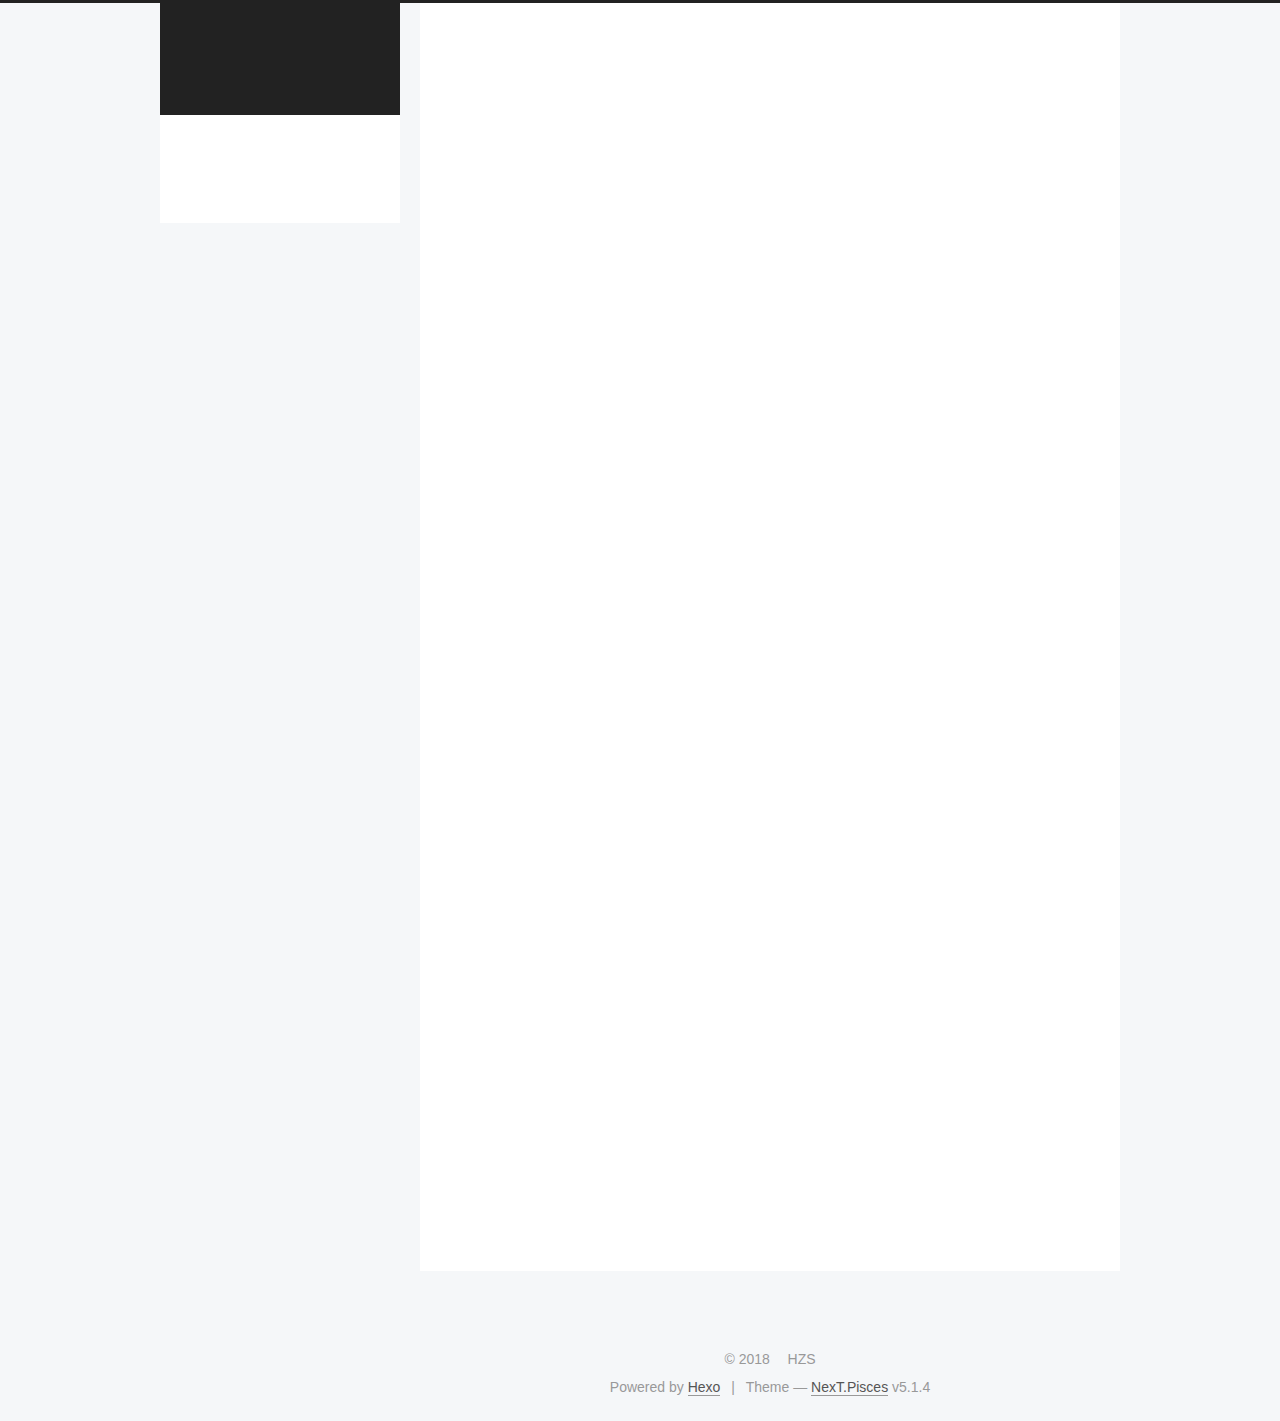
==== index.html @ 9b99c957 "Site updated: 2018-11-29 21:46:21" ====
<!DOCTYPE html>



  


<html class="theme-next pisces use-motion" lang="ENGLISH">
<head><meta name="generator" content="Hexo 3.8.0">
  <meta charset="UTF-8">
<meta http-equiv="X-UA-Compatible" content="IE=edge">
<meta name="viewport" content="width=device-width, initial-scale=1, maximum-scale=1">
<meta name="theme-color" content="#222">









<meta http-equiv="Cache-Control" content="no-transform">
<meta http-equiv="Cache-Control" content="no-siteapp">
















  
  
  <link href="/lib/fancybox/source/jquery.fancybox.css?v=2.1.5" rel="stylesheet" type="text/css">







<link href="/lib/font-awesome/css/font-awesome.min.css?v=4.6.2" rel="stylesheet" type="text/css">

<link href="/css/main.css?v=5.1.4" rel="stylesheet" type="text/css">


  <link rel="apple-touch-icon" sizes="180x180" href="/images/apple-touch-icon-next.png?v=5.1.4">


  <link rel="icon" type="image/png" sizes="32x32" href="/images/favicon-32x32-next.png?v=5.1.4">


  <link rel="icon" type="image/png" sizes="16x16" href="/images/favicon-16x16-next.png?v=5.1.4">


  <link rel="mask-icon" href="/images/logo.svg?v=5.1.4" color="#222">





  <meta name="keywords" content="Hexo, NexT">










<meta name="description" content="I&apos;ll try my best">
<meta name="keywords" content="Blog">
<meta property="og:type" content="website">
<meta property="og:title" content="JZY - wonderful girl">
<meta property="og:url" content="http://yoursite.com/index.html">
<meta property="og:site_name" content="JZY - wonderful girl">
<meta property="og:description" content="I&apos;ll try my best">
<meta property="og:locale" content="ENGLISH">
<meta name="twitter:card" content="summary">
<meta name="twitter:title" content="JZY - wonderful girl">
<meta name="twitter:description" content="I&apos;ll try my best">



<script type="text/javascript" id="hexo.configurations">
  var NexT = window.NexT || {};
  var CONFIG = {
    root: '/',
    scheme: 'Pisces',
    version: '5.1.4',
    sidebar: {"position":"left","display":"post","offset":12,"b2t":false,"scrollpercent":false,"onmobile":false},
    fancybox: true,
    tabs: true,
    motion: {"enable":true,"async":false,"transition":{"post_block":"fadeIn","post_header":"slideDownIn","post_body":"slideDownIn","coll_header":"slideLeftIn","sidebar":"slideUpIn"}},
    duoshuo: {
      userId: '0',
      author: 'Author'
    },
    algolia: {
      applicationID: '',
      apiKey: '',
      indexName: '',
      hits: {"per_page":10},
      labels: {"input_placeholder":"Search for Posts","hits_empty":"We didn't find any results for the search: ${query}","hits_stats":"${hits} results found in ${time} ms"}
    }
  };
</script>



  <link rel="canonical" href="http://yoursite.com/">





  <title>JZY - wonderful girl</title>
  








</head>

<body itemscope="" itemtype="http://schema.org/WebPage" lang="ENGLISH">

  
  
    
  

  <div class="container sidebar-position-left 
  page-home">
    <div class="headband"></div>

    <header id="header" class="header" itemscope="" itemtype="http://schema.org/WPHeader">
      <div class="header-inner"><div class="site-brand-wrapper">
  <div class="site-meta ">
    

    <div class="custom-logo-site-title">
      <a href="/" class="brand" rel="start">
        <span class="logo-line-before"><i></i></span>
        <span class="site-title">JZY - wonderful girl</span>
        <span class="logo-line-after"><i></i></span>
      </a>
    </div>
      
        <p class="site-subtitle">JZY</p>
      
  </div>

  <div class="site-nav-toggle">
    <button>
      <span class="btn-bar"></span>
      <span class="btn-bar"></span>
      <span class="btn-bar"></span>
    </button>
  </div>
</div>

<nav class="site-nav">
  

  
    <ul id="menu" class="menu">
      
        
        <li class="menu-item menu-item-home">
          <a href="/" rel="section">
            
              <i class="menu-item-icon fa fa-fw fa-home"></i> <br>
            
            Home
          </a>
        </li>
      
        
        <li class="menu-item menu-item-archives">
          <a href="/archives/" rel="section">
            
              <i class="menu-item-icon fa fa-fw fa-archive"></i> <br>
            
            Archives
          </a>
        </li>
      

      
    </ul>
  

  
</nav>



 </div>
    </header>

    <main id="main" class="main">
      <div class="main-inner">
        <div class="content-wrap">
          <div id="content" class="content">
            
  <section id="posts" class="posts-expand">
    
      

  

  
  
  

  <article class="post post-type-normal" itemscope="" itemtype="http://schema.org/Article">
  
  
  
  <div class="post-block">
    <link itemprop="mainEntityOfPage" href="http://yoursite.com/2018/11/29/JZY666/">

    <span hidden itemprop="author" itemscope="" itemtype="http://schema.org/Person">
      <meta itemprop="name" content="HZS">
      <meta itemprop="description" content="">
      <meta itemprop="image" content="/images/avatar.gif">
    </span>

    <span hidden itemprop="publisher" itemscope="" itemtype="http://schema.org/Organization">
      <meta itemprop="name" content="JZY - wonderful girl">
    </span>

    
      <header class="post-header">

        
        
          <h1 class="post-title" itemprop="name headline">
                
                <a class="post-title-link" href="/2018/11/29/JZY666/" itemprop="url">JZY666</a></h1>
        

        <div class="post-meta">
          <span class="post-time">
            
              <span class="post-meta-item-icon">
                <i class="fa fa-calendar-o"></i>
              </span>
              
                <span class="post-meta-item-text">Posted on</span>
              
              <time title="Post created" itemprop="dateCreated datePublished" datetime="2018-11-29T21:28:26+08:00">
                2018-11-29
              </time>
            

            

            
          </span>

          

          
            
          

          
          

          

          

          

        </div>
      </header>
    

    
    
    
    <div class="post-body" itemprop="articleBody">

      
      

      
        
          
            
          
        
      
    </div>
    
    
    

    

    

    

    <footer class="post-footer">
      

      

      

      
      
        <div class="post-eof"></div>
      
    </footer>
  </div>
  
  
  
  </article>


    
      

  

  
  
  

  <article class="post post-type-normal" itemscope="" itemtype="http://schema.org/Article">
  
  
  
  <div class="post-block">
    <link itemprop="mainEntityOfPage" href="http://yoursite.com/2018/11/29/hello-world/">

    <span hidden itemprop="author" itemscope="" itemtype="http://schema.org/Person">
      <meta itemprop="name" content="HZS">
      <meta itemprop="description" content="">
      <meta itemprop="image" content="/images/avatar.gif">
    </span>

    <span hidden itemprop="publisher" itemscope="" itemtype="http://schema.org/Organization">
      <meta itemprop="name" content="JZY - wonderful girl">
    </span>

    
      <header class="post-header">

        
        
          <h1 class="post-title" itemprop="name headline">
                
                <a class="post-title-link" href="/2018/11/29/hello-world/" itemprop="url">Hello World</a></h1>
        

        <div class="post-meta">
          <span class="post-time">
            
              <span class="post-meta-item-icon">
                <i class="fa fa-calendar-o"></i>
              </span>
              
                <span class="post-meta-item-text">Posted on</span>
              
              <time title="Post created" itemprop="dateCreated datePublished" datetime="2018-11-29T19:23:39+08:00">
                2018-11-29
              </time>
            

            

            
          </span>

          

          
            
          

          
          

          

          

          

        </div>
      </header>
    

    
    
    
    <div class="post-body" itemprop="articleBody">

      
      

      
        
          
            <p>Welcome to <a href="https://hexo.io/" target="_blank" rel="noopener">Hexo</a>! This is your very first post. Check <a href="https://hexo.io/docs/" target="_blank" rel="noopener">documentation</a> for more info. If you get any problems when using Hexo, you can find the answer in <a href="https://hexo.io/docs/troubleshooting.html" target="_blank" rel="noopener">troubleshooting</a> or you can ask me on <a href="https://github.com/hexojs/hexo/issues" target="_blank" rel="noopener">GitHub</a>.</p>
<h2 id="Quick-Start"><a href="#Quick-Start" class="headerlink" title="Quick Start"></a>Quick Start</h2><h3 id="Create-a-new-post"><a href="#Create-a-new-post" class="headerlink" title="Create a new post"></a>Create a new post</h3><figure class="highlight bash"><table><tr><td class="gutter"><pre><span class="line">1</span><br></pre></td><td class="code"><pre><span class="line">$ hexo new <span class="string">"My New Post"</span></span><br></pre></td></tr></table></figure>
<p>More info: <a href="https://hexo.io/docs/writing.html" target="_blank" rel="noopener">Writing</a></p>
<h3 id="Run-server"><a href="#Run-server" class="headerlink" title="Run server"></a>Run server</h3><figure class="highlight bash"><table><tr><td class="gutter"><pre><span class="line">1</span><br></pre></td><td class="code"><pre><span class="line">$ hexo server</span><br></pre></td></tr></table></figure>
<p>More info: <a href="https://hexo.io/docs/server.html" target="_blank" rel="noopener">Server</a></p>
<h3 id="Generate-static-files"><a href="#Generate-static-files" class="headerlink" title="Generate static files"></a>Generate static files</h3><figure class="highlight bash"><table><tr><td class="gutter"><pre><span class="line">1</span><br></pre></td><td class="code"><pre><span class="line">$ hexo generate</span><br></pre></td></tr></table></figure>
<p>More info: <a href="https://hexo.io/docs/generating.html" target="_blank" rel="noopener">Generating</a></p>
<h3 id="Deploy-to-remote-sites"><a href="#Deploy-to-remote-sites" class="headerlink" title="Deploy to remote sites"></a>Deploy to remote sites</h3><figure class="highlight bash"><table><tr><td class="gutter"><pre><span class="line">1</span><br></pre></td><td class="code"><pre><span class="line">$ hexo deploy</span><br></pre></td></tr></table></figure>
<p>More info: <a href="https://hexo.io/docs/deployment.html" target="_blank" rel="noopener">Deployment</a></p>

          
        
      
    </div>
    
    
    

    

    

    

    <footer class="post-footer">
      

      

      

      
      
        <div class="post-eof"></div>
      
    </footer>
  </div>
  
  
  
  </article>


    
  </section>

  


          </div>
          


          

        </div>
        
          
  
  <div class="sidebar-toggle">
    <div class="sidebar-toggle-line-wrap">
      <span class="sidebar-toggle-line sidebar-toggle-line-first"></span>
      <span class="sidebar-toggle-line sidebar-toggle-line-middle"></span>
      <span class="sidebar-toggle-line sidebar-toggle-line-last"></span>
    </div>
  </div>

  <aside id="sidebar" class="sidebar">
    
    <div class="sidebar-inner">

      

      

      <section class="site-overview-wrap sidebar-panel sidebar-panel-active">
        <div class="site-overview">
          <div class="site-author motion-element" itemprop="author" itemscope="" itemtype="http://schema.org/Person">
            
              <p class="site-author-name" itemprop="name">HZS</p>
              <p class="site-description motion-element" itemprop="description">I'll try my best</p>
          </div>

          <nav class="site-state motion-element">

            
              <div class="site-state-item site-state-posts">
              
                <a href="/archives/">
              
                  <span class="site-state-item-count">2</span>
                  <span class="site-state-item-name">posts</span>
                </a>
              </div>
            

            

            

          </nav>

          

          

          
          

          
          

          

        </div>
      </section>

      

      

    </div>
  </aside>


        
      </div>
    </main>

    <footer id="footer" class="footer">
      <div class="footer-inner">
        <div class="copyright">&copy; <span itemprop="copyrightYear">2018</span>
  <span class="with-love">
    <i class="fa fa-user"></i>
  </span>
  <span class="author" itemprop="copyrightHolder">HZS</span>

  
</div>


  <div class="powered-by">Powered by <a class="theme-link" target="_blank" href="https://hexo.io">Hexo</a></div>



  <span class="post-meta-divider">|</span>



  <div class="theme-info">Theme &mdash; <a class="theme-link" target="_blank" href="https://github.com/iissnan/hexo-theme-next">NexT.Pisces</a> v5.1.4</div>




        







        
      </div>
    </footer>

    
      <div class="back-to-top">
        <i class="fa fa-arrow-up"></i>
        
      </div>
    

    

  </div>

  

<script type="text/javascript">
  if (Object.prototype.toString.call(window.Promise) !== '[object Function]') {
    window.Promise = null;
  }
</script>









  












  
  
    <script type="text/javascript" src="/lib/jquery/index.js?v=2.1.3"></script>
  

  
  
    <script type="text/javascript" src="/lib/fastclick/lib/fastclick.min.js?v=1.0.6"></script>
  

  
  
    <script type="text/javascript" src="/lib/jquery_lazyload/jquery.lazyload.js?v=1.9.7"></script>
  

  
  
    <script type="text/javascript" src="/lib/velocity/velocity.min.js?v=1.2.1"></script>
  

  
  
    <script type="text/javascript" src="/lib/velocity/velocity.ui.min.js?v=1.2.1"></script>
  

  
  
    <script type="text/javascript" src="/lib/fancybox/source/jquery.fancybox.pack.js?v=2.1.5"></script>
  


  


  <script type="text/javascript" src="/js/src/utils.js?v=5.1.4"></script>

  <script type="text/javascript" src="/js/src/motion.js?v=5.1.4"></script>



  
  


  <script type="text/javascript" src="/js/src/affix.js?v=5.1.4"></script>

  <script type="text/javascript" src="/js/src/schemes/pisces.js?v=5.1.4"></script>



  

  


  <script type="text/javascript" src="/js/src/bootstrap.js?v=5.1.4"></script>



  


  




	





  





  












  





  

  

  

  
  

  

  

  

</body>
</html>
---- css/main.css ----
/* normalize.css v3.0.2 | MIT License | git.io/normalize */
html {
  font-family: sans-serif; /* 1 */
  -ms-text-size-adjust: 100%; /* 2 */
  -webkit-text-size-adjust: 100%; /* 2 */
}
body {
  margin: 0;
}
article,
aside,
details,
figcaption,
figure,
footer,
header,
hgroup,
main,
menu,
nav,
section,
summary {
  display: block;
}
audio,
canvas,
progress,
video {
  display: inline-block; /* 1 */
  vertical-align: baseline; /* 2 */
}
audio:not([controls]) {
  display: none;
  height: 0;
}
[hidden],
template {
  display: none;
}
a {
  background-color: transparent;
}
a:active,
a:hover {
  outline: 0;
}
abbr[title] {
  border-bottom: 1px dotted;
}
b,
strong {
  font-weight: bold;
}
dfn {
  font-style: italic;
}
h1 {
  font-size: 2em;
  margin: 0.67em 0;
}
mark {
  background: #ff0;
  color: #000;
}
small {
  font-size: 80%;
}
sub,
sup {
  font-size: 75%;
  line-height: 0;
  position: relative;
  vertical-align: baseline;
}
sup {
  top: -0.5em;
}
sub {
  bottom: -0.25em;
}
img {
  border: 0;
}
svg:not(:root) {
  overflow: hidden;
}
figure {
  margin: 1em 40px;
}
hr {
  -moz-box-sizing: content-box;
  box-sizing: content-box;
  height: 0;
}
pre {
  overflow: auto;
}
code,
kbd,
pre,
samp {
  font-family: monospace, monospace;
  font-size: 1em;
}
button,
input,
optgroup,
select,
textarea {
  color: inherit; /* 1 */
  font: inherit; /* 2 */
  margin: 0; /* 3 */
}
button {
  overflow: visible;
}
button,
select {
  text-transform: none;
}
button,
html input[type="button"],
input[type="reset"],
input[type="submit"] {
  -webkit-appearance: button; /* 2 */
  cursor: pointer; /* 3 */
}
button[disabled],
html input[disabled] {
  cursor: default;
}
button::-moz-focus-inner,
input::-moz-focus-inner {
  border: 0;
  padding: 0;
}
input {
  line-height: normal;
}
input[type="checkbox"],
input[type="radio"] {
  box-sizing: border-box; /* 1 */
  padding: 0; /* 2 */
}
input[type="number"]::-webkit-inner-spin-button,
input[type="number"]::-webkit-outer-spin-button {
  height: auto;
}
input[type="search"] {
  -webkit-appearance: textfield; /* 1 */
  -moz-box-sizing: content-box;
  -webkit-box-sizing: content-box; /* 2 */
  box-sizing: content-box;
}
input[type="search"]::-webkit-search-cancel-button,
input[type="search"]::-webkit-search-decoration {
  -webkit-appearance: none;
}
fieldset {
  border: 1px solid #c0c0c0;
  margin: 0 2px;
  padding: 0.35em 0.625em 0.75em;
}
legend {
  border: 0; /* 1 */
  padding: 0; /* 2 */
}
textarea {
  overflow: auto;
}
optgroup {
  font-weight: bold;
}
table {
  border-collapse: collapse;
  border-spacing: 0;
}
td,
th {
  padding: 0;
}
::selection {
  background: #262a30;
  color: #fff;
}
body {
  position: relative;
  font-family: 'Lato', "PingFang SC", "Microsoft YaHei", sans-serif;
  font-size: 14px;
  line-height: 2;
  color: #555;
  background: #f5f7f9;
}
@media (max-width: 767px) {
  body {
    padding-right: 0 !important;
  }
}
@media (min-width: 768px) and (max-width: 991px) {
  body {
    padding-right: 0 !important;
  }
}
@media (min-width: 1600px) {
  body {
    font-size: 16px;
  }
}
h1,
h2,
h3,
h4,
h5,
h6 {
  margin: 0;
  padding: 0;
  font-weight: bold;
  line-height: 1.5;
  font-family: 'Lato', "PingFang SC", "Microsoft YaHei", sans-serif;
}
h2,
h3,
h4,
h5,
h6 {
  margin: 20px 0 15px;
}
h1 {
  font-size: 22px;
}
@media (max-width: 767px) {
  h1 {
    font-size: 18px;
  }
}
h2 {
  font-size: 20px;
}
@media (max-width: 767px) {
  h2 {
    font-size: 16px;
  }
}
h3 {
  font-size: 18px;
}
@media (max-width: 767px) {
  h3 {
    font-size: 14px;
  }
}
h4 {
  font-size: 16px;
}
@media (max-width: 767px) {
  h4 {
    font-size: 12px;
  }
}
h5 {
  font-size: 14px;
}
@media (max-width: 767px) {
  h5 {
    font-size: 10px;
  }
}
h6 {
  font-size: 12px;
}
@media (max-width: 767px) {
  h6 {
    font-size: 8px;
  }
}
p {
  margin: 0 0 20px 0;
}
a {
  color: #555;
  text-decoration: none;
  outline: none;
  border-bottom: 1px solid #999;
  word-wrap: break-word;
}
a:hover {
  color: #222;
  border-bottom-color: #222;
}
blockquote {
  margin: 0;
  padding: 0;
}
img {
  display: block;
  margin: auto;
  max-width: 100%;
  height: auto;
}
hr {
  margin: 40px 0;
  height: 3px;
  border: none;
  background-color: #ddd;
  background-image: repeating-linear-gradient(-45deg, #fff, #fff 4px, transparent 4px, transparent 8px);
}
blockquote {
  padding: 0 15px;
  color: #666;
  border-left: 4px solid #ddd;
}
blockquote cite::before {
  content: "-";
  padding: 0 5px;
}
dt {
  font-weight: 700;
}
dd {
  margin: 0;
  padding: 0;
}
kbd {
  border: 1px solid #ccc;
  border-radius: 0.2em;
  box-shadow: 0.1em 0.1em 0.2em rgba(0,0,0,0.1);
  background-color: #f9f9f9;
  font-family: inherit;
  background-image: -webkit-linear-gradient(top, #eee, #fff, #eee);
  padding: 0.1em 0.3em;
  white-space: nowrap;
}
.text-left {
  text-align: left;
}
.text-center {
  text-align: center;
}
.text-right {
  text-align: right;
}
.text-justify {
  text-align: justify;
}
.text-nowrap {
  white-space: nowrap;
}
.text-lowercase {
  text-transform: lowercase;
}
.text-uppercase {
  text-transform: uppercase;
}
.text-capitalize {
  text-transform: capitalize;
}
.center-block {
  display: block;
  margin-left: auto;
  margin-right: auto;
}
.clearfix:before,
.clearfix:after {
  content: " ";
  display: table;
}
.clearfix:after {
  clear: both;
}
.pullquote {
  width: 45%;
}
.pullquote.left {
  float: left;
  margin-left: 5px;
  margin-right: 10px;
}
.pullquote.right {
  float: right;
  margin-left: 10px;
  margin-right: 5px;
}
.affix.affix.affix {
  position: fixed;
}
.translation {
  margin-top: -20px;
  font-size: 14px;
  color: #999;
}
.scrollbar-measure {
  width: 100px;
  height: 100px;
  overflow: scroll;
  position: absolute;
  top: -9999px;
}
.use-motion .motion-element {
  opacity: 0;
}
table {
  margin: 20px 0;
  width: 100%;
  border-collapse: collapse;
  border-spacing: 0;
  border: 1px solid #ddd;
  font-size: 14px;
  table-layout: fixed;
  word-wrap: break-all;
}
table>tbody>tr:nth-of-type(odd) {
  background-color: #f9f9f9;
}
table>tbody>tr:hover {
  background-color: #f5f5f5;
}
caption,
th,
td {
  padding: 8px;
  text-align: left;
  vertical-align: middle;
  font-weight: normal;
}
th,
td {
  border-bottom: 3px solid #ddd;
  border-right: 1px solid #eee;
}
th {
  padding-bottom: 10px;
  font-weight: 700;
}
td {
  border-bottom-width: 1px;
}
html,
body {
  height: 100%;
}
.container {
  position: relative;
  min-height: 100%;
}
.header-inner {
  margin: 0 auto;
  padding: 100px 0 70px;
  width: 700px;
}
@media (min-width: 1600px) {
  .container .header-inner {
    width: 900px;
  }
}
.main {
  padding-bottom: 150px;
}
.main-inner {
  margin: 0 auto;
  width: 700px;
}
@media (min-width: 1600px) {
  .container .main-inner {
    width: 900px;
  }
}
.footer {
  position: absolute;
  left: 0;
  bottom: 0;
  width: 100%;
  min-height: 50px;
}
.footer-inner {
  box-sizing: border-box;
  margin: 20px auto;
  width: 700px;
}
@media (min-width: 1600px) {
  .container .footer-inner {
    width: 900px;
  }
}
pre,
.highlight {
  overflow: auto;
  margin: 20px 0;
  padding: 0;
  font-size: 13px;
  color: #4d4d4c;
  background: #f7f7f7;
  line-height: 1.6;
}
pre,
code {
  font-family: consolas, Menlo, "PingFang SC", "Microsoft YaHei", monospace;
}
code {
  padding: 2px 4px;
  word-wrap: break-word;
  color: #555;
  background: #eee;
  border-radius: 3px;
  font-size: 13px;
}
pre {
  padding: 10px;
}
pre code {
  padding: 0;
  color: #4d4d4c;
  background: none;
  text-shadow: none;
}
.highlight {
  border-radius: 1px;
}
.highlight pre {
  border: none;
  margin: 0;
  padding: 10px 0;
}
.highlight table {
  margin: 0;
  width: auto;
  border: none;
}
.highlight td {
  border: none;
  padding: 0;
}
.highlight figcaption {
  font-size: 1em;
  color: #4d4d4c;
  line-height: 1em;
  margin-bottom: 1em;
}
.highlight figcaption:before,
.highlight figcaption:after {
  content: " ";
  display: table;
}
.highlight figcaption:after {
  clear: both;
}
.highlight figcaption a {
  float: right;
  color: #4d4d4c;
}
.highlight figcaption a:hover {
  border-bottom-color: #4d4d4c;
}
.highlight .gutter pre {
  padding-left: 10px;
  padding-right: 10px;
  color: #869194;
  text-align: right;
  background-color: #eff2f3;
}
.highlight .code pre {
  width: 100%;
  padding-left: 10px;
  padding-right: 10px;
  background-color: #f7f7f7;
}
.highlight .line {
  height: 20px;
}
.gutter {
  -webkit-user-select: none;
  -moz-user-select: none;
  -ms-user-select: none;
  user-select: none;
}
.gist table {
  width: auto;
}
.gist table td {
  border: none;
}
pre .deletion {
  background: #fdd;
}
pre .addition {
  background: #dfd;
}
pre .meta {
  color: #8959a8;
}
pre .comment {
  color: #8e908c;
}
pre .variable,
pre .attribute,
pre .tag,
pre .regexp,
pre .ruby .constant,
pre .xml .tag .title,
pre .xml .pi,
pre .xml .doctype,
pre .html .doctype,
pre .css .id,
pre .css .class,
pre .css .pseudo {
  color: #c82829;
}
pre .number,
pre .preprocessor,
pre .built_in,
pre .literal,
pre .params,
pre .constant,
pre .command {
  color: #f5871f;
}
pre .ruby .class .title,
pre .css .rules .attribute,
pre .string,
pre .value,
pre .inheritance,
pre .header,
pre .ruby .symbol,
pre .xml .cdata,
pre .special,
pre .number,
pre .formula {
  color: #718c00;
}
pre .title,
pre .css .hexcolor {
  color: #3e999f;
}
pre .function,
pre .python .decorator,
pre .python .title,
pre .ruby .function .title,
pre .ruby .title .keyword,
pre .perl .sub,
pre .javascript .title,
pre .coffeescript .title {
  color: #4271ae;
}
pre .keyword,
pre .javascript .function {
  color: #8959a8;
}
.full-image.full-image.full-image.full-image {
  border: none;
  max-width: 100%;
  width: auto;
  margin: 20px auto 25px;
}
@media (min-width: 992px) {
  .full-image.full-image.full-image.full-image {
    max-width: none;
    width: 118%;
    margin: 0 -9%;
  }
}
.blockquote-center,
.page-home .post-type-quote blockquote,
.page-post-detail .post-type-quote blockquote {
  position: relative;
  margin: 40px 0;
  padding: 0;
  border-left: none;
  text-align: center;
}
.blockquote-center::before,
.page-home .post-type-quote blockquote::before,
.page-post-detail .post-type-quote blockquote::before,
.blockquote-center::after,
.page-home .post-type-quote blockquote::after,
.page-post-detail .post-type-quote blockquote::after {
  position: absolute;
  content: ' ';
  display: block;
  width: 100%;
  height: 24px;
  opacity: 0.2;
  background-repeat: no-repeat;
  background-position: 0 -6px;
  background-size: 22px 22px;
}
.blockquote-center::before,
.page-home .post-type-quote blockquote::before,
.page-post-detail .post-type-quote blockquote::before {
  top: -20px;
  background-image: url("../images/quote-l.svg");
  border-top: 1px solid #ccc;
}
.blockquote-center::after,
.page-home .post-type-quote blockquote::after,
.page-post-detail .post-type-quote blockquote::after {
  bottom: -20px;
  background-image: url("../images/quote-r.svg");
  border-bottom: 1px solid #ccc;
  background-position: 100% 8px;
}
.blockquote-center p,
.page-home .post-type-quote blockquote p,
.page-post-detail .post-type-quote blockquote p,
.blockquote-center div,
.page-home .post-type-quote blockquote div,
.page-post-detail .post-type-quote blockquote div {
  text-align: center;
}
.post .post-body .group-picture img {
  box-sizing: border-box;
  padding: 0 3px;
  border: none;
}
.post .group-picture-row {
  overflow: hidden;
  margin-top: 6px;
}
.post .group-picture-row:first-child {
  margin-top: 0;
}
.post .group-picture-column {
  float: left;
}
.page-post-detail .post-body .group-picture-column {
  float: none;
  margin-top: 10px;
  width: auto !important;
}
.page-post-detail .post-body .group-picture-column img {
  margin: 0 auto;
}
.page-archive .group-picture-container {
  overflow: hidden;
}
.page-archive .group-picture-row {
  float: left;
}
.page-archive .group-picture-row:first-child {
  margin-top: 6px;
}
.page-archive .group-picture-column {
  max-width: 150px;
  max-height: 150px;
}
.post-body .note {
  position: relative;
  padding: 15px;
  margin-bottom: 20px;
  border: 1px solid #eee;
  border-left-width: 5px;
  border-radius: 3px;
}
.post-body .note h2,
.post-body .note h3,
.post-body .note h4,
.post-body .note h5,
.post-body .note h6 {
  margin-top: 0;
  margin-bottom: 0;
  border-bottom: initial;
  padding-top: 0 !important;
}
.post-body .note p:first-child,
.post-body .note ul:first-child,
.post-body .note ol:first-child,
.post-body .note table:first-child,
.post-body .note pre:first-child,
.post-body .note blockquote:first-child {
  margin-top: 0;
}
.post-body .note p:last-child,
.post-body .note ul:last-child,
.post-body .note ol:last-child,
.post-body .note table:last-child,
.post-body .note pre:last-child,
.post-body .note blockquote:last-child {
  margin-bottom: 0;
}
.post-body .note.default {
  border-left-color: #777;
}
.post-body .note.default h2,
.post-body .note.default h3,
.post-body .note.default h4,
.post-body .note.default h5,
.post-body .note.default h6 {
  color: #777;
}
.post-body .note.primary {
  border-left-color: #6f42c1;
}
.post-body .note.primary h2,
.post-body .note.primary h3,
.post-body .note.primary h4,
.post-body .note.primary h5,
.post-body .note.primary h6 {
  color: #6f42c1;
}
.post-body .note.info {
  border-left-color: #428bca;
}
.post-body .note.info h2,
.post-body .note.info h3,
.post-body .note.info h4,
.post-body .note.info h5,
.post-body .note.info h6 {
  color: #428bca;
}
.post-body .note.success {
  border-left-color: #5cb85c;
}
.post-body .note.success h2,
.post-body .note.success h3,
.post-body .note.success h4,
.post-body .note.success h5,
.post-body .note.success h6 {
  color: #5cb85c;
}
.post-body .note.warning {
  border-left-color: #f0ad4e;
}
.post-body .note.warning h2,
.post-body .note.warning h3,
.post-body .note.warning h4,
.post-body .note.warning h5,
.post-body .note.warning h6 {
  color: #f0ad4e;
}
.post-body .note.danger {
  border-left-color: #d9534f;
}
.post-body .note.danger h2,
.post-body .note.danger h3,
.post-body .note.danger h4,
.post-body .note.danger h5,
.post-body .note.danger h6 {
  color: #d9534f;
}
.post-body .label {
  display: inline;
  padding: 0 2px;
  white-space: nowrap;
}
.post-body .label.default {
  background-color: #f0f0f0;
}
.post-body .label.primary {
  background-color: #efe6f7;
}
.post-body .label.info {
  background-color: #e5f2f8;
}
.post-body .label.success {
  background-color: #e7f4e9;
}
.post-body .label.warning {
  background-color: #fcf6e1;
}
.post-body .label.danger {
  background-color: #fae8eb;
}
.post-body .tabs {
  position: relative;
  display: block;
  margin-bottom: 20px;
  padding-top: 10px;
}
.post-body .tabs ul.nav-tabs {
  margin: 0;
  padding: 0;
  display: flex;
  margin-bottom: -1px;
}
@media (max-width: 413px) {
  .post-body .tabs ul.nav-tabs {
    display: block;
    margin-bottom: 5px;
  }
}
.post-body .tabs ul.nav-tabs li.tab {
  list-style-type: none !important;
  margin: 0 0.25em 0 0;
  border-top: 3px solid transparent;
  border-left: 1px solid transparent;
  border-right: 1px solid transparent;
}
@media (max-width: 413px) {
  .post-body .tabs ul.nav-tabs li.tab {
    margin: initial;
    border-top: 1px solid transparent;
    border-left: 3px solid transparent;
    border-right: 1px solid transparent;
    border-bottom: 1px solid transparent;
  }
}
.post-body .tabs ul.nav-tabs li.tab a {
  outline: 0;
  border-bottom: initial;
  display: block;
  line-height: 1.8em;
  padding: 0.25em 0.75em;
  transition-duration: 0.2s;
  transition-timing-function: ease-out;
  transition-delay: 0s;
}
.post-body .tabs ul.nav-tabs li.tab a i {
  width: 1.285714285714286em;
}
.post-body .tabs ul.nav-tabs li.tab.active {
  border-top: 3px solid #fc6423;
  border-left: 1px solid #ddd;
  border-right: 1px solid #ddd;
  background-color: #fff;
}
@media (max-width: 413px) {
  .post-body .tabs ul.nav-tabs li.tab.active {
    border-top: 1px solid #ddd;
    border-left: 3px solid #fc6423;
    border-right: 1px solid #ddd;
    border-bottom: 1px solid #ddd;
  }
}
.post-body .tabs ul.nav-tabs li.tab.active a {
  cursor: default;
  color: #555;
}
.post-body .tabs .tab-content {
  background-color: #fff;
}
.post-body .tabs .tab-content .tab-pane {
  border: 1px solid #ddd;
  padding: 20px 20px 0 20px;
}
.post-body .tabs .tab-content .tab-pane:not(.active) {
  display: none !important;
}
.post-body .tabs .tab-content .tab-pane.active {
  display: block !important;
}
.btn {
  display: inline-block;
  padding: 0 20px;
  font-size: 14px;
  color: #555;
  background: #fff;
  border: 2px solid #555;
  text-decoration: none;
  border-radius: 2px;
  transition-property: background-color;
  transition-duration: 0.2s;
  transition-timing-function: ease-in-out;
  transition-delay: 0s;
  line-height: 2;
}
.btn:hover {
  border-color: #222;
  color: #fff;
  background: #222;
}
.btn +.btn {
  margin: 0 0 8px 8px;
}
.btn .fa-fw {
  width: 1.285714285714286em;
  text-align: left;
}
.btn-bar {
  display: block;
  width: 22px;
  height: 2px;
  background: #555;
  border-radius: 1px;
}
.btn-bar+.btn-bar {
  margin-top: 4px;
}
.pagination {
  margin: 120px 0 40px;
  text-align: center;
  border-top: 1px solid #eee;
}
.page-number-basic,
.pagination .prev,
.pagination .next,
.pagination .page-number,
.pagination .space {
  display: inline-block;
  position: relative;
  top: -1px;
  margin: 0 10px;
  padding: 0 11px;
}
@media (max-width: 767px) {
  .page-number-basic,
  .pagination .prev,
  .pagination .next,
  .pagination .page-number,
  .pagination .space {
    margin: 0 5px;
  }
}
.pagination .prev,
.pagination .next,
.pagination .page-number {
  border-bottom: 0;
  border-top: 1px solid #eee;
  transition-property: border-color;
  transition-duration: 0.2s;
  transition-timing-function: ease-in-out;
  transition-delay: 0s;
}
.pagination .prev:hover,
.pagination .next:hover,
.pagination .page-number:hover {
  border-top-color: #222;
}
.pagination .space {
  padding: 0;
  margin: 0;
}
.pagination .prev {
  margin-left: 0;
}
.pagination .next {
  margin-right: 0;
}
.pagination .page-number.current {
  color: #fff;
  background: #ccc;
  border-top-color: #ccc;
}
@media (max-width: 767px) {
  .pagination {
    border-top: none;
  }
  .pagination .prev,
  .pagination .next,
  .pagination .page-number {
    margin-bottom: 10px;
    border-top: 0;
    border-bottom: 1px solid #eee;
    padding: 0 10px;
  }
  .pagination .prev:hover,
  .pagination .next:hover,
  .pagination .page-number:hover {
    border-bottom-color: #222;
  }
}
.comments {
  margin: 60px 20px 0;
}
.tag-cloud {
  text-align: center;
}
.tag-cloud a {
  display: inline-block;
  margin: 10px;
}
.back-to-top {
  box-sizing: border-box;
  position: fixed;
  bottom: -100px;
  right: 30px;
  z-index: 1050;
  padding: 0 6px;
  width: 24px;
  background: #222;
  font-size: 12px;
  opacity: 0.6;
  color: #fff;
  cursor: pointer;
  text-align: center;
  -webkit-transform: translateZ(0);
  transition-property: bottom;
  transition-duration: 0.2s;
  transition-timing-function: ease-in-out;
  transition-delay: 0s;
}
@media (min-width: 768px) and (max-width: 991px) {
  .back-to-top {
    display: none !important;
  }
}
@media (max-width: 767px) {
  .back-to-top {
    display: none !important;
  }
}
.back-to-top.back-to-top-on {
  bottom: 30px;
}
.header {
  background: transparent;
}
.header-inner {
  position: relative;
}
.headband {
  height: 3px;
  background: #222;
}
.site-meta {
  margin: 0;
  text-align: center;
}
@media (max-width: 767px) {
  .site-meta {
    text-align: center;
  }
}
.brand {
  position: relative;
  display: inline-block;
  padding: 0 40px;
  color: #fff;
  background: #222;
  border-bottom: none;
}
.brand:hover {
  color: #fff;
}
.logo {
  display: inline-block;
  margin-right: 5px;
  line-height: 36px;
  vertical-align: top;
}
.site-title {
  display: inline-block;
  vertical-align: top;
  line-height: 36px;
  font-size: 20px;
  font-weight: normal;
  font-family: 'Lato', "PingFang SC", "Microsoft YaHei", sans-serif;
}
.site-subtitle {
  margin-top: 10px;
  font-size: 13px;
  color: #ddd;
}
.use-motion .brand {
  opacity: 0;
}
.use-motion .logo,
.use-motion .site-title,
.use-motion .site-subtitle {
  opacity: 0;
  position: relative;
  top: -10px;
}
.site-nav-toggle {
  display: none;
  position: absolute;
  top: 10px;
  left: 10px;
}
@media (max-width: 767px) {
  .site-nav-toggle {
    display: block;
  }
}
.site-nav-toggle button {
  margin-top: 2px;
  padding: 9px 10px;
  background: transparent;
  border: none;
}
@media (max-width: 767px) {
  .site-nav {
    display: none;
    margin: 0 -10px;
    padding: 0 10px;
    clear: both;
    border-top: 1px solid #ddd;
  }
}
@media (min-width: 768px) and (max-width: 991px) {
  .site-nav {
    display: block !important;
  }
}
@media (min-width: 992px) {
  .site-nav {
    display: block !important;
  }
}
.menu {
  margin-top: 20px;
  padding-left: 0;
  text-align: center;
}
.menu .menu-item {
  display: inline-block;
  margin: 0 10px;
  list-style: none;
}
@media screen and (max-width: 767px) {
  .menu .menu-item {
    margin-top: 10px;
  }
}
.menu .menu-item a {
  display: block;
  font-size: 13px;
  line-height: inherit;
  border-bottom: 1px solid transparent;
  transition-property: border-color;
  transition-duration: 0.2s;
  transition-timing-function: ease-in-out;
  transition-delay: 0s;
}
.menu .menu-item a:hover,
.menu-item-active a {
  border-bottom-color: #222;
}
.menu .menu-item .fa {
  margin-right: 5px;
}
.use-motion .menu-item {
  opacity: 0;
}
.post-body {
  font-family: 'Lato', "PingFang SC", "Microsoft YaHei", sans-serif;
}
@media (max-width: 767px) {
  .post-body {
    word-break: break-word;
  }
}
.post-body .fancybox img {
  display: block !important;
  margin: 0 auto;
  cursor: pointer;
  cursor: zoom-in;
  cursor: -webkit-zoom-in;
}
.post-body .image-caption,
.post-body .figure .caption {
  margin: -20px auto 15px;
  text-align: center;
  font-size: 14px;
  color: #999;
  font-weight: bold;
  line-height: 1;
}
.post-sticky-flag {
  display: inline-block;
  font-size: 16px;
  -ms-transform: rotate(30deg);
  -webkit-transform: rotate(30deg);
  -moz-transform: rotate(30deg);
  -ms-transform: rotate(30deg);
  -o-transform: rotate(30deg);
  transform: rotate(30deg);
}
.use-motion .post-block,
.use-motion .pagination,
.use-motion .comments {
  opacity: 0;
}
.use-motion .post-header {
  opacity: 0;
}
.use-motion .post-body {
  opacity: 0;
}
.use-motion .collection-title {
  opacity: 0;
}
.posts-expand {
  padding-top: 40px;
}
@media (max-width: 767px) {
  .posts-expand {
    margin: 0 20px;
  }
  .post-body pre .gutter pre {
    padding-right: 10px;
  }
  .post-body .highlight {
    margin-left: 0px;
    margin-right: 0px;
    padding: 0;
  }
  .post-body .highlight .gutter pre {
    padding-right: 10px;
  }
}
@media (min-width: 992px) {
  .posts-expand .post-body {
    text-align: justify;
  }
}
.posts-expand .post-body h2,
.posts-expand .post-body h3,
.posts-expand .post-body h4,
.posts-expand .post-body h5,
.posts-expand .post-body h6 {
  padding-top: 10px;
}
.posts-expand .post-body h2 .header-anchor,
.posts-expand .post-body h3 .header-anchor,
.posts-expand .post-body h4 .header-anchor,
.posts-expand .post-body h5 .header-anchor,
.posts-expand .post-body h6 .header-anchor {
  float: right;
  margin-left: 10px;
  color: #ccc;
  border-bottom-style: none;
  visibility: hidden;
}
.posts-expand .post-body h2 .header-anchor:hover,
.posts-expand .post-body h3 .header-anchor:hover,
.posts-expand .post-body h4 .header-anchor:hover,
.posts-expand .post-body h5 .header-anchor:hover,
.posts-expand .post-body h6 .header-anchor:hover {
  color: inherit;
}
.posts-expand .post-body h2:hover .header-anchor,
.posts-expand .post-body h3:hover .header-anchor,
.posts-expand .post-body h4:hover .header-anchor,
.posts-expand .post-body h5:hover .header-anchor,
.posts-expand .post-body h6:hover .header-anchor {
  visibility: visible;
}
.posts-expand .post-body ul li {
  list-style: circle;
}
.posts-expand .post-body img {
  box-sizing: border-box;
  margin: auto;
  padding: 3px;
  border: 1px solid #ddd;
}
.posts-expand .post-body .fancybox img {
  margin: 0 auto 25px;
}
@media (max-width: 767px) {
  .posts-collapse {
    margin: 0 20px;
  }
  .posts-collapse .post-title,
  .posts-collapse .post-meta {
    display: block;
    width: auto;
    text-align: left;
  }
}
.posts-collapse {
  position: relative;
  z-index: 1010;
  margin-left: 55px;
}
.posts-collapse::after {
  content: " ";
  position: absolute;
  top: 20px;
  left: 0;
  margin-left: -2px;
  width: 4px;
  height: 100%;
  background: #f5f5f5;
  z-index: -1;
}
@media (max-width: 767px) {
  .posts-collapse {
    margin: 0 20px;
  }
}
.posts-collapse .collection-title {
  position: relative;
  margin: 60px 0;
}
.posts-collapse .collection-title h1,
.posts-collapse .collection-title h2 {
  margin-left: 20px;
}
.posts-collapse .collection-title small {
  color: #bbb;
  margin-left: 5px;
}
.posts-collapse .collection-title::before {
  content: " ";
  position: absolute;
  left: 0;
  top: 50%;
  margin-left: -4px;
  margin-top: -4px;
  width: 8px;
  height: 8px;
  background: #bbb;
  border-radius: 50%;
}
.posts-collapse .post {
  margin: 30px 0;
}
.posts-collapse .post-header {
  position: relative;
  transition-duration: 0.2s;
  transition-timing-function: ease-in-out;
  transition-delay: 0s;
  transition-property: border;
  border-bottom: 1px dashed #ccc;
}
.posts-collapse .post-header::before {
  content: " ";
  position: absolute;
  left: 0;
  top: 12px;
  width: 6px;
  height: 6px;
  margin-left: -4px;
  background: #bbb;
  border-radius: 50%;
  border: 1px solid #fff;
  transition-duration: 0.2s;
  transition-timing-function: ease-in-out;
  transition-delay: 0s;
  transition-property: background;
}
.posts-collapse .post-header:hover {
  border-bottom-color: #666;
}
.posts-collapse .post-header:hover::before {
  background: #222;
}
.posts-collapse .post-meta {
  position: absolute;
  font-size: 12px;
  left: 20px;
  top: 5px;
}
.posts-collapse .post-comments-count {
  display: none;
}
.posts-collapse .post-title {
  margin-left: 60px;
  font-size: 16px;
  font-weight: normal;
  line-height: inherit;
}
.posts-collapse .post-title::after {
  margin-left: 3px;
  opacity: 0.6;
}
.posts-collapse .post-title a {
  color: #666;
  border-bottom: none;
}
.page-home .post-type-quote .post-header,
.page-post-detail .post-type-quote .post-header,
.page-home .post-type-quote .post-tags,
.page-post-detail .post-type-quote .post-tags {
  display: none;
}
.posts-expand .post-title {
  text-align: center;
  word-break: break-word;
  font-weight: 400;
}
.posts-expand .post-title-link {
  display: inline-block;
  position: relative;
  color: #555;
  border-bottom: none;
  line-height: 1.2;
  vertical-align: top;
}
.posts-expand .post-title-link::before {
  content: "";
  position: absolute;
  width: 100%;
  height: 2px;
  bottom: 0;
  left: 0;
  background-color: #000;
  visibility: hidden;
  -webkit-transform: scaleX(0);
  -moz-transform: scaleX(0);
  -ms-transform: scaleX(0);
  -o-transform: scaleX(0);
  transform: scaleX(0);
  transition-duration: 0.2s;
  transition-timing-function: ease-in-out;
  transition-delay: 0s;
}
.posts-expand .post-title-link:hover::before {
  visibility: visible;
  -webkit-transform: scaleX(1);
  -moz-transform: scaleX(1);
  -ms-transform: scaleX(1);
  -o-transform: scaleX(1);
  transform: scaleX(1);
}
.posts-expand .post-title-link .fa {
  font-size: 16px;
}
.posts-expand .post-meta {
  margin: 3px 0 60px 0;
  color: #999;
  font-family: 'Lato', "PingFang SC", "Microsoft YaHei", sans-serif;
  font-size: 12px;
  text-align: center;
}
.posts-expand .post-meta .post-category-list {
  display: inline-block;
  margin: 0;
  padding: 3px;
}
.posts-expand .post-meta .post-category-list-link {
  color: #999;
}
.posts-expand .post-meta .post-description {
  font-size: 14px;
  margin-top: 2px;
}
.post-meta-divider {
  margin: 0 0.5em;
}
.post-meta-item-icon {
  margin-right: 3px;
}
@media (min-width: 768px) and (max-width: 991px) {
  .post-meta-item-icon {
    display: inline-block;
  }
}
@media (max-width: 767px) {
  .post-meta-item-icon {
    display: inline-block;
  }
}
@media (min-width: 768px) and (max-width: 991px) {
  .post-meta-item-text {
    display: none;
  }
}
@media (max-width: 767px) {
  .post-meta-item-text {
    display: none;
  }
}
@media (max-width: 767px) {
  .posts-expand .post-comments-count {
    display: none;
  }
}
.post-button {
  margin-top: 40px;
}
.posts-expand .post-tags {
  margin-top: 40px;
  text-align: center;
}
.posts-expand .post-tags a {
  display: inline-block;
  margin-right: 10px;
  font-size: 13px;
}
.post-nav {
  display: table;
  margin-top: 15px;
  width: 100%;
  border-top: 1px solid #eee;
}
.post-nav-divider {
  display: table-cell;
  width: 10%;
}
.post-nav-item {
  display: table-cell;
  padding: 10px 0 0 0;
  width: 45%;
  vertical-align: top;
}
.post-nav-item a {
  position: relative;
  display: block;
  line-height: 25px;
  font-size: 14px;
  color: #555;
  border-bottom: none;
}
.post-nav-item a:hover {
  color: #222;
  border-bottom: none;
}
.post-nav-item a:active {
  top: 2px;
}
.post-nav-item .fa {
  position: absolute;
  top: 8px;
  left: 0;
  font-size: 12px;
}
.post-nav-next a {
  padding-left: 15px;
}
.post-nav-prev {
  text-align: right;
}
.post-nav-prev a {
  padding-right: 15px;
}
.post-nav-prev .fa {
  right: 0;
  left: auto;
}
.posts-expand .post-eof {
  display: block;
  margin: 80px auto 60px;
  width: 8%;
  height: 1px;
  background: #ccc;
  text-align: center;
}
.post:last-child .post-eof.post-eof.post-eof {
  display: none;
}
.post-gallery {
  display: table;
  table-layout: fixed;
  width: 100%;
  border-collapse: separate;
}
.post-gallery-row {
  display: table-row;
}
.post-gallery .post-gallery-img {
  display: table-cell;
  text-align: center;
  vertical-align: middle;
  border: none;
}
.post-gallery .post-gallery-img img {
  max-width: 100%;
  max-height: 100%;
  border: none;
}
.fancybox-close,
.fancybox-close:hover {
  border: none;
}
.rtl.post-body p,
.rtl.post-body a,
.rtl.post-body h1,
.rtl.post-body h2,
.rtl.post-body h3,
.rtl.post-body h4,
.rtl.post-body h5,
.rtl.post-body h6,
.rtl.post-body li,
.rtl.post-body ul,
.rtl.post-body ol {
  direction: rtl;
  font-family: UKIJ Ekran;
}
.rtl.post-title {
  font-family: UKIJ Ekran;
}
.sidebar {
  position: fixed;
  right: 0;
  top: 0;
  bottom: 0;
  width: 0;
  z-index: 1040;
  box-shadow: inset 0 2px 6px #000;
  background: #222;
  -webkit-transform: translateZ(0);
}
.sidebar a {
  color: #999;
  border-bottom-color: #555;
}
.sidebar a:hover {
  color: #eee;
}
@media (min-width: 768px) and (max-width: 991px) {
  .sidebar {
    display: none !important;
  }
}
@media (max-width: 767px) {
  .sidebar {
    display: none !important;
  }
}
.sidebar-inner {
  position: relative;
  padding: 20px 10px;
  color: #999;
  text-align: center;
}
.site-overview-wrap {
  overflow: hidden;
}
.site-overview {
  overflow-y: auto;
  overflow-x: hidden;
}
.sidebar-toggle {
  position: fixed;
  right: 30px;
  bottom: 45px;
  width: 14px;
  height: 14px;
  padding: 5px;
  background: #222;
  line-height: 0;
  z-index: 1050;
  cursor: pointer;
  -webkit-transform: translateZ(0);
}
@media (min-width: 768px) and (max-width: 991px) {
  .sidebar-toggle {
    display: none !important;
  }
}
@media (max-width: 767px) {
  .sidebar-toggle {
    display: none !important;
  }
}
.sidebar-toggle-line {
  position: relative;
  display: inline-block;
  vertical-align: top;
  height: 2px;
  width: 100%;
  background: #fff;
  margin-top: 3px;
}
.sidebar-toggle-line:first-child {
  margin-top: 0;
}
.site-author-image {
  display: block;
  margin: 0 auto;
  padding: 2px;
  max-width: 120px;
  height: auto;
  border: 1px solid #eee;
}
.site-author-name {
  margin: 0;
  text-align: center;
  color: #222;
  font-weight: 600;
}
.site-description {
  margin-top: 0;
  text-align: center;
  font-size: 13px;
  color: #999;
}
.site-state {
  overflow: hidden;
  line-height: 1.4;
  white-space: nowrap;
  text-align: center;
}
.site-state-item {
  display: inline-block;
  padding: 0 15px;
  border-left: 1px solid #eee;
}
.site-state-item:first-child {
  border-left: none;
}
.site-state-item a {
  border-bottom: none;
}
.site-state-item-count {
  display: block;
  text-align: center;
  color: inherit;
  font-weight: 600;
  font-size: 16px;
}
.site-state-item-name {
  font-size: 13px;
  color: #999;
}
.feed-link {
  margin-top: 20px;
}
.feed-link a {
  display: inline-block;
  padding: 0 15px;
  color: #fc6423;
  border: 1px solid #fc6423;
  border-radius: 4px;
}
.feed-link a i {
  color: #fc6423;
  font-size: 14px;
}
.feed-link a:hover {
  color: #fff;
  background: #fc6423;
}
.feed-link a:hover i {
  color: #fff;
}
.links-of-author {
  margin-top: 20px;
}
.links-of-author a {
  display: inline-block;
  vertical-align: middle;
  margin-right: 10px;
  margin-bottom: 10px;
  border-bottom-color: #555;
  font-size: 13px;
}
.links-of-author a:before {
  display: inline-block;
  vertical-align: middle;
  margin-right: 3px;
  content: " ";
  width: 4px;
  height: 4px;
  border-radius: 50%;
  background: #c7f126;
}
.links-of-blogroll {
  font-size: 13px;
}
.links-of-blogroll-title {
  margin-top: 20px;
  font-size: 14px;
  font-weight: 600;
}
.links-of-blogroll-list {
  margin: 0;
  padding: 0;
  list-style: none;
}
.links-of-blogroll-item {
  padding: 2px 10px;
}
.links-of-blogroll-item a {
  max-width: 280px;
  box-sizing: border-box;
  display: inline-block;
  overflow: hidden;
  white-space: nowrap;
  text-overflow: ellipsis;
}
.sidebar-nav {
  margin: 0 0 20px;
  padding-left: 0;
}
.sidebar-nav li {
  display: inline-block;
  cursor: pointer;
  border-bottom: 1px solid transparent;
  font-size: 14px;
  color: #555;
}
.sidebar-nav li:hover {
  color: #fc6423;
}
.page-post-detail .sidebar-nav-toc {
  padding: 0 5px;
}
.page-post-detail .sidebar-nav-overview {
  margin-left: 10px;
}
.sidebar-nav .sidebar-nav-active {
  color: #fc6423;
  border-bottom-color: #fc6423;
}
.sidebar-nav .sidebar-nav-active:hover {
  color: #fc6423;
}
.sidebar-panel {
  display: none;
}
.sidebar-panel-active {
  display: block;
}
.post-toc-empty {
  font-size: 14px;
  color: #666;
}
.post-toc-wrap {
  overflow: hidden;
}
.post-toc {
  overflow: auto;
}
.post-toc ol {
  margin: 0;
  padding: 0 2px 5px 10px;
  text-align: left;
  list-style: none;
  font-size: 14px;
}
.post-toc ol > ol {
  padding-left: 0;
}
.post-toc ol a {
  transition-duration: 0.2s;
  transition-timing-function: ease-in-out;
  transition-delay: 0s;
  transition-property: all;
  color: #666;
  border-bottom-color: #ccc;
}
.post-toc ol a:hover {
  color: #000;
  border-bottom-color: #000;
}
.post-toc .nav-item {
  overflow: hidden;
  text-overflow: ellipsis;
  text-align: justify;
  white-space: nowrap;
  line-height: 1.8;
}
.post-toc .nav .nav-child {
  display: none;
}
.post-toc .nav .active > .nav-child {
  display: block;
}
.post-toc .nav .active-current > .nav-child {
  display: block;
}
.post-toc .nav .active-current > .nav-child > .nav-item {
  display: block;
}
.post-toc .nav .active > a {
  color: #fc6423;
  border-bottom-color: #fc6423;
}
.post-toc .nav .active-current > a {
  color: #fc6423;
}
.post-toc .nav .active-current > a:hover {
  color: #fc6423;
}
.footer {
  font-size: 14px;
  color: #999;
}
.footer img {
  border: none;
}
.footer-inner {
  text-align: center;
}
.with-love {
  display: inline-block;
  margin: 0 5px;
}
.powered-by,
.theme-info {
  display: inline-block;
}
.cc-license {
  margin-top: 10px;
  text-align: center;
}
.cc-license .cc-opacity {
  opacity: 0.7;
  border-bottom: none;
}
.cc-license .cc-opacity:hover {
  opacity: 0.9;
}
.cc-license img {
  display: inline-block;
}
.theme-next #ds-thread #ds-reset {
  color: #555;
}
.theme-next #ds-thread #ds-reset .ds-replybox {
  margin-bottom: 30px;
}
.theme-next #ds-thread #ds-reset .ds-replybox .ds-avatar,
.theme-next #ds-reset .ds-avatar img {
  box-shadow: none;
}
.theme-next #ds-thread #ds-reset .ds-textarea-wrapper {
  border-color: #c7d4e1;
  background: none;
  border-top-right-radius: 3px;
  border-top-left-radius: 3px;
}
.theme-next #ds-thread #ds-reset .ds-textarea-wrapper textarea {
  height: 60px;
}
.theme-next #ds-reset .ds-rounded-top {
  border-radius: 0;
}
.theme-next #ds-thread #ds-reset .ds-post-toolbar {
  box-sizing: border-box;
  border: 1px solid #c7d4e1;
  background: #f6f8fa;
}
.theme-next #ds-thread #ds-reset .ds-post-options {
  height: 40px;
  border: none;
  background: none;
}
.theme-next #ds-thread #ds-reset .ds-toolbar-buttons {
  top: 11px;
}
.theme-next #ds-thread #ds-reset .ds-sync {
  top: 5px;
}
.theme-next #ds-thread #ds-reset .ds-post-button {
  top: 4px;
  right: 5px;
  width: 90px;
  height: 30px;
  border: 1px solid #c5ced7;
  border-radius: 3px;
  background-image: linear-gradient(#fbfbfc, #f5f7f9);
  color: #60676d;
}
.theme-next #ds-thread #ds-reset .ds-post-button:hover {
  background-position: 0 -30px;
  color: #60676d;
}
.theme-next #ds-thread #ds-reset .ds-comments-info {
  padding: 10px 0;
}
.theme-next #ds-thread #ds-reset .ds-sort {
  display: none;
}
.theme-next #ds-thread #ds-reset li.ds-tab a.ds-current {
  border: none;
  background: #f6f8fa;
  color: #60676d;
}
.theme-next #ds-thread #ds-reset li.ds-tab a.ds-current:hover {
  background-color: #e9f0f7;
  color: #60676d;
}
.theme-next #ds-thread #ds-reset li.ds-tab a {
  border-radius: 2px;
  padding: 5px;
}
.theme-next #ds-thread #ds-reset .ds-login-buttons p {
  color: #999;
  line-height: 36px;
}
.theme-next #ds-thread #ds-reset .ds-login-buttons .ds-service-list li {
  height: 28px;
}
.theme-next #ds-thread #ds-reset .ds-service-list a {
  background: none;
  padding: 5px;
  border: 1px solid;
  border-radius: 3px;
  text-align: center;
}
.theme-next #ds-thread #ds-reset .ds-service-list a:hover {
  color: #fff;
  background: #666;
}
.theme-next #ds-thread #ds-reset .ds-service-list .ds-weibo {
  color: #fc9b00;
  border-color: #fc9b00;
}
.theme-next #ds-thread #ds-reset .ds-service-list .ds-weibo:hover {
  background: #fc9b00;
}
.theme-next #ds-thread #ds-reset .ds-service-list .ds-qq {
  color: #60a3ec;
  border-color: #60a3ec;
}
.theme-next #ds-thread #ds-reset .ds-service-list .ds-qq:hover {
  background: #60a3ec;
}
.theme-next #ds-thread #ds-reset .ds-service-list .ds-renren {
  color: #2e7ac4;
  border-color: #2e7ac4;
}
.theme-next #ds-thread #ds-reset .ds-service-list .ds-renren:hover {
  background: #2e7ac4;
}
.theme-next #ds-thread #ds-reset .ds-service-list .ds-douban {
  color: #37994c;
  border-color: #37994c;
}
.theme-next #ds-thread #ds-reset .ds-service-list .ds-douban:hover {
  background: #37994c;
}
.theme-next #ds-thread #ds-reset .ds-service-list .ds-kaixin {
  color: #fef20d;
  border-color: #fef20d;
}
.theme-next #ds-thread #ds-reset .ds-service-list .ds-kaixin:hover {
  background: #fef20d;
}
.theme-next #ds-thread #ds-reset .ds-service-list .ds-netease {
  color: #f00;
  border-color: #f00;
}
.theme-next #ds-thread #ds-reset .ds-service-list .ds-netease:hover {
  background: #f00;
}
.theme-next #ds-thread #ds-reset .ds-service-list .ds-sohu {
  color: #ffcb05;
  border-color: #ffcb05;
}
.theme-next #ds-thread #ds-reset .ds-service-list .ds-sohu:hover {
  background: #ffcb05;
}
.theme-next #ds-thread #ds-reset .ds-service-list .ds-baidu {
  color: #2831e0;
  border-color: #2831e0;
}
.theme-next #ds-thread #ds-reset .ds-service-list .ds-baidu:hover {
  background: #2831e0;
}
.theme-next #ds-thread #ds-reset .ds-service-list .ds-google {
  color: #166bec;
  border-color: #166bec;
}
.theme-next #ds-thread #ds-reset .ds-service-list .ds-google:hover {
  background: #166bec;
}
.theme-next #ds-thread #ds-reset .ds-service-list .ds-weixin {
  color: #00ce0d;
  border-color: #00ce0d;
}
.theme-next #ds-thread #ds-reset .ds-service-list .ds-weixin:hover {
  background: #00ce0d;
}
.theme-next #ds-thread #ds-reset .ds-service-list .ds-more-services {
  border: none;
}
.theme-next #ds-thread #ds-reset .ds-service-list .ds-more-services:hover {
  background: none;
}
.theme-next #ds-reset .duoshuo-ua-admin {
  display: inline-block;
  color: #f00;
}
.theme-next #ds-reset .duoshuo-ua-platform,
.theme-next #ds-reset .duoshuo-ua-browser {
  color: #ccc;
}
.theme-next #ds-reset .duoshuo-ua-platform .fa,
.theme-next #ds-reset .duoshuo-ua-browser .fa {
  display: inline-block;
  margin-right: 3px;
}
.theme-next #ds-reset .duoshuo-ua-separator {
  display: inline-block;
  margin-left: 5px;
}
.theme-next .this_ua {
  background-color: #ccc !important;
  border-radius: 4px;
  padding: 0 5px !important;
  margin: 1px 1px !important;
  border: 1px solid #bbb !important;
  color: #fff;
  display: inline-block !important;
}
.theme-next .this_ua.admin {
  background-color: #d9534f !important;
  border-color: #d9534f !important;
}
.theme-next .this_ua.platform.iOS,
.theme-next .this_ua.platform.Mac,
.theme-next .this_ua.platform.Windows {
  background-color: #39b3d7 !important;
  border-color: #46b8da !important;
}
.theme-next .this_ua.platform.Linux {
  background-color: #3a3a3a !important;
  border-color: #1f1f1f !important;
}
.theme-next .this_ua.platform.Android {
  background-color: #00c47d !important;
  border-color: #01b171 !important;
}
.theme-next .this_ua.browser.Mobile,
.theme-next .this_ua.browser.Chrome {
  background-color: #5cb85c !important;
  border-color: #4cae4c !important;
}
.theme-next .this_ua.browser.Firefox {
  background-color: #f0ad4e !important;
  border-color: #eea236 !important;
}
.theme-next .this_ua.browser.Maxthon,
.theme-next .this_ua.browser.IE {
  background-color: #428bca !important;
  border-color: #357ebd !important;
}
.theme-next .this_ua.browser.baidu,
.theme-next .this_ua.browser.UCBrowser,
.theme-next .this_ua.browser.Opera {
  background-color: #d9534f !important;
  border-color: #d43f3a !important;
}
.theme-next .this_ua.browser.Android,
.theme-next .this_ua.browser.QQBrowser {
  background-color: #78ace9 !important;
  border-color: #4cae4c !important;
}
.post-spread {
  margin-top: 20px;
  text-align: center;
}
.jiathis_style {
  display: inline-block;
}
.jiathis_style a {
  border: none;
}
.fa {
  font-family: FontAwesome !important;
}
.post-spread {
  margin-top: 20px;
  text-align: center;
}
.bdshare-slide-button-box a {
  border: none;
}
.bdsharebuttonbox {
  display: inline-block;
}
.bdsharebuttonbox a {
  border: none;
}
.local-search-pop-overlay {
  position: fixed;
  width: 100%;
  height: 100%;
  top: 0;
  left: 0;
  z-index: 2080;
  background-color: rgba(0,0,0,0.3);
}
.local-search-popup {
  display: none;
  position: fixed;
  top: 10%;
  left: 50%;
  margin-left: -350px;
  width: 700px;
  height: 80%;
  padding: 0;
  background: #fff;
  color: #333;
  z-index: 9999;
  border-radius: 5px;
}
@media (max-width: 767px) {
  .local-search-popup {
    padding: 0;
    top: 0;
    left: 0;
    margin: 0;
    width: 100%;
    height: 100%;
    border-radius: 0;
  }
}
.local-search-popup ul.search-result-list {
  padding: 0;
  margin: 0 5px;
}
.local-search-popup p.search-result {
  border-bottom: 1px dashed #ccc;
  padding: 5px 0;
}
.local-search-popup a.search-result-title {
  font-weight: bold;
  font-size: 16px;
}
.local-search-popup .search-keyword {
  border-bottom: 1px dashed #f00;
  font-weight: bold;
  color: #f00;
}
.local-search-popup .local-search-header {
  padding: 5px;
  height: 36px;
  background: #f5f5f5;
  border-top-left-radius: 5px;
  border-top-right-radius: 5px;
}
.local-search-popup #local-search-result {
  overflow: auto;
  position: relative;
  padding: 5px 25px;
  height: calc(100% - 55px);
}
.local-search-popup .local-search-input-wrapper {
  display: inline-block;
  width: calc(100% - 90px);
  height: 36px;
  line-height: 36px;
  padding: 0 5px;
}
.local-search-popup .local-search-input-wrapper input {
  padding: 8px 0;
  height: 20px;
  display: block;
  width: 100%;
  outline: none;
  border: none;
  background: transparent;
  vertical-align: middle;
}
.local-search-popup .search-icon,
.local-search-popup .popup-btn-close {
  display: inline-block;
  font-size: 18px;
  color: #999;
  height: 36px;
  width: 18px;
  padding-left: 10px;
  padding-right: 10px;
}
.local-search-popup .search-icon {
  float: left;
}
.local-search-popup .popup-btn-close {
  border-left: 1px solid #eee;
  float: right;
  cursor: pointer;
}
.local-search-popup #no-result {
  position: absolute;
  left: 50%;
  top: 50%;
  -webkit-transform: translate(-50%, -50%);
  -webkit-transform: translate(-50%, -50%);
  -moz-transform: translate(-50%, -50%);
  -ms-transform: translate(-50%, -50%);
  -o-transform: translate(-50%, -50%);
  transform: translate(-50%, -50%);
  color: #ccc;
}
@media (min-width: 768px) and (max-width: 991px) {
  .busuanzi-count {
    width: auto;
  }
}
@media (max-width: 767px) {
  .busuanzi-count {
    width: auto;
  }
}
.site-uv,
.site-pv,
.page-pv {
  display: inline-block;
}
.site-uv .busuanzi-value,
.site-pv .busuanzi-value,
.page-pv .busuanzi-value {
  margin: 0 5px;
}
.site-uv {
  margin-right: 10px;
}
.site-uv::after {
  content: "|";
  padding-left: 10px;
}
.page-archive .archive-page-counter {
  position: relative;
  top: 3px;
  left: 20px;
}
@media (max-width: 767px) {
  .page-archive .archive-page-counter {
    top: 5px;
  }
}
.page-archive .posts-collapse .archive-move-on {
  position: absolute;
  top: 11px;
  left: 0;
  margin-left: -6px;
  width: 10px;
  height: 10px;
  opacity: 0.5;
  background: #555;
  border: 1px solid #fff;
  border-radius: 50%;
}
.category-all-page .category-all-title {
  text-align: center;
}
.category-all-page .category-all {
  margin-top: 20px;
}
.category-all-page .category-list {
  margin: 0;
  padding: 0;
  list-style: none;
}
.category-all-page .category-list-item {
  margin: 5px 10px;
}
.category-all-page .category-list-count {
  color: #bbb;
}
.category-all-page .category-list-count:before {
  display: inline;
  content: " (";
}
.category-all-page .category-list-count:after {
  display: inline;
  content: ") ";
}
.category-all-page .category-list-child {
  padding-left: 10px;
}
#schedule ul#event-list {
  padding-left: 30px;
}
#schedule ul#event-list hr {
  margin: 20px 0 45px 0 !important;
  background: #222;
}
#schedule ul#event-list hr:after {
  display: inline-block;
  content: 'NOW';
  background: #222;
  color: #fff;
  font-weight: bold;
  text-align: right;
  padding: 0 5px;
}
#schedule ul#event-list li.event {
  margin: 20px 0px;
  background: #f9f9f9;
  padding-left: 10px;
  min-height: 40px;
}
#schedule ul#event-list li.event h2.event-summary {
  margin: 0;
  padding-bottom: 3px;
}
#schedule ul#event-list li.event h2.event-summary:before {
  display: inline-block;
  font-family: FontAwesome;
  font-size: 8px;
  content: '\f111';
  vertical-align: middle;
  margin-right: 25px;
  color: #bbb;
}
#schedule ul#event-list li.event span.event-relative-time {
  display: inline-block;
  font-size: 12px;
  font-weight: 400;
  padding-left: 12px;
  color: #bbb;
}
#schedule ul#event-list li.event span.event-details {
  display: block;
  color: #bbb;
  margin-left: 56px;
  padding-top: 3px;
  padding-bottom: 6px;
  text-indent: -24px;
  line-height: 18px;
}
#schedule ul#event-list li.event span.event-details:before {
  text-indent: 0;
  display: inline-block;
  width: 14px;
  font-family: FontAwesome;
  text-align: center;
  margin-right: 9px;
  color: #bbb;
}
#schedule ul#event-list li.event span.event-details.event-location:before {
  content: '\f041';
}
#schedule ul#event-list li.event span.event-details.event-duration:before {
  content: '\f017';
}
#schedule ul#event-list li.event-past {
  background: #fcfcfc;
}
#schedule ul#event-list li.event-past > * {
  opacity: 0.6;
}
#schedule ul#event-list li.event-past h2.event-summary {
  color: #bbb;
}
#schedule ul#event-list li.event-past h2.event-summary:before {
  color: #dfdfdf;
}
#schedule ul#event-list li.event-now {
  background: #222;
  color: #fff;
  padding: 15px 0 15px 10px;
}
#schedule ul#event-list li.event-now h2.event-summary:before {
  -webkit-transform: scale(1.2);
  -moz-transform: scale(1.2);
  -ms-transform: scale(1.2);
  -o-transform: scale(1.2);
  transform: scale(1.2);
  color: #fff;
  animation: dot-flash 1s alternate infinite ease-in-out;
}
#schedule ul#event-list li.event-now * {
  color: #fff !important;
}
@-moz-keyframes dot-flash {
  from {
    opacity: 1;
    -webkit-transform: scale(1.1);
    -moz-transform: scale(1.1);
    -ms-transform: scale(1.1);
    -o-transform: scale(1.1);
    transform: scale(1.1);
  }
  to {
    opacity: 0;
    -webkit-transform: scale(1);
    -moz-transform: scale(1);
    -ms-transform: scale(1);
    -o-transform: scale(1);
    transform: scale(1);
  }
}
@-webkit-keyframes dot-flash {
  from {
    opacity: 1;
    -webkit-transform: scale(1.1);
    -moz-transform: scale(1.1);
    -ms-transform: scale(1.1);
    -o-transform: scale(1.1);
    transform: scale(1.1);
  }
  to {
    opacity: 0;
    -webkit-transform: scale(1);
    -moz-transform: scale(1);
    -ms-transform: scale(1);
    -o-transform: scale(1);
    transform: scale(1);
  }
}
@-o-keyframes dot-flash {
  from {
    opacity: 1;
    -webkit-transform: scale(1.1);
    -moz-transform: scale(1.1);
    -ms-transform: scale(1.1);
    -o-transform: scale(1.1);
    transform: scale(1.1);
  }
  to {
    opacity: 0;
    -webkit-transform: scale(1);
    -moz-transform: scale(1);
    -ms-transform: scale(1);
    -o-transform: scale(1);
    transform: scale(1);
  }
}
@keyframes dot-flash {
  from {
    opacity: 1;
    -webkit-transform: scale(1.1);
    -moz-transform: scale(1.1);
    -ms-transform: scale(1.1);
    -o-transform: scale(1.1);
    transform: scale(1.1);
  }
  to {
    opacity: 0;
    -webkit-transform: scale(1);
    -moz-transform: scale(1);
    -ms-transform: scale(1);
    -o-transform: scale(1);
    transform: scale(1);
  }
}
.page-post-detail .sidebar-toggle-line {
  background: #fc6423;
}
.page-post-detail .comments {
  overflow: hidden;
}
.header {
  position: relative;
  margin: 0 auto;
  width: 960px;
}
@media (min-width: 768px) and (max-width: 991px) {
  .header {
    width: auto;
  }
}
@media (max-width: 767px) {
  .header {
    width: auto;
  }
}
.header-inner {
  position: absolute;
  top: 0;
  overflow: hidden;
  padding: 0;
  width: 240px;
  background: #fff;
  box-shadow: initial;
  border-radius: initial;
}
@media (min-width: 1600px) {
  .container .header-inner {
    width: 240px;
  }
}
@media (min-width: 768px) and (max-width: 991px) {
  .header-inner {
    position: relative;
    width: auto;
    border-radius: initial;
  }
}
@media (max-width: 767px) {
  .header-inner {
    position: relative;
    width: auto;
    border-radius: initial;
  }
}
.main:before,
.main:after {
  content: " ";
  display: table;
}
.main:after {
  clear: both;
}
@media (min-width: 768px) and (max-width: 991px) {
  .main {
    padding-bottom: 100px;
  }
}
@media (max-width: 767px) {
  .main {
    padding-bottom: 100px;
  }
}
.container .main-inner {
  width: 960px;
}
@media (min-width: 768px) and (max-width: 991px) {
  .container .main-inner {
    width: auto;
  }
}
@media (max-width: 767px) {
  .container .main-inner {
    width: auto;
  }
}
.content-wrap {
  float: right;
  box-sizing: border-box;
  padding: 40px;
  width: 700px;
  background: #fff;
  min-height: 700px;
  box-shadow: initial;
  border-radius: initial;
}
@media (min-width: 768px) and (max-width: 991px) {
  .content-wrap {
    width: 100%;
    padding: 20px;
    border-radius: initial;
  }
}
@media (max-width: 767px) {
  .content-wrap {
    width: 100%;
    padding: 20px;
    min-height: auto;
    border-radius: initial;
  }
}
.sidebar {
  position: static;
  float: left;
  margin-top: 300px;
  width: 240px;
  background: #f5f7f9;
  box-shadow: none;
}
@media (min-width: 768px) and (max-width: 991px) {
  .sidebar {
    display: none;
  }
}
@media (max-width: 767px) {
  .sidebar {
    display: none;
  }
}
.sidebar-toggle {
  display: none;
}
.footer-inner {
  width: 960px;
  padding-left: 260px;
}
@media (min-width: 768px) and (max-width: 991px) {
  .footer-inner {
    width: auto;
    padding-left: 0 !important;
    padding-right: 0 !important;
  }
}
@media (max-width: 767px) {
  .footer-inner {
    width: auto;
    padding-left: 0 !important;
    padding-right: 0 !important;
  }
}
.sidebar-position-right .header-inner {
  right: 0;
}
.sidebar-position-right .content-wrap {
  float: left;
}
.sidebar-position-right .sidebar {
  float: right;
}
.sidebar-position-right .footer-inner {
  padding-left: 0;
  padding-right: 260px;
}
.site-brand-wrapper {
  position: relative;
}
.site-meta {
  padding: 20px 0;
  color: #fff;
  background: #222;
}
@media (min-width: 768px) and (max-width: 991px) {
  .site-meta {
    box-shadow: 0 0 16px rgba(0,0,0,0.5);
  }
}
@media (max-width: 767px) {
  .site-meta {
    box-shadow: 0 0 16px rgba(0,0,0,0.5);
  }
}
.brand {
  padding: 0;
  background: none;
}
.brand:hover {
  color: #fff;
}
.site-subtitle {
  margin: 10px 10px 0;
  font-weight: initial;
}
.site-search form {
  display: none;
}
.site-nav {
  border-top: none;
}
@media (min-width: 768px) and (max-width: 991px) {
  .site-nav {
    display: none !important;
  }
}
@media (min-width: 768px) and (max-width: 991px) {
  .site-nav-on {
    display: block !important;
  }
}
.menu .menu-item {
  display: block;
  margin: 0;
}
.menu .menu-item a {
  position: relative;
  box-sizing: border-box;
  padding: 5px 20px;
  text-align: left;
  line-height: inherit;
  transition-property: background-color;
  transition-duration: 0.2s;
  transition-timing-function: ease-in-out;
  transition-delay: 0s;
}
.menu .menu-item a:hover,
.menu-item-active a {
  background: #f9f9f9;
  border-bottom-color: #fff;
}
.menu .menu-item br {
  display: none;
}
.menu-item-active a:after {
  content: " ";
  position: absolute;
  top: 50%;
  margin-top: -3px;
  right: 15px;
  width: 6px;
  height: 6px;
  border-radius: 50%;
  background-color: #bbb;
}
.btn-bar {
  background-color: #fff;
}
.site-nav-toggle {
  left: 20px;
  top: 50%;
  -webkit-transform: translateY(-50%);
  -webkit-transform: translateY(-50%);
  -moz-transform: translateY(-50%);
  -ms-transform: translateY(-50%);
  -o-transform: translateY(-50%);
  transform: translateY(-50%);
}
@media (min-width: 768px) and (max-width: 991px) {
  .site-nav-toggle {
    display: block;
  }
}
.use-motion .sidebar .motion-element {
  opacity: 1;
}
.sidebar {
  margin-left: -100%;
  right: auto;
  bottom: auto;
  -webkit-transform: none;
}
.sidebar-inner {
  box-sizing: border-box;
  width: 240px;
  color: #555;
  background: #fff;
  box-shadow: initial;
  border-radius: initial;
  opacity: 0;
}
.sidebar-inner.affix {
  position: fixed;
  top: 12px;
}
.sidebar-inner.affix-bottom {
  position: absolute;
}
.site-overview {
  text-align: left;
}
.site-author:before,
.site-author:after {
  content: " ";
  display: table;
}
.site-author:after {
  clear: both;
}
.sidebar a {
  color: #555;
}
.sidebar a:hover {
  color: #222;
}
.site-state-item {
  padding: 0 10px;
}
.links-of-author-item a:before {
  display: none;
}
.links-of-author-item a {
  border-bottom: none;
  text-decoration: underline;
}
.feed-link {
  border-top: 1px dotted #ccc;
  border-bottom: 1px dotted #ccc;
  text-align: center;
}
.feed-link a {
  display: block;
  color: #fc6423;
  border: none;
}
.feed-link a:hover {
  background: none;
  color: #e34603;
}
.feed-link a:hover i {
  color: #e34603;
}
.links-of-author {
  display: flex;
  flex-wrap: wrap;
  justify-content: center;
}
.links-of-author-item {
  margin: 5px 0 0;
  width: 50%;
}
.links-of-author-item a {
  max-width: 216px;
  box-sizing: border-box;
  display: inline-block;
  margin-right: 0;
  margin-bottom: 0;
  padding: 0 5px;
  overflow: hidden;
  white-space: nowrap;
  text-overflow: ellipsis;
}
.links-of-author-item a {
  display: block;
  text-decoration: none;
}
.links-of-author-item a:hover {
  border-radius: 4px;
  background: #eee;
}
.links-of-author-item .fa {
  margin-right: 2px;
  font-size: 16px;
}
.links-of-author-item .fa-globe {
  font-size: 15px;
}
.links-of-blogroll {
  text-align: center;
  margin-top: 20px;
  padding: 3px 0 0;
  border-top: 1px dotted #ccc;
}
.links-of-blogroll-title {
  margin-top: 0;
}
.links-of-blogroll-item {
  padding: 0;
}
.links-of-blogroll-inline:before,
.links-of-blogroll-inline:after {
  content: " ";
  display: table;
}
.links-of-blogroll-inline:after {
  clear: both;
}
.links-of-blogroll-inline .links-of-blogroll-item {
  margin: 5px 0 0;
  width: 50%;
  display: inline-block;
  width: unset;
}
.links-of-blogroll-inline .links-of-blogroll-item a {
  max-width: 216px;
  box-sizing: border-box;
  display: inline-block;
  margin-right: 0;
  margin-bottom: 0;
  padding: 0 5px;
  overflow: hidden;
  white-space: nowrap;
  text-overflow: ellipsis;
}
@media (max-width: 767px) {
  .post-body {
    text-align: justify;
  }
}
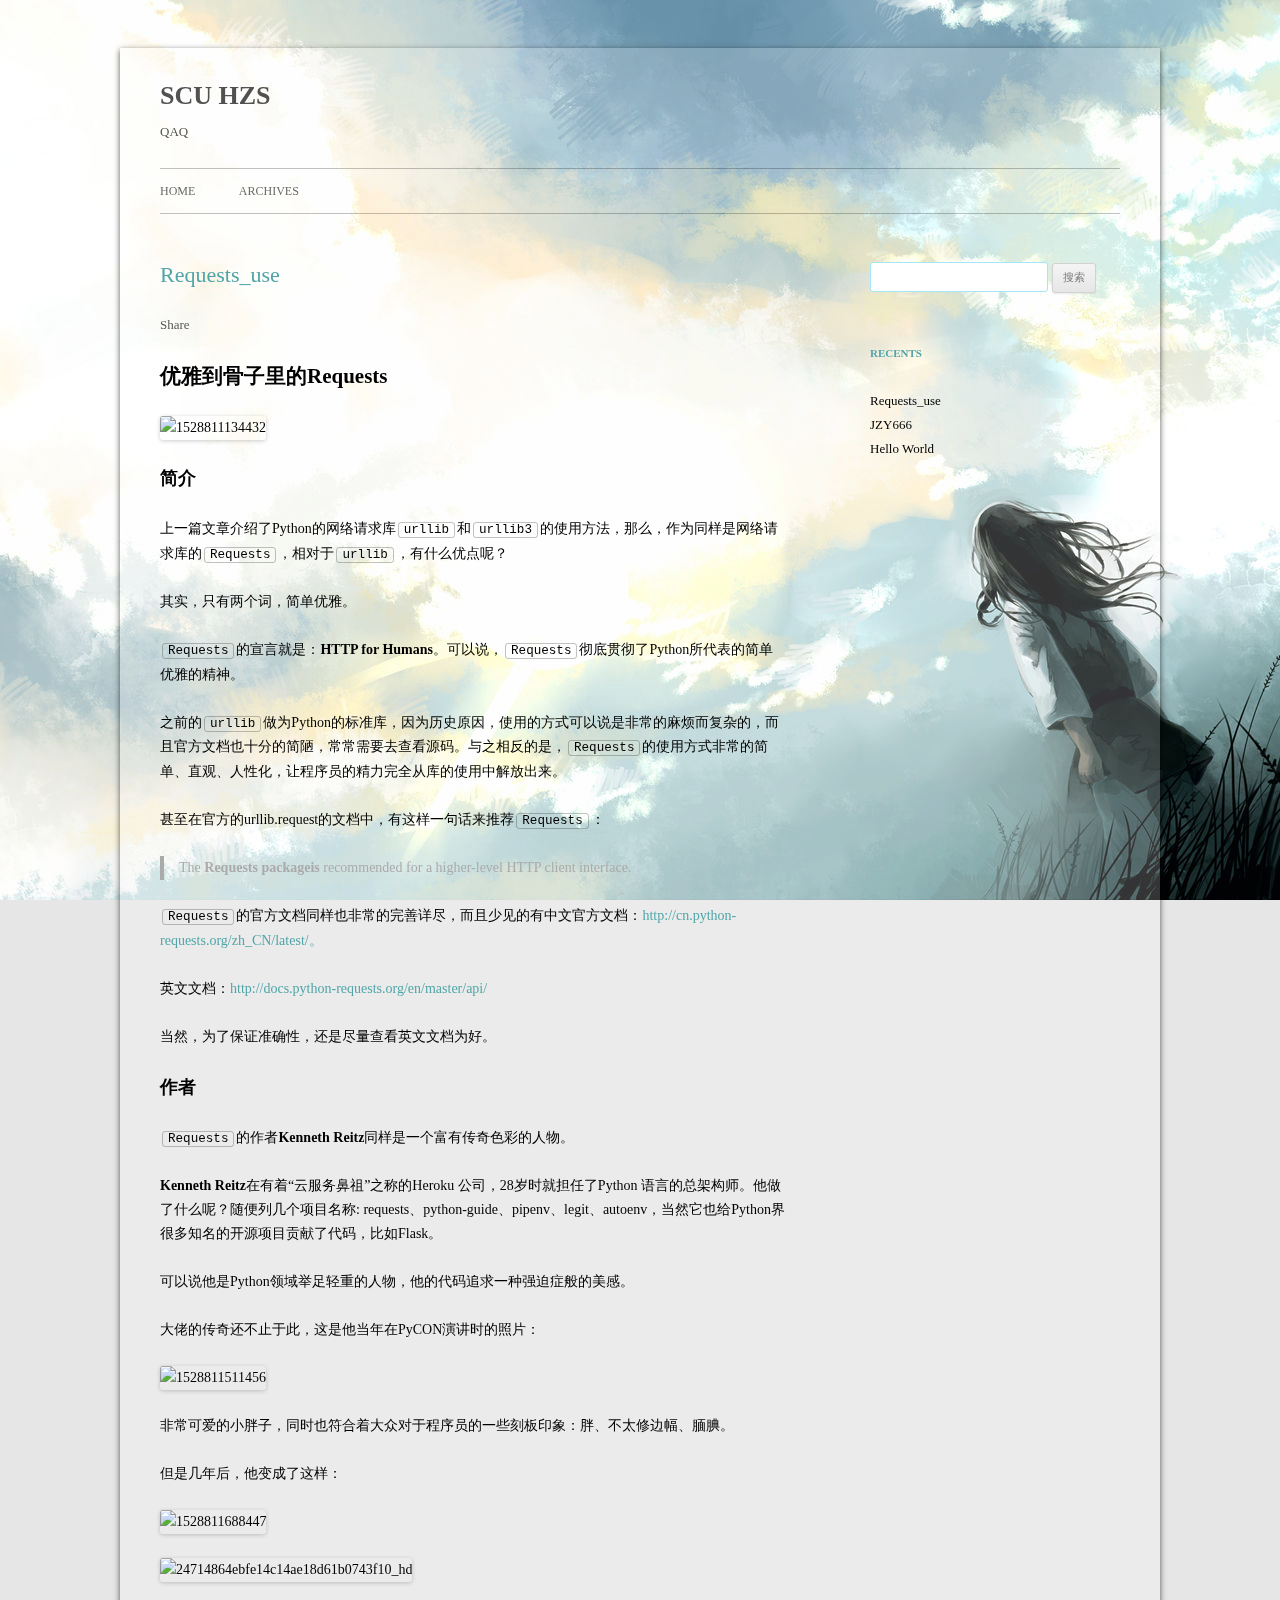
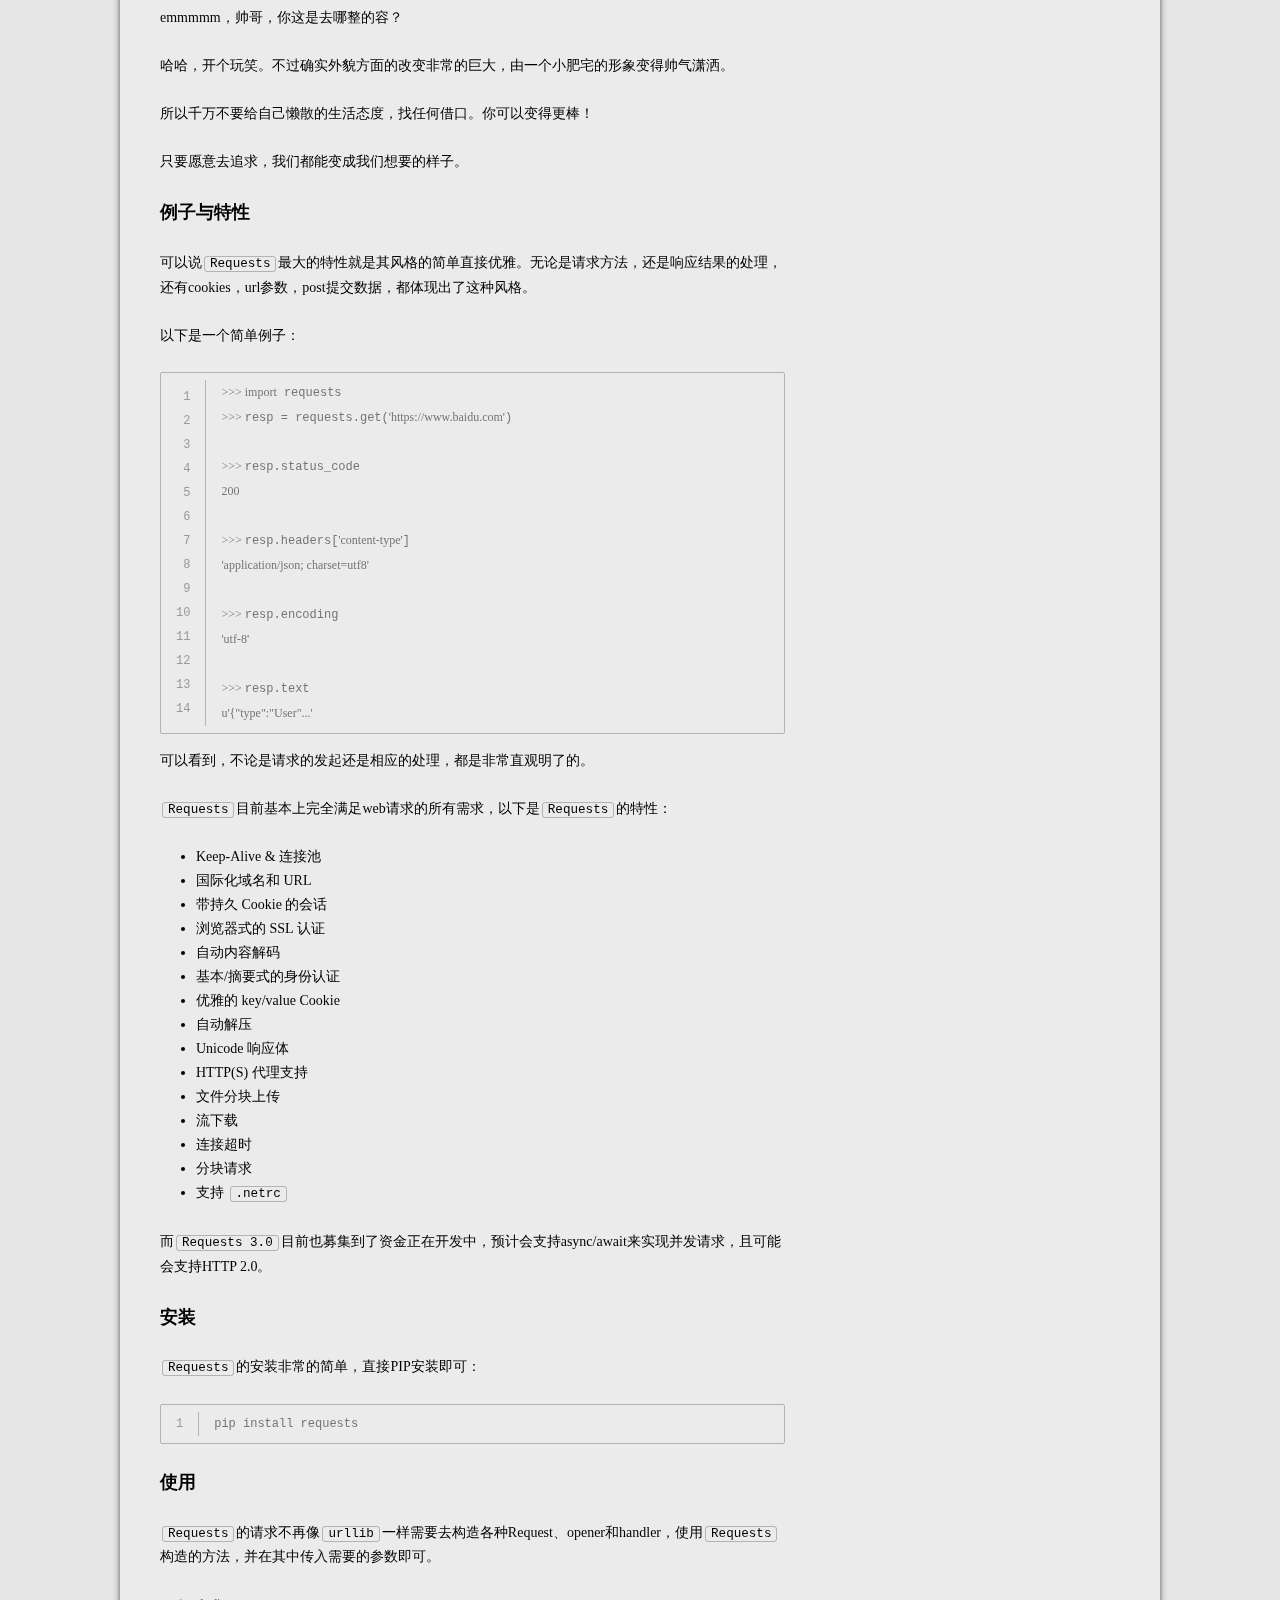
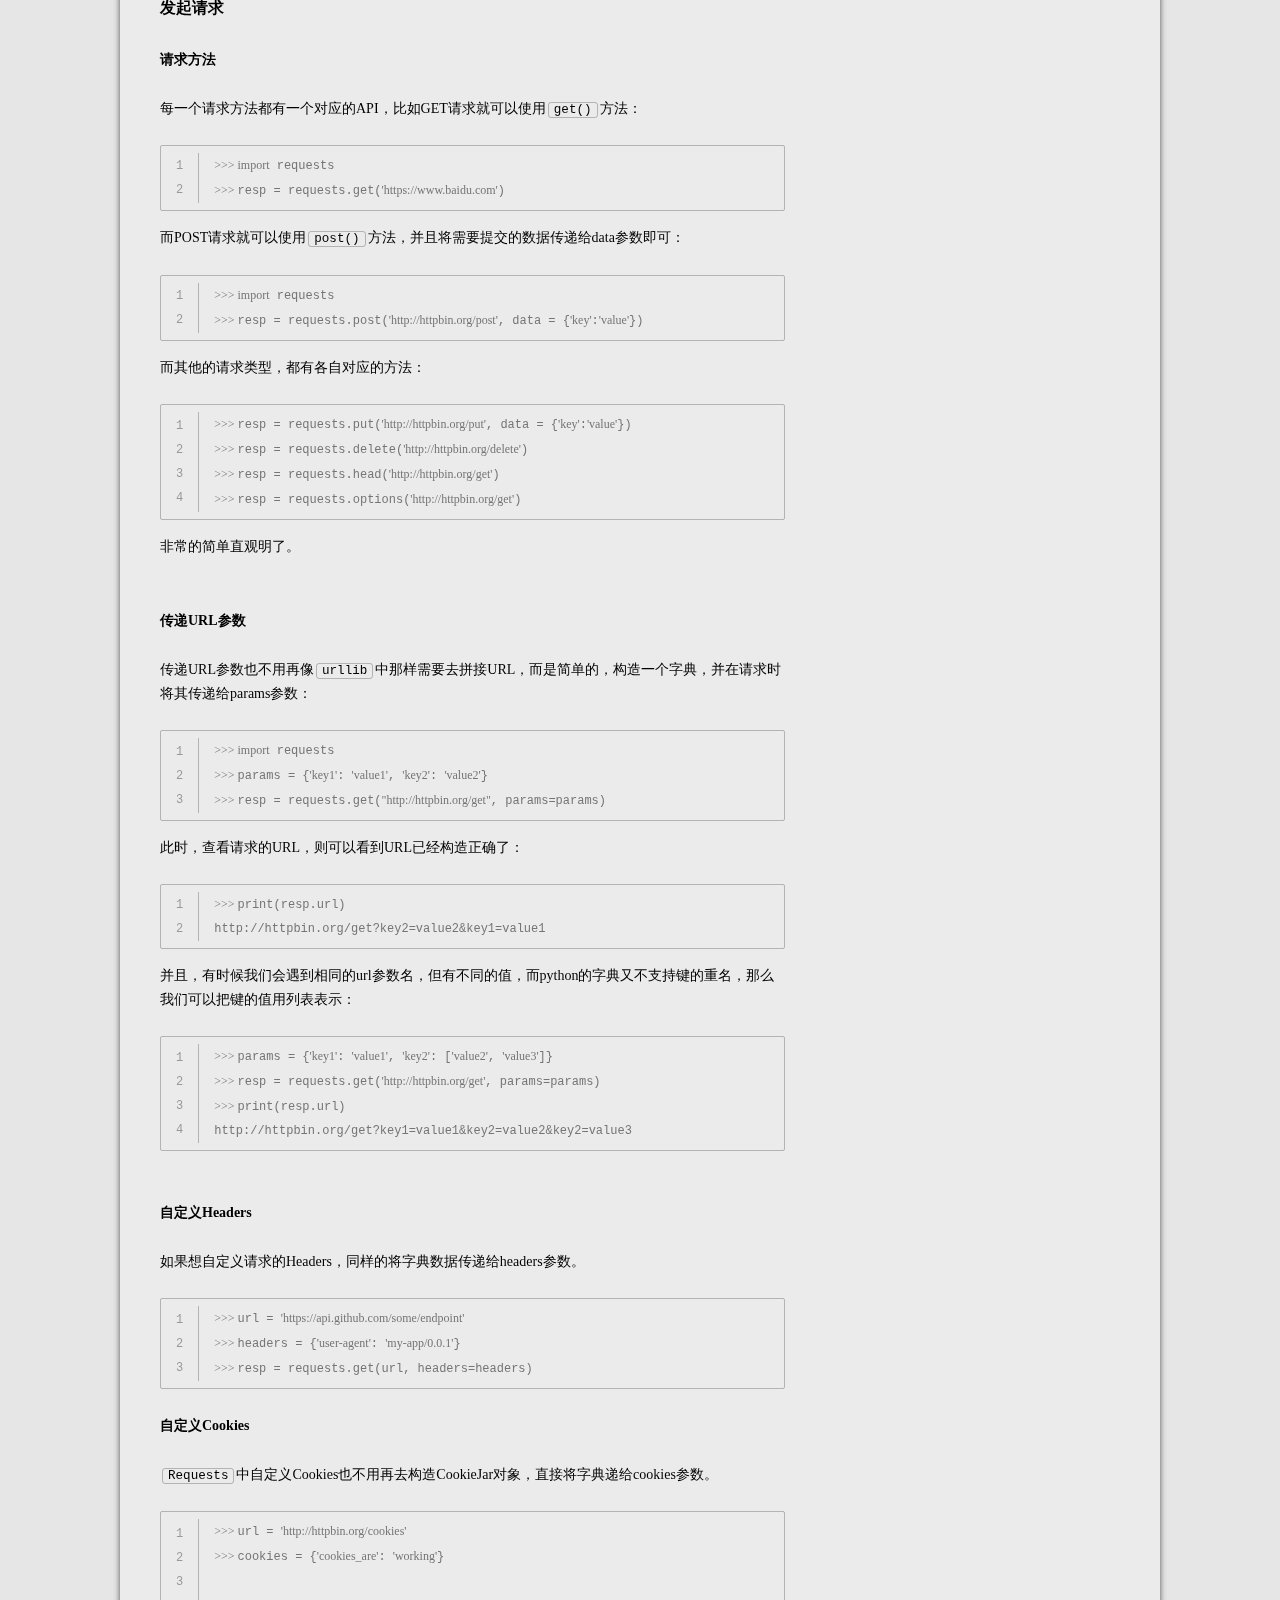
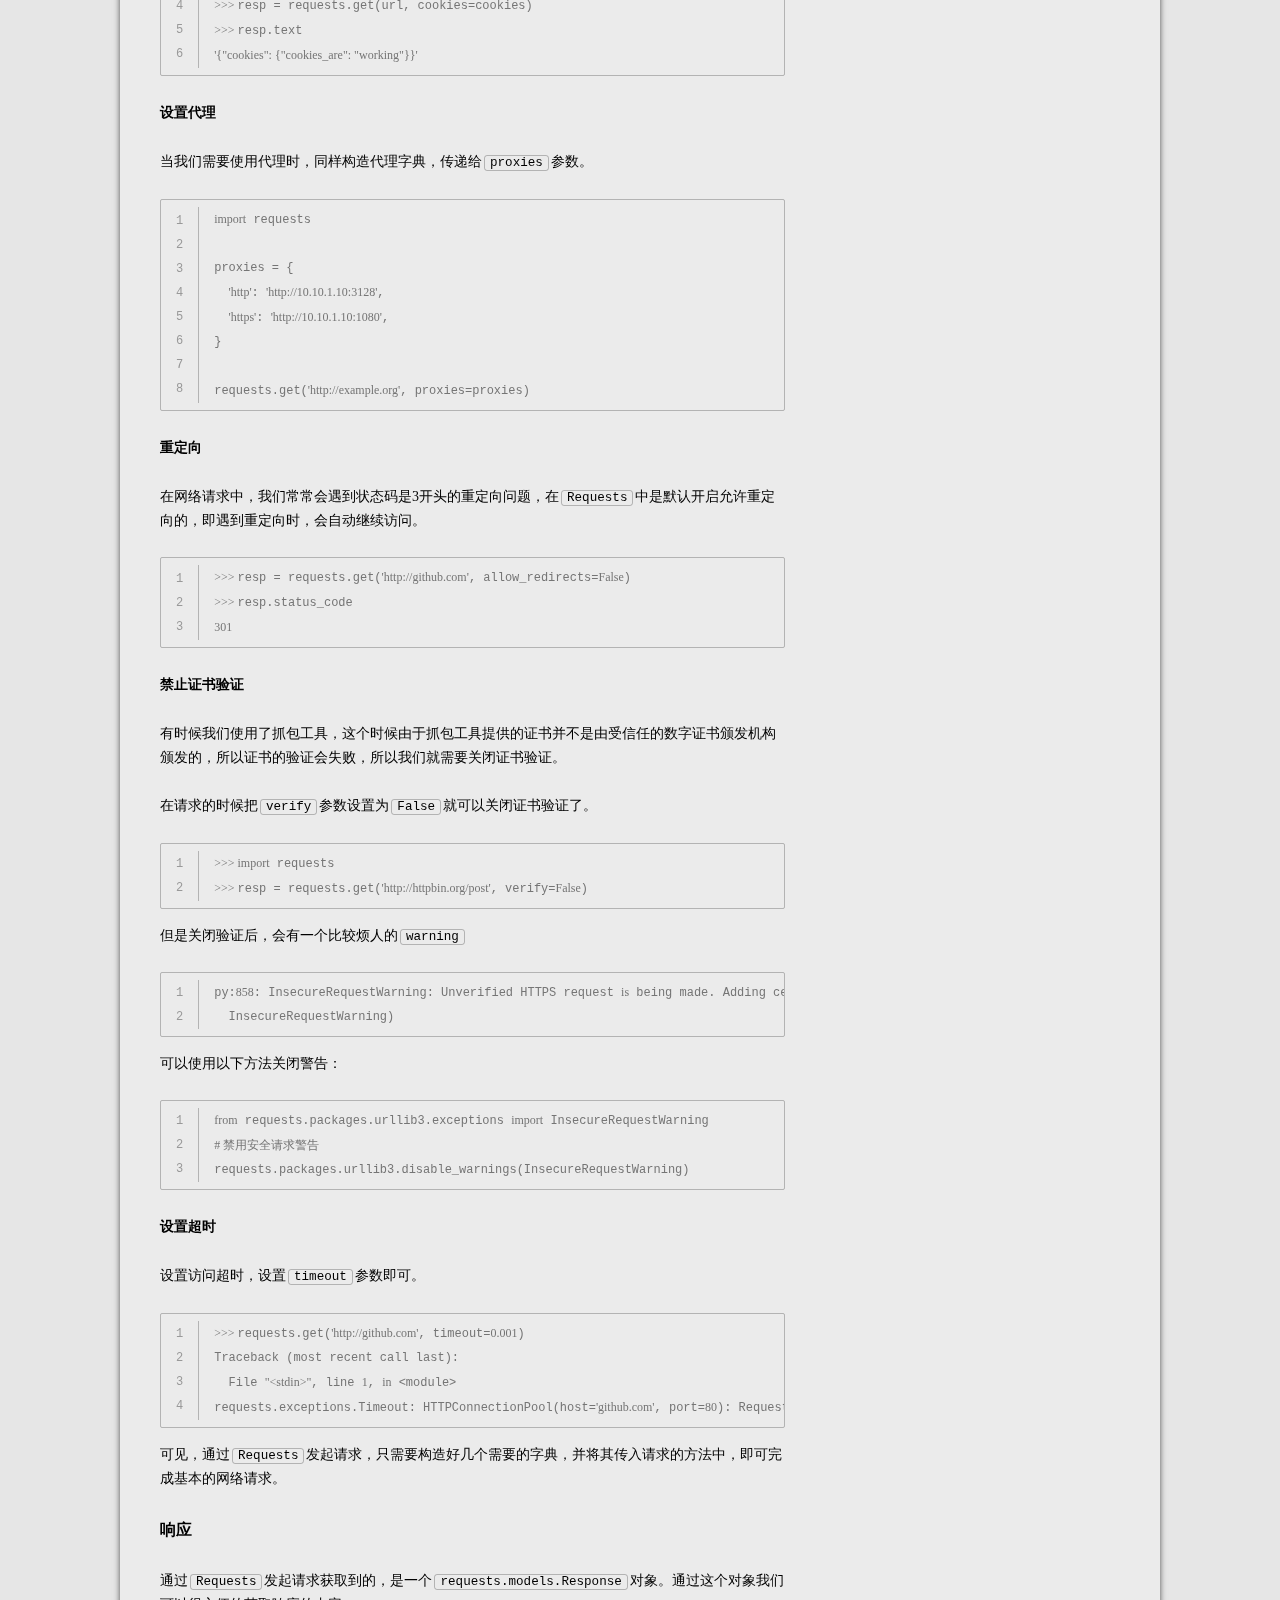
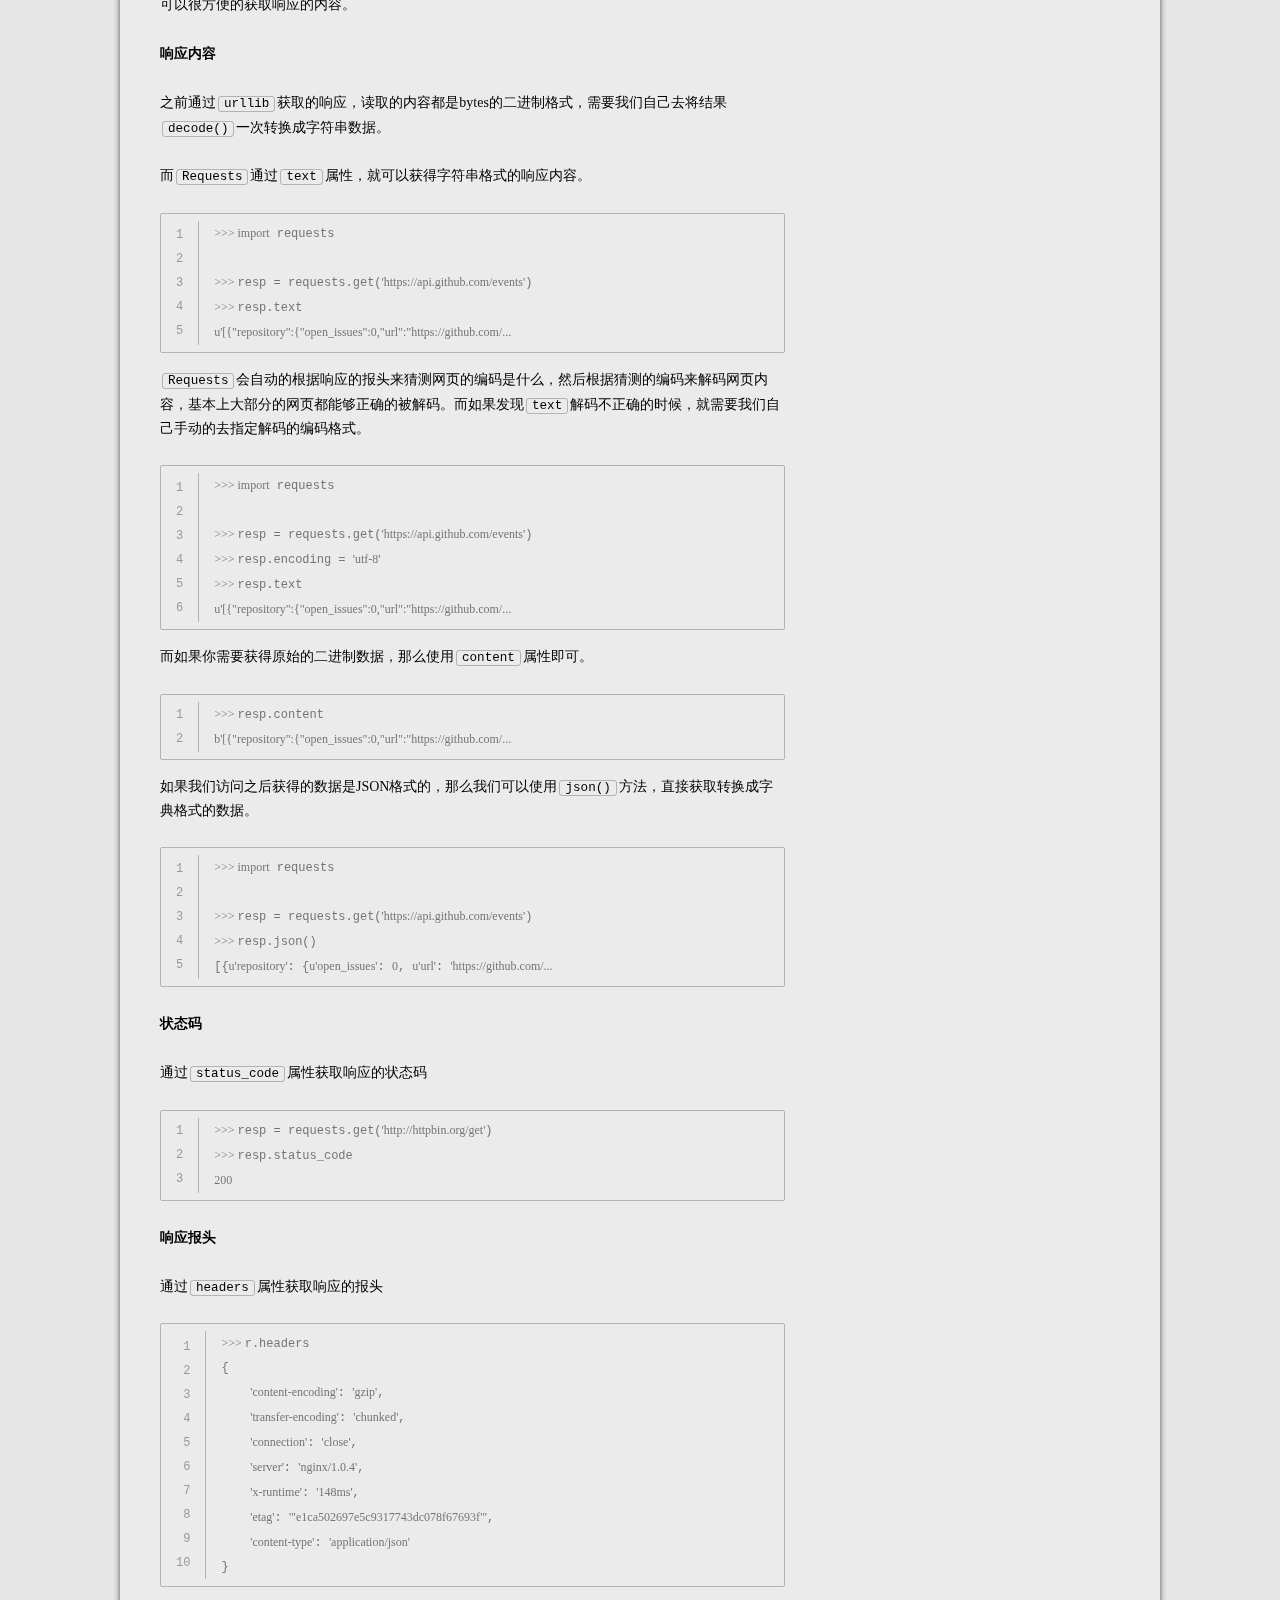
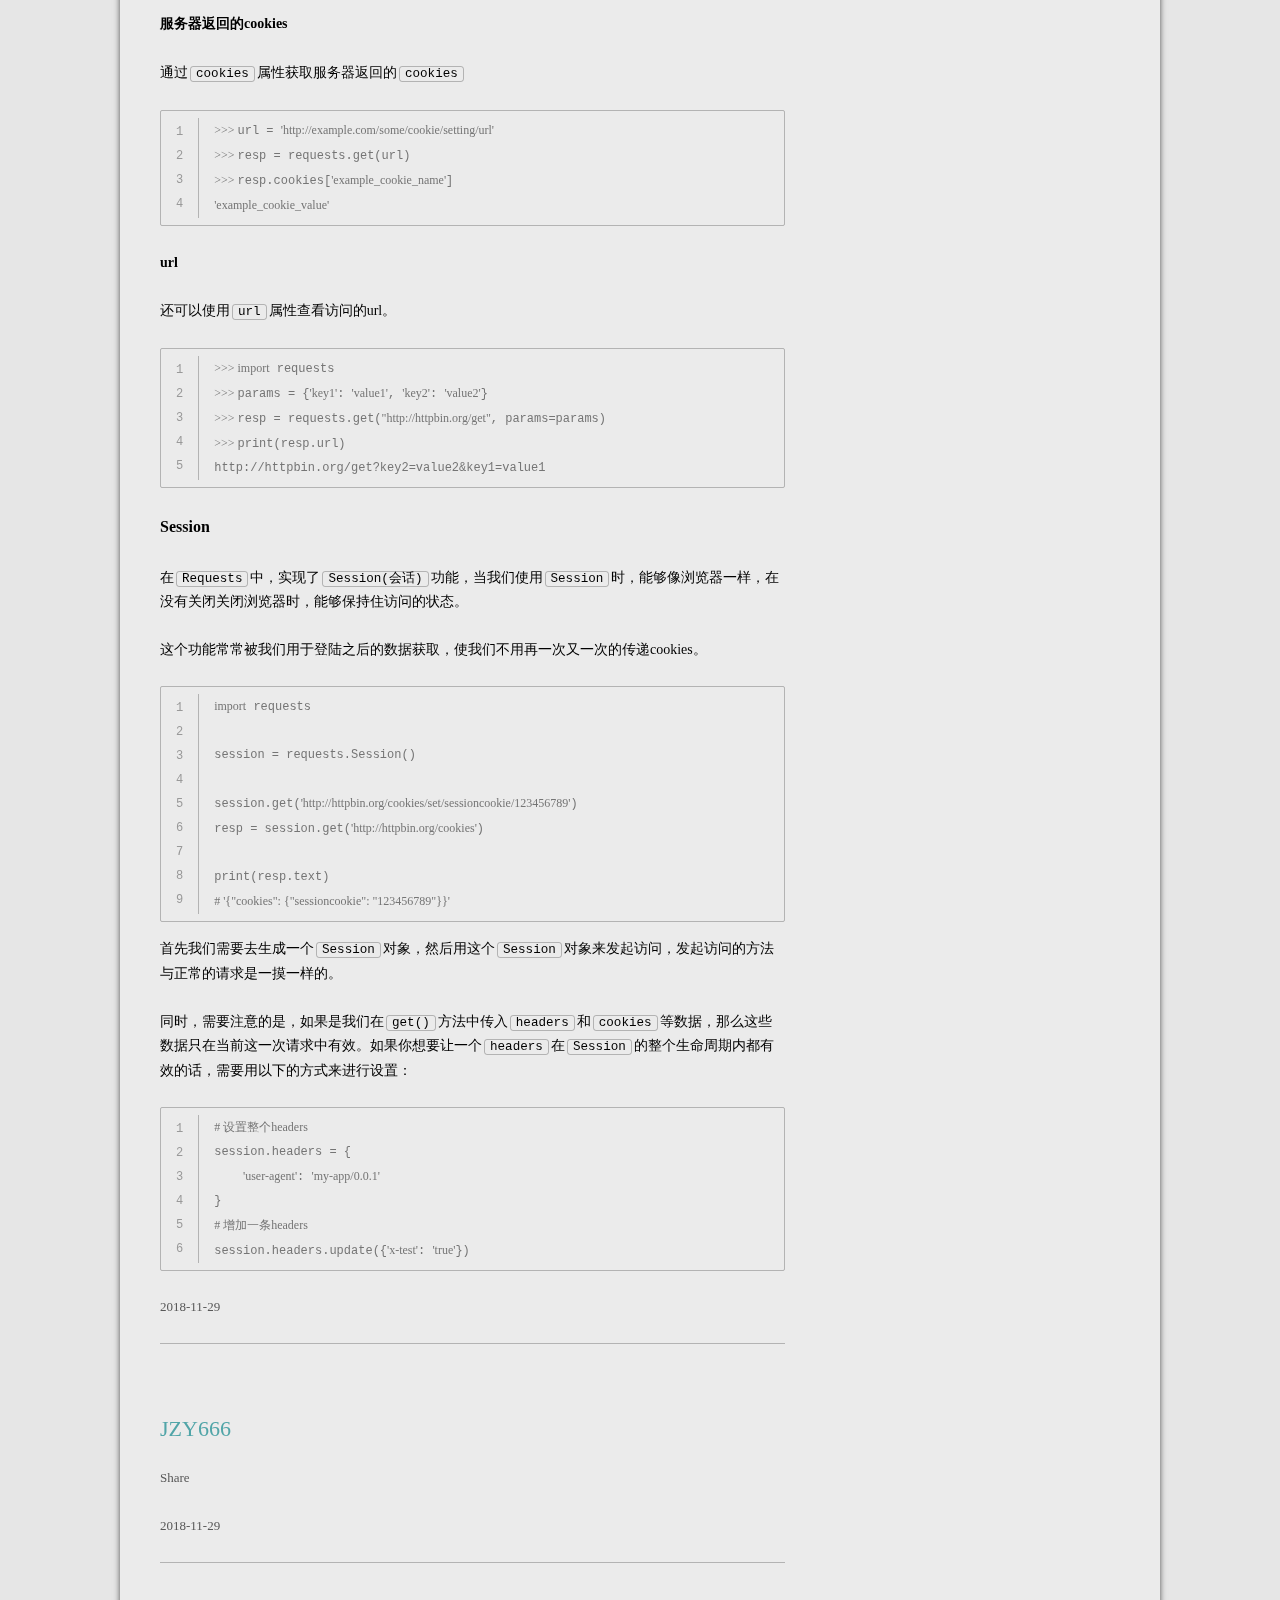
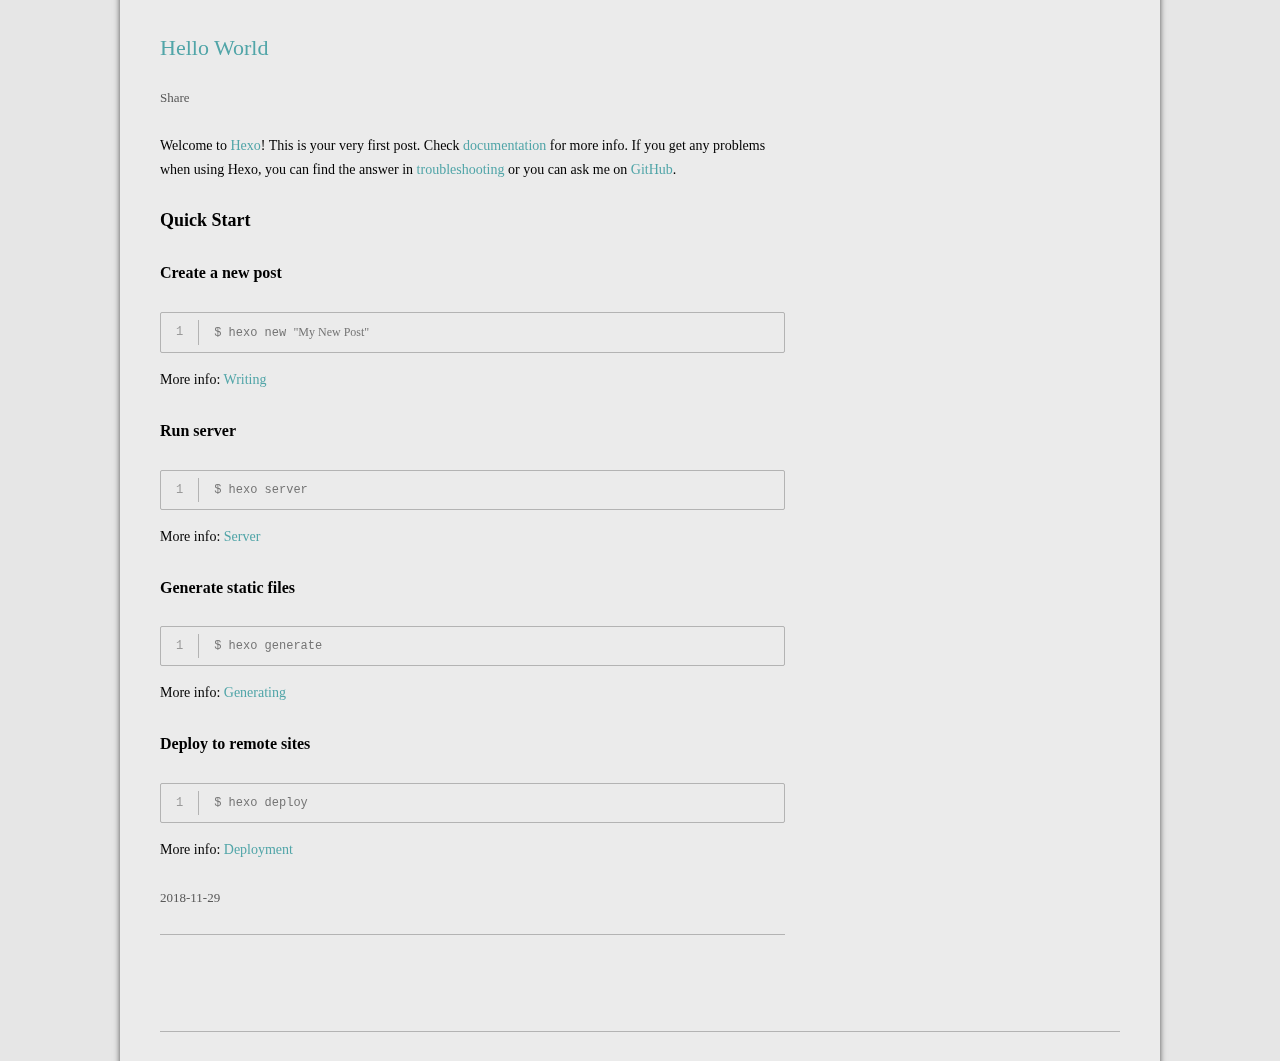
==== commit 719bf484: "Site updated: 2018-11-30 09:50:48" ====
--- a/index.html
+++ b/index.html
@@ -1,429 +1,289 @@
 <!DOCTYPE html>
-
-
-
-  
-
-
-<html class="theme-next pisces use-motion" lang="ENGLISH">
+<html>
 <head><meta name="generator" content="Hexo 3.8.0">
-  <meta charset="UTF-8">
-<meta http-equiv="X-UA-Compatible" content="IE=edge">
-<meta name="viewport" content="width=device-width, initial-scale=1, maximum-scale=1">
-<meta name="theme-color" content="#222">
-
-
-
-
-
-
-
-
-
-<meta http-equiv="Cache-Control" content="no-transform">
-<meta http-equiv="Cache-Control" content="no-siteapp">
-
-
-
-
-
-
-
-
-
-
-
-
-
-
-
-
-  
-  
-  <link href="/lib/fancybox/source/jquery.fancybox.css?v=2.1.5" rel="stylesheet" type="text/css">
-
-
-
-
-
-
-
-<link href="/lib/font-awesome/css/font-awesome.min.css?v=4.6.2" rel="stylesheet" type="text/css">
-
-<link href="/css/main.css?v=5.1.4" rel="stylesheet" type="text/css">
-
-
-  <link rel="apple-touch-icon" sizes="180x180" href="/images/apple-touch-icon-next.png?v=5.1.4">
-
-
-  <link rel="icon" type="image/png" sizes="32x32" href="/images/favicon-32x32-next.png?v=5.1.4">
-
-
-  <link rel="icon" type="image/png" sizes="16x16" href="/images/favicon-16x16-next.png?v=5.1.4">
-
-
-  <link rel="mask-icon" href="/images/logo.svg?v=5.1.4" color="#222">
-
-
-
-
-
-  <meta name="keywords" content="Hexo, NexT">
-
-
-
-
-
-
-
-
-
-
-<meta name="description" content="I&apos;ll try my best">
+  <meta charset="utf-8">
+  
+  
+  <meta name="description" content="Skilled driver, take me with you!">
+  
+
+  
+  <meta name="keywords" content="Blog">
+  
+  
+  
+  
+  
+  
+  <title>SCU HZS</title>
+  <meta name="viewport" content="width=device-width, initial-scale=1, maximum-scale=1">
+  <meta name="description" content="Skilled driver, take me with you!">
 <meta name="keywords" content="Blog">
 <meta property="og:type" content="website">
-<meta property="og:title" content="JZY - wonderful girl">
+<meta property="og:title" content="SCU HZS">
 <meta property="og:url" content="http://yoursite.com/index.html">
-<meta property="og:site_name" content="JZY - wonderful girl">
-<meta property="og:description" content="I&apos;ll try my best">
+<meta property="og:site_name" content="SCU HZS">
+<meta property="og:description" content="Skilled driver, take me with you!">
 <meta property="og:locale" content="ENGLISH">
 <meta name="twitter:card" content="summary">
-<meta name="twitter:title" content="JZY - wonderful girl">
-<meta name="twitter:description" content="I&apos;ll try my best">
-
-
-
-<script type="text/javascript" id="hexo.configurations">
-  var NexT = window.NexT || {};
-  var CONFIG = {
-    root: '/',
-    scheme: 'Pisces',
-    version: '5.1.4',
-    sidebar: {"position":"left","display":"post","offset":12,"b2t":false,"scrollpercent":false,"onmobile":false},
-    fancybox: true,
-    tabs: true,
-    motion: {"enable":true,"async":false,"transition":{"post_block":"fadeIn","post_header":"slideDownIn","post_body":"slideDownIn","coll_header":"slideLeftIn","sidebar":"slideUpIn"}},
-    duoshuo: {
-      userId: '0',
-      author: 'Author'
-    },
-    algolia: {
-      applicationID: '',
-      apiKey: '',
-      indexName: '',
-      hits: {"per_page":10},
-      labels: {"input_placeholder":"Search for Posts","hits_empty":"We didn't find any results for the search: ${query}","hits_stats":"${hits} results found in ${time} ms"}
-    }
-  };
-</script>
-
-
-
-  <link rel="canonical" href="http://yoursite.com/">
-
-
-
-
-
-  <title>JZY - wonderful girl</title>
-  
-
-
-
-
-
-
-
-
-</head>
-
-<body itemscope="" itemtype="http://schema.org/WebPage" lang="ENGLISH">
-
-  
-  
-    
-  
-
-  <div class="container sidebar-position-left 
-  page-home">
-    <div class="headband"></div>
-
-    <header id="header" class="header" itemscope="" itemtype="http://schema.org/WPHeader">
-      <div class="header-inner"><div class="site-brand-wrapper">
-  <div class="site-meta ">
-    
-
-    <div class="custom-logo-site-title">
-      <a href="/" class="brand" rel="start">
-        <span class="logo-line-before"><i></i></span>
-        <span class="site-title">JZY - wonderful girl</span>
-        <span class="logo-line-after"><i></i></span>
-      </a>
-    </div>
-      
-        <p class="site-subtitle">JZY</p>
-      
-  </div>
-
-  <div class="site-nav-toggle">
-    <button>
-      <span class="btn-bar"></span>
-      <span class="btn-bar"></span>
-      <span class="btn-bar"></span>
-    </button>
-  </div>
-</div>
-
-<nav class="site-nav">
-  
-
-  
-    <ul id="menu" class="menu">
-      
-        
-        <li class="menu-item menu-item-home">
-          <a href="/" rel="section">
+<meta name="twitter:title" content="SCU HZS">
+<meta name="twitter:description" content="Skilled driver, take me with you!">
+  
+  
+    <link rel="icon" href="/css/images/favicon.ico">
+  
+  <link rel="stylesheet" href="/css/style.css">
+  
+
+  
+  <!-- baidu webmaster push -->
+  <script src="//push.zhanzhang.baidu.com/push.js"></script>
+</head></html>
+<body class="home blog custom-background custom-font-enabled single-author">
+  <div id="page" class="hfeed site">
+      <header id="masthead" class="site-header" role="banner">
+    <hgroup>
+      <h1 class="site-title">
+        <a href="/" title="SCU HZS" rel="home">SCU HZS</a>
+      </h1>
+      
+        <h2 class="site-description">
+          <a href="/" id="subtitle">QAQ</a>
+        </h2>
+      
+    </hgroup>
+
+    <nav id="site-navigation" class="main-navigation" role="navigation">
+            <button class="menu-toggle">菜单</button>
+            <a class="assistive-text" href="/#content" title="跳至内容">跳至内容</a><!--TODO-->
+            <div class="menu-main-container">
+                <ul id="menu-main" class="nav-menu">
+                
+                    <li class="menu-item menu-item-type-post_type menu-item-object-page"><a href="/">Home</a></li>
+                
+                    <li class="menu-item menu-item-type-post_type menu-item-object-page"><a href="/archives">Archives</a></li>
+                
+                </ul>
+            </div>
+    </nav>
+</header>
+      <div id="main" class="wrapper">
+        <div id="primary" class="site-content"><div id="content" role="main">
+  
+    <article id="post-Requests-use" class="post-Requests-use post type-post status-publish format-standard hentry">
+    <!---->
+
+      <header class="entry-header">
+        
+        
+  
+    <h1 class="entry-title">
+      <a class="article-title" href="/2018/11/29/Requests-use/">Requests_use</a>
+    </h1>
+  
+
+        
+        <div class="comments-link">
             
-              <i class="menu-item-icon fa fa-fw fa-home"></i> <br>
+            <a href="javascript:void(0);" data-url="http://yoursite.com/2018/11/29/Requests-use/" data-id="cjp3de8oe0002ecvfqbszlkfq" class="leave-reply bdsharebuttonbox" data-cmd="more">Share</a>
+        </div><!-- .comments-link -->
+      </header><!-- .entry-header -->
+
+    <div class="entry-content">
+      
+        <h1 id="优雅到骨子里的Requests"><a href="#优雅到骨子里的Requests" class="headerlink" title="优雅到骨子里的Requests"></a>优雅到骨子里的Requests</h1><p><img src="优雅到骨子里的Requests.assets/1528811134432.png" alt="1528811134432"></p>
+<h2 id="简介"><a href="#简介" class="headerlink" title="简介"></a>简介</h2><p>上一篇文章介绍了Python的网络请求库<code>urllib</code>和<code>urllib3</code>的使用方法，那么，作为同样是网络请求库的<code>Requests</code>，相对于<code>urllib</code>，有什么优点呢？</p>
+<p>其实，只有两个词，简单优雅。</p>
+<p><code>Requests</code>的宣言就是：<strong>HTTP for Humans</strong>。可以说，<code>Requests</code>彻底贯彻了Python所代表的简单优雅的精神。</p>
+<p>之前的<code>urllib</code>做为Python的标准库，因为历史原因，使用的方式可以说是非常的麻烦而复杂的，而且官方文档也十分的简陋，常常需要去查看源码。与之相反的是，<code>Requests</code>的使用方式非常的简单、直观、人性化，让程序员的精力完全从库的使用中解放出来。</p>
+<p>甚至在官方的urllib.request的文档中，有这样一句话来推荐<code>Requests</code>：</p>
+<blockquote>
+<p>The <strong>Requests packageis</strong> recommended for a higher-level HTTP client interface.</p>
+</blockquote>
+<p><code>Requests</code>的官方文档同样也非常的完善详尽，而且少见的有中文官方文档：<a href="http://cn.python-requests.org/zh_CN/latest/。" target="_blank" rel="noopener">http://cn.python-requests.org/zh_CN/latest/。</a></p>
+<p>英文文档：<a href="http://docs.python-requests.org/en/master/api/" target="_blank" rel="noopener">http://docs.python-requests.org/en/master/api/</a></p>
+<p>当然，为了保证准确性，还是尽量查看英文文档为好。</p>
+<h2 id="作者"><a href="#作者" class="headerlink" title="作者"></a>作者</h2><p><code>Requests</code>的作者<strong>Kenneth Reitz</strong>同样是一个富有传奇色彩的人物。</p>
+<p><strong>Kenneth Reitz</strong>在有着“云服务鼻祖”之称的Heroku 公司，28岁时就担任了Python 语言的总架构师。他做了什么呢？随便列几个项目名称: requests、python-guide、pipenv、legit、autoenv，当然它也给Python界很多知名的开源项目贡献了代码，比如Flask。</p>
+<p>可以说他是Python领域举足轻重的人物，他的代码追求一种强迫症般的美感。</p>
+<p>大佬的传奇还不止于此，这是他当年在PyCON演讲时的照片：</p>
+<p><img src="优雅到骨子里的Requests.assets/1528811511456.png" alt="1528811511456"></p>
+<p>非常可爱的小胖子，同时也符合着大众对于程序员的一些刻板印象：胖、不太修边幅、腼腆。</p>
+<p>但是几年后，他变成了这样：</p>
+<p><img src="优雅到骨子里的Requests.assets/1528811688447.png" alt="1528811688447"></p>
+<p><img src="优雅到骨子里的Requests.assets/24714864ebfe14c14ae18d61b0743f10_hd.jpg" alt="24714864ebfe14c14ae18d61b0743f10_hd"></p>
+<p>emmmmm，帅哥，你这是去哪整的容？</p>
+<p>哈哈，开个玩笑。不过确实外貌方面的改变非常的巨大，由一个小肥宅的形象变得帅气潇洒。</p>
+<p>所以千万不要给自己懒散的生活态度，找任何借口。你可以变得更棒！ </p>
+<p>只要愿意去追求，我们都能变成我们想要的样子。</p>
+<h2 id="例子与特性"><a href="#例子与特性" class="headerlink" title="例子与特性"></a>例子与特性</h2><p>可以说<code>Requests</code>最大的特性就是其风格的简单直接优雅。无论是请求方法，还是响应结果的处理，还有cookies，url参数，post提交数据，都体现出了这种风格。</p>
+<p>以下是一个简单例子：</p>
+<figure class="highlight python"><table><tr><td class="gutter"><pre><span class="line">1</span><br><span class="line">2</span><br><span class="line">3</span><br><span class="line">4</span><br><span class="line">5</span><br><span class="line">6</span><br><span class="line">7</span><br><span class="line">8</span><br><span class="line">9</span><br><span class="line">10</span><br><span class="line">11</span><br><span class="line">12</span><br><span class="line">13</span><br><span class="line">14</span><br></pre></td><td class="code"><pre><span class="line"><span class="meta">&gt;&gt;&gt; </span><span class="keyword">import</span> requests</span><br><span class="line"><span class="meta">&gt;&gt;&gt; </span>resp = requests.get(<span class="string">'https://www.baidu.com'</span>)</span><br><span class="line"></span><br><span class="line"><span class="meta">&gt;&gt;&gt; </span>resp.status_code</span><br><span class="line"><span class="number">200</span></span><br><span class="line"></span><br><span class="line"><span class="meta">&gt;&gt;&gt; </span>resp.headers[<span class="string">'content-type'</span>]</span><br><span class="line"><span class="string">'application/json; charset=utf8'</span></span><br><span class="line"></span><br><span class="line"><span class="meta">&gt;&gt;&gt; </span>resp.encoding</span><br><span class="line"><span class="string">'utf-8'</span></span><br><span class="line"></span><br><span class="line"><span class="meta">&gt;&gt;&gt; </span>resp.text</span><br><span class="line"><span class="string">u'&#123;"type":"User"...'</span></span><br></pre></td></tr></table></figure>
+<p>可以看到，不论是请求的发起还是相应的处理，都是非常直观明了的。</p>
+<p><code>Requests</code>目前基本上完全满足web请求的所有需求，以下是<code>Requests</code>的特性：</p>
+<ul>
+<li>Keep-Alive &amp; 连接池</li>
+<li>国际化域名和 URL</li>
+<li>带持久 Cookie 的会话</li>
+<li>浏览器式的 SSL 认证</li>
+<li>自动内容解码</li>
+<li>基本/摘要式的身份认证</li>
+<li>优雅的 key/value Cookie</li>
+<li>自动解压</li>
+<li>Unicode 响应体</li>
+<li>HTTP(S) 代理支持</li>
+<li>文件分块上传</li>
+<li>流下载</li>
+<li>连接超时</li>
+<li>分块请求</li>
+<li>支持 <code>.netrc</code></li>
+</ul>
+<p>而<code>Requests 3.0</code>目前也募集到了资金正在开发中，预计会支持async/await来实现并发请求，且可能会支持HTTP 2.0。</p>
+<h2 id="安装"><a href="#安装" class="headerlink" title="安装"></a>安装</h2><p><code>Requests</code>的安装非常的简单，直接PIP安装即可：</p>
+<figure class="highlight python"><table><tr><td class="gutter"><pre><span class="line">1</span><br></pre></td><td class="code"><pre><span class="line">pip install requests</span><br></pre></td></tr></table></figure>
+<h2 id="使用"><a href="#使用" class="headerlink" title="使用"></a>使用</h2><p><code>Requests</code>的请求不再像<code>urllib</code>一样需要去构造各种Request、opener和handler，使用<code>Requests</code>构造的方法，并在其中传入需要的参数即可。</p>
+<h3 id="发起请求"><a href="#发起请求" class="headerlink" title="发起请求"></a>发起请求</h3><h4 id="请求方法"><a href="#请求方法" class="headerlink" title="请求方法"></a>请求方法</h4><p>每一个请求方法都有一个对应的API，比如GET请求就可以使用<code>get()</code>方法：</p>
+<figure class="highlight python"><table><tr><td class="gutter"><pre><span class="line">1</span><br><span class="line">2</span><br></pre></td><td class="code"><pre><span class="line"><span class="meta">&gt;&gt;&gt; </span><span class="keyword">import</span> requests</span><br><span class="line"><span class="meta">&gt;&gt;&gt; </span>resp = requests.get(<span class="string">'https://www.baidu.com'</span>)</span><br></pre></td></tr></table></figure>
+<p>而POST请求就可以使用<code>post()</code>方法，并且将需要提交的数据传递给data参数即可：</p>
+<figure class="highlight python"><table><tr><td class="gutter"><pre><span class="line">1</span><br><span class="line">2</span><br></pre></td><td class="code"><pre><span class="line"><span class="meta">&gt;&gt;&gt; </span><span class="keyword">import</span> requests</span><br><span class="line"><span class="meta">&gt;&gt;&gt; </span>resp = requests.post(<span class="string">'http://httpbin.org/post'</span>, data = &#123;<span class="string">'key'</span>:<span class="string">'value'</span>&#125;)</span><br></pre></td></tr></table></figure>
+<p>而其他的请求类型，都有各自对应的方法：</p>
+<figure class="highlight python"><table><tr><td class="gutter"><pre><span class="line">1</span><br><span class="line">2</span><br><span class="line">3</span><br><span class="line">4</span><br></pre></td><td class="code"><pre><span class="line"><span class="meta">&gt;&gt;&gt; </span>resp = requests.put(<span class="string">'http://httpbin.org/put'</span>, data = &#123;<span class="string">'key'</span>:<span class="string">'value'</span>&#125;)</span><br><span class="line"><span class="meta">&gt;&gt;&gt; </span>resp = requests.delete(<span class="string">'http://httpbin.org/delete'</span>)</span><br><span class="line"><span class="meta">&gt;&gt;&gt; </span>resp = requests.head(<span class="string">'http://httpbin.org/get'</span>)</span><br><span class="line"><span class="meta">&gt;&gt;&gt; </span>resp = requests.options(<span class="string">'http://httpbin.org/get'</span>)</span><br></pre></td></tr></table></figure>
+<p>非常的简单直观明了。</p>
+<hr>
+<h4 id="传递URL参数"><a href="#传递URL参数" class="headerlink" title="传递URL参数"></a>传递URL参数</h4><p>传递URL参数也不用再像<code>urllib</code>中那样需要去拼接URL，而是简单的，构造一个字典，并在请求时将其传递给params参数：</p>
+<figure class="highlight python"><table><tr><td class="gutter"><pre><span class="line">1</span><br><span class="line">2</span><br><span class="line">3</span><br></pre></td><td class="code"><pre><span class="line"><span class="meta">&gt;&gt;&gt; </span><span class="keyword">import</span> requests</span><br><span class="line"><span class="meta">&gt;&gt;&gt; </span>params = &#123;<span class="string">'key1'</span>: <span class="string">'value1'</span>, <span class="string">'key2'</span>: <span class="string">'value2'</span>&#125;</span><br><span class="line"><span class="meta">&gt;&gt;&gt; </span>resp = requests.get(<span class="string">"http://httpbin.org/get"</span>, params=params)</span><br></pre></td></tr></table></figure>
+<p>此时，查看请求的URL，则可以看到URL已经构造正确了：</p>
+<figure class="highlight"><table><tr><td class="gutter"><pre><span class="line">1</span><br><span class="line">2</span><br></pre></td><td class="code"><pre><span class="line"><span class="meta">&gt;&gt;&gt; </span>print(resp.url)</span><br><span class="line">http://httpbin.org/get?key2=value2&amp;key1=value1</span><br></pre></td></tr></table></figure>
+<p>并且，有时候我们会遇到相同的url参数名，但有不同的值，而python的字典又不支持键的重名，那么我们可以把键的值用列表表示：</p>
+<figure class="highlight"><table><tr><td class="gutter"><pre><span class="line">1</span><br><span class="line">2</span><br><span class="line">3</span><br><span class="line">4</span><br></pre></td><td class="code"><pre><span class="line"><span class="meta">&gt;&gt;&gt; </span>params = &#123;<span class="string">'key1'</span>: <span class="string">'value1'</span>, <span class="string">'key2'</span>: [<span class="string">'value2'</span>, <span class="string">'value3'</span>]&#125;</span><br><span class="line"><span class="meta">&gt;&gt;&gt; </span>resp = requests.get(<span class="string">'http://httpbin.org/get'</span>, params=params)</span><br><span class="line"><span class="meta">&gt;&gt;&gt; </span>print(resp.url)</span><br><span class="line">http://httpbin.org/get?key1=value1&amp;key2=value2&amp;key2=value3</span><br></pre></td></tr></table></figure>
+<hr>
+<h4 id="自定义Headers"><a href="#自定义Headers" class="headerlink" title="自定义Headers"></a>自定义Headers</h4><p>如果想自定义请求的Headers，同样的将字典数据传递给headers参数。</p>
+<figure class="highlight python"><table><tr><td class="gutter"><pre><span class="line">1</span><br><span class="line">2</span><br><span class="line">3</span><br></pre></td><td class="code"><pre><span class="line"><span class="meta">&gt;&gt;&gt; </span>url = <span class="string">'https://api.github.com/some/endpoint'</span></span><br><span class="line"><span class="meta">&gt;&gt;&gt; </span>headers = &#123;<span class="string">'user-agent'</span>: <span class="string">'my-app/0.0.1'</span>&#125;</span><br><span class="line"><span class="meta">&gt;&gt;&gt; </span>resp = requests.get(url, headers=headers)</span><br></pre></td></tr></table></figure>
+<h4 id="自定义Cookies"><a href="#自定义Cookies" class="headerlink" title="自定义Cookies"></a>自定义Cookies</h4><p><code>Requests</code>中自定义Cookies也不用再去构造CookieJar对象，直接将字典递给cookies参数。</p>
+<figure class="highlight python"><table><tr><td class="gutter"><pre><span class="line">1</span><br><span class="line">2</span><br><span class="line">3</span><br><span class="line">4</span><br><span class="line">5</span><br><span class="line">6</span><br></pre></td><td class="code"><pre><span class="line"><span class="meta">&gt;&gt;&gt; </span>url = <span class="string">'http://httpbin.org/cookies'</span></span><br><span class="line"><span class="meta">&gt;&gt;&gt; </span>cookies = &#123;<span class="string">'cookies_are'</span>: <span class="string">'working'</span>&#125;</span><br><span class="line"></span><br><span class="line"><span class="meta">&gt;&gt;&gt; </span>resp = requests.get(url, cookies=cookies)</span><br><span class="line"><span class="meta">&gt;&gt;&gt; </span>resp.text</span><br><span class="line"><span class="string">'&#123;"cookies": &#123;"cookies_are": "working"&#125;&#125;'</span></span><br></pre></td></tr></table></figure>
+<h4 id="设置代理"><a href="#设置代理" class="headerlink" title="设置代理"></a>设置代理</h4><p>当我们需要使用代理时，同样构造代理字典，传递给<code>proxies</code>参数。</p>
+<figure class="highlight python"><table><tr><td class="gutter"><pre><span class="line">1</span><br><span class="line">2</span><br><span class="line">3</span><br><span class="line">4</span><br><span class="line">5</span><br><span class="line">6</span><br><span class="line">7</span><br><span class="line">8</span><br></pre></td><td class="code"><pre><span class="line"><span class="keyword">import</span> requests</span><br><span class="line"></span><br><span class="line">proxies = &#123;</span><br><span class="line">  <span class="string">'http'</span>: <span class="string">'http://10.10.1.10:3128'</span>,</span><br><span class="line">  <span class="string">'https'</span>: <span class="string">'http://10.10.1.10:1080'</span>,</span><br><span class="line">&#125;</span><br><span class="line"></span><br><span class="line">requests.get(<span class="string">'http://example.org'</span>, proxies=proxies)</span><br></pre></td></tr></table></figure>
+<h4 id="重定向"><a href="#重定向" class="headerlink" title="重定向"></a>重定向</h4><p>在网络请求中，我们常常会遇到状态码是3开头的重定向问题，在<code>Requests</code>中是默认开启允许重定向的，即遇到重定向时，会自动继续访问。</p>
+<figure class="highlight python"><table><tr><td class="gutter"><pre><span class="line">1</span><br><span class="line">2</span><br><span class="line">3</span><br></pre></td><td class="code"><pre><span class="line"><span class="meta">&gt;&gt;&gt; </span>resp = requests.get(<span class="string">'http://github.com'</span>, allow_redirects=<span class="keyword">False</span>)</span><br><span class="line"><span class="meta">&gt;&gt;&gt; </span>resp.status_code</span><br><span class="line"><span class="number">301</span></span><br></pre></td></tr></table></figure>
+<h4 id="禁止证书验证"><a href="#禁止证书验证" class="headerlink" title="禁止证书验证"></a>禁止证书验证</h4><p>有时候我们使用了抓包工具，这个时候由于抓包工具提供的证书并不是由受信任的数字证书颁发机构颁发的，所以证书的验证会失败，所以我们就需要关闭证书验证。</p>
+<p>在请求的时候把<code>verify</code>参数设置为<code>False</code>就可以关闭证书验证了。</p>
+<figure class="highlight python"><table><tr><td class="gutter"><pre><span class="line">1</span><br><span class="line">2</span><br></pre></td><td class="code"><pre><span class="line"><span class="meta">&gt;&gt;&gt; </span><span class="keyword">import</span> requests</span><br><span class="line"><span class="meta">&gt;&gt;&gt; </span>resp = requests.get(<span class="string">'http://httpbin.org/post'</span>, verify=<span class="keyword">False</span>)</span><br></pre></td></tr></table></figure>
+<p>但是关闭验证后，会有一个比较烦人的<code>warning</code></p>
+<figure class="highlight python"><table><tr><td class="gutter"><pre><span class="line">1</span><br><span class="line">2</span><br></pre></td><td class="code"><pre><span class="line">py:<span class="number">858</span>: InsecureRequestWarning: Unverified HTTPS request <span class="keyword">is</span> being made. Adding certificate verification <span class="keyword">is</span> strongly advised. See: https://urllib3.readthedocs.io/en/latest/advanced-usage.html<span class="comment">#ssl-warnings</span></span><br><span class="line">  InsecureRequestWarning)</span><br></pre></td></tr></table></figure>
+<p>可以使用以下方法关闭警告：</p>
+<figure class="highlight python"><table><tr><td class="gutter"><pre><span class="line">1</span><br><span class="line">2</span><br><span class="line">3</span><br></pre></td><td class="code"><pre><span class="line"><span class="keyword">from</span> requests.packages.urllib3.exceptions <span class="keyword">import</span> InsecureRequestWarning</span><br><span class="line"><span class="comment"># 禁用安全请求警告</span></span><br><span class="line">requests.packages.urllib3.disable_warnings(InsecureRequestWarning)</span><br></pre></td></tr></table></figure>
+<h4 id="设置超时"><a href="#设置超时" class="headerlink" title="设置超时"></a>设置超时</h4><p>设置访问超时，设置<code>timeout</code>参数即可。</p>
+<figure class="highlight python"><table><tr><td class="gutter"><pre><span class="line">1</span><br><span class="line">2</span><br><span class="line">3</span><br><span class="line">4</span><br></pre></td><td class="code"><pre><span class="line"><span class="meta">&gt;&gt;&gt; </span>requests.get(<span class="string">'http://github.com'</span>, timeout=<span class="number">0.001</span>)</span><br><span class="line">Traceback (most recent call last):</span><br><span class="line">  File <span class="string">"&lt;stdin&gt;"</span>, line <span class="number">1</span>, <span class="keyword">in</span> &lt;module&gt;</span><br><span class="line">requests.exceptions.Timeout: HTTPConnectionPool(host=<span class="string">'github.com'</span>, port=<span class="number">80</span>): Request timed out. (timeout=<span class="number">0.001</span>)</span><br></pre></td></tr></table></figure>
+<p>可见，通过<code>Requests</code>发起请求，只需要构造好几个需要的字典，并将其传入请求的方法中，即可完成基本的网络请求。</p>
+<h3 id="响应"><a href="#响应" class="headerlink" title="响应"></a>响应</h3><p>通过<code>Requests</code>发起请求获取到的，是一个<code>requests.models.Response</code>对象。通过这个对象我们可以很方便的获取响应的内容。</p>
+<h4 id="响应内容"><a href="#响应内容" class="headerlink" title="响应内容"></a>响应内容</h4><p>之前通过<code>urllib</code>获取的响应，读取的内容都是bytes的二进制格式，需要我们自己去将结果<code>decode()</code>一次转换成字符串数据。</p>
+<p>而<code>Requests</code>通过<code>text</code>属性，就可以获得字符串格式的响应内容。</p>
+<figure class="highlight python"><table><tr><td class="gutter"><pre><span class="line">1</span><br><span class="line">2</span><br><span class="line">3</span><br><span class="line">4</span><br><span class="line">5</span><br></pre></td><td class="code"><pre><span class="line"><span class="meta">&gt;&gt;&gt; </span><span class="keyword">import</span> requests</span><br><span class="line"></span><br><span class="line"><span class="meta">&gt;&gt;&gt; </span>resp = requests.get(<span class="string">'https://api.github.com/events'</span>)</span><br><span class="line"><span class="meta">&gt;&gt;&gt; </span>resp.text</span><br><span class="line"><span class="string">u'[&#123;"repository":&#123;"open_issues":0,"url":"https://github.com/...</span></span><br></pre></td></tr></table></figure>
+<p><code>Requests</code>会自动的根据响应的报头来猜测网页的编码是什么，然后根据猜测的编码来解码网页内容，基本上大部分的网页都能够正确的被解码。而如果发现<code>text</code>解码不正确的时候，就需要我们自己手动的去指定解码的编码格式。</p>
+<figure class="highlight python"><table><tr><td class="gutter"><pre><span class="line">1</span><br><span class="line">2</span><br><span class="line">3</span><br><span class="line">4</span><br><span class="line">5</span><br><span class="line">6</span><br></pre></td><td class="code"><pre><span class="line"><span class="meta">&gt;&gt;&gt; </span><span class="keyword">import</span> requests</span><br><span class="line"></span><br><span class="line"><span class="meta">&gt;&gt;&gt; </span>resp = requests.get(<span class="string">'https://api.github.com/events'</span>)</span><br><span class="line"><span class="meta">&gt;&gt;&gt; </span>resp.encoding = <span class="string">'utf-8'</span></span><br><span class="line"><span class="meta">&gt;&gt;&gt; </span>resp.text</span><br><span class="line"><span class="string">u'[&#123;"repository":&#123;"open_issues":0,"url":"https://github.com/...</span></span><br></pre></td></tr></table></figure>
+<p>而如果你需要获得原始的二进制数据，那么使用<code>content</code>属性即可。</p>
+<figure class="highlight python"><table><tr><td class="gutter"><pre><span class="line">1</span><br><span class="line">2</span><br></pre></td><td class="code"><pre><span class="line"><span class="meta">&gt;&gt;&gt; </span>resp.content</span><br><span class="line"><span class="string">b'[&#123;"repository":&#123;"open_issues":0,"url":"https://github.com/...</span></span><br></pre></td></tr></table></figure>
+<p>如果我们访问之后获得的数据是JSON格式的，那么我们可以使用<code>json()</code>方法，直接获取转换成字典格式的数据。</p>
+<figure class="highlight python"><table><tr><td class="gutter"><pre><span class="line">1</span><br><span class="line">2</span><br><span class="line">3</span><br><span class="line">4</span><br><span class="line">5</span><br></pre></td><td class="code"><pre><span class="line"><span class="meta">&gt;&gt;&gt; </span><span class="keyword">import</span> requests</span><br><span class="line"></span><br><span class="line"><span class="meta">&gt;&gt;&gt; </span>resp = requests.get(<span class="string">'https://api.github.com/events'</span>)</span><br><span class="line"><span class="meta">&gt;&gt;&gt; </span>resp.json()</span><br><span class="line">[&#123;<span class="string">u'repository'</span>: &#123;<span class="string">u'open_issues'</span>: <span class="number">0</span>, <span class="string">u'url'</span>: <span class="string">'https://github.com/...</span></span><br></pre></td></tr></table></figure>
+<h4 id="状态码"><a href="#状态码" class="headerlink" title="状态码"></a>状态码</h4><p>通过<code>status_code</code>属性获取响应的状态码</p>
+<figure class="highlight python"><table><tr><td class="gutter"><pre><span class="line">1</span><br><span class="line">2</span><br><span class="line">3</span><br></pre></td><td class="code"><pre><span class="line"><span class="meta">&gt;&gt;&gt; </span>resp = requests.get(<span class="string">'http://httpbin.org/get'</span>)</span><br><span class="line"><span class="meta">&gt;&gt;&gt; </span>resp.status_code</span><br><span class="line"><span class="number">200</span></span><br></pre></td></tr></table></figure>
+<h4 id="响应报头"><a href="#响应报头" class="headerlink" title="响应报头"></a>响应报头</h4><p>通过<code>headers</code>属性获取响应的报头</p>
+<figure class="highlight python"><table><tr><td class="gutter"><pre><span class="line">1</span><br><span class="line">2</span><br><span class="line">3</span><br><span class="line">4</span><br><span class="line">5</span><br><span class="line">6</span><br><span class="line">7</span><br><span class="line">8</span><br><span class="line">9</span><br><span class="line">10</span><br></pre></td><td class="code"><pre><span class="line"><span class="meta">&gt;&gt;&gt; </span>r.headers</span><br><span class="line">&#123;</span><br><span class="line">    <span class="string">'content-encoding'</span>: <span class="string">'gzip'</span>,</span><br><span class="line">    <span class="string">'transfer-encoding'</span>: <span class="string">'chunked'</span>,</span><br><span class="line">    <span class="string">'connection'</span>: <span class="string">'close'</span>,</span><br><span class="line">    <span class="string">'server'</span>: <span class="string">'nginx/1.0.4'</span>,</span><br><span class="line">    <span class="string">'x-runtime'</span>: <span class="string">'148ms'</span>,</span><br><span class="line">    <span class="string">'etag'</span>: <span class="string">'"e1ca502697e5c9317743dc078f67693f"'</span>,</span><br><span class="line">    <span class="string">'content-type'</span>: <span class="string">'application/json'</span></span><br><span class="line">&#125;</span><br></pre></td></tr></table></figure>
+<h4 id="服务器返回的cookies"><a href="#服务器返回的cookies" class="headerlink" title="服务器返回的cookies"></a>服务器返回的cookies</h4><p>通过<code>cookies</code>属性获取服务器返回的<code>cookies</code></p>
+<figure class="highlight python"><table><tr><td class="gutter"><pre><span class="line">1</span><br><span class="line">2</span><br><span class="line">3</span><br><span class="line">4</span><br></pre></td><td class="code"><pre><span class="line"><span class="meta">&gt;&gt;&gt; </span>url = <span class="string">'http://example.com/some/cookie/setting/url'</span></span><br><span class="line"><span class="meta">&gt;&gt;&gt; </span>resp = requests.get(url)</span><br><span class="line"><span class="meta">&gt;&gt;&gt; </span>resp.cookies[<span class="string">'example_cookie_name'</span>]</span><br><span class="line"><span class="string">'example_cookie_value'</span></span><br></pre></td></tr></table></figure>
+<h4 id="url"><a href="#url" class="headerlink" title="url"></a>url</h4><p>还可以使用<code>url</code>属性查看访问的url。</p>
+<figure class="highlight"><table><tr><td class="gutter"><pre><span class="line">1</span><br><span class="line">2</span><br><span class="line">3</span><br><span class="line">4</span><br><span class="line">5</span><br></pre></td><td class="code"><pre><span class="line"><span class="meta">&gt;&gt;&gt; </span><span class="keyword">import</span> requests</span><br><span class="line"><span class="meta">&gt;&gt;&gt; </span>params = &#123;<span class="string">'key1'</span>: <span class="string">'value1'</span>, <span class="string">'key2'</span>: <span class="string">'value2'</span>&#125;</span><br><span class="line"><span class="meta">&gt;&gt;&gt; </span>resp = requests.get(<span class="string">"http://httpbin.org/get"</span>, params=params)</span><br><span class="line"><span class="meta">&gt;&gt;&gt; </span>print(resp.url)</span><br><span class="line">http://httpbin.org/get?key2=value2&amp;key1=value1</span><br></pre></td></tr></table></figure>
+<h3 id="Session"><a href="#Session" class="headerlink" title="Session"></a>Session</h3><p>在<code>Requests</code>中，实现了<code>Session(会话)</code>功能，当我们使用<code>Session</code>时，能够像浏览器一样，在没有关闭关闭浏览器时，能够保持住访问的状态。</p>
+<p>这个功能常常被我们用于登陆之后的数据获取，使我们不用再一次又一次的传递cookies。</p>
+<figure class="highlight python"><table><tr><td class="gutter"><pre><span class="line">1</span><br><span class="line">2</span><br><span class="line">3</span><br><span class="line">4</span><br><span class="line">5</span><br><span class="line">6</span><br><span class="line">7</span><br><span class="line">8</span><br><span class="line">9</span><br></pre></td><td class="code"><pre><span class="line"><span class="keyword">import</span> requests</span><br><span class="line"></span><br><span class="line">session = requests.Session()</span><br><span class="line"></span><br><span class="line">session.get(<span class="string">'http://httpbin.org/cookies/set/sessioncookie/123456789'</span>)</span><br><span class="line">resp = session.get(<span class="string">'http://httpbin.org/cookies'</span>)</span><br><span class="line"></span><br><span class="line">print(resp.text)</span><br><span class="line"><span class="comment"># '&#123;"cookies": &#123;"sessioncookie": "123456789"&#125;&#125;'</span></span><br></pre></td></tr></table></figure>
+<p>首先我们需要去生成一个<code>Session</code>对象，然后用这个<code>Session</code>对象来发起访问，发起访问的方法与正常的请求是一摸一样的。</p>
+<p>同时，需要注意的是，如果是我们在<code>get()</code>方法中传入<code>headers</code>和<code>cookies</code>等数据，那么这些数据只在当前这一次请求中有效。如果你想要让一个<code>headers</code>在<code>Session</code>的整个生命周期内都有效的话，需要用以下的方式来进行设置：</p>
+<figure class="highlight python"><table><tr><td class="gutter"><pre><span class="line">1</span><br><span class="line">2</span><br><span class="line">3</span><br><span class="line">4</span><br><span class="line">5</span><br><span class="line">6</span><br></pre></td><td class="code"><pre><span class="line"><span class="comment"># 设置整个headers</span></span><br><span class="line">session.headers = &#123;</span><br><span class="line">    <span class="string">'user-agent'</span>: <span class="string">'my-app/0.0.1'</span></span><br><span class="line">&#125;</span><br><span class="line"><span class="comment"># 增加一条headers</span></span><br><span class="line">session.headers.update(&#123;<span class="string">'x-test'</span>: <span class="string">'true'</span>&#125;)</span><br></pre></td></tr></table></figure>
+
+      
+    </div><!-- .entry-content -->
+
+    <footer class="entry-meta">
+    <a href="/2018/11/29/Requests-use/">
+    <time datetime="2018-11-29T13:54:44.000Z" class="entry-date">
+        2018-11-29
+    </time>
+</a>
+    
+    
+    </footer>
+</article>
+
+
+
+
+
+
+  
+    <article id="post-JZY666" class="post-JZY666 post type-post status-publish format-standard hentry">
+    <!---->
+
+      <header class="entry-header">
+        
+        
+  
+    <h1 class="entry-title">
+      <a class="article-title" href="/2018/11/29/JZY666/">JZY666</a>
+    </h1>
+  
+
+        
+        <div class="comments-link">
             
-            Home
-          </a>
-        </li>
-      
-        
-        <li class="menu-item menu-item-archives">
-          <a href="/archives/" rel="section">
+            <a href="javascript:void(0);" data-url="http://yoursite.com/2018/11/29/JZY666/" data-id="cjp3de8mt0000ecvfh9if08x2" class="leave-reply bdsharebuttonbox" data-cmd="more">Share</a>
+        </div><!-- .comments-link -->
+      </header><!-- .entry-header -->
+
+    <div class="entry-content">
+      
+        
+      
+    </div><!-- .entry-content -->
+
+    <footer class="entry-meta">
+    <a href="/2018/11/29/JZY666/">
+    <time datetime="2018-11-29T13:28:26.000Z" class="entry-date">
+        2018-11-29
+    </time>
+</a>
+    
+    
+    </footer>
+</article>
+
+
+
+
+
+
+  
+    <article id="post-hello-world" class="post-hello-world post type-post status-publish format-standard hentry">
+    <!---->
+
+      <header class="entry-header">
+        
+        
+  
+    <h1 class="entry-title">
+      <a class="article-title" href="/2018/11/29/hello-world/">Hello World</a>
+    </h1>
+  
+
+        
+        <div class="comments-link">
             
-              <i class="menu-item-icon fa fa-fw fa-archive"></i> <br>
-            
-            Archives
-          </a>
-        </li>
-      
-
-      
-    </ul>
-  
-
-  
-</nav>
-
-
-
- </div>
-    </header>
-
-    <main id="main" class="main">
-      <div class="main-inner">
-        <div class="content-wrap">
-          <div id="content" class="content">
-            
-  <section id="posts" class="posts-expand">
-    
-      
-
-  
-
-  
-  
-  
-
-  <article class="post post-type-normal" itemscope="" itemtype="http://schema.org/Article">
-  
-  
-  
-  <div class="post-block">
-    <link itemprop="mainEntityOfPage" href="http://yoursite.com/2018/11/29/JZY666/">
-
-    <span hidden itemprop="author" itemscope="" itemtype="http://schema.org/Person">
-      <meta itemprop="name" content="HZS">
-      <meta itemprop="description" content="">
-      <meta itemprop="image" content="/images/avatar.gif">
-    </span>
-
-    <span hidden itemprop="publisher" itemscope="" itemtype="http://schema.org/Organization">
-      <meta itemprop="name" content="JZY - wonderful girl">
-    </span>
-
-    
-      <header class="post-header">
-
-        
-        
-          <h1 class="post-title" itemprop="name headline">
-                
-                <a class="post-title-link" href="/2018/11/29/JZY666/" itemprop="url">JZY666</a></h1>
-        
-
-        <div class="post-meta">
-          <span class="post-time">
-            
-              <span class="post-meta-item-icon">
-                <i class="fa fa-calendar-o"></i>
-              </span>
-              
-                <span class="post-meta-item-text">Posted on</span>
-              
-              <time title="Post created" itemprop="dateCreated datePublished" datetime="2018-11-29T21:28:26+08:00">
-                2018-11-29
-              </time>
-            
-
-            
-
-            
-          </span>
-
-          
-
-          
-            
-          
-
-          
-          
-
-          
-
-          
-
-          
-
-        </div>
-      </header>
-    
-
-    
-    
-    
-    <div class="post-body" itemprop="articleBody">
-
-      
-      
-
-      
-        
-          
-            
-          
-        
-      
-    </div>
-    
-    
-    
-
-    
-
-    
-
-    
-
-    <footer class="post-footer">
-      
-
-      
-
-      
-
-      
-      
-        <div class="post-eof"></div>
-      
-    </footer>
-  </div>
-  
-  
-  
-  </article>
-
-
-    
-      
-
-  
-
-  
-  
-  
-
-  <article class="post post-type-normal" itemscope="" itemtype="http://schema.org/Article">
-  
-  
-  
-  <div class="post-block">
-    <link itemprop="mainEntityOfPage" href="http://yoursite.com/2018/11/29/hello-world/">
-
-    <span hidden itemprop="author" itemscope="" itemtype="http://schema.org/Person">
-      <meta itemprop="name" content="HZS">
-      <meta itemprop="description" content="">
-      <meta itemprop="image" content="/images/avatar.gif">
-    </span>
-
-    <span hidden itemprop="publisher" itemscope="" itemtype="http://schema.org/Organization">
-      <meta itemprop="name" content="JZY - wonderful girl">
-    </span>
-
-    
-      <header class="post-header">
-
-        
-        
-          <h1 class="post-title" itemprop="name headline">
-                
-                <a class="post-title-link" href="/2018/11/29/hello-world/" itemprop="url">Hello World</a></h1>
-        
-
-        <div class="post-meta">
-          <span class="post-time">
-            
-              <span class="post-meta-item-icon">
-                <i class="fa fa-calendar-o"></i>
-              </span>
-              
-                <span class="post-meta-item-text">Posted on</span>
-              
-              <time title="Post created" itemprop="dateCreated datePublished" datetime="2018-11-29T19:23:39+08:00">
-                2018-11-29
-              </time>
-            
-
-            
-
-            
-          </span>
-
-          
-
-          
-            
-          
-
-          
-          
-
-          
-
-          
-
-          
-
-        </div>
-      </header>
-    
-
-    
-    
-    
-    <div class="post-body" itemprop="articleBody">
-
-      
-      
-
-      
-        
-          
-            <p>Welcome to <a href="https://hexo.io/" target="_blank" rel="noopener">Hexo</a>! This is your very first post. Check <a href="https://hexo.io/docs/" target="_blank" rel="noopener">documentation</a> for more info. If you get any problems when using Hexo, you can find the answer in <a href="https://hexo.io/docs/troubleshooting.html" target="_blank" rel="noopener">troubleshooting</a> or you can ask me on <a href="https://github.com/hexojs/hexo/issues" target="_blank" rel="noopener">GitHub</a>.</p>
+            <a href="javascript:void(0);" data-url="http://yoursite.com/2018/11/29/hello-world/" data-id="cjp3de8nu0001ecvfff6j36gt" class="leave-reply bdsharebuttonbox" data-cmd="more">Share</a>
+        </div><!-- .comments-link -->
+      </header><!-- .entry-header -->
+
+    <div class="entry-content">
+      
+        <p>Welcome to <a href="https://hexo.io/" target="_blank" rel="noopener">Hexo</a>! This is your very first post. Check <a href="https://hexo.io/docs/" target="_blank" rel="noopener">documentation</a> for more info. If you get any problems when using Hexo, you can find the answer in <a href="https://hexo.io/docs/troubleshooting.html" target="_blank" rel="noopener">troubleshooting</a> or you can ask me on <a href="https://github.com/hexojs/hexo/issues" target="_blank" rel="noopener">GitHub</a>.</p>
 <h2 id="Quick-Start"><a href="#Quick-Start" class="headerlink" title="Quick Start"></a>Quick Start</h2><h3 id="Create-a-new-post"><a href="#Create-a-new-post" class="headerlink" title="Create a new post"></a>Create a new post</h3><figure class="highlight bash"><table><tr><td class="gutter"><pre><span class="line">1</span><br></pre></td><td class="code"><pre><span class="line">$ hexo new <span class="string">"My New Post"</span></span><br></pre></td></tr></table></figure>
 <p>More info: <a href="https://hexo.io/docs/writing.html" target="_blank" rel="noopener">Writing</a></p>
 <h3 id="Run-server"><a href="#Run-server" class="headerlink" title="Run server"></a>Run server</h3><figure class="highlight bash"><table><tr><td class="gutter"><pre><span class="line">1</span><br></pre></td><td class="code"><pre><span class="line">$ hexo server</span><br></pre></td></tr></table></figure>
@@ -433,314 +293,91 @@
 <h3 id="Deploy-to-remote-sites"><a href="#Deploy-to-remote-sites" class="headerlink" title="Deploy to remote sites"></a>Deploy to remote sites</h3><figure class="highlight bash"><table><tr><td class="gutter"><pre><span class="line">1</span><br></pre></td><td class="code"><pre><span class="line">$ hexo deploy</span><br></pre></td></tr></table></figure>
 <p>More info: <a href="https://hexo.io/docs/deployment.html" target="_blank" rel="noopener">Deployment</a></p>
 
-          
-        
-      
+      
+    </div><!-- .entry-content -->
+
+    <footer class="entry-meta">
+    <a href="/2018/11/29/hello-world/">
+    <time datetime="2018-11-29T11:23:39.318Z" class="entry-date">
+        2018-11-29
+    </time>
+</a>
+    
+    
+    </footer>
+</article>
+
+
+
+
+
+
+  
+  
+
+</div></div>
+        <div id="secondary" class="widget-area" role="complementary">
+  
+    <aside id="search" class="widget widget_search"><form role="search" method="get" accept-charset="utf-8" id="searchform" class="searchform" action="//google.com/search">
+    <div>
+        <input type="text" value="" name="s" id="s">
+        <input type="submit" id="searchsubmit" value="搜索">
     </div>
-    
-    
-    
-
-    
-
-    
-
-    
-
-    <footer class="post-footer">
-      
-
-      
-
-      
-
-      
-      
-        <div class="post-eof"></div>
-      
-    </footer>
-  </div>
-  
-  
-  
-  </article>
-
-
-    
-  </section>
-
-  
-
-
-          </div>
-          
-
-
-          
-
-        </div>
-        
-          
-  
-  <div class="sidebar-toggle">
-    <div class="sidebar-toggle-line-wrap">
-      <span class="sidebar-toggle-line sidebar-toggle-line-first"></span>
-      <span class="sidebar-toggle-line sidebar-toggle-line-middle"></span>
-      <span class="sidebar-toggle-line sidebar-toggle-line-last"></span>
-    </div>
-  </div>
-
-  <aside id="sidebar" class="sidebar">
-    
-    <div class="sidebar-inner">
-
-      
-
-      
-
-      <section class="site-overview-wrap sidebar-panel sidebar-panel-active">
-        <div class="site-overview">
-          <div class="site-author motion-element" itemprop="author" itemscope="" itemtype="http://schema.org/Person">
-            
-              <p class="site-author-name" itemprop="name">HZS</p>
-              <p class="site-description motion-element" itemprop="description">I'll try my best</p>
-          </div>
-
-          <nav class="site-state motion-element">
-
-            
-              <div class="site-state-item site-state-posts">
-              
-                <a href="/archives/">
-              
-                  <span class="site-state-item-count">2</span>
-                  <span class="site-state-item-name">posts</span>
-                </a>
-              </div>
-            
-
-            
-
-            
-
-          </nav>
-
-          
-
-          
-
-          
-          
-
-          
-          
-
-          
-
-        </div>
-      </section>
-
-      
-
-      
-
+</form></aside>
+  
+    
+  
+    
+  
+    
+  <aside class="widget">
+    <h3 class="widget-title">Recents</h3>
+    <div class="widget-content">
+      <ul>
+        
+          <li>
+            <a href="/2018/11/29/Requests-use/">Requests_use</a>
+          </li>
+        
+          <li>
+            <a href="/2018/11/29/JZY666/">JZY666</a>
+          </li>
+        
+          <li>
+            <a href="/2018/11/29/hello-world/">Hello World</a>
+          </li>
+        
+      </ul>
     </div>
   </aside>
 
-
-        
+  
+    
+  
+    
+  
+</div>
       </div>
-    </main>
-
-    <footer id="footer" class="footer">
-      <div class="footer-inner">
-        <div class="copyright">&copy; <span itemprop="copyrightYear">2018</span>
-  <span class="with-love">
-    <i class="fa fa-user"></i>
-  </span>
-  <span class="author" itemprop="copyrightHolder">HZS</span>
-
-  
-</div>
-
-
-  <div class="powered-by">Powered by <a class="theme-link" target="_blank" href="https://hexo.io">Hexo</a></div>
-
-
-
-  <span class="post-meta-divider">|</span>
-
-
-
-  <div class="theme-info">Theme &mdash; <a class="theme-link" target="_blank" href="https://github.com/iissnan/hexo-theme-next">NexT.Pisces</a> v5.1.4</div>
-
-
-
-
-        
-
-
-
-
-
-
-
-        
-      </div>
-    </footer>
-
-    
-      <div class="back-to-top">
-        <i class="fa fa-arrow-up"></i>
-        
-      </div>
-    
-
-    
+      <footer id="colophon" role="contentinfo">
+    <p>&copy; 2018 HuangZiSheng001
+    All rights reserved.</p>
+    <p>Powered by <a href="http://hexo.io/" target="_blank">Hexo</a></p>
+</footer>
+    <script>window._bd_share_config={"common":{"bdSnsKey":{},"bdText":"","bdMini":"1","bdMiniList":false,"bdPic":"","bdStyle":"2","bdSize":"16"},"share":{}};with(document)0[(getElementsByTagName('head')[0]||body).appendChild(createElement('script')).src='http://bdimg.share.baidu.com/static/api/js/share.js?v=89860593.js?cdnversion='+~(-new Date()/36e5)];</script>
+
+<script src="/js/jquery-2.0.3.min.js"></script>
+
+
+  <link rel="stylesheet" href="/fancybox/jquery.fancybox.css">
+  <script src="/fancybox/jquery.fancybox.pack.js"></script>
+
+
+<script src="/js/script.js"></script>
+
+<script src="/js/navigation.js"></script>
+
+<div id="bg"></div>
 
   </div>
-
-  
-
-<script type="text/javascript">
-  if (Object.prototype.toString.call(window.Promise) !== '[object Function]') {
-    window.Promise = null;
-  }
-</script>
-
-
-
-
-
-
-
-
-
-  
-
-
-
-
-
-
-
-
-
-
-
-
-  
-  
-    <script type="text/javascript" src="/lib/jquery/index.js?v=2.1.3"></script>
-  
-
-  
-  
-    <script type="text/javascript" src="/lib/fastclick/lib/fastclick.min.js?v=1.0.6"></script>
-  
-
-  
-  
-    <script type="text/javascript" src="/lib/jquery_lazyload/jquery.lazyload.js?v=1.9.7"></script>
-  
-
-  
-  
-    <script type="text/javascript" src="/lib/velocity/velocity.min.js?v=1.2.1"></script>
-  
-
-  
-  
-    <script type="text/javascript" src="/lib/velocity/velocity.ui.min.js?v=1.2.1"></script>
-  
-
-  
-  
-    <script type="text/javascript" src="/lib/fancybox/source/jquery.fancybox.pack.js?v=2.1.5"></script>
-  
-
-
-  
-
-
-  <script type="text/javascript" src="/js/src/utils.js?v=5.1.4"></script>
-
-  <script type="text/javascript" src="/js/src/motion.js?v=5.1.4"></script>
-
-
-
-  
-  
-
-
-  <script type="text/javascript" src="/js/src/affix.js?v=5.1.4"></script>
-
-  <script type="text/javascript" src="/js/src/schemes/pisces.js?v=5.1.4"></script>
-
-
-
-  
-
-  
-
-
-  <script type="text/javascript" src="/js/src/bootstrap.js?v=5.1.4"></script>
-
-
-
-  
-
-
-  
-
-
-
-
-	
-
-
-
-
-
-  
-
-
-
-
-
-  
-
-
-
-
-
-
-
-
-
-
-
-
-  
-
-
-
-
-
-  
-
-  
-
-  
-
-  
-  
-
-  
-
-  
-
-  
-
 </body>
-</html>
+</html>--- a/css/style.css
+++ b/css/style.css
@@ -0,0 +1,1971 @@
+/*
+Theme Name: Cyan Style
+Theme URI: https://github.com/wizardforcel/hexo-theme-cyanstyle
+Author: the WordPress team
+Author URI: http://wordpress.org/
+Secondary Developer: Flygon
+Secondary Developer URI: http://flygon.net/
+Description: Inspired by Wordpress theme Twentytwelve.
+Version: 1.0
+License: GNU General Public License v2 or later
+License URI: http://www.gnu.org/licenses/gpl-2.0.html
+Tags: responsive, two_column, chinese, wordpress, light
+Text Domain: hexo-theme-cyanstyle
+
+This theme, like WordPress, is licensed under the GPL.
+Use it to make something cool, have fun, and share what you've learned with others.
+*/
+
+/*
+Color Scheme
+Main Page: 255, 255, 255, 0.2
+Main Title:
+  Normal: 0, 0, 0 *
+  Hover: 81, 165, 168 (Lake Green)
+All Fonts: Microsoft-YaHei
+Article Title:
+  Normal: 81, 165, 168
+  Hover: 0, 0, 0
+Widget Title: 81, 165, 168
+Article & Widget Content: 0, 0, 0 *
+Link in Article Content:
+  Normal: 81, 165, 168
+  Hover: 0, 0, 0
+Border Line: 0, 0, 0, 0.24
+Article Meta Link:
+  Normal: 88, 88, 88 *
+  Hover: 81, 165, 168
+Article Meta: 117, 117, 117 *
+Widget Link:
+  Normal: 0, 0, 0
+  Hover: 81, 165, 168
+
+Search the keywords to find their position.
+A star represents not to fix.
+*/
+
+
+/* =Notes
+--------------------------------------------------------------
+This stylesheet uses rem values with a pixel fallback. The rem
+values (and line heights) are calculated using two variables:
+
+$rembase:     14;
+$line-height: 24;
+
+---------- Examples
+
+* Use a pixel value with a rem fallback for font-size, padding, margins, etc.
+	padding: 5px 0;
+	padding: 0.357142857rem 0; (5 / $rembase)
+
+* Set a font-size and then set a line-height based on the font-size
+	font-size: 16px
+	font-size: 1.142857143rem; (16 / $rembase)
+	line-height: 1.5; ($line-height / 16)
+
+---------- Vertical spacing
+
+Vertical spacing between most elements should use 24px or 48px
+to maintain vertical rhythm:
+
+.my-new-div {
+	margin: 24px 0;
+	margin: 1.714285714rem 0; ( 24 / $rembase )
+}
+
+---------- Further reading
+
+http://snook.ca/archives/html_and_css/font-size-with-rem
+http://blog.typekit.com/2011/11/09/type-study-sizing-the-legible-letter/
+
+
+/* =Reset
+-------------------------------------------------------------- */
+* {
+    font-family: Microsoft YaHei;
+}
+Microsoft YaHei,html, body, div, span, applet, object, iframe, h1, h2, h3, h4, h5, h6, p, blockquote, pre, a, abbr, acronym, address, big, cite, code, del, dfn, em, img, ins, kbd, q, s, samp, small, strike, strong, sub, sup, tt, var, b, u, i, center, dl, dt, dd, ol, ul, li, fieldset, form, label, legend, table, caption, tbody, tfoot, thead, tr, th, td, article, aside, canvas, details, embed, figure, figcaption, footer, header, hgroup, menu, nav, output, ruby, section, summary, time, mark, audio, video {
+	margin: 0;
+	padding: 0;
+	border: 0;
+	font-size: 100%;
+	vertical-align: baseline; 
+}
+body {
+	line-height: 1;
+}
+ol,
+ul {
+	list-style: none;
+}
+blockquote,
+q {
+	quotes: none;
+}
+blockquote:before,
+blockquote:after,
+q:before,
+q:after {
+	content: '';
+	content: none;
+}
+table {
+	border-collapse: collapse;
+	border-spacing: 0;
+}
+caption,
+th,
+td {
+	font-weight: normal;
+	text-align: left;
+}
+h1,
+h2,
+h3,
+h4,
+h5,
+h6 {
+	clear: both;
+}
+html {
+	overflow-y: scroll;
+	font-size: 100%;
+	-webkit-text-size-adjust: 100%;
+	-ms-text-size-adjust: 100%;
+}
+a:focus {
+	outline: thin dotted;
+}
+article,
+aside,
+details,
+figcaption,
+figure,
+footer,
+header,
+hgroup,
+nav,
+section {
+	display: block;
+}
+audio,
+canvas,
+video {
+	display: inline-block;
+}
+audio:not([controls]) {
+	display: none;
+}
+del {
+	color: #333;
+}
+ins {
+	background: rgba(235,233,233,0.5);
+	text-decoration: none;
+}
+hr {
+	background-color: rgba(235,233,233,0.5);
+	border: 0;
+	height: 1px;
+	margin: 24px;
+	margin-bottom: 1.714285714rem;
+}
+sub,
+sup {
+	font-size: 75%;
+	line-height: 0;
+	position: relative;
+	vertical-align: baseline;
+}
+sup {
+	top: -0.5em;
+}
+sub {
+	bottom: -0.25em;
+}
+small {
+	font-size: smaller;
+}
+img {
+	border: 0;
+	-ms-interpolation-mode: bicubic;
+}
+
+/* Clearing floats */
+.clear:after,
+.wrapper:after,
+.format-status .entry-header:after {
+	clear: both;
+}
+.clear:before,
+.clear:after,
+.wrapper:before,
+.wrapper:after,
+.format-status .entry-header:before,
+.format-status .entry-header:after {
+	display: table;
+	content: "";
+}
+
+
+/* =Repeatable patterns
+-------------------------------------------------------------- */
+
+/* Small headers */
+.archive-title,
+.page-title,
+.widget-title,
+.entry-content th,
+.comment-content th {
+	font-size: 11px;
+	font-size: 0.785714286rem;
+	line-height: 2.181818182;
+	font-weight: bold;
+	text-transform: uppercase;
+	color: rgb(81, 165, 168); /* Widget Title */
+}
+
+/* Shared Post Format styling */
+article.format-quote footer.entry-meta,
+article.format-link footer.entry-meta,
+article.format-status footer.entry-meta {
+	font-size: 11px;
+	font-size: 0.785714286rem;
+	line-height: 2.181818182;
+}
+
+/* Form fields, general styles first */
+button,
+input,
+textarea {
+	border: 1px solid rgb(162, 230, 247);
+	border-radius: 3px;
+	font-family: Microsoft YaHei,  inherit;
+	padding: 6px;
+	padding: 0.428571429rem;
+}
+button,
+input {
+	line-height: normal;
+}
+textarea {
+	font-size: 100%;
+	overflow: auto;
+	vertical-align: top;
+}
+
+/* Reset non-text input types */
+input[type="checkbox"],
+input[type="radio"],
+input[type="file"],
+input[type="hidden"],
+input[type="image"],
+input[type="color"] {
+	border: 0;
+	border-radius: 0;
+	padding: 0;
+}
+
+/* Buttons */
+.menu-toggle,
+input[type="submit"],
+input[type="button"],
+input[type="reset"],
+article.post-password-required input[type=submit],
+.bypostauthor cite span {
+	padding: 6px 10px;
+	padding: 0.428571429rem 0.714285714rem;
+	font-size: 11px;
+	font-size: 0.785714286rem;
+	line-height: 1.428571429;
+	font-weight: normal;
+	color: #7c7c7c;
+	background-color: #e6e6e6;
+	background-repeat: repeat-x;
+	background-image: -moz-linear-gradient(top, #f4f4f4, #e6e6e6);
+	background-image: -ms-linear-gradient(top, #f4f4f4, #e6e6e6);
+	background-image: -webkit-linear-gradient(top, #f4f4f4, #e6e6e6);
+	background-image: -o-linear-gradient(top, #f4f4f4, #e6e6e6);
+	background-image: linear-gradient(top, #f4f4f4, #e6e6e6);
+	border: 1px solid #d2d2d2;
+	border-radius: 3px;
+	box-shadow: 0 1px 2px rgba(64, 64, 64, 0.1);
+}
+.menu-toggle,
+button,
+input[type="submit"],
+input[type="button"],
+input[type="reset"] {
+	cursor: pointer;
+}
+button[disabled],
+input[disabled] {
+	cursor: default;
+}
+.menu-toggle:hover,
+button:hover,
+input[type="submit"]:hover,
+input[type="button"]:hover,
+input[type="reset"]:hover,
+article.post-password-required input[type=submit]:hover {
+	color: #5e5e5e;
+	background-color: #ebebeb;
+	background-repeat: repeat-x;
+	background-image: -moz-linear-gradient(top, #f9f9f9, #ebebeb);
+	background-image: -ms-linear-gradient(top, #f9f9f9, #ebebeb);
+	background-image: -webkit-linear-gradient(top, #f9f9f9, #ebebeb);
+	background-image: -o-linear-gradient(top, #f9f9f9, #ebebeb);
+	background-image: linear-gradient(top, #f9f9f9, #ebebeb);
+}
+.menu-toggle:active,
+.menu-toggle.toggled-on,
+button:active,
+input[type="submit"]:active,
+input[type="button"]:active,
+input[type="reset"]:active {
+	color: #757575;
+	background-color: #e1e1e1;
+	background-repeat: repeat-x;
+	background-image: -moz-linear-gradient(top, #ebebeb, #e1e1e1);
+	background-image: -ms-linear-gradient(top, #ebebeb, #e1e1e1);
+	background-image: -webkit-linear-gradient(top, #ebebeb, #e1e1e1);
+	background-image: -o-linear-gradient(top, #ebebeb, #e1e1e1);
+	background-image: linear-gradient(top, #ebebeb, #e1e1e1);
+	box-shadow: inset 0 0 8px 2px #c6c6c6, 0 1px 0 0 #f4f4f4;
+	border-color: transparent;
+}
+.bypostauthor cite span {
+	color: #fff;
+	background-color: #21759b;
+	background-image: none;
+	border: 1px solid #1f6f93;
+	border-radius: 2px;
+	box-shadow: none;
+	padding: 0;
+}
+
+/* Responsive images */
+.entry-content img,
+.comment-content img,
+.widget img {
+	max-width: 100%; /* Fluid images for posts, comments, and widgets */
+}
+img[class*="align"],
+img[class*="wp-image-"],
+img[class*="attachment-"] {
+	height: auto; /* Make sure images with WordPress-added height and width attributes are scaled correctly */
+}
+img.size-full,
+img.size-large,
+img.header-image,
+img.wp-post-image {
+	max-width: 100%;
+	height: auto; /* Make sure images with WordPress-added height and width attributes are scaled correctly */
+}
+
+/* Make sure videos and embeds fit their containers */
+embed,
+iframe,
+object,
+video {
+	max-width: 100%;
+}
+.entry-content .twitter-tweet-rendered {
+	max-width: 100% !important; /* Override the Twitter embed fixed width */
+}
+
+/* Images */
+.alignleft {
+	float: left;
+}
+.alignright {
+	float: right;
+}
+.aligncenter {
+	display: block;
+	margin-left: auto;
+	margin-right: auto;
+}
+.entry-content img,
+.comment-content img,
+.widget img,
+img.header-image,
+.author-avatar img,
+img.wp-post-image {
+	/* Add fancy borders to all WordPress-added images but not things like badges and icons and the like */
+	border-radius: 3px;
+	box-shadow: 0 1px 4px rgba(0, 0, 0, 0.2);
+}
+.wp-caption {
+	max-width: 100%; /* Keep wide captions from overflowing their container. */
+	padding: 4px;
+}
+.wp-caption .wp-caption-text,
+.gallery-caption,
+.entry-caption {
+	font-style: italic;
+	font-size: 12px;
+	font-size: 0.857142857rem;
+	line-height: 2;
+	color: #757575;
+}
+img.wp-smiley,
+.rsswidget img {
+	border: 0;
+	border-radius: 0;
+	box-shadow: none;
+	margin-bottom: 0;
+	margin-top: 0;
+	padding: 0;
+}
+.entry-content dl.gallery-item {
+	margin: 0;
+}
+.gallery-item a,
+.gallery-caption {
+	width: 90%;
+}
+.gallery-item a {
+	display: block;
+}
+.gallery-caption a {
+	display: inline;
+}
+.gallery-columns-1 .gallery-item a {
+	max-width: 100%;
+	width: auto;
+}
+.gallery .gallery-icon img {
+	height: auto;
+	max-width: 90%;
+	padding: 5%;
+}
+.gallery-columns-1 .gallery-icon img {
+	padding: 3%;
+}
+
+/* Navigation */
+#pagination {
+  zoom: 1;
+  -webkit-border-radius: 2px;
+  border-radius: 2px;
+  text-align: center;
+  overflow: hidden;
+  border: 1px solid rgba(0, 0, 0, 0.24);
+}
+#pagination:before,
+#pagination:after {
+  content: "";
+  display: table;
+}
+#pagination:after {
+  clear: both;
+}
+#pagination a,
+#pagination span {
+  padding: 10px 20px;
+  line-height: 1;
+  height: 2ex;
+}
+#pagination a {
+  color: #999;
+  text-decoration: none;
+}
+#pagination a:hover {
+  color: #000;
+}
+#pagination .prev {
+  float: left;
+}
+#pagination .next {
+  float: right;
+}
+#pagination .page-number {
+  display: inline-block;
+}
+@media mq-mobile {
+  #pagination .page-number {
+    display: none;
+  }
+}
+#pagination .current {
+  color: #000;
+  font-weight: bold;
+}
+#pagination .space {
+  color: #ddd;
+}
+
+.site-content nav {
+	clear: both;
+	line-height: 2;
+	overflow: hidden;
+}
+#nav-above {
+	padding: 24px 0;
+	padding: 1.714285714rem 0;
+}
+#nav-above {
+	display: none;
+}
+.paged #nav-above {
+	display: block;
+}
+.nav-previous,
+.previous-image {
+	float: left;
+	width: 50%;
+}
+.nav-next,
+.next-image {
+	float: right;
+	text-align: right;
+	width: 50%;
+}
+.nav-single + .comments-area,
+#comment-nav-above {
+	margin: 48px 0;
+	margin: 3.428571429rem 0;
+}
+
+/* Author profiles */
+.author .archive-header {
+	margin-bottom: 24px;
+	margin-bottom: 1.714285714rem;
+}
+.author-info {
+	border-top: 1px solid #ededed;
+	margin: 24px 0;
+	margin: 1.714285714rem 0;
+	padding-top: 24px;
+	padding-top: 1.714285714rem;
+	overflow: hidden;
+}
+.author-description p {
+	color: #757575;
+	font-size: 13px;
+	font-size: 0.928571429rem;
+	line-height: 1.846153846;
+}
+.author.archive .author-info {
+	border-top: 0;
+	margin: 0 0 48px;
+	margin: 0 0 3.428571429rem;
+}
+.author.archive .author-avatar {
+	margin-top: 0;
+}
+
+
+/* =Basic structure
+-------------------------------------------------------------- */
+
+/* Body, links, basics */
+html {
+	font-size: 87.5%;
+}
+body {
+	font-size: 14px;
+	font-size: 1rem;
+	font-family: Microsoft YaHei,  Helvetica, Arial, sans-serif;
+	text-rendering: optimizeLegibility;
+	color: rgb(0, 0, 0); /*Article & Widget Content*/
+}
+body.custom-font-enabled {
+	font-family: Microsoft YaHei,  Helvetica, Arial, sans-serif;
+	/*All Fonts*/
+}
+a {
+	outline: none;
+	color: rgb(81, 165, 168); /*Article Title Normal*/
+    text-decoration: none;
+}
+a:hover {
+	color: rgb(0, 0, 0); /*Article Title Hover*/
+    text-decoration: underline;
+}
+
+
+/* Backgroud image */
+#bg {
+  background-image: url("images/body.jpg");
+  background-color: #050a10;
+  background-attachment: fixed;
+  background-repeat: no-repeat;
+  background-position: center;
+  -webkit-background-size: cover;
+  -moz-background-size: cover;
+  background-size: cover;
+  height: 100%;
+  left: 0;
+  position: fixed;
+  top: 0;
+  width: 100%;
+  z-index: -1;
+}
+
+/* Achive */
+.archive-year-wrap {
+    color: rgb(81, 165, 168);
+    font-weight: normal;
+    margin-bottom: 30px;
+    text-shadow: 0 0 1px #fff;
+}
+.archive-year-wrap a {
+    text-decoration: none;
+}
+
+/* Assistive text */
+.assistive-text,
+.site .screen-reader-text {
+	position: absolute !important;
+	clip: rect(1px, 1px, 1px, 1px);
+}
+.main-navigation .assistive-text:focus {
+	background: #fff;
+	border: 2px solid #333;
+	border-radius: 3px;
+	clip: auto !important;
+	color: #000;
+	display: block;
+	font-size: 12px;
+	padding: 12px;
+	position: absolute;
+	top: 5px;
+	left: 5px;
+	z-index: 100000; /* Above WP toolbar */
+}
+
+/* Page structure */
+.site {
+	padding: 0 24px;
+	padding: 0 1.714285714rem;
+	background-color: rgba(255, 255, 255, 0.20); /* Main Page */
+}
+.site-content {
+	margin: 24px 0 0;
+	margin: 1.714285714rem 0 0;
+}
+.widget-area {
+	margin: 24px 0 0;
+	margin: 1.714285714rem 0 0;
+}
+
+/* Header */
+.site-header {
+	padding: 24px 0;
+	padding: 1.714285714rem 0;
+}
+.site-header h1,
+.site-header h2 {
+	text-align: center;
+}
+
+.site-header h1 a,
+.site-header h2 a {
+	color: #515151;
+	display: inline-block;
+	text-decoration: none;
+}
+.site-header h1 a:hover,
+.site-header h2 a:hover {
+	color: rgb(81, 156, 158); /* Main Title Hover */
+}
+.site-header h1 {
+	font-size: 24px;
+	font-size: 1.714285714rem;
+	line-height: 1.285714286;
+	margin-bottom: 14px;
+	margin-bottom: 1rem;
+}
+.site-header h2 {
+	font-weight: normal;
+	font-size: 13px;
+	font-size: 0.928571429rem;
+	line-height: 1.846153846;
+	color: #757575;
+}
+.header-image {
+	margin-top: 24px;
+	margin-top: 1.714285714rem;
+}
+
+/* Navigation Menu */
+.main-navigation {
+	margin-top: 24px;
+	margin-top: 1.714285714rem;
+	text-align: center;
+}
+.main-navigation li {
+	margin-top: 24px;
+	margin-top: 1.714285714rem;
+	font-size: 12px;
+	font-size: 0.857142857rem;
+	line-height: 1.42857143;
+}
+.main-navigation a {
+	color: #5e5e5e;
+}
+.main-navigation a:hover {
+	color: #21759b;
+}
+.main-navigation ul.nav-menu,
+.main-navigation div.nav-menu > ul {
+	display: none;
+}
+.main-navigation ul.nav-menu.toggled-on,
+.menu-toggle {
+	display: inline-block;
+}
+
+/* Banner */
+section[role="banner"] {
+	margin-bottom: 48px;
+	margin-bottom: 3.428571429rem;
+}
+
+/* Sidebar */
+.widget-area .widget {
+	-webkit-hyphens: auto;
+	-moz-hyphens: auto;
+	hyphens: auto;
+	margin-bottom: 48px;
+	margin-bottom: 3.428571429rem;
+	word-wrap: break-word;
+}
+.widget-area .widget h3 {
+	margin-bottom: 24px;
+	margin-bottom: 1.714285714rem;
+}
+.widget-area .widget p,
+.widget-area .widget li,
+.widget-area .widget .textwidget {
+	font-size: 13px;
+	font-size: 0.928571429rem;
+	line-height: 1.846153846;
+}
+.widget-area .widget p {
+	margin-bottom: 24px;
+	margin-bottom: 1.714285714rem;
+}
+.widget-area .textwidget ul {
+	list-style: disc outside;
+	margin: 0 0 24px;
+	margin: 0 0 1.714285714rem;
+}
+.widget-area .textwidget li {
+	margin-left: 36px;
+	margin-left: 2.571428571rem;
+}
+.widget-area .widget a {
+	color: rgb(0, 0, 0); /* Widget Link Normal*/
+}
+.widget-area .widget a:hover {
+	color: rgb(81, 165, 168); /* Widget Link Hover*/
+}
+
+}
+.widget-area #s {
+	width: 70.66666666666%; /* define a width to avoid dropping a wider submit button */
+}
+
+/* Footer */
+footer[role="contentinfo"] {
+	border-top: 1px solid rgba(0, 0, 0, 0.24);
+	clear: both;
+	font-size: 12px;
+	font-size: 0.857142857rem;
+	line-height: 2;
+	max-width: 960px;
+	max-width: 68.571428571rem;
+	margin-top: 24px;
+	margin-top: 1.714285714rem;
+	margin-left: auto;
+	margin-right: auto;
+	padding: 24px 0;
+	padding: 1.714285714rem 0;
+}
+footer[role="contentinfo"] a {
+	color: #686868;
+}
+footer[role="contentinfo"] a:hover {
+	color: #21759b;
+}
+
+/* Category and tags */
+.article-category,
+.article-tag-list {
+    display: inline;
+}
+.article-tag-list-item {
+    display: inline;
+    margin-right: 10px;
+}
+/*.article-tag-category:before {
+    content: "\f07b";
+}
+.article-tag-list:before {
+    content: "\f02b";
+}*/
+.article-tag-list-link:before {
+    content: "#";
+}
+.article-delim {
+    margin-left: 5px;
+    margin-right: 5px;
+}
+
+/* =Main content and comment content
+-------------------------------------------------------------- */
+
+.entry-meta {
+	clear: both;
+}
+.entry-header {
+	margin-bottom: 24px;
+	margin-bottom: 1.714285714rem;
+}
+.entry-header img.wp-post-image {
+	margin-bottom: 24px;
+	margin-bottom: 1.714285714rem;
+}
+.entry-header .entry-title {
+	font-size: 20px;
+	font-size: 1.428571429rem;
+	line-height: 1.2;
+	font-weight: normal;
+}
+.entry-header .entry-title a {
+	text-decoration: none;
+}
+.entry-header .entry-format {
+	margin-top: 24px;
+	margin-top: 1.714285714rem;
+	font-weight: normal;
+}
+.entry-header .comments-link {
+	margin-top: 24px;
+	margin-top: 1.714285714rem;
+	font-size: 13px;
+	font-size: 0.928571429rem;
+	line-height: 1.846153846;
+	color: #757575;
+}
+.comments-link a,
+.entry-meta a {
+	color: rgb(88, 88, 88); /*Article Meta Link Normal*/
+}
+.comments-link a:hover,
+.entry-meta a:hover {
+	color: rgb(81, 165, 168); /*Article Meta Link Hover*/
+}
+
+article.sticky .featured-post {
+    /* Border Line for Special */
+	border-top: 1px solid rgba(0, 0, 0, 0.24);
+	border-bottom: 1px solid rgba(0, 0, 0, 0.24);
+	color: #757575;
+	font-size: 13px;
+	font-size: 0.928571429rem;
+	line-height: 3.692307692;
+	margin-bottom: 24px;
+	margin-bottom: 1.714285714rem;
+	text-align: center;
+}
+.entry-content,
+.entry-summary,
+.mu_register {
+	line-height: 1.714285714;
+}
+.entry-content h1,
+.comment-content h1,
+.entry-content h2,
+.comment-content h2,
+.entry-content h3,
+.comment-content h3,
+.entry-content h4,
+.comment-content h4,
+.entry-content h5,
+.comment-content h5,
+.entry-content h6,
+.comment-content h6 {
+	margin: 24px 0;
+	margin: 1.714285714rem 0;
+	line-height: 1.714285714;
+}
+.entry-content h1,
+.comment-content h1 {
+	font-size: 21px;
+	font-size: 1.5rem;
+	line-height: 1.5;
+}
+.entry-content h2,
+.comment-content h2,
+.mu_register h2 {
+	font-size: 18px;
+	font-size: 1.285714286rem;
+	line-height: 1.6;
+}
+.entry-content h3,
+.comment-content h3 {
+	font-size: 16px;
+	font-size: 1.142857143rem;
+	line-height: 1.846153846;
+}
+.entry-content h4,
+.comment-content h4 {
+	font-size: 14px;
+	font-size: 1rem;
+	line-height: 1.846153846;
+}
+.entry-content h5,
+.comment-content h5 {
+	font-size: 13px;
+	font-size: 0.928571429rem;
+	line-height: 1.846153846;
+}
+.entry-content h6,
+.comment-content h6 {
+	font-size: 12px;
+	font-size: 0.857142857rem;
+	line-height: 1.846153846;
+}
+.entry-content p,
+.entry-summary p,
+.comment-content p,
+.mu_register p {
+	margin: 0 0 24px;
+	margin: 0 0 1.714285714rem;
+	line-height: 1.714285714;
+}
+
+.entry-content a,
+.comment-content a {
+	color: rgb(81, 165, 168); /* Link in Article Content Normal */
+}
+
+.entry-content a:Hover,
+.comment-content a:Hover{
+	color: rgb(0, 0, 0); /* Link in Article Content Hover */
+}
+
+.entry-content ol,
+.comment-content ol,
+.entry-content ul,
+.comment-content ul,
+.mu_register ul {
+	margin: 0 0 24px;
+	margin: 0 0 1.714285714rem;
+	line-height: 1.714285714;
+}
+.entry-content ul ul,
+.comment-content ul ul,
+.entry-content ol ol,
+.comment-content ol ol,
+.entry-content ul ol,
+.comment-content ul ol,
+.entry-content ol ul,
+.comment-content ol ul {
+	margin-bottom: 0;
+}
+.entry-content ul,
+.comment-content ul,
+.mu_register ul {
+	list-style: disc outside;
+}
+.entry-content ol,
+.comment-content ol {
+	list-style: decimal outside;
+}
+.entry-content li,
+.comment-content li,
+.mu_register li {
+	margin: 0 0 0 36px;
+	margin: 0 0 0 2.571428571rem;
+}
+.entry-content blockquote,
+.comment-content blockquote {
+    margin: 0 0 24px;
+    margin: 0 0 1.714285714rem;
+    border-left: 4px solid #aaa;
+    padding: 0 15px;
+    color: #aaa;
+}
+.entry-content blockquote>:first-child,
+.comment-content blockquote>:first-child {
+	margin-top: 0;
+}
+.entry-content blockquote>:last-child,
+.comment-content blockquote>:last-child {
+	margin-bottom: 0;
+}
+.entry-content code,
+.comment-content code {
+    font-family: Consolas, Monaco, Lucida Console, monospace;
+    padding: 0 5px;
+    margin: 0 2px;
+    font-size: 0.9em;
+    border: 1px solid rgba(0, 0, 0, 0.24);
+    -webkit-border-radius: 3px;
+    border-radius: 3px;
+}
+.entry-content pre,
+.comment-content pre {
+    border: 1px solid rgba(0, 0, 0, 0.24);
+    font-family: Consolas, Monaco, Lucida Console, monospace;
+    margin-bottom: 15px;
+    overflow: auto;
+    padding: 7px 15px;
+    -webkit-border-radius: 2px;
+    border-radius: 2px;
+}
+.entry-content pre code,
+.comment-content pre code {
+    background: none;
+    padding: 0;
+    margin: 0;
+    border: none;
+    -webkit-border-radius: 0;
+    border-radius: 0;
+}
+.entry-content abbr,
+.comment-content abbr,
+.entry-content dfn,
+.comment-content dfn,
+.entry-content acronym,
+.comment-content acronym {
+	border-bottom: 1px dotted #666;
+	cursor: help;
+}
+.entry-content address,
+.comment-content address {
+	display: block;
+	line-height: 1.714285714;
+	margin: 0 0 24px;
+	margin: 0 0 1.714285714rem;
+}
+img.alignleft,
+.wp-caption.alignleft {
+	margin: 12px 24px 12px 0;
+	margin: 0.857142857rem 1.714285714rem 0.857142857rem 0;
+}
+img.alignright,
+.wp-caption.alignright {
+	margin: 12px 0 12px 24px;
+	margin: 0.857142857rem 0 0.857142857rem 1.714285714rem;
+}
+img.aligncenter,
+.wp-caption.aligncenter {
+	clear: both;
+	margin-top: 12px;
+	margin-top: 0.857142857rem;
+	margin-bottom: 12px;
+	margin-bottom: 0.857142857rem;
+}
+.entry-content embed,
+.entry-content iframe,
+.entry-content object,
+.entry-content video {
+	margin-bottom: 24px;
+	margin-bottom: 1.714285714rem;
+}
+.entry-content dl,
+.comment-content dl {
+	margin: 0 24px;
+	margin: 0 1.714285714rem;
+}
+.entry-content dt,
+.comment-content dt {
+	font-weight: bold;
+	line-height: 1.714285714;
+}
+.entry-content dd,
+.comment-content dd {
+	line-height: 1.714285714;
+	margin-bottom: 24px;
+	margin-bottom: 1.714285714rem;
+}
+.entry-content table,
+.comment-content table {
+	border-bottom: 1px solid #ededed;
+	color: #757575;
+	font-size: 12px;
+	font-size: 0.857142857rem;
+	line-height: 2;
+	margin: 0 0 24px;
+	margin: 0 0 1.714285714rem;
+	width: 100%;
+}
+.entry-content table caption,
+.comment-content table caption {
+	font-size: 16px;
+	font-size: 1.142857143rem;
+	margin: 24px 0;
+	margin: 1.714285714rem 0;
+}
+.entry-content td,
+.comment-content td {
+	border-top: 1px solid #ededed;
+	padding: 6px 10px 6px 0;
+}
+.site-content article {
+    /* Border Line for Article Bottom*/
+	border-bottom: 1px solid rgba(0, 0, 0, 0.24);
+	margin-bottom: 72px;
+	margin-bottom: 5.142857143rem;
+	padding-bottom: 24px;
+	padding-bottom: 1.714285714rem;
+	word-wrap: break-word;
+	-webkit-hyphens: auto;
+	-moz-hyphens: auto;
+	hyphens: auto;
+}
+.page-links {
+	clear: both;
+	line-height: 1.714285714;
+}
+footer.entry-meta {
+	margin-top: 24px;
+	margin-top: 1.714285714rem;
+	font-size: 13px;
+	font-size: 0.928571429rem;
+	line-height: 1.846153846;
+	color: #757575; /* Article Meta */
+}
+.single-author .entry-meta .by-author {
+	display: none;
+}
+.mu_register h2 {
+	color: #757575;
+	font-weight: normal;
+}
+
+/* Hexo Code */
+figure.highlight {
+    border: 1px solid rgba(0, 0, 0, 0.24);
+    margin-bottom: 15px;
+    padding: 7px 15px;
+    -webkit-border-radius: 2px;
+    border-radius: 2px;
+    line-height: 1.6;
+    overflow: auto;
+    position: relative;
+    font-size: 0.9em;
+}
+
+figure.highlight table {
+    margin: 0;
+    border-spacing: 0;
+    border: none;
+    width: auto;
+}
+
+figure.highlight td {
+    border: none;
+    padding: 0;
+}
+
+figure.highlight .gutter {
+    color: #999;
+    padding-right: 15px;
+    border-right: 1px solid rgba(0, 0, 0, 0.24);
+    text-align: right;
+    vertical-align: middle;
+}
+
+figure.highlight .code {
+    padding-left: 15px;
+    border-left: 1px solid rgba(0, 0, 0, 0.24);
+}
+
+figure.highlight pre {
+    border: none;
+    padding: 0;
+    margin: 0;
+    width: auto;
+}
+
+figure.highlight .line {
+    height: 20px;
+    font-family: Consolas, Monaco, Lucida Console, monospace;
+}
+
+
+
+
+/* =Archives
+-------------------------------------------------------------- */
+
+.archive-header,
+.page-header {
+	margin-bottom: 48px;
+	margin-bottom: 3.428571429rem;
+	padding-bottom: 22px;
+	padding-bottom: 1.571428571rem;
+	border-bottom: 1px solid #ededed;
+}
+.archive-meta {
+	color: #757575;
+	font-size: 12px;
+	font-size: 0.857142857rem;
+	line-height: 2;
+	margin-top: 22px;
+	margin-top: 1.571428571rem;
+}
+
+
+/* =Single image attachment view
+-------------------------------------------------------------- */
+
+.article.attachment {
+	overflow: hidden;
+}
+.image-attachment div.attachment {
+	text-align: center;
+}
+.image-attachment div.attachment p {
+	text-align: center;
+}
+.image-attachment div.attachment img {
+	display: block;
+	height: auto;
+	margin: 0 auto;
+	max-width: 100%;
+}
+.image-attachment .entry-caption {
+	margin-top: 8px;
+	margin-top: 0.571428571rem;
+}
+
+
+/* =Aside post format
+-------------------------------------------------------------- */
+
+article.format-aside h1 {
+	margin-bottom: 24px;
+	margin-bottom: 1.714285714rem;
+}
+article.format-aside h1 a {
+	text-decoration: none;
+	color: #4d525a;
+}
+article.format-aside h1 a:hover {
+	color: #2e3542;
+}
+article.format-aside .aside {
+	padding: 24px 24px 0;
+	padding: 1.714285714rem;
+	background: #d2e0f9;
+	border-left: 22px solid #a8bfe8;
+}
+article.format-aside p {
+	font-size: 13px;
+	font-size: 0.928571429rem;
+	line-height: 1.846153846;
+	color: #4a5466;
+}
+article.format-aside blockquote:last-child,
+article.format-aside p:last-child {
+	margin-bottom: 0;
+}
+
+
+
+/* =Post formats
+-------------------------------------------------------------- */
+
+/* Image posts */
+article.format-image footer h1 {
+	font-size: 13px;
+	font-size: 0.928571429rem;
+	line-height: 1.846153846;
+	font-weight: normal;
+}
+article.format-image footer h2 {
+	font-size: 11px;
+	font-size: 0.785714286rem;
+	line-height: 2.181818182;
+}
+article.format-image footer a h2 {
+	font-weight: normal;
+}
+
+/* Link posts */
+article.format-link header {
+	padding: 0 10px;
+	padding: 0 0.714285714rem;
+	float: right;
+	font-size: 11px;
+	font-size: 0.785714286rem;
+	line-height: 2.181818182;
+	font-weight: bold;
+	font-style: italic;
+	text-transform: uppercase;
+	color: #848484;
+	background-color: #ebebeb;
+	border-radius: 3px;
+}
+article.format-link .entry-content {
+	max-width: 80%;
+	float: left;
+}
+article.format-link .entry-content a {
+	font-size: 22px;
+	font-size: 1.571428571rem;
+	line-height: 1.090909091;
+	text-decoration: none;
+}
+
+/* Quote posts */
+article.format-quote .entry-content p {
+	margin: 0;
+	padding-bottom: 24px;
+	padding-bottom: 1.714285714rem;
+}
+article.format-quote .entry-content blockquote {
+	display: block;
+	padding: 24px 24px 0;
+	padding: 1.714285714rem 1.714285714rem 0;
+	font-size: 15px;
+	font-size: 1.071428571rem;
+	line-height: 1.6;
+	font-style: normal;
+	color: #6a6a6a;
+	background: #efefef;
+}
+
+/* Status posts */
+.format-status .entry-header {
+	margin-bottom: 24px;
+	margin-bottom: 1.714285714rem;
+}
+.format-status .entry-header header {
+	display: inline-block;
+}
+.format-status .entry-header h1 {
+	font-size: 15px;
+	font-size: 1.071428571rem;
+	font-weight: normal;
+	line-height: 1.6;
+	margin: 0;
+}
+.format-status .entry-header h2 {
+	font-size: 12px;
+	font-size: 0.857142857rem;
+	font-weight: normal;
+	line-height: 2;
+	margin: 0;
+}
+.format-status .entry-header header a {
+	color: #757575;
+}
+.format-status .entry-header header a:hover {
+	color: #21759b;
+}
+.format-status .entry-header img {
+	float: left;
+	margin-right: 21px;
+	margin-right: 1.5rem;
+}
+
+
+/* =Comments
+-------------------------------------------------------------- */
+
+.comments-title {
+	margin-bottom: 48px;
+	margin-bottom: 3.428571429rem;
+	font-size: 16px;
+	font-size: 1.142857143rem;
+	line-height: 1.5;
+	font-weight: normal;
+}
+.comments-area article {
+	margin: 24px 0;
+	margin: 1.714285714rem 0;
+}
+.comments-area article header {
+	margin: 0 0 48px;
+	margin: 0 0 3.428571429rem;
+	overflow: hidden;
+	position: relative;
+}
+.comments-area article header img {
+	float: left;
+	padding: 0;
+	line-height: 0;
+}
+.comments-area article header cite,
+.comments-area article header time {
+	display: block;
+	margin-left: 85px;
+	margin-left: 6.071428571rem;
+}
+.comments-area article header cite {
+	font-style: normal;
+	font-size: 15px;
+	font-size: 1.071428571rem;
+	line-height: 1.42857143;
+}
+.comments-area cite b {
+	font-weight: normal;
+}
+.comments-area article header time {
+	line-height: 1.714285714;
+	text-decoration: none;
+	font-size: 12px;
+	font-size: 0.857142857rem;
+	color: #5e5e5e;
+}
+.comments-area article header a {
+	text-decoration: none;
+	color: #5e5e5e;
+}
+.comments-area article header a:hover {
+	color: #21759b;
+}
+.comments-area article header cite a {
+	color: #444;
+}
+.comments-area article header cite a:hover {
+	text-decoration: underline;
+}
+.comments-area article header h4 {
+	position: absolute;
+	top: 0;
+	right: 0;
+	padding: 6px 12px;
+	padding: 0.428571429rem 0.857142857rem;
+	font-size: 12px;
+	font-size: 0.857142857rem;
+	font-weight: normal;
+	color: #fff;
+	background-color: #0088d0;
+	background-repeat: repeat-x;
+	background-image: -moz-linear-gradient(top, #009cee, #0088d0);
+	background-image: -ms-linear-gradient(top, #009cee, #0088d0);
+	background-image: -webkit-linear-gradient(top, #009cee, #0088d0);
+	background-image: -o-linear-gradient(top, #009cee, #0088d0);
+	background-image: linear-gradient(top, #009cee, #0088d0);
+	border-radius: 3px;
+	border: 1px solid #007cbd;
+}
+.comments-area .bypostauthor cite span {
+	position: absolute;
+	margin-left: 5px;
+	margin-left: 0.357142857rem;
+	padding: 2px 5px;
+	padding: 0.142857143rem 0.357142857rem;
+	font-size: 10px;
+	font-size: 0.714285714rem;
+}
+.comments-area .bypostauthor cite b {
+	font-weight: bold;
+}
+a.comment-reply-link,
+a.comment-edit-link {
+	color: #686868;
+	font-size: 13px;
+	font-size: 0.928571429rem;
+	line-height: 1.846153846;
+}
+a.comment-reply-link:hover,
+a.comment-edit-link:hover {
+	color: #21759b;
+}
+.commentlist .pingback {
+	line-height: 1.714285714;
+	margin-bottom: 24px;
+	margin-bottom: 1.714285714rem;
+}
+
+/* Comment form */
+#respond {
+	margin-top: 48px;
+	margin-top: 3.428571429rem;
+}
+#respond h3#reply-title {
+	font-size: 16px;
+	font-size: 1.142857143rem;
+	line-height: 1.5;
+}
+#respond h3#reply-title #cancel-comment-reply-link {
+	margin-left: 10px;
+	margin-left: 0.714285714rem;
+	font-weight: normal;
+	font-size: 12px;
+	font-size: 0.857142857rem;
+}
+#respond form {
+	margin: 24px 0;
+	margin: 1.714285714rem 0;
+}
+#respond form p {
+	margin: 11px 0;
+	margin: 0.785714286rem 0;
+}
+#respond form p.logged-in-as {
+	margin-bottom: 24px;
+	margin-bottom: 1.714285714rem;
+}
+#respond form label {
+	display: block;
+	line-height: 1.714285714;
+}
+#respond form input[type="text"],
+#respond form textarea {
+	-moz-box-sizing: border-box;
+	box-sizing: border-box;
+	font-size: 12px;
+	font-size: 0.857142857rem;
+	line-height: 1.714285714;
+	padding: 10px;
+	padding: 0.714285714rem;
+	width: 100%;
+}
+#respond form p.form-allowed-tags {
+	margin: 0;
+	font-size: 12px;
+	font-size: 0.857142857rem;
+	line-height: 2;
+	color: #5e5e5e;
+}
+.required {
+	color: red;
+}
+
+
+/* =Front page template
+-------------------------------------------------------------- */
+
+.entry-page-image {
+	margin-bottom: 14px;
+	margin-bottom: 1rem;
+}
+.template-front-page .site-content article {
+	border: 0;
+	margin-bottom: 0;
+}
+.template-front-page .widget-area {
+	clear: both;
+	float: none;
+	width: auto;
+	padding-top: 24px;
+	padding-top: 1.714285714rem;
+	border-top: 1px solid #ededed;
+}
+.template-front-page .widget-area .widget li {
+	margin: 8px 0 0;
+	margin: 0.571428571rem 0 0;
+	font-size: 13px;
+	font-size: 0.928571429rem;
+	line-height: 1.714285714;
+	list-style-type: square;
+	list-style-position: inside;
+}
+.template-front-page .widget-area .widget li a {
+	color: #757575;
+}
+.template-front-page .widget-area .widget li a:hover {
+	color: #21759b;
+}
+.template-front-page .widget-area .widget_text img {
+	float: left;
+	margin: 8px 24px 8px 0;
+	margin: 0.571428571rem 1.714285714rem 0.571428571rem 0;
+}
+
+
+/* =Widgets
+-------------------------------------------------------------- */
+
+.widget-area .widget ul ul {
+	margin-left: 12px;
+	margin-left: 0.857142857rem;
+}
+.widget_rss li {
+	margin: 12px 0;
+	margin: 0.857142857rem 0;
+}
+.widget_recent_entries .post-date,
+.widget_rss .rss-date {
+	color: #aaa;
+	font-size: 11px;
+	font-size: 0.785714286rem;
+	margin-left: 12px;
+	margin-left: 0.857142857rem;
+}
+#wp-calendar {
+	margin: 0;
+	width: 100%;
+	font-size: 13px;
+	font-size: 0.928571429rem;
+	line-height: 1.846153846;
+	color: #686868;
+}
+#wp-calendar th,
+#wp-calendar td,
+#wp-calendar caption {
+	text-align: left;
+}
+#wp-calendar #next {
+	padding-right: 24px;
+	padding-right: 1.714285714rem;
+	text-align: right;
+}
+.widget_search label {
+	display: block;
+	font-size: 13px;
+	font-size: 0.928571429rem;
+	line-height: 1.846153846;
+}
+.widget_twitter li {
+	list-style-type: none;
+}
+.widget_twitter .timesince {
+	display: block;
+	text-align: right;
+}
+
+.widget-content {
+    line-height: 1.6em;
+    word-wrap: break-word;
+    font-size: 0.9em;
+}
+
+/* List count */
+.category-list-count, .tag-list-count, .archive-list-count {
+    padding-left: 5px;
+    color: #999;
+    font-size: 0.85em;
+}
+.category-list-count:before, .tag-list-count:before, .archive-list-count:before {
+    content: "(";
+}
+.category-list-count:after, .tag-list-count:after, .archive-list-count:after {
+    content: ")";
+}
+
+/* =Plugins
+----------------------------------------------- */
+
+img#wpstats {
+	display: block;
+	margin: 0 auto 24px;
+	margin: 0 auto 1.714285714rem;
+}
+
+
+/* =Media queries
+-------------------------------------------------------------- */
+
+/* Minimum width of 600 pixels. */
+@media screen and (min-width: 600px) {
+	.author-avatar {
+		float: left;
+		margin-top: 8px;
+		margin-top: 0.571428571rem;
+	}
+	.author-description {
+		float: right;
+		width: 80%;
+	}
+	.site {
+		margin: 0 auto;
+		max-width: 960px;
+		max-width: 68.571428571rem;
+		overflow: hidden;
+	}
+	.site-content {
+		float: left;
+		width: 65.104166667%;
+	}
+	body.template-front-page .site-content,
+	body.single-attachment .site-content,
+	body.full-width .site-content {
+		width: 100%;
+	}
+	.widget-area {
+		float: right;
+		width: 26.041666667%;
+	}
+	.site-header h1,
+	.site-header h2 {
+		text-align: left;
+	}
+	.site-header h1 {
+		font-size: 26px;
+		font-size: 1.857142857rem;
+		line-height: 1.846153846;
+		margin-bottom: 0;
+	}
+	.main-navigation ul.nav-menu,
+	.main-navigation div.nav-menu > ul {
+	    /* Border Line for Main */
+		border-bottom: 1px solid rgba(0, 0, 0, 0.24);
+		border-top: 1px solid rgba(0, 0, 0, 0.24);
+		display: inline-block !important;
+		text-align: left;
+		width: 100%;
+	}
+	.main-navigation ul {
+		margin: 0;
+		text-indent: 0;
+	}
+	.main-navigation li a,
+	.main-navigation li {
+		display: inline-block;
+		text-decoration: none;
+	}
+	.main-navigation li a {
+		border-bottom: 0;
+		color: #6a6a6a;
+		line-height: 3.692307692;
+		text-transform: uppercase;
+		white-space: nowrap;
+	}
+	.main-navigation li a:hover {
+		color: #000;
+	}
+	.main-navigation li {
+		margin: 0 40px 0 0;
+		margin: 0 2.857142857rem 0 0;
+		position: relative;
+	}
+	.main-navigation li ul {
+		display: none;
+		margin: 0;
+		padding: 0;
+		position: absolute;
+		top: 100%;
+		z-index: 1;
+	}
+	.main-navigation li ul ul {
+		top: 0;
+		left: 100%;
+	}
+	.main-navigation ul li:hover > ul {
+		border-left: 0;
+		display: block;
+	}
+	.main-navigation li ul li a {
+		background: #efefef;
+		border-bottom: 1px solid #ededed;
+		display: block;
+		font-size: 11px;
+		font-size: 0.785714286rem;
+		line-height: 2.181818182;
+		padding: 8px 10px;
+		padding: 0.571428571rem 0.714285714rem;
+		width: 180px;
+		width: 12.85714286rem;
+		white-space: normal;
+	}
+	.main-navigation li ul li a:hover {
+		background: #e3e3e3;
+		color: #444;
+	}
+	.main-navigation .current-menu-item > a,
+	.main-navigation .current-menu-ancestor > a,
+	.main-navigation .current_page_item > a,
+	.main-navigation .current_page_ancestor > a {
+		color: #636363;
+		font-weight: bold;
+	}
+	.menu-toggle {
+		display: none;
+	}
+	.entry-header .entry-title {
+		font-size: 22px;
+		font-size: 1.571428571rem;
+	}
+	#respond form input[type="text"] {
+		width: 46.333333333%;
+	}
+	#respond form textarea.blog-textarea {
+		width: 79.666666667%;
+	}
+	.template-front-page .site-content,
+	.template-front-page article {
+		overflow: hidden;
+	}
+	.template-front-page.has-post-thumbnail article {
+		float: left;
+		width: 47.916666667%;
+	}
+	.entry-page-image {
+		float: right;
+		margin-bottom: 0;
+		width: 47.916666667%;
+	}
+	.template-front-page .widget-area .widget,
+	.template-front-page.two-sidebars .widget-area .front-widgets {
+		float: left;
+		width: 51.875%;
+		margin-bottom: 24px;
+		margin-bottom: 1.714285714rem;
+	}
+	.template-front-page .widget-area .widget:nth-child(odd) {
+		clear: right;
+	}
+	.template-front-page .widget-area .widget:nth-child(even),
+	.template-front-page.two-sidebars .widget-area .front-widgets + .front-widgets {
+		float: right;
+		width: 39.0625%;
+		margin: 0 0 24px;
+		margin: 0 0 1.714285714rem;
+	}
+	.template-front-page.two-sidebars .widget,
+	.template-front-page.two-sidebars .widget:nth-child(even) {
+		float: none;
+		width: auto;
+	}
+	.commentlist .children {
+		margin-left: 48px;
+		margin-left: 3.428571429rem;
+	}
+}
+
+/* Minimum width of 960 pixels. */
+@media screen and (min-width: 960px) {
+	body {
+		background-color: #e6e6e6;
+	}
+	body .site {
+		padding: 0 40px;
+		padding: 0 2.857142857rem;
+		margin-top: 48px;
+		margin-top: 3.428571429rem;
+		margin-bottom: 48px;
+		margin-bottom: 3.428571429rem;
+		box-shadow: 0 2px 6px rgba(0, 0, 0, 0.65);
+	}
+	body.custom-background-empty {
+		background-color: #fff;
+	}
+	body.custom-background-empty .site,
+	body.custom-background-white .site {
+		padding: 0;
+		margin-top: 0;
+		margin-bottom: 0;
+		box-shadow: none;
+	}
+}
+
+
+/* =Print
+----------------------------------------------- */
+
+@media print {
+	body {
+		background: none !important;
+		color: #000;
+		font-size: 10pt;
+	}
+	footer a[rel=bookmark]:link:after,
+	footer a[rel=bookmark]:visited:after {
+		content: " [" attr(href) "] "; /* Show URLs */
+	}
+	a {
+		text-decoration: none;
+	}
+	.entry-content img,
+	.comment-content img,
+	.author-avatar img,
+	img.wp-post-image {
+		border-radius: 0;
+		box-shadow: none;
+	}
+	.site {
+		clear: both !important;
+		display: block !important;
+		float: none !important;
+		max-width: 100%;
+		position: relative !important;
+	}
+	.site-header {
+		margin-bottom: 72px;
+		margin-bottom: 5.142857143rem;
+		text-align: left;
+	}
+	.site-header h1 {
+		font-size: 21pt;
+		line-height: 1;
+		text-align: left;
+	}
+	.site-header h2 {
+		color: #000;
+		font-size: 10pt;
+		text-align: left;
+	}
+	.site-header h1 a,
+	.site-header h2 a {
+		color: #000;
+	}
+	.author-avatar,
+	#colophon,
+	#respond,
+	.commentlist .comment-edit-link,
+	.commentlist .reply,
+	.entry-header .comments-link,
+	.entry-meta .edit-link a,
+	.page-link,
+	.site-content nav,
+	.widget-area,
+	img.header-image,
+	.main-navigation {
+		display: none;
+	}
+	.wrapper {
+		border-top: none;
+		box-shadow: none;
+	}
+	.site-content {
+		margin: 0;
+		width: auto;
+	}
+	.singular .entry-header .entry-meta {
+		position: static;
+	}
+	.singular .site-content,
+	.singular .entry-header,
+	.singular .entry-content,
+	.singular footer.entry-meta,
+	.singular .comments-title {
+		margin: 0;
+		width: 100%;
+	}
+	.entry-header .entry-title,
+	.entry-title,
+	.singular .entry-title {
+		font-size: 21pt;
+	}
+	footer.entry-meta,
+	footer.entry-meta a {
+		color: #444;
+		font-size: 10pt;
+	}
+	.author-description {
+		float: none;
+		width: auto;
+	}
+
+	/* Comments */
+	.commentlist > li.comment {
+		background: none;
+		position: relative;
+		width: auto;
+	}
+	.commentlist .avatar {
+		height: 39px;
+		left: 2.2em;
+		top: 2.2em;
+		width: 39px;
+	}
+	.comments-area article header cite,
+	.comments-area article header time {
+		margin-left: 50px;
+		margin-left: 3.57142857rem;
+	}
+}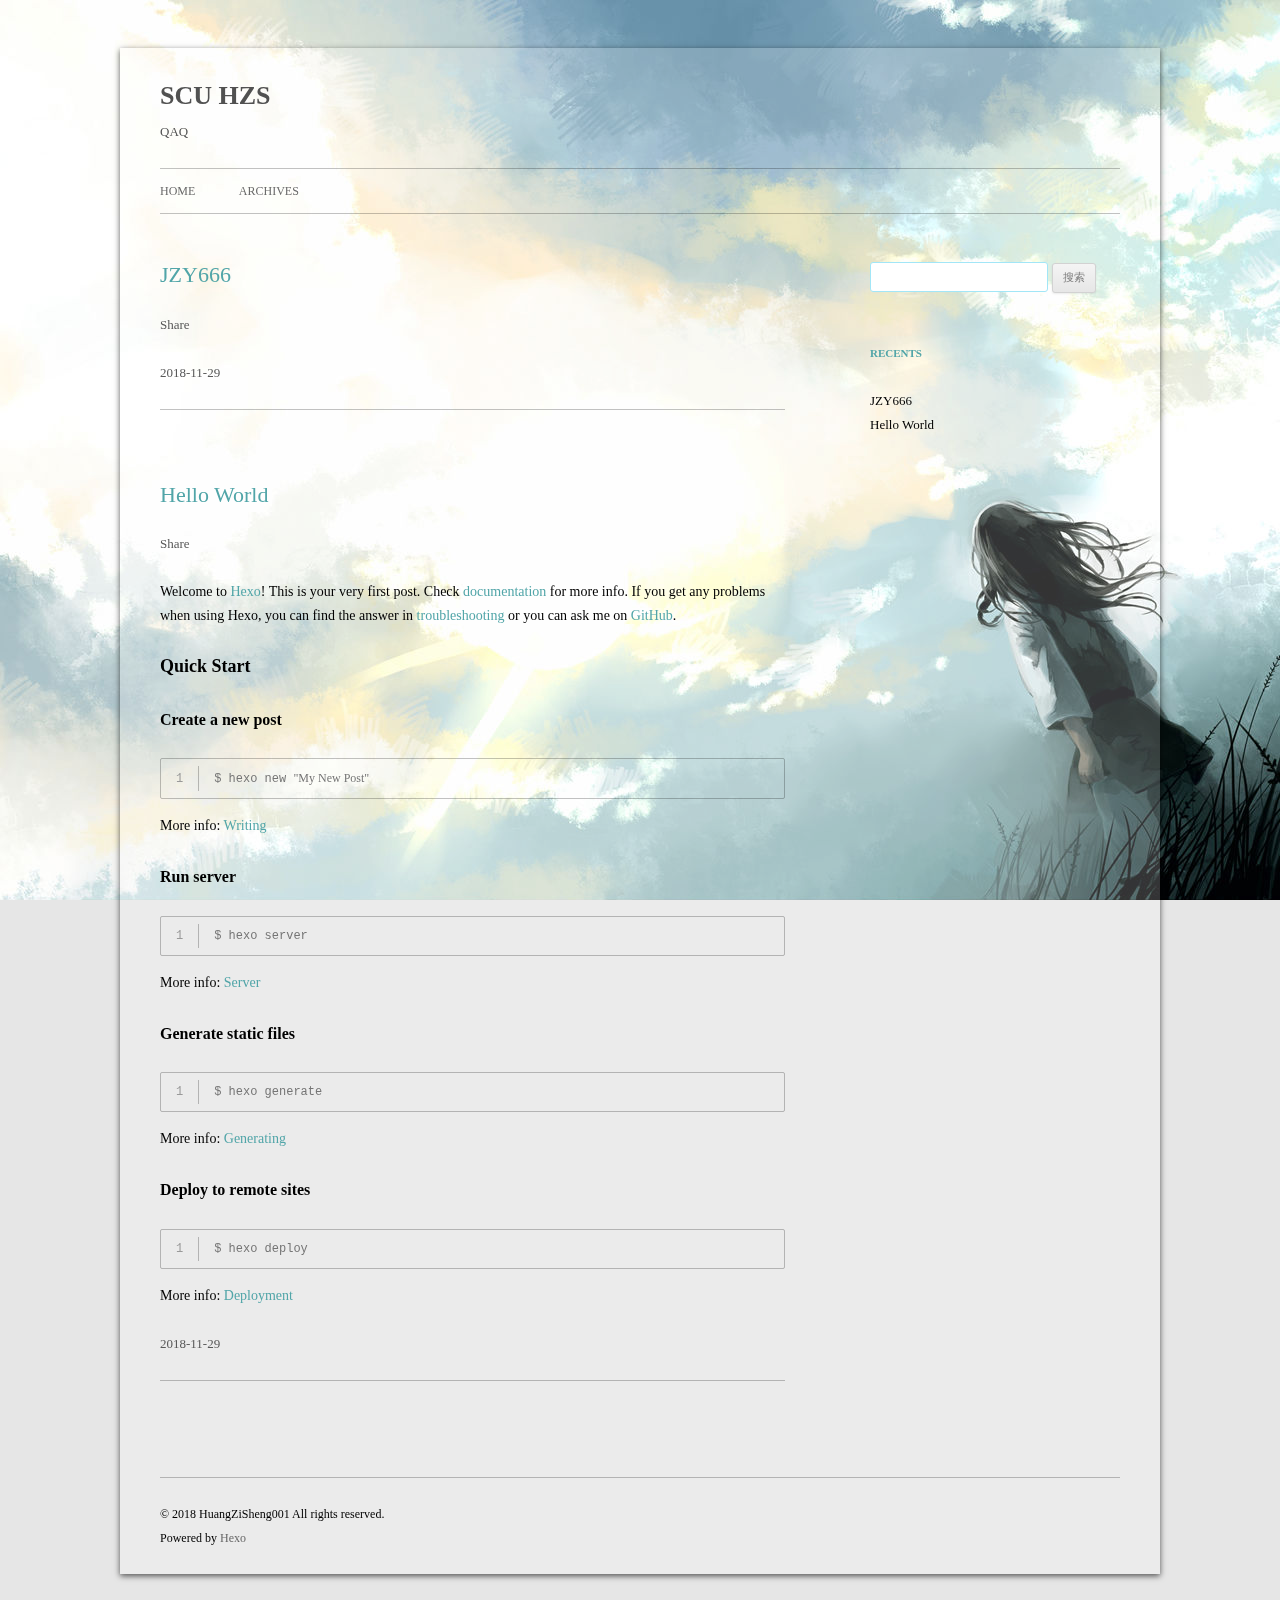
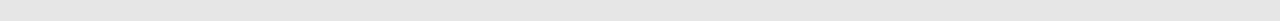
==== commit 039bbc23: "Site updated: 2018-11-30 09:58:25" ====
--- a/index.html
+++ b/index.html
@@ -70,156 +70,6 @@
       <div id="main" class="wrapper">
         <div id="primary" class="site-content"><div id="content" role="main">
   
-    <article id="post-Requests-use" class="post-Requests-use post type-post status-publish format-standard hentry">
-    <!---->
-
-      <header class="entry-header">
-        
-        
-  
-    <h1 class="entry-title">
-      <a class="article-title" href="/2018/11/29/Requests-use/">Requests_use</a>
-    </h1>
-  
-
-        
-        <div class="comments-link">
-            
-            <a href="javascript:void(0);" data-url="http://yoursite.com/2018/11/29/Requests-use/" data-id="cjp3de8oe0002ecvfqbszlkfq" class="leave-reply bdsharebuttonbox" data-cmd="more">Share</a>
-        </div><!-- .comments-link -->
-      </header><!-- .entry-header -->
-
-    <div class="entry-content">
-      
-        <h1 id="优雅到骨子里的Requests"><a href="#优雅到骨子里的Requests" class="headerlink" title="优雅到骨子里的Requests"></a>优雅到骨子里的Requests</h1><p><img src="优雅到骨子里的Requests.assets/1528811134432.png" alt="1528811134432"></p>
-<h2 id="简介"><a href="#简介" class="headerlink" title="简介"></a>简介</h2><p>上一篇文章介绍了Python的网络请求库<code>urllib</code>和<code>urllib3</code>的使用方法，那么，作为同样是网络请求库的<code>Requests</code>，相对于<code>urllib</code>，有什么优点呢？</p>
-<p>其实，只有两个词，简单优雅。</p>
-<p><code>Requests</code>的宣言就是：<strong>HTTP for Humans</strong>。可以说，<code>Requests</code>彻底贯彻了Python所代表的简单优雅的精神。</p>
-<p>之前的<code>urllib</code>做为Python的标准库，因为历史原因，使用的方式可以说是非常的麻烦而复杂的，而且官方文档也十分的简陋，常常需要去查看源码。与之相反的是，<code>Requests</code>的使用方式非常的简单、直观、人性化，让程序员的精力完全从库的使用中解放出来。</p>
-<p>甚至在官方的urllib.request的文档中，有这样一句话来推荐<code>Requests</code>：</p>
-<blockquote>
-<p>The <strong>Requests packageis</strong> recommended for a higher-level HTTP client interface.</p>
-</blockquote>
-<p><code>Requests</code>的官方文档同样也非常的完善详尽，而且少见的有中文官方文档：<a href="http://cn.python-requests.org/zh_CN/latest/。" target="_blank" rel="noopener">http://cn.python-requests.org/zh_CN/latest/。</a></p>
-<p>英文文档：<a href="http://docs.python-requests.org/en/master/api/" target="_blank" rel="noopener">http://docs.python-requests.org/en/master/api/</a></p>
-<p>当然，为了保证准确性，还是尽量查看英文文档为好。</p>
-<h2 id="作者"><a href="#作者" class="headerlink" title="作者"></a>作者</h2><p><code>Requests</code>的作者<strong>Kenneth Reitz</strong>同样是一个富有传奇色彩的人物。</p>
-<p><strong>Kenneth Reitz</strong>在有着“云服务鼻祖”之称的Heroku 公司，28岁时就担任了Python 语言的总架构师。他做了什么呢？随便列几个项目名称: requests、python-guide、pipenv、legit、autoenv，当然它也给Python界很多知名的开源项目贡献了代码，比如Flask。</p>
-<p>可以说他是Python领域举足轻重的人物，他的代码追求一种强迫症般的美感。</p>
-<p>大佬的传奇还不止于此，这是他当年在PyCON演讲时的照片：</p>
-<p><img src="优雅到骨子里的Requests.assets/1528811511456.png" alt="1528811511456"></p>
-<p>非常可爱的小胖子，同时也符合着大众对于程序员的一些刻板印象：胖、不太修边幅、腼腆。</p>
-<p>但是几年后，他变成了这样：</p>
-<p><img src="优雅到骨子里的Requests.assets/1528811688447.png" alt="1528811688447"></p>
-<p><img src="优雅到骨子里的Requests.assets/24714864ebfe14c14ae18d61b0743f10_hd.jpg" alt="24714864ebfe14c14ae18d61b0743f10_hd"></p>
-<p>emmmmm，帅哥，你这是去哪整的容？</p>
-<p>哈哈，开个玩笑。不过确实外貌方面的改变非常的巨大，由一个小肥宅的形象变得帅气潇洒。</p>
-<p>所以千万不要给自己懒散的生活态度，找任何借口。你可以变得更棒！ </p>
-<p>只要愿意去追求，我们都能变成我们想要的样子。</p>
-<h2 id="例子与特性"><a href="#例子与特性" class="headerlink" title="例子与特性"></a>例子与特性</h2><p>可以说<code>Requests</code>最大的特性就是其风格的简单直接优雅。无论是请求方法，还是响应结果的处理，还有cookies，url参数，post提交数据，都体现出了这种风格。</p>
-<p>以下是一个简单例子：</p>
-<figure class="highlight python"><table><tr><td class="gutter"><pre><span class="line">1</span><br><span class="line">2</span><br><span class="line">3</span><br><span class="line">4</span><br><span class="line">5</span><br><span class="line">6</span><br><span class="line">7</span><br><span class="line">8</span><br><span class="line">9</span><br><span class="line">10</span><br><span class="line">11</span><br><span class="line">12</span><br><span class="line">13</span><br><span class="line">14</span><br></pre></td><td class="code"><pre><span class="line"><span class="meta">&gt;&gt;&gt; </span><span class="keyword">import</span> requests</span><br><span class="line"><span class="meta">&gt;&gt;&gt; </span>resp = requests.get(<span class="string">'https://www.baidu.com'</span>)</span><br><span class="line"></span><br><span class="line"><span class="meta">&gt;&gt;&gt; </span>resp.status_code</span><br><span class="line"><span class="number">200</span></span><br><span class="line"></span><br><span class="line"><span class="meta">&gt;&gt;&gt; </span>resp.headers[<span class="string">'content-type'</span>]</span><br><span class="line"><span class="string">'application/json; charset=utf8'</span></span><br><span class="line"></span><br><span class="line"><span class="meta">&gt;&gt;&gt; </span>resp.encoding</span><br><span class="line"><span class="string">'utf-8'</span></span><br><span class="line"></span><br><span class="line"><span class="meta">&gt;&gt;&gt; </span>resp.text</span><br><span class="line"><span class="string">u'&#123;"type":"User"...'</span></span><br></pre></td></tr></table></figure>
-<p>可以看到，不论是请求的发起还是相应的处理，都是非常直观明了的。</p>
-<p><code>Requests</code>目前基本上完全满足web请求的所有需求，以下是<code>Requests</code>的特性：</p>
-<ul>
-<li>Keep-Alive &amp; 连接池</li>
-<li>国际化域名和 URL</li>
-<li>带持久 Cookie 的会话</li>
-<li>浏览器式的 SSL 认证</li>
-<li>自动内容解码</li>
-<li>基本/摘要式的身份认证</li>
-<li>优雅的 key/value Cookie</li>
-<li>自动解压</li>
-<li>Unicode 响应体</li>
-<li>HTTP(S) 代理支持</li>
-<li>文件分块上传</li>
-<li>流下载</li>
-<li>连接超时</li>
-<li>分块请求</li>
-<li>支持 <code>.netrc</code></li>
-</ul>
-<p>而<code>Requests 3.0</code>目前也募集到了资金正在开发中，预计会支持async/await来实现并发请求，且可能会支持HTTP 2.0。</p>
-<h2 id="安装"><a href="#安装" class="headerlink" title="安装"></a>安装</h2><p><code>Requests</code>的安装非常的简单，直接PIP安装即可：</p>
-<figure class="highlight python"><table><tr><td class="gutter"><pre><span class="line">1</span><br></pre></td><td class="code"><pre><span class="line">pip install requests</span><br></pre></td></tr></table></figure>
-<h2 id="使用"><a href="#使用" class="headerlink" title="使用"></a>使用</h2><p><code>Requests</code>的请求不再像<code>urllib</code>一样需要去构造各种Request、opener和handler，使用<code>Requests</code>构造的方法，并在其中传入需要的参数即可。</p>
-<h3 id="发起请求"><a href="#发起请求" class="headerlink" title="发起请求"></a>发起请求</h3><h4 id="请求方法"><a href="#请求方法" class="headerlink" title="请求方法"></a>请求方法</h4><p>每一个请求方法都有一个对应的API，比如GET请求就可以使用<code>get()</code>方法：</p>
-<figure class="highlight python"><table><tr><td class="gutter"><pre><span class="line">1</span><br><span class="line">2</span><br></pre></td><td class="code"><pre><span class="line"><span class="meta">&gt;&gt;&gt; </span><span class="keyword">import</span> requests</span><br><span class="line"><span class="meta">&gt;&gt;&gt; </span>resp = requests.get(<span class="string">'https://www.baidu.com'</span>)</span><br></pre></td></tr></table></figure>
-<p>而POST请求就可以使用<code>post()</code>方法，并且将需要提交的数据传递给data参数即可：</p>
-<figure class="highlight python"><table><tr><td class="gutter"><pre><span class="line">1</span><br><span class="line">2</span><br></pre></td><td class="code"><pre><span class="line"><span class="meta">&gt;&gt;&gt; </span><span class="keyword">import</span> requests</span><br><span class="line"><span class="meta">&gt;&gt;&gt; </span>resp = requests.post(<span class="string">'http://httpbin.org/post'</span>, data = &#123;<span class="string">'key'</span>:<span class="string">'value'</span>&#125;)</span><br></pre></td></tr></table></figure>
-<p>而其他的请求类型，都有各自对应的方法：</p>
-<figure class="highlight python"><table><tr><td class="gutter"><pre><span class="line">1</span><br><span class="line">2</span><br><span class="line">3</span><br><span class="line">4</span><br></pre></td><td class="code"><pre><span class="line"><span class="meta">&gt;&gt;&gt; </span>resp = requests.put(<span class="string">'http://httpbin.org/put'</span>, data = &#123;<span class="string">'key'</span>:<span class="string">'value'</span>&#125;)</span><br><span class="line"><span class="meta">&gt;&gt;&gt; </span>resp = requests.delete(<span class="string">'http://httpbin.org/delete'</span>)</span><br><span class="line"><span class="meta">&gt;&gt;&gt; </span>resp = requests.head(<span class="string">'http://httpbin.org/get'</span>)</span><br><span class="line"><span class="meta">&gt;&gt;&gt; </span>resp = requests.options(<span class="string">'http://httpbin.org/get'</span>)</span><br></pre></td></tr></table></figure>
-<p>非常的简单直观明了。</p>
-<hr>
-<h4 id="传递URL参数"><a href="#传递URL参数" class="headerlink" title="传递URL参数"></a>传递URL参数</h4><p>传递URL参数也不用再像<code>urllib</code>中那样需要去拼接URL，而是简单的，构造一个字典，并在请求时将其传递给params参数：</p>
-<figure class="highlight python"><table><tr><td class="gutter"><pre><span class="line">1</span><br><span class="line">2</span><br><span class="line">3</span><br></pre></td><td class="code"><pre><span class="line"><span class="meta">&gt;&gt;&gt; </span><span class="keyword">import</span> requests</span><br><span class="line"><span class="meta">&gt;&gt;&gt; </span>params = &#123;<span class="string">'key1'</span>: <span class="string">'value1'</span>, <span class="string">'key2'</span>: <span class="string">'value2'</span>&#125;</span><br><span class="line"><span class="meta">&gt;&gt;&gt; </span>resp = requests.get(<span class="string">"http://httpbin.org/get"</span>, params=params)</span><br></pre></td></tr></table></figure>
-<p>此时，查看请求的URL，则可以看到URL已经构造正确了：</p>
-<figure class="highlight"><table><tr><td class="gutter"><pre><span class="line">1</span><br><span class="line">2</span><br></pre></td><td class="code"><pre><span class="line"><span class="meta">&gt;&gt;&gt; </span>print(resp.url)</span><br><span class="line">http://httpbin.org/get?key2=value2&amp;key1=value1</span><br></pre></td></tr></table></figure>
-<p>并且，有时候我们会遇到相同的url参数名，但有不同的值，而python的字典又不支持键的重名，那么我们可以把键的值用列表表示：</p>
-<figure class="highlight"><table><tr><td class="gutter"><pre><span class="line">1</span><br><span class="line">2</span><br><span class="line">3</span><br><span class="line">4</span><br></pre></td><td class="code"><pre><span class="line"><span class="meta">&gt;&gt;&gt; </span>params = &#123;<span class="string">'key1'</span>: <span class="string">'value1'</span>, <span class="string">'key2'</span>: [<span class="string">'value2'</span>, <span class="string">'value3'</span>]&#125;</span><br><span class="line"><span class="meta">&gt;&gt;&gt; </span>resp = requests.get(<span class="string">'http://httpbin.org/get'</span>, params=params)</span><br><span class="line"><span class="meta">&gt;&gt;&gt; </span>print(resp.url)</span><br><span class="line">http://httpbin.org/get?key1=value1&amp;key2=value2&amp;key2=value3</span><br></pre></td></tr></table></figure>
-<hr>
-<h4 id="自定义Headers"><a href="#自定义Headers" class="headerlink" title="自定义Headers"></a>自定义Headers</h4><p>如果想自定义请求的Headers，同样的将字典数据传递给headers参数。</p>
-<figure class="highlight python"><table><tr><td class="gutter"><pre><span class="line">1</span><br><span class="line">2</span><br><span class="line">3</span><br></pre></td><td class="code"><pre><span class="line"><span class="meta">&gt;&gt;&gt; </span>url = <span class="string">'https://api.github.com/some/endpoint'</span></span><br><span class="line"><span class="meta">&gt;&gt;&gt; </span>headers = &#123;<span class="string">'user-agent'</span>: <span class="string">'my-app/0.0.1'</span>&#125;</span><br><span class="line"><span class="meta">&gt;&gt;&gt; </span>resp = requests.get(url, headers=headers)</span><br></pre></td></tr></table></figure>
-<h4 id="自定义Cookies"><a href="#自定义Cookies" class="headerlink" title="自定义Cookies"></a>自定义Cookies</h4><p><code>Requests</code>中自定义Cookies也不用再去构造CookieJar对象，直接将字典递给cookies参数。</p>
-<figure class="highlight python"><table><tr><td class="gutter"><pre><span class="line">1</span><br><span class="line">2</span><br><span class="line">3</span><br><span class="line">4</span><br><span class="line">5</span><br><span class="line">6</span><br></pre></td><td class="code"><pre><span class="line"><span class="meta">&gt;&gt;&gt; </span>url = <span class="string">'http://httpbin.org/cookies'</span></span><br><span class="line"><span class="meta">&gt;&gt;&gt; </span>cookies = &#123;<span class="string">'cookies_are'</span>: <span class="string">'working'</span>&#125;</span><br><span class="line"></span><br><span class="line"><span class="meta">&gt;&gt;&gt; </span>resp = requests.get(url, cookies=cookies)</span><br><span class="line"><span class="meta">&gt;&gt;&gt; </span>resp.text</span><br><span class="line"><span class="string">'&#123;"cookies": &#123;"cookies_are": "working"&#125;&#125;'</span></span><br></pre></td></tr></table></figure>
-<h4 id="设置代理"><a href="#设置代理" class="headerlink" title="设置代理"></a>设置代理</h4><p>当我们需要使用代理时，同样构造代理字典，传递给<code>proxies</code>参数。</p>
-<figure class="highlight python"><table><tr><td class="gutter"><pre><span class="line">1</span><br><span class="line">2</span><br><span class="line">3</span><br><span class="line">4</span><br><span class="line">5</span><br><span class="line">6</span><br><span class="line">7</span><br><span class="line">8</span><br></pre></td><td class="code"><pre><span class="line"><span class="keyword">import</span> requests</span><br><span class="line"></span><br><span class="line">proxies = &#123;</span><br><span class="line">  <span class="string">'http'</span>: <span class="string">'http://10.10.1.10:3128'</span>,</span><br><span class="line">  <span class="string">'https'</span>: <span class="string">'http://10.10.1.10:1080'</span>,</span><br><span class="line">&#125;</span><br><span class="line"></span><br><span class="line">requests.get(<span class="string">'http://example.org'</span>, proxies=proxies)</span><br></pre></td></tr></table></figure>
-<h4 id="重定向"><a href="#重定向" class="headerlink" title="重定向"></a>重定向</h4><p>在网络请求中，我们常常会遇到状态码是3开头的重定向问题，在<code>Requests</code>中是默认开启允许重定向的，即遇到重定向时，会自动继续访问。</p>
-<figure class="highlight python"><table><tr><td class="gutter"><pre><span class="line">1</span><br><span class="line">2</span><br><span class="line">3</span><br></pre></td><td class="code"><pre><span class="line"><span class="meta">&gt;&gt;&gt; </span>resp = requests.get(<span class="string">'http://github.com'</span>, allow_redirects=<span class="keyword">False</span>)</span><br><span class="line"><span class="meta">&gt;&gt;&gt; </span>resp.status_code</span><br><span class="line"><span class="number">301</span></span><br></pre></td></tr></table></figure>
-<h4 id="禁止证书验证"><a href="#禁止证书验证" class="headerlink" title="禁止证书验证"></a>禁止证书验证</h4><p>有时候我们使用了抓包工具，这个时候由于抓包工具提供的证书并不是由受信任的数字证书颁发机构颁发的，所以证书的验证会失败，所以我们就需要关闭证书验证。</p>
-<p>在请求的时候把<code>verify</code>参数设置为<code>False</code>就可以关闭证书验证了。</p>
-<figure class="highlight python"><table><tr><td class="gutter"><pre><span class="line">1</span><br><span class="line">2</span><br></pre></td><td class="code"><pre><span class="line"><span class="meta">&gt;&gt;&gt; </span><span class="keyword">import</span> requests</span><br><span class="line"><span class="meta">&gt;&gt;&gt; </span>resp = requests.get(<span class="string">'http://httpbin.org/post'</span>, verify=<span class="keyword">False</span>)</span><br></pre></td></tr></table></figure>
-<p>但是关闭验证后，会有一个比较烦人的<code>warning</code></p>
-<figure class="highlight python"><table><tr><td class="gutter"><pre><span class="line">1</span><br><span class="line">2</span><br></pre></td><td class="code"><pre><span class="line">py:<span class="number">858</span>: InsecureRequestWarning: Unverified HTTPS request <span class="keyword">is</span> being made. Adding certificate verification <span class="keyword">is</span> strongly advised. See: https://urllib3.readthedocs.io/en/latest/advanced-usage.html<span class="comment">#ssl-warnings</span></span><br><span class="line">  InsecureRequestWarning)</span><br></pre></td></tr></table></figure>
-<p>可以使用以下方法关闭警告：</p>
-<figure class="highlight python"><table><tr><td class="gutter"><pre><span class="line">1</span><br><span class="line">2</span><br><span class="line">3</span><br></pre></td><td class="code"><pre><span class="line"><span class="keyword">from</span> requests.packages.urllib3.exceptions <span class="keyword">import</span> InsecureRequestWarning</span><br><span class="line"><span class="comment"># 禁用安全请求警告</span></span><br><span class="line">requests.packages.urllib3.disable_warnings(InsecureRequestWarning)</span><br></pre></td></tr></table></figure>
-<h4 id="设置超时"><a href="#设置超时" class="headerlink" title="设置超时"></a>设置超时</h4><p>设置访问超时，设置<code>timeout</code>参数即可。</p>
-<figure class="highlight python"><table><tr><td class="gutter"><pre><span class="line">1</span><br><span class="line">2</span><br><span class="line">3</span><br><span class="line">4</span><br></pre></td><td class="code"><pre><span class="line"><span class="meta">&gt;&gt;&gt; </span>requests.get(<span class="string">'http://github.com'</span>, timeout=<span class="number">0.001</span>)</span><br><span class="line">Traceback (most recent call last):</span><br><span class="line">  File <span class="string">"&lt;stdin&gt;"</span>, line <span class="number">1</span>, <span class="keyword">in</span> &lt;module&gt;</span><br><span class="line">requests.exceptions.Timeout: HTTPConnectionPool(host=<span class="string">'github.com'</span>, port=<span class="number">80</span>): Request timed out. (timeout=<span class="number">0.001</span>)</span><br></pre></td></tr></table></figure>
-<p>可见，通过<code>Requests</code>发起请求，只需要构造好几个需要的字典，并将其传入请求的方法中，即可完成基本的网络请求。</p>
-<h3 id="响应"><a href="#响应" class="headerlink" title="响应"></a>响应</h3><p>通过<code>Requests</code>发起请求获取到的，是一个<code>requests.models.Response</code>对象。通过这个对象我们可以很方便的获取响应的内容。</p>
-<h4 id="响应内容"><a href="#响应内容" class="headerlink" title="响应内容"></a>响应内容</h4><p>之前通过<code>urllib</code>获取的响应，读取的内容都是bytes的二进制格式，需要我们自己去将结果<code>decode()</code>一次转换成字符串数据。</p>
-<p>而<code>Requests</code>通过<code>text</code>属性，就可以获得字符串格式的响应内容。</p>
-<figure class="highlight python"><table><tr><td class="gutter"><pre><span class="line">1</span><br><span class="line">2</span><br><span class="line">3</span><br><span class="line">4</span><br><span class="line">5</span><br></pre></td><td class="code"><pre><span class="line"><span class="meta">&gt;&gt;&gt; </span><span class="keyword">import</span> requests</span><br><span class="line"></span><br><span class="line"><span class="meta">&gt;&gt;&gt; </span>resp = requests.get(<span class="string">'https://api.github.com/events'</span>)</span><br><span class="line"><span class="meta">&gt;&gt;&gt; </span>resp.text</span><br><span class="line"><span class="string">u'[&#123;"repository":&#123;"open_issues":0,"url":"https://github.com/...</span></span><br></pre></td></tr></table></figure>
-<p><code>Requests</code>会自动的根据响应的报头来猜测网页的编码是什么，然后根据猜测的编码来解码网页内容，基本上大部分的网页都能够正确的被解码。而如果发现<code>text</code>解码不正确的时候，就需要我们自己手动的去指定解码的编码格式。</p>
-<figure class="highlight python"><table><tr><td class="gutter"><pre><span class="line">1</span><br><span class="line">2</span><br><span class="line">3</span><br><span class="line">4</span><br><span class="line">5</span><br><span class="line">6</span><br></pre></td><td class="code"><pre><span class="line"><span class="meta">&gt;&gt;&gt; </span><span class="keyword">import</span> requests</span><br><span class="line"></span><br><span class="line"><span class="meta">&gt;&gt;&gt; </span>resp = requests.get(<span class="string">'https://api.github.com/events'</span>)</span><br><span class="line"><span class="meta">&gt;&gt;&gt; </span>resp.encoding = <span class="string">'utf-8'</span></span><br><span class="line"><span class="meta">&gt;&gt;&gt; </span>resp.text</span><br><span class="line"><span class="string">u'[&#123;"repository":&#123;"open_issues":0,"url":"https://github.com/...</span></span><br></pre></td></tr></table></figure>
-<p>而如果你需要获得原始的二进制数据，那么使用<code>content</code>属性即可。</p>
-<figure class="highlight python"><table><tr><td class="gutter"><pre><span class="line">1</span><br><span class="line">2</span><br></pre></td><td class="code"><pre><span class="line"><span class="meta">&gt;&gt;&gt; </span>resp.content</span><br><span class="line"><span class="string">b'[&#123;"repository":&#123;"open_issues":0,"url":"https://github.com/...</span></span><br></pre></td></tr></table></figure>
-<p>如果我们访问之后获得的数据是JSON格式的，那么我们可以使用<code>json()</code>方法，直接获取转换成字典格式的数据。</p>
-<figure class="highlight python"><table><tr><td class="gutter"><pre><span class="line">1</span><br><span class="line">2</span><br><span class="line">3</span><br><span class="line">4</span><br><span class="line">5</span><br></pre></td><td class="code"><pre><span class="line"><span class="meta">&gt;&gt;&gt; </span><span class="keyword">import</span> requests</span><br><span class="line"></span><br><span class="line"><span class="meta">&gt;&gt;&gt; </span>resp = requests.get(<span class="string">'https://api.github.com/events'</span>)</span><br><span class="line"><span class="meta">&gt;&gt;&gt; </span>resp.json()</span><br><span class="line">[&#123;<span class="string">u'repository'</span>: &#123;<span class="string">u'open_issues'</span>: <span class="number">0</span>, <span class="string">u'url'</span>: <span class="string">'https://github.com/...</span></span><br></pre></td></tr></table></figure>
-<h4 id="状态码"><a href="#状态码" class="headerlink" title="状态码"></a>状态码</h4><p>通过<code>status_code</code>属性获取响应的状态码</p>
-<figure class="highlight python"><table><tr><td class="gutter"><pre><span class="line">1</span><br><span class="line">2</span><br><span class="line">3</span><br></pre></td><td class="code"><pre><span class="line"><span class="meta">&gt;&gt;&gt; </span>resp = requests.get(<span class="string">'http://httpbin.org/get'</span>)</span><br><span class="line"><span class="meta">&gt;&gt;&gt; </span>resp.status_code</span><br><span class="line"><span class="number">200</span></span><br></pre></td></tr></table></figure>
-<h4 id="响应报头"><a href="#响应报头" class="headerlink" title="响应报头"></a>响应报头</h4><p>通过<code>headers</code>属性获取响应的报头</p>
-<figure class="highlight python"><table><tr><td class="gutter"><pre><span class="line">1</span><br><span class="line">2</span><br><span class="line">3</span><br><span class="line">4</span><br><span class="line">5</span><br><span class="line">6</span><br><span class="line">7</span><br><span class="line">8</span><br><span class="line">9</span><br><span class="line">10</span><br></pre></td><td class="code"><pre><span class="line"><span class="meta">&gt;&gt;&gt; </span>r.headers</span><br><span class="line">&#123;</span><br><span class="line">    <span class="string">'content-encoding'</span>: <span class="string">'gzip'</span>,</span><br><span class="line">    <span class="string">'transfer-encoding'</span>: <span class="string">'chunked'</span>,</span><br><span class="line">    <span class="string">'connection'</span>: <span class="string">'close'</span>,</span><br><span class="line">    <span class="string">'server'</span>: <span class="string">'nginx/1.0.4'</span>,</span><br><span class="line">    <span class="string">'x-runtime'</span>: <span class="string">'148ms'</span>,</span><br><span class="line">    <span class="string">'etag'</span>: <span class="string">'"e1ca502697e5c9317743dc078f67693f"'</span>,</span><br><span class="line">    <span class="string">'content-type'</span>: <span class="string">'application/json'</span></span><br><span class="line">&#125;</span><br></pre></td></tr></table></figure>
-<h4 id="服务器返回的cookies"><a href="#服务器返回的cookies" class="headerlink" title="服务器返回的cookies"></a>服务器返回的cookies</h4><p>通过<code>cookies</code>属性获取服务器返回的<code>cookies</code></p>
-<figure class="highlight python"><table><tr><td class="gutter"><pre><span class="line">1</span><br><span class="line">2</span><br><span class="line">3</span><br><span class="line">4</span><br></pre></td><td class="code"><pre><span class="line"><span class="meta">&gt;&gt;&gt; </span>url = <span class="string">'http://example.com/some/cookie/setting/url'</span></span><br><span class="line"><span class="meta">&gt;&gt;&gt; </span>resp = requests.get(url)</span><br><span class="line"><span class="meta">&gt;&gt;&gt; </span>resp.cookies[<span class="string">'example_cookie_name'</span>]</span><br><span class="line"><span class="string">'example_cookie_value'</span></span><br></pre></td></tr></table></figure>
-<h4 id="url"><a href="#url" class="headerlink" title="url"></a>url</h4><p>还可以使用<code>url</code>属性查看访问的url。</p>
-<figure class="highlight"><table><tr><td class="gutter"><pre><span class="line">1</span><br><span class="line">2</span><br><span class="line">3</span><br><span class="line">4</span><br><span class="line">5</span><br></pre></td><td class="code"><pre><span class="line"><span class="meta">&gt;&gt;&gt; </span><span class="keyword">import</span> requests</span><br><span class="line"><span class="meta">&gt;&gt;&gt; </span>params = &#123;<span class="string">'key1'</span>: <span class="string">'value1'</span>, <span class="string">'key2'</span>: <span class="string">'value2'</span>&#125;</span><br><span class="line"><span class="meta">&gt;&gt;&gt; </span>resp = requests.get(<span class="string">"http://httpbin.org/get"</span>, params=params)</span><br><span class="line"><span class="meta">&gt;&gt;&gt; </span>print(resp.url)</span><br><span class="line">http://httpbin.org/get?key2=value2&amp;key1=value1</span><br></pre></td></tr></table></figure>
-<h3 id="Session"><a href="#Session" class="headerlink" title="Session"></a>Session</h3><p>在<code>Requests</code>中，实现了<code>Session(会话)</code>功能，当我们使用<code>Session</code>时，能够像浏览器一样，在没有关闭关闭浏览器时，能够保持住访问的状态。</p>
-<p>这个功能常常被我们用于登陆之后的数据获取，使我们不用再一次又一次的传递cookies。</p>
-<figure class="highlight python"><table><tr><td class="gutter"><pre><span class="line">1</span><br><span class="line">2</span><br><span class="line">3</span><br><span class="line">4</span><br><span class="line">5</span><br><span class="line">6</span><br><span class="line">7</span><br><span class="line">8</span><br><span class="line">9</span><br></pre></td><td class="code"><pre><span class="line"><span class="keyword">import</span> requests</span><br><span class="line"></span><br><span class="line">session = requests.Session()</span><br><span class="line"></span><br><span class="line">session.get(<span class="string">'http://httpbin.org/cookies/set/sessioncookie/123456789'</span>)</span><br><span class="line">resp = session.get(<span class="string">'http://httpbin.org/cookies'</span>)</span><br><span class="line"></span><br><span class="line">print(resp.text)</span><br><span class="line"><span class="comment"># '&#123;"cookies": &#123;"sessioncookie": "123456789"&#125;&#125;'</span></span><br></pre></td></tr></table></figure>
-<p>首先我们需要去生成一个<code>Session</code>对象，然后用这个<code>Session</code>对象来发起访问，发起访问的方法与正常的请求是一摸一样的。</p>
-<p>同时，需要注意的是，如果是我们在<code>get()</code>方法中传入<code>headers</code>和<code>cookies</code>等数据，那么这些数据只在当前这一次请求中有效。如果你想要让一个<code>headers</code>在<code>Session</code>的整个生命周期内都有效的话，需要用以下的方式来进行设置：</p>
-<figure class="highlight python"><table><tr><td class="gutter"><pre><span class="line">1</span><br><span class="line">2</span><br><span class="line">3</span><br><span class="line">4</span><br><span class="line">5</span><br><span class="line">6</span><br></pre></td><td class="code"><pre><span class="line"><span class="comment"># 设置整个headers</span></span><br><span class="line">session.headers = &#123;</span><br><span class="line">    <span class="string">'user-agent'</span>: <span class="string">'my-app/0.0.1'</span></span><br><span class="line">&#125;</span><br><span class="line"><span class="comment"># 增加一条headers</span></span><br><span class="line">session.headers.update(&#123;<span class="string">'x-test'</span>: <span class="string">'true'</span>&#125;)</span><br></pre></td></tr></table></figure>
-
-      
-    </div><!-- .entry-content -->
-
-    <footer class="entry-meta">
-    <a href="/2018/11/29/Requests-use/">
-    <time datetime="2018-11-29T13:54:44.000Z" class="entry-date">
-        2018-11-29
-    </time>
-</a>
-    
-    
-    </footer>
-</article>
-
-
-
-
-
-
-  
     <article id="post-JZY666" class="post-JZY666 post type-post status-publish format-standard hentry">
     <!---->
 
@@ -235,7 +85,7 @@
         
         <div class="comments-link">
             
-            <a href="javascript:void(0);" data-url="http://yoursite.com/2018/11/29/JZY666/" data-id="cjp3de8mt0000ecvfh9if08x2" class="leave-reply bdsharebuttonbox" data-cmd="more">Share</a>
+            <a href="javascript:void(0);" data-url="http://yoursite.com/2018/11/29/JZY666/" data-id="cjp3dphon00000svfi2lzhf15" class="leave-reply bdsharebuttonbox" data-cmd="more">Share</a>
         </div><!-- .comments-link -->
       </header><!-- .entry-header -->
 
@@ -277,7 +127,7 @@
         
         <div class="comments-link">
             
-            <a href="javascript:void(0);" data-url="http://yoursite.com/2018/11/29/hello-world/" data-id="cjp3de8nu0001ecvfff6j36gt" class="leave-reply bdsharebuttonbox" data-cmd="more">Share</a>
+            <a href="javascript:void(0);" data-url="http://yoursite.com/2018/11/29/hello-world/" data-id="cjp3dphot00010svfjhwvci2z" class="leave-reply bdsharebuttonbox" data-cmd="more">Share</a>
         </div><!-- .comments-link -->
       </header><!-- .entry-header -->
 
@@ -336,10 +186,6 @@
       <ul>
         
           <li>
-            <a href="/2018/11/29/Requests-use/">Requests_use</a>
-          </li>
-        
-          <li>
             <a href="/2018/11/29/JZY666/">JZY666</a>
           </li>
         
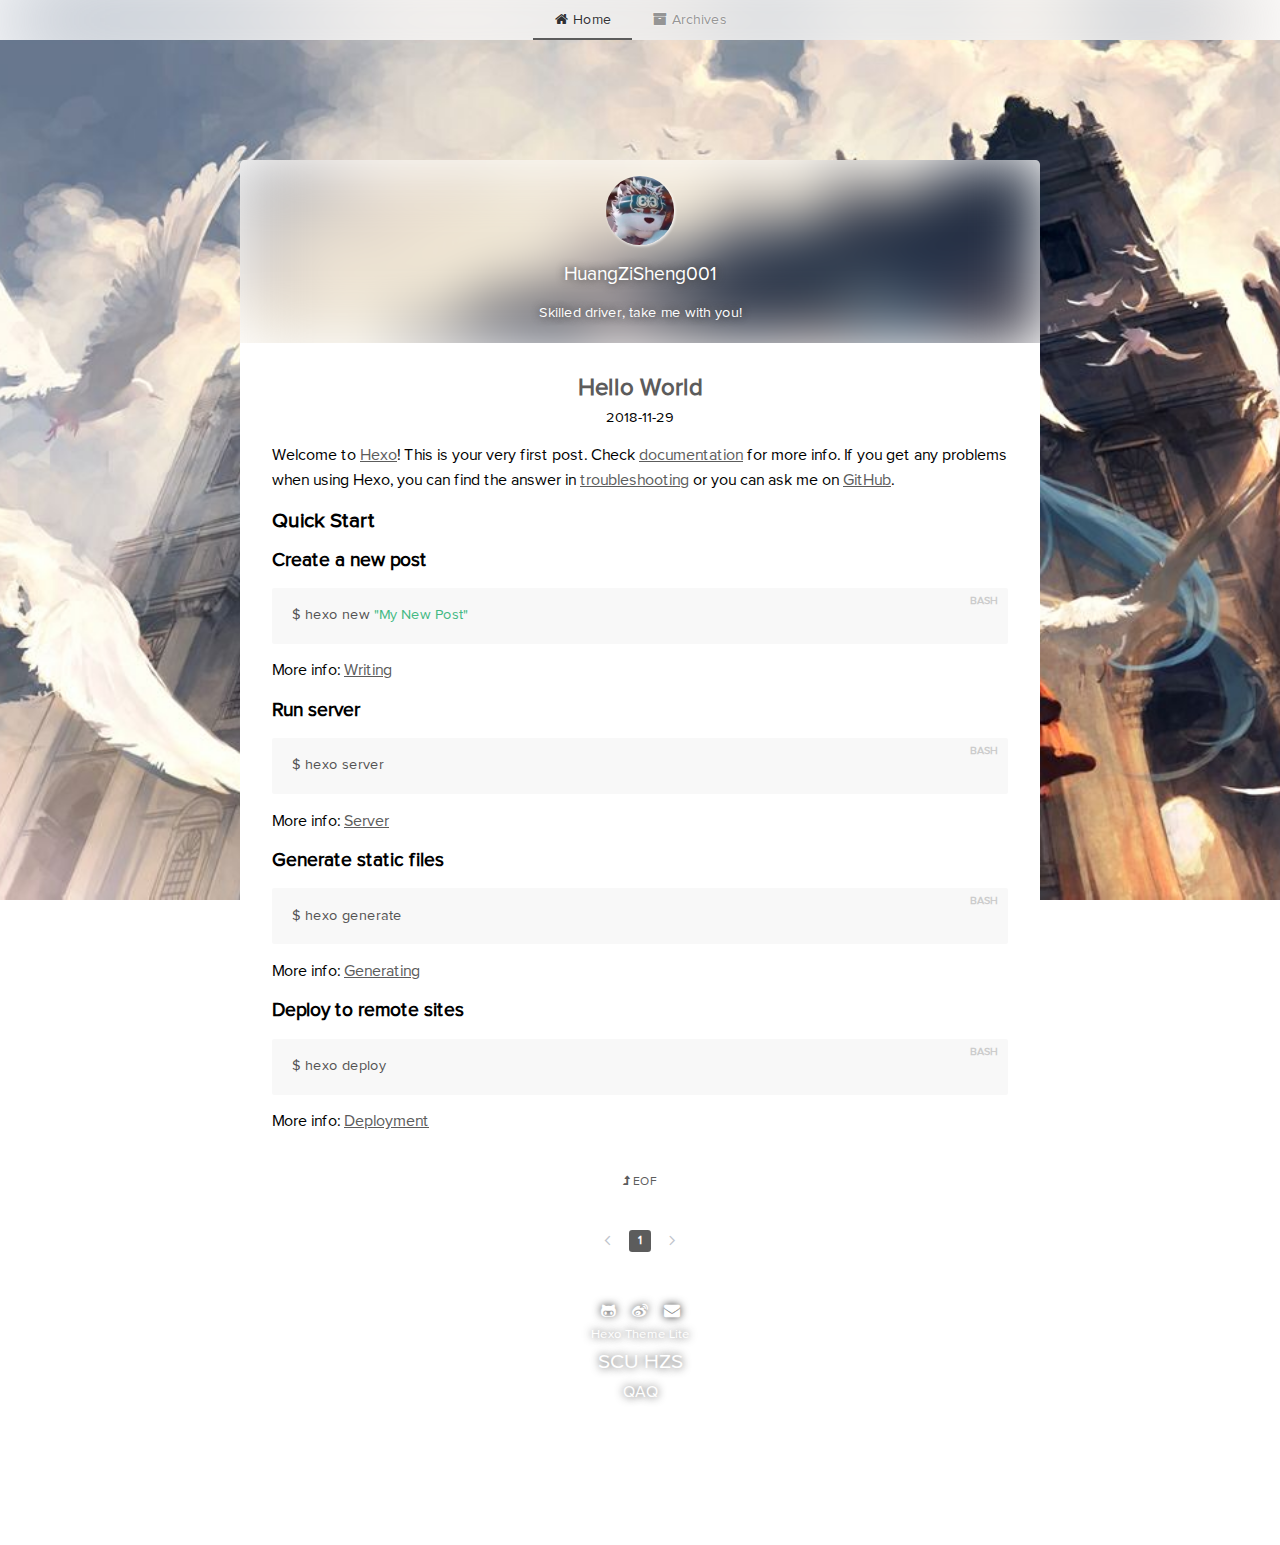
==== commit e1041f68: "Site updated: 2018-11-30 10:17:09" ====
--- a/index.html
+++ b/index.html
@@ -1,229 +1 @@
-<!DOCTYPE html>
-<html>
-<head><meta name="generator" content="Hexo 3.8.0">
-  <meta charset="utf-8">
-  
-  
-  <meta name="description" content="Skilled driver, take me with you!">
-  
-
-  
-  <meta name="keywords" content="Blog">
-  
-  
-  
-  
-  
-  
-  <title>SCU HZS</title>
-  <meta name="viewport" content="width=device-width, initial-scale=1, maximum-scale=1">
-  <meta name="description" content="Skilled driver, take me with you!">
-<meta name="keywords" content="Blog">
-<meta property="og:type" content="website">
-<meta property="og:title" content="SCU HZS">
-<meta property="og:url" content="http://yoursite.com/index.html">
-<meta property="og:site_name" content="SCU HZS">
-<meta property="og:description" content="Skilled driver, take me with you!">
-<meta property="og:locale" content="ENGLISH">
-<meta name="twitter:card" content="summary">
-<meta name="twitter:title" content="SCU HZS">
-<meta name="twitter:description" content="Skilled driver, take me with you!">
-  
-  
-    <link rel="icon" href="/css/images/favicon.ico">
-  
-  <link rel="stylesheet" href="/css/style.css">
-  
-
-  
-  <!-- baidu webmaster push -->
-  <script src="//push.zhanzhang.baidu.com/push.js"></script>
-</head></html>
-<body class="home blog custom-background custom-font-enabled single-author">
-  <div id="page" class="hfeed site">
-      <header id="masthead" class="site-header" role="banner">
-    <hgroup>
-      <h1 class="site-title">
-        <a href="/" title="SCU HZS" rel="home">SCU HZS</a>
-      </h1>
-      
-        <h2 class="site-description">
-          <a href="/" id="subtitle">QAQ</a>
-        </h2>
-      
-    </hgroup>
-
-    <nav id="site-navigation" class="main-navigation" role="navigation">
-            <button class="menu-toggle">菜单</button>
-            <a class="assistive-text" href="/#content" title="跳至内容">跳至内容</a><!--TODO-->
-            <div class="menu-main-container">
-                <ul id="menu-main" class="nav-menu">
-                
-                    <li class="menu-item menu-item-type-post_type menu-item-object-page"><a href="/">Home</a></li>
-                
-                    <li class="menu-item menu-item-type-post_type menu-item-object-page"><a href="/archives">Archives</a></li>
-                
-                </ul>
-            </div>
-    </nav>
-</header>
-      <div id="main" class="wrapper">
-        <div id="primary" class="site-content"><div id="content" role="main">
-  
-    <article id="post-JZY666" class="post-JZY666 post type-post status-publish format-standard hentry">
-    <!---->
-
-      <header class="entry-header">
-        
-        
-  
-    <h1 class="entry-title">
-      <a class="article-title" href="/2018/11/29/JZY666/">JZY666</a>
-    </h1>
-  
-
-        
-        <div class="comments-link">
-            
-            <a href="javascript:void(0);" data-url="http://yoursite.com/2018/11/29/JZY666/" data-id="cjp3dphon00000svfi2lzhf15" class="leave-reply bdsharebuttonbox" data-cmd="more">Share</a>
-        </div><!-- .comments-link -->
-      </header><!-- .entry-header -->
-
-    <div class="entry-content">
-      
-        
-      
-    </div><!-- .entry-content -->
-
-    <footer class="entry-meta">
-    <a href="/2018/11/29/JZY666/">
-    <time datetime="2018-11-29T13:28:26.000Z" class="entry-date">
-        2018-11-29
-    </time>
-</a>
-    
-    
-    </footer>
-</article>
-
-
-
-
-
-
-  
-    <article id="post-hello-world" class="post-hello-world post type-post status-publish format-standard hentry">
-    <!---->
-
-      <header class="entry-header">
-        
-        
-  
-    <h1 class="entry-title">
-      <a class="article-title" href="/2018/11/29/hello-world/">Hello World</a>
-    </h1>
-  
-
-        
-        <div class="comments-link">
-            
-            <a href="javascript:void(0);" data-url="http://yoursite.com/2018/11/29/hello-world/" data-id="cjp3dphot00010svfjhwvci2z" class="leave-reply bdsharebuttonbox" data-cmd="more">Share</a>
-        </div><!-- .comments-link -->
-      </header><!-- .entry-header -->
-
-    <div class="entry-content">
-      
-        <p>Welcome to <a href="https://hexo.io/" target="_blank" rel="noopener">Hexo</a>! This is your very first post. Check <a href="https://hexo.io/docs/" target="_blank" rel="noopener">documentation</a> for more info. If you get any problems when using Hexo, you can find the answer in <a href="https://hexo.io/docs/troubleshooting.html" target="_blank" rel="noopener">troubleshooting</a> or you can ask me on <a href="https://github.com/hexojs/hexo/issues" target="_blank" rel="noopener">GitHub</a>.</p>
-<h2 id="Quick-Start"><a href="#Quick-Start" class="headerlink" title="Quick Start"></a>Quick Start</h2><h3 id="Create-a-new-post"><a href="#Create-a-new-post" class="headerlink" title="Create a new post"></a>Create a new post</h3><figure class="highlight bash"><table><tr><td class="gutter"><pre><span class="line">1</span><br></pre></td><td class="code"><pre><span class="line">$ hexo new <span class="string">"My New Post"</span></span><br></pre></td></tr></table></figure>
-<p>More info: <a href="https://hexo.io/docs/writing.html" target="_blank" rel="noopener">Writing</a></p>
-<h3 id="Run-server"><a href="#Run-server" class="headerlink" title="Run server"></a>Run server</h3><figure class="highlight bash"><table><tr><td class="gutter"><pre><span class="line">1</span><br></pre></td><td class="code"><pre><span class="line">$ hexo server</span><br></pre></td></tr></table></figure>
-<p>More info: <a href="https://hexo.io/docs/server.html" target="_blank" rel="noopener">Server</a></p>
-<h3 id="Generate-static-files"><a href="#Generate-static-files" class="headerlink" title="Generate static files"></a>Generate static files</h3><figure class="highlight bash"><table><tr><td class="gutter"><pre><span class="line">1</span><br></pre></td><td class="code"><pre><span class="line">$ hexo generate</span><br></pre></td></tr></table></figure>
-<p>More info: <a href="https://hexo.io/docs/generating.html" target="_blank" rel="noopener">Generating</a></p>
-<h3 id="Deploy-to-remote-sites"><a href="#Deploy-to-remote-sites" class="headerlink" title="Deploy to remote sites"></a>Deploy to remote sites</h3><figure class="highlight bash"><table><tr><td class="gutter"><pre><span class="line">1</span><br></pre></td><td class="code"><pre><span class="line">$ hexo deploy</span><br></pre></td></tr></table></figure>
-<p>More info: <a href="https://hexo.io/docs/deployment.html" target="_blank" rel="noopener">Deployment</a></p>
-
-      
-    </div><!-- .entry-content -->
-
-    <footer class="entry-meta">
-    <a href="/2018/11/29/hello-world/">
-    <time datetime="2018-11-29T11:23:39.318Z" class="entry-date">
-        2018-11-29
-    </time>
-</a>
-    
-    
-    </footer>
-</article>
-
-
-
-
-
-
-  
-  
-
-</div></div>
-        <div id="secondary" class="widget-area" role="complementary">
-  
-    <aside id="search" class="widget widget_search"><form role="search" method="get" accept-charset="utf-8" id="searchform" class="searchform" action="//google.com/search">
-    <div>
-        <input type="text" value="" name="s" id="s">
-        <input type="submit" id="searchsubmit" value="搜索">
-    </div>
-</form></aside>
-  
-    
-  
-    
-  
-    
-  <aside class="widget">
-    <h3 class="widget-title">Recents</h3>
-    <div class="widget-content">
-      <ul>
-        
-          <li>
-            <a href="/2018/11/29/JZY666/">JZY666</a>
-          </li>
-        
-          <li>
-            <a href="/2018/11/29/hello-world/">Hello World</a>
-          </li>
-        
-      </ul>
-    </div>
-  </aside>
-
-  
-    
-  
-    
-  
-</div>
-      </div>
-      <footer id="colophon" role="contentinfo">
-    <p>&copy; 2018 HuangZiSheng001
-    All rights reserved.</p>
-    <p>Powered by <a href="http://hexo.io/" target="_blank">Hexo</a></p>
-</footer>
-    <script>window._bd_share_config={"common":{"bdSnsKey":{},"bdText":"","bdMini":"1","bdMiniList":false,"bdPic":"","bdStyle":"2","bdSize":"16"},"share":{}};with(document)0[(getElementsByTagName('head')[0]||body).appendChild(createElement('script')).src='http://bdimg.share.baidu.com/static/api/js/share.js?v=89860593.js?cdnversion='+~(-new Date()/36e5)];</script>
-
-<script src="/js/jquery-2.0.3.min.js"></script>
-
-
-  <link rel="stylesheet" href="/fancybox/jquery.fancybox.css">
-  <script src="/fancybox/jquery.fancybox.pack.js"></script>
-
-
-<script src="/js/script.js"></script>
-
-<script src="/js/navigation.js"></script>
-
-<div id="bg"></div>
-
-  </div>
-</body>
-</html>+<!doctype html><html lang="en"><head><meta name="generator" content="Hexo 3.8.0"><meta charset="UTF-8"><meta name="viewport" content="width=device-width,user-scalable=no,initial-scale=1,maximum-scale=1,minimum-scale=1"><meta http-equiv="X-UA-Compatible" content="ie=edge"><link rel="shortcut icon" href="/static/favicon.ico"><title>SCU HZS</title><link href="/static/css/app.c64eadfc8d3abfc9d85514dba4054813.css" rel="stylesheet"></head><body><div id="app"></div><script type="text/javascript" src="/static/js/manifest.992b63bf2abbf3194771.js"></script><script type="text/javascript" src="/static/js/vendor.e12dc8c9af1f7aa12436.js"></script><script type="text/javascript" src="/static/js/app.bc036f9167871d39aecf.js"></script></body></html>--- a/static/css/app.c64eadfc8d3abfc9d85514dba4054813.css
+++ b/static/css/app.c64eadfc8d3abfc9d85514dba4054813.css
@@ -0,0 +1,7 @@
+#app[data-v-75a8d7e8]{min-height:100vh;display:-webkit-box;display:-ms-flexbox;display:flex;-webkit-box-orient:vertical;-webkit-box-direction:normal;-ms-flex-flow:column nowrap;flex-flow:column nowrap}.app-footer[data-v-75a8d7e8],.app-header[data-v-75a8d7e8]{display:-webkit-box;display:-ms-flexbox;display:flex;-webkit-box-pack:center;-ms-flex-pack:center;justify-content:center;-webkit-box-align:end;-ms-flex-align:end;align-items:flex-end;margin-top:10rem}.app-footer[data-v-75a8d7e8]{-webkit-box-flex:1;-ms-flex-positive:1;flex-grow:1}.app-dep-footer[data-v-75a8d7e8]{margin-top:0;margin-bottom:8rem;-webkit-box-align:start;-ms-flex-align:start;align-items:flex-start}.app-dep-footer>div[data-v-75a8d7e8]{border-bottom-left-radius:.3rem;border-bottom-right-radius:.3rem}.app-body[data-v-75a8d7e8]{box-sizing:border-box;background-color:#fff;padding:2rem 1rem}.app-dep-footer-body[data-v-75a8d7e8]{border-bottom-left-radius:0;border-bottom-right-radius:0}.fade-enter-active,.fade-leave-active{transition:all .2s ease}.fade-enter,.fade-leave-active{opacity:0}#top-nav[data-v-26df1257]{position:fixed;top:0;left:0;right:0;height:40px;z-index:1000;overflow:hidden;color:#fff;text-shadow:1px 1px 8px #444}#top-nav .main-menu[data-v-26df1257]{width:100%}.dropdown-item[data-v-26df1257]{display:-webkit-box;display:-ms-flexbox;display:flex;-webkit-box-align:center;-ms-flex-align:center;align-items:center}.dropdown-item .icon[data-v-26df1257]{width:1rem;text-align:center;margin-right:.3rem}.dropdown-item .item-name[data-v-26df1257]{-webkit-box-flex:1;-ms-flex-positive:1;flex-grow:1}.blur[data-v-26df1257]{display:-webkit-box;display:-ms-flexbox;display:flex;-webkit-box-align:center;-ms-flex-align:center;align-items:center}.menu-btn>span[data-v-26df1257]{margin-right:.2rem}.item-icon[data-v-26df1257]{display:inline-block;width:1rem;text-align:center}.el-menu--horizontal[data-v-26df1257]{display:-webkit-box;display:-ms-flexbox;display:flex;-webkit-box-pack:center;-ms-flex-pack:center;justify-content:center}.el-menu--horizontal .el-menu-item[data-v-26df1257]{line-height:40px;height:40px;text-shadow:0 0 2px #fff;color:#959595}.el-menu--horizontal .el-menu-item i[data-v-26df1257]{color:inherit}.el-menu--horizontal .el-menu-item[data-v-26df1257]:focus,.el-menu--horizontal .el-menu-item[data-v-26df1257]:hover{background-color:hsla(0,0%,100%,0)}.el-menu--horizontal .el-menu-item [data-v-26df1257]{vertical-align:unset}.el-menu--horizontal .is-active[data-v-26df1257]{color:#5c5c5c}.el-menu[data-v-26df1257]{background-color:hsla(0,0%,100%,0)}.container{width:800px;margin-left:auto;margin-right:auto}@media (max-width:768px){.container{width:100%}}@media (max-width:768px){.top-left-padding{padding-left:1rem}}#lite-header[data-v-73f77182]{display:-webkit-box;display:-ms-flexbox;display:flex;-webkit-box-orient:vertical;-webkit-box-direction:normal;-ms-flex-flow:column nowrap;flex-flow:column nowrap;-webkit-box-align:center;-ms-flex-align:center;align-items:center;-webkit-box-pack:center;-ms-flex-pack:center;justify-content:center;text-shadow:0 0 .5rem #2e2e2e;border-top-left-radius:.3rem;border-top-right-radius:.3rem;padding:1rem}.avatar[data-v-73f77182]{display:inline-block;width:4.3rem;height:4.3rem;border-radius:50%;box-shadow:1px 1px 3px #fff}.author[data-v-73f77182]{font-size:1.2em;margin-bottom:.3rem}.description[data-v-73f77182]{font-size:.9em;margin-bottom:.3rem}#lite-footer[data-v-6f0f8eb1]{display:-webkit-box;display:-ms-flexbox;display:flex;-webkit-box-orient:vertical;-webkit-box-direction:normal;-ms-flex-flow:column nowrap;flex-flow:column nowrap;-webkit-box-align:center;-ms-flex-align:center;align-items:center;-webkit-box-pack:center;-ms-flex-pack:center;justify-content:center;text-shadow:0 0 .5rem #2e2e2e;padding:1rem 0 .5rem}#lite-footer>[data-v-6f0f8eb1]{margin-top:0;margin-bottom:.5rem}#lite-footer>[data-v-6f0f8eb1]:last-child{margin-bottom:0}#lite-footer a[data-v-6f0f8eb1]{color:inherit;transition:-webkit-transform .1s;transition:transform .1s;transition:transform .1s,-webkit-transform .1s}#lite-footer a[data-v-6f0f8eb1]:hover{-webkit-transform:scale(1.1);transform:scale(1.1)}.icon-list[data-v-6f0f8eb1]{display:-webkit-box;display:-ms-flexbox;display:flex}.icon-list>a[data-v-6f0f8eb1]{margin:0 .5rem}.powered-by[data-v-6f0f8eb1]{font-size:.8em}.title[data-v-6f0f8eb1]{font-size:1.3em}
+/*!
+ *  Font Awesome 4.7.0 by @davegandy - http://fontawesome.io - @fontawesome
+ *  License - http://fontawesome.io/license (Font: SIL OFL 1.1, CSS: MIT License)
+ */@font-face{font-family:FontAwesome;src:url(/static/fonts/fontawesome-webfont.674f50d.eot);src:url(/static/fonts/fontawesome-webfont.674f50d.eot?#iefix&v=4.7.0) format("embedded-opentype"),url(/static/fonts/fontawesome-webfont.af7ae50.woff2) format("woff2"),url(/static/fonts/fontawesome-webfont.fee66e7.woff) format("woff"),url(/static/fonts/fontawesome-webfont.b06871f.ttf) format("truetype"),url(/static/img/fontawesome-webfont.912ec66.svg#fontawesomeregular) format("svg");font-weight:400;font-style:normal}.fa{display:inline-block;font:normal normal normal 14px/1 FontAwesome;font-size:inherit;text-rendering:auto;-webkit-font-smoothing:antialiased;-moz-osx-font-smoothing:grayscale}.fa-lg{font-size:1.33333333em;line-height:.75em;vertical-align:-15%}.fa-2x{font-size:2em}.fa-3x{font-size:3em}.fa-4x{font-size:4em}.fa-5x{font-size:5em}.fa-fw{width:1.28571429em;text-align:center}.fa-ul{padding-left:0;margin-left:2.14285714em;list-style-type:none}.fa-ul>li{position:relative}.fa-li{position:absolute;left:-2.14285714em;width:2.14285714em;top:.14285714em;text-align:center}.fa-li.fa-lg{left:-1.85714286em}.fa-border{padding:.2em .25em .15em;border:.08em solid #eee;border-radius:.1em}.fa-pull-left{float:left}.fa-pull-right{float:right}.fa.fa-pull-left{margin-right:.3em}.fa.fa-pull-right{margin-left:.3em}.pull-right{float:right}.pull-left{float:left}.fa.pull-left{margin-right:.3em}.fa.pull-right{margin-left:.3em}.fa-spin{-webkit-animation:fa-spin 2s infinite linear;animation:fa-spin 2s infinite linear}.fa-pulse{-webkit-animation:fa-spin 1s infinite steps(8);animation:fa-spin 1s infinite steps(8)}@-webkit-keyframes fa-spin{0%{-webkit-transform:rotate(0deg);transform:rotate(0deg)}to{-webkit-transform:rotate(359deg);transform:rotate(359deg)}}@keyframes fa-spin{0%{-webkit-transform:rotate(0deg);transform:rotate(0deg)}to{-webkit-transform:rotate(359deg);transform:rotate(359deg)}}.fa-rotate-90{-ms-filter:"progid:DXImageTransform.Microsoft.BasicImage(rotation=1)";-webkit-transform:rotate(90deg);transform:rotate(90deg)}.fa-rotate-180{-ms-filter:"progid:DXImageTransform.Microsoft.BasicImage(rotation=2)";-webkit-transform:rotate(180deg);transform:rotate(180deg)}.fa-rotate-270{-ms-filter:"progid:DXImageTransform.Microsoft.BasicImage(rotation=3)";-webkit-transform:rotate(270deg);transform:rotate(270deg)}.fa-flip-horizontal{-ms-filter:"progid:DXImageTransform.Microsoft.BasicImage(rotation=0, mirror=1)";-webkit-transform:scaleX(-1);transform:scaleX(-1)}.fa-flip-vertical{-ms-filter:"progid:DXImageTransform.Microsoft.BasicImage(rotation=2, mirror=1)";-webkit-transform:scaleY(-1);transform:scaleY(-1)}:root .fa-flip-horizontal,:root .fa-flip-vertical,:root .fa-rotate-90,:root .fa-rotate-180,:root .fa-rotate-270{-webkit-filter:none;filter:none}.fa-stack{position:relative;display:inline-block;width:2em;height:2em;line-height:2em;vertical-align:middle}.fa-stack-1x,.fa-stack-2x{position:absolute;left:0;width:100%;text-align:center}.fa-stack-1x{line-height:inherit}.fa-stack-2x{font-size:2em}.fa-inverse{color:#fff}.fa-glass:before{content:"\F000"}.fa-music:before{content:"\F001"}.fa-search:before{content:"\F002"}.fa-envelope-o:before{content:"\F003"}.fa-heart:before{content:"\F004"}.fa-star:before{content:"\F005"}.fa-star-o:before{content:"\F006"}.fa-user:before{content:"\F007"}.fa-film:before{content:"\F008"}.fa-th-large:before{content:"\F009"}.fa-th:before{content:"\F00A"}.fa-th-list:before{content:"\F00B"}.fa-check:before{content:"\F00C"}.fa-close:before,.fa-remove:before,.fa-times:before{content:"\F00D"}.fa-search-plus:before{content:"\F00E"}.fa-search-minus:before{content:"\F010"}.fa-power-off:before{content:"\F011"}.fa-signal:before{content:"\F012"}.fa-cog:before,.fa-gear:before{content:"\F013"}.fa-trash-o:before{content:"\F014"}.fa-home:before{content:"\F015"}.fa-file-o:before{content:"\F016"}.fa-clock-o:before{content:"\F017"}.fa-road:before{content:"\F018"}.fa-download:before{content:"\F019"}.fa-arrow-circle-o-down:before{content:"\F01A"}.fa-arrow-circle-o-up:before{content:"\F01B"}.fa-inbox:before{content:"\F01C"}.fa-play-circle-o:before{content:"\F01D"}.fa-repeat:before,.fa-rotate-right:before{content:"\F01E"}.fa-refresh:before{content:"\F021"}.fa-list-alt:before{content:"\F022"}.fa-lock:before{content:"\F023"}.fa-flag:before{content:"\F024"}.fa-headphones:before{content:"\F025"}.fa-volume-off:before{content:"\F026"}.fa-volume-down:before{content:"\F027"}.fa-volume-up:before{content:"\F028"}.fa-qrcode:before{content:"\F029"}.fa-barcode:before{content:"\F02A"}.fa-tag:before{content:"\F02B"}.fa-tags:before{content:"\F02C"}.fa-book:before{content:"\F02D"}.fa-bookmark:before{content:"\F02E"}.fa-print:before{content:"\F02F"}.fa-camera:before{content:"\F030"}.fa-font:before{content:"\F031"}.fa-bold:before{content:"\F032"}.fa-italic:before{content:"\F033"}.fa-text-height:before{content:"\F034"}.fa-text-width:before{content:"\F035"}.fa-align-left:before{content:"\F036"}.fa-align-center:before{content:"\F037"}.fa-align-right:before{content:"\F038"}.fa-align-justify:before{content:"\F039"}.fa-list:before{content:"\F03A"}.fa-dedent:before,.fa-outdent:before{content:"\F03B"}.fa-indent:before{content:"\F03C"}.fa-video-camera:before{content:"\F03D"}.fa-image:before,.fa-photo:before,.fa-picture-o:before{content:"\F03E"}.fa-pencil:before{content:"\F040"}.fa-map-marker:before{content:"\F041"}.fa-adjust:before{content:"\F042"}.fa-tint:before{content:"\F043"}.fa-edit:before,.fa-pencil-square-o:before{content:"\F044"}.fa-share-square-o:before{content:"\F045"}.fa-check-square-o:before{content:"\F046"}.fa-arrows:before{content:"\F047"}.fa-step-backward:before{content:"\F048"}.fa-fast-backward:before{content:"\F049"}.fa-backward:before{content:"\F04A"}.fa-play:before{content:"\F04B"}.fa-pause:before{content:"\F04C"}.fa-stop:before{content:"\F04D"}.fa-forward:before{content:"\F04E"}.fa-fast-forward:before{content:"\F050"}.fa-step-forward:before{content:"\F051"}.fa-eject:before{content:"\F052"}.fa-chevron-left:before{content:"\F053"}.fa-chevron-right:before{content:"\F054"}.fa-plus-circle:before{content:"\F055"}.fa-minus-circle:before{content:"\F056"}.fa-times-circle:before{content:"\F057"}.fa-check-circle:before{content:"\F058"}.fa-question-circle:before{content:"\F059"}.fa-info-circle:before{content:"\F05A"}.fa-crosshairs:before{content:"\F05B"}.fa-times-circle-o:before{content:"\F05C"}.fa-check-circle-o:before{content:"\F05D"}.fa-ban:before{content:"\F05E"}.fa-arrow-left:before{content:"\F060"}.fa-arrow-right:before{content:"\F061"}.fa-arrow-up:before{content:"\F062"}.fa-arrow-down:before{content:"\F063"}.fa-mail-forward:before,.fa-share:before{content:"\F064"}.fa-expand:before{content:"\F065"}.fa-compress:before{content:"\F066"}.fa-plus:before{content:"\F067"}.fa-minus:before{content:"\F068"}.fa-asterisk:before{content:"\F069"}.fa-exclamation-circle:before{content:"\F06A"}.fa-gift:before{content:"\F06B"}.fa-leaf:before{content:"\F06C"}.fa-fire:before{content:"\F06D"}.fa-eye:before{content:"\F06E"}.fa-eye-slash:before{content:"\F070"}.fa-exclamation-triangle:before,.fa-warning:before{content:"\F071"}.fa-plane:before{content:"\F072"}.fa-calendar:before{content:"\F073"}.fa-random:before{content:"\F074"}.fa-comment:before{content:"\F075"}.fa-magnet:before{content:"\F076"}.fa-chevron-up:before{content:"\F077"}.fa-chevron-down:before{content:"\F078"}.fa-retweet:before{content:"\F079"}.fa-shopping-cart:before{content:"\F07A"}.fa-folder:before{content:"\F07B"}.fa-folder-open:before{content:"\F07C"}.fa-arrows-v:before{content:"\F07D"}.fa-arrows-h:before{content:"\F07E"}.fa-bar-chart-o:before,.fa-bar-chart:before{content:"\F080"}.fa-twitter-square:before{content:"\F081"}.fa-facebook-square:before{content:"\F082"}.fa-camera-retro:before{content:"\F083"}.fa-key:before{content:"\F084"}.fa-cogs:before,.fa-gears:before{content:"\F085"}.fa-comments:before{content:"\F086"}.fa-thumbs-o-up:before{content:"\F087"}.fa-thumbs-o-down:before{content:"\F088"}.fa-star-half:before{content:"\F089"}.fa-heart-o:before{content:"\F08A"}.fa-sign-out:before{content:"\F08B"}.fa-linkedin-square:before{content:"\F08C"}.fa-thumb-tack:before{content:"\F08D"}.fa-external-link:before{content:"\F08E"}.fa-sign-in:before{content:"\F090"}.fa-trophy:before{content:"\F091"}.fa-github-square:before{content:"\F092"}.fa-upload:before{content:"\F093"}.fa-lemon-o:before{content:"\F094"}.fa-phone:before{content:"\F095"}.fa-square-o:before{content:"\F096"}.fa-bookmark-o:before{content:"\F097"}.fa-phone-square:before{content:"\F098"}.fa-twitter:before{content:"\F099"}.fa-facebook-f:before,.fa-facebook:before{content:"\F09A"}.fa-github:before{content:"\F09B"}.fa-unlock:before{content:"\F09C"}.fa-credit-card:before{content:"\F09D"}.fa-feed:before,.fa-rss:before{content:"\F09E"}.fa-hdd-o:before{content:"\F0A0"}.fa-bullhorn:before{content:"\F0A1"}.fa-bell:before{content:"\F0F3"}.fa-certificate:before{content:"\F0A3"}.fa-hand-o-right:before{content:"\F0A4"}.fa-hand-o-left:before{content:"\F0A5"}.fa-hand-o-up:before{content:"\F0A6"}.fa-hand-o-down:before{content:"\F0A7"}.fa-arrow-circle-left:before{content:"\F0A8"}.fa-arrow-circle-right:before{content:"\F0A9"}.fa-arrow-circle-up:before{content:"\F0AA"}.fa-arrow-circle-down:before{content:"\F0AB"}.fa-globe:before{content:"\F0AC"}.fa-wrench:before{content:"\F0AD"}.fa-tasks:before{content:"\F0AE"}.fa-filter:before{content:"\F0B0"}.fa-briefcase:before{content:"\F0B1"}.fa-arrows-alt:before{content:"\F0B2"}.fa-group:before,.fa-users:before{content:"\F0C0"}.fa-chain:before,.fa-link:before{content:"\F0C1"}.fa-cloud:before{content:"\F0C2"}.fa-flask:before{content:"\F0C3"}.fa-cut:before,.fa-scissors:before{content:"\F0C4"}.fa-copy:before,.fa-files-o:before{content:"\F0C5"}.fa-paperclip:before{content:"\F0C6"}.fa-floppy-o:before,.fa-save:before{content:"\F0C7"}.fa-square:before{content:"\F0C8"}.fa-bars:before,.fa-navicon:before,.fa-reorder:before{content:"\F0C9"}.fa-list-ul:before{content:"\F0CA"}.fa-list-ol:before{content:"\F0CB"}.fa-strikethrough:before{content:"\F0CC"}.fa-underline:before{content:"\F0CD"}.fa-table:before{content:"\F0CE"}.fa-magic:before{content:"\F0D0"}.fa-truck:before{content:"\F0D1"}.fa-pinterest:before{content:"\F0D2"}.fa-pinterest-square:before{content:"\F0D3"}.fa-google-plus-square:before{content:"\F0D4"}.fa-google-plus:before{content:"\F0D5"}.fa-money:before{content:"\F0D6"}.fa-caret-down:before{content:"\F0D7"}.fa-caret-up:before{content:"\F0D8"}.fa-caret-left:before{content:"\F0D9"}.fa-caret-right:before{content:"\F0DA"}.fa-columns:before{content:"\F0DB"}.fa-sort:before,.fa-unsorted:before{content:"\F0DC"}.fa-sort-desc:before,.fa-sort-down:before{content:"\F0DD"}.fa-sort-asc:before,.fa-sort-up:before{content:"\F0DE"}.fa-envelope:before{content:"\F0E0"}.fa-linkedin:before{content:"\F0E1"}.fa-rotate-left:before,.fa-undo:before{content:"\F0E2"}.fa-gavel:before,.fa-legal:before{content:"\F0E3"}.fa-dashboard:before,.fa-tachometer:before{content:"\F0E4"}.fa-comment-o:before{content:"\F0E5"}.fa-comments-o:before{content:"\F0E6"}.fa-bolt:before,.fa-flash:before{content:"\F0E7"}.fa-sitemap:before{content:"\F0E8"}.fa-umbrella:before{content:"\F0E9"}.fa-clipboard:before,.fa-paste:before{content:"\F0EA"}.fa-lightbulb-o:before{content:"\F0EB"}.fa-exchange:before{content:"\F0EC"}.fa-cloud-download:before{content:"\F0ED"}.fa-cloud-upload:before{content:"\F0EE"}.fa-user-md:before{content:"\F0F0"}.fa-stethoscope:before{content:"\F0F1"}.fa-suitcase:before{content:"\F0F2"}.fa-bell-o:before{content:"\F0A2"}.fa-coffee:before{content:"\F0F4"}.fa-cutlery:before{content:"\F0F5"}.fa-file-text-o:before{content:"\F0F6"}.fa-building-o:before{content:"\F0F7"}.fa-hospital-o:before{content:"\F0F8"}.fa-ambulance:before{content:"\F0F9"}.fa-medkit:before{content:"\F0FA"}.fa-fighter-jet:before{content:"\F0FB"}.fa-beer:before{content:"\F0FC"}.fa-h-square:before{content:"\F0FD"}.fa-plus-square:before{content:"\F0FE"}.fa-angle-double-left:before{content:"\F100"}.fa-angle-double-right:before{content:"\F101"}.fa-angle-double-up:before{content:"\F102"}.fa-angle-double-down:before{content:"\F103"}.fa-angle-left:before{content:"\F104"}.fa-angle-right:before{content:"\F105"}.fa-angle-up:before{content:"\F106"}.fa-angle-down:before{content:"\F107"}.fa-desktop:before{content:"\F108"}.fa-laptop:before{content:"\F109"}.fa-tablet:before{content:"\F10A"}.fa-mobile-phone:before,.fa-mobile:before{content:"\F10B"}.fa-circle-o:before{content:"\F10C"}.fa-quote-left:before{content:"\F10D"}.fa-quote-right:before{content:"\F10E"}.fa-spinner:before{content:"\F110"}.fa-circle:before{content:"\F111"}.fa-mail-reply:before,.fa-reply:before{content:"\F112"}.fa-github-alt:before{content:"\F113"}.fa-folder-o:before{content:"\F114"}.fa-folder-open-o:before{content:"\F115"}.fa-smile-o:before{content:"\F118"}.fa-frown-o:before{content:"\F119"}.fa-meh-o:before{content:"\F11A"}.fa-gamepad:before{content:"\F11B"}.fa-keyboard-o:before{content:"\F11C"}.fa-flag-o:before{content:"\F11D"}.fa-flag-checkered:before{content:"\F11E"}.fa-terminal:before{content:"\F120"}.fa-code:before{content:"\F121"}.fa-mail-reply-all:before,.fa-reply-all:before{content:"\F122"}.fa-star-half-empty:before,.fa-star-half-full:before,.fa-star-half-o:before{content:"\F123"}.fa-location-arrow:before{content:"\F124"}.fa-crop:before{content:"\F125"}.fa-code-fork:before{content:"\F126"}.fa-chain-broken:before,.fa-unlink:before{content:"\F127"}.fa-question:before{content:"\F128"}.fa-info:before{content:"\F129"}.fa-exclamation:before{content:"\F12A"}.fa-superscript:before{content:"\F12B"}.fa-subscript:before{content:"\F12C"}.fa-eraser:before{content:"\F12D"}.fa-puzzle-piece:before{content:"\F12E"}.fa-microphone:before{content:"\F130"}.fa-microphone-slash:before{content:"\F131"}.fa-shield:before{content:"\F132"}.fa-calendar-o:before{content:"\F133"}.fa-fire-extinguisher:before{content:"\F134"}.fa-rocket:before{content:"\F135"}.fa-maxcdn:before{content:"\F136"}.fa-chevron-circle-left:before{content:"\F137"}.fa-chevron-circle-right:before{content:"\F138"}.fa-chevron-circle-up:before{content:"\F139"}.fa-chevron-circle-down:before{content:"\F13A"}.fa-html5:before{content:"\F13B"}.fa-css3:before{content:"\F13C"}.fa-anchor:before{content:"\F13D"}.fa-unlock-alt:before{content:"\F13E"}.fa-bullseye:before{content:"\F140"}.fa-ellipsis-h:before{content:"\F141"}.fa-ellipsis-v:before{content:"\F142"}.fa-rss-square:before{content:"\F143"}.fa-play-circle:before{content:"\F144"}.fa-ticket:before{content:"\F145"}.fa-minus-square:before{content:"\F146"}.fa-minus-square-o:before{content:"\F147"}.fa-level-up:before{content:"\F148"}.fa-level-down:before{content:"\F149"}.fa-check-square:before{content:"\F14A"}.fa-pencil-square:before{content:"\F14B"}.fa-external-link-square:before{content:"\F14C"}.fa-share-square:before{content:"\F14D"}.fa-compass:before{content:"\F14E"}.fa-caret-square-o-down:before,.fa-toggle-down:before{content:"\F150"}.fa-caret-square-o-up:before,.fa-toggle-up:before{content:"\F151"}.fa-caret-square-o-right:before,.fa-toggle-right:before{content:"\F152"}.fa-eur:before,.fa-euro:before{content:"\F153"}.fa-gbp:before{content:"\F154"}.fa-dollar:before,.fa-usd:before{content:"\F155"}.fa-inr:before,.fa-rupee:before{content:"\F156"}.fa-cny:before,.fa-jpy:before,.fa-rmb:before,.fa-yen:before{content:"\F157"}.fa-rouble:before,.fa-rub:before,.fa-ruble:before{content:"\F158"}.fa-krw:before,.fa-won:before{content:"\F159"}.fa-bitcoin:before,.fa-btc:before{content:"\F15A"}.fa-file:before{content:"\F15B"}.fa-file-text:before{content:"\F15C"}.fa-sort-alpha-asc:before{content:"\F15D"}.fa-sort-alpha-desc:before{content:"\F15E"}.fa-sort-amount-asc:before{content:"\F160"}.fa-sort-amount-desc:before{content:"\F161"}.fa-sort-numeric-asc:before{content:"\F162"}.fa-sort-numeric-desc:before{content:"\F163"}.fa-thumbs-up:before{content:"\F164"}.fa-thumbs-down:before{content:"\F165"}.fa-youtube-square:before{content:"\F166"}.fa-youtube:before{content:"\F167"}.fa-xing:before{content:"\F168"}.fa-xing-square:before{content:"\F169"}.fa-youtube-play:before{content:"\F16A"}.fa-dropbox:before{content:"\F16B"}.fa-stack-overflow:before{content:"\F16C"}.fa-instagram:before{content:"\F16D"}.fa-flickr:before{content:"\F16E"}.fa-adn:before{content:"\F170"}.fa-bitbucket:before{content:"\F171"}.fa-bitbucket-square:before{content:"\F172"}.fa-tumblr:before{content:"\F173"}.fa-tumblr-square:before{content:"\F174"}.fa-long-arrow-down:before{content:"\F175"}.fa-long-arrow-up:before{content:"\F176"}.fa-long-arrow-left:before{content:"\F177"}.fa-long-arrow-right:before{content:"\F178"}.fa-apple:before{content:"\F179"}.fa-windows:before{content:"\F17A"}.fa-android:before{content:"\F17B"}.fa-linux:before{content:"\F17C"}.fa-dribbble:before{content:"\F17D"}.fa-skype:before{content:"\F17E"}.fa-foursquare:before{content:"\F180"}.fa-trello:before{content:"\F181"}.fa-female:before{content:"\F182"}.fa-male:before{content:"\F183"}.fa-gittip:before,.fa-gratipay:before{content:"\F184"}.fa-sun-o:before{content:"\F185"}.fa-moon-o:before{content:"\F186"}.fa-archive:before{content:"\F187"}.fa-bug:before{content:"\F188"}.fa-vk:before{content:"\F189"}.fa-weibo:before{content:"\F18A"}.fa-renren:before{content:"\F18B"}.fa-pagelines:before{content:"\F18C"}.fa-stack-exchange:before{content:"\F18D"}.fa-arrow-circle-o-right:before{content:"\F18E"}.fa-arrow-circle-o-left:before{content:"\F190"}.fa-caret-square-o-left:before,.fa-toggle-left:before{content:"\F191"}.fa-dot-circle-o:before{content:"\F192"}.fa-wheelchair:before{content:"\F193"}.fa-vimeo-square:before{content:"\F194"}.fa-try:before,.fa-turkish-lira:before{content:"\F195"}.fa-plus-square-o:before{content:"\F196"}.fa-space-shuttle:before{content:"\F197"}.fa-slack:before{content:"\F198"}.fa-envelope-square:before{content:"\F199"}.fa-wordpress:before{content:"\F19A"}.fa-openid:before{content:"\F19B"}.fa-bank:before,.fa-institution:before,.fa-university:before{content:"\F19C"}.fa-graduation-cap:before,.fa-mortar-board:before{content:"\F19D"}.fa-yahoo:before{content:"\F19E"}.fa-google:before{content:"\F1A0"}.fa-reddit:before{content:"\F1A1"}.fa-reddit-square:before{content:"\F1A2"}.fa-stumbleupon-circle:before{content:"\F1A3"}.fa-stumbleupon:before{content:"\F1A4"}.fa-delicious:before{content:"\F1A5"}.fa-digg:before{content:"\F1A6"}.fa-pied-piper-pp:before{content:"\F1A7"}.fa-pied-piper-alt:before{content:"\F1A8"}.fa-drupal:before{content:"\F1A9"}.fa-joomla:before{content:"\F1AA"}.fa-language:before{content:"\F1AB"}.fa-fax:before{content:"\F1AC"}.fa-building:before{content:"\F1AD"}.fa-child:before{content:"\F1AE"}.fa-paw:before{content:"\F1B0"}.fa-spoon:before{content:"\F1B1"}.fa-cube:before{content:"\F1B2"}.fa-cubes:before{content:"\F1B3"}.fa-behance:before{content:"\F1B4"}.fa-behance-square:before{content:"\F1B5"}.fa-steam:before{content:"\F1B6"}.fa-steam-square:before{content:"\F1B7"}.fa-recycle:before{content:"\F1B8"}.fa-automobile:before,.fa-car:before{content:"\F1B9"}.fa-cab:before,.fa-taxi:before{content:"\F1BA"}.fa-tree:before{content:"\F1BB"}.fa-spotify:before{content:"\F1BC"}.fa-deviantart:before{content:"\F1BD"}.fa-soundcloud:before{content:"\F1BE"}.fa-database:before{content:"\F1C0"}.fa-file-pdf-o:before{content:"\F1C1"}.fa-file-word-o:before{content:"\F1C2"}.fa-file-excel-o:before{content:"\F1C3"}.fa-file-powerpoint-o:before{content:"\F1C4"}.fa-file-image-o:before,.fa-file-photo-o:before,.fa-file-picture-o:before{content:"\F1C5"}.fa-file-archive-o:before,.fa-file-zip-o:before{content:"\F1C6"}.fa-file-audio-o:before,.fa-file-sound-o:before{content:"\F1C7"}.fa-file-movie-o:before,.fa-file-video-o:before{content:"\F1C8"}.fa-file-code-o:before{content:"\F1C9"}.fa-vine:before{content:"\F1CA"}.fa-codepen:before{content:"\F1CB"}.fa-jsfiddle:before{content:"\F1CC"}.fa-life-bouy:before,.fa-life-buoy:before,.fa-life-ring:before,.fa-life-saver:before,.fa-support:before{content:"\F1CD"}.fa-circle-o-notch:before{content:"\F1CE"}.fa-ra:before,.fa-rebel:before,.fa-resistance:before{content:"\F1D0"}.fa-empire:before,.fa-ge:before{content:"\F1D1"}.fa-git-square:before{content:"\F1D2"}.fa-git:before{content:"\F1D3"}.fa-hacker-news:before,.fa-y-combinator-square:before,.fa-yc-square:before{content:"\F1D4"}.fa-tencent-weibo:before{content:"\F1D5"}.fa-qq:before{content:"\F1D6"}.fa-wechat:before,.fa-weixin:before{content:"\F1D7"}.fa-paper-plane:before,.fa-send:before{content:"\F1D8"}.fa-paper-plane-o:before,.fa-send-o:before{content:"\F1D9"}.fa-history:before{content:"\F1DA"}.fa-circle-thin:before{content:"\F1DB"}.fa-header:before{content:"\F1DC"}.fa-paragraph:before{content:"\F1DD"}.fa-sliders:before{content:"\F1DE"}.fa-share-alt:before{content:"\F1E0"}.fa-share-alt-square:before{content:"\F1E1"}.fa-bomb:before{content:"\F1E2"}.fa-futbol-o:before,.fa-soccer-ball-o:before{content:"\F1E3"}.fa-tty:before{content:"\F1E4"}.fa-binoculars:before{content:"\F1E5"}.fa-plug:before{content:"\F1E6"}.fa-slideshare:before{content:"\F1E7"}.fa-twitch:before{content:"\F1E8"}.fa-yelp:before{content:"\F1E9"}.fa-newspaper-o:before{content:"\F1EA"}.fa-wifi:before{content:"\F1EB"}.fa-calculator:before{content:"\F1EC"}.fa-paypal:before{content:"\F1ED"}.fa-google-wallet:before{content:"\F1EE"}.fa-cc-visa:before{content:"\F1F0"}.fa-cc-mastercard:before{content:"\F1F1"}.fa-cc-discover:before{content:"\F1F2"}.fa-cc-amex:before{content:"\F1F3"}.fa-cc-paypal:before{content:"\F1F4"}.fa-cc-stripe:before{content:"\F1F5"}.fa-bell-slash:before{content:"\F1F6"}.fa-bell-slash-o:before{content:"\F1F7"}.fa-trash:before{content:"\F1F8"}.fa-copyright:before{content:"\F1F9"}.fa-at:before{content:"\F1FA"}.fa-eyedropper:before{content:"\F1FB"}.fa-paint-brush:before{content:"\F1FC"}.fa-birthday-cake:before{content:"\F1FD"}.fa-area-chart:before{content:"\F1FE"}.fa-pie-chart:before{content:"\F200"}.fa-line-chart:before{content:"\F201"}.fa-lastfm:before{content:"\F202"}.fa-lastfm-square:before{content:"\F203"}.fa-toggle-off:before{content:"\F204"}.fa-toggle-on:before{content:"\F205"}.fa-bicycle:before{content:"\F206"}.fa-bus:before{content:"\F207"}.fa-ioxhost:before{content:"\F208"}.fa-angellist:before{content:"\F209"}.fa-cc:before{content:"\F20A"}.fa-ils:before,.fa-shekel:before,.fa-sheqel:before{content:"\F20B"}.fa-meanpath:before{content:"\F20C"}.fa-buysellads:before{content:"\F20D"}.fa-connectdevelop:before{content:"\F20E"}.fa-dashcube:before{content:"\F210"}.fa-forumbee:before{content:"\F211"}.fa-leanpub:before{content:"\F212"}.fa-sellsy:before{content:"\F213"}.fa-shirtsinbulk:before{content:"\F214"}.fa-simplybuilt:before{content:"\F215"}.fa-skyatlas:before{content:"\F216"}.fa-cart-plus:before{content:"\F217"}.fa-cart-arrow-down:before{content:"\F218"}.fa-diamond:before{content:"\F219"}.fa-ship:before{content:"\F21A"}.fa-user-secret:before{content:"\F21B"}.fa-motorcycle:before{content:"\F21C"}.fa-street-view:before{content:"\F21D"}.fa-heartbeat:before{content:"\F21E"}.fa-venus:before{content:"\F221"}.fa-mars:before{content:"\F222"}.fa-mercury:before{content:"\F223"}.fa-intersex:before,.fa-transgender:before{content:"\F224"}.fa-transgender-alt:before{content:"\F225"}.fa-venus-double:before{content:"\F226"}.fa-mars-double:before{content:"\F227"}.fa-venus-mars:before{content:"\F228"}.fa-mars-stroke:before{content:"\F229"}.fa-mars-stroke-v:before{content:"\F22A"}.fa-mars-stroke-h:before{content:"\F22B"}.fa-neuter:before{content:"\F22C"}.fa-genderless:before{content:"\F22D"}.fa-facebook-official:before{content:"\F230"}.fa-pinterest-p:before{content:"\F231"}.fa-whatsapp:before{content:"\F232"}.fa-server:before{content:"\F233"}.fa-user-plus:before{content:"\F234"}.fa-user-times:before{content:"\F235"}.fa-bed:before,.fa-hotel:before{content:"\F236"}.fa-viacoin:before{content:"\F237"}.fa-train:before{content:"\F238"}.fa-subway:before{content:"\F239"}.fa-medium:before{content:"\F23A"}.fa-y-combinator:before,.fa-yc:before{content:"\F23B"}.fa-optin-monster:before{content:"\F23C"}.fa-opencart:before{content:"\F23D"}.fa-expeditedssl:before{content:"\F23E"}.fa-battery-4:before,.fa-battery-full:before,.fa-battery:before{content:"\F240"}.fa-battery-3:before,.fa-battery-three-quarters:before{content:"\F241"}.fa-battery-2:before,.fa-battery-half:before{content:"\F242"}.fa-battery-1:before,.fa-battery-quarter:before{content:"\F243"}.fa-battery-0:before,.fa-battery-empty:before{content:"\F244"}.fa-mouse-pointer:before{content:"\F245"}.fa-i-cursor:before{content:"\F246"}.fa-object-group:before{content:"\F247"}.fa-object-ungroup:before{content:"\F248"}.fa-sticky-note:before{content:"\F249"}.fa-sticky-note-o:before{content:"\F24A"}.fa-cc-jcb:before{content:"\F24B"}.fa-cc-diners-club:before{content:"\F24C"}.fa-clone:before{content:"\F24D"}.fa-balance-scale:before{content:"\F24E"}.fa-hourglass-o:before{content:"\F250"}.fa-hourglass-1:before,.fa-hourglass-start:before{content:"\F251"}.fa-hourglass-2:before,.fa-hourglass-half:before{content:"\F252"}.fa-hourglass-3:before,.fa-hourglass-end:before{content:"\F253"}.fa-hourglass:before{content:"\F254"}.fa-hand-grab-o:before,.fa-hand-rock-o:before{content:"\F255"}.fa-hand-paper-o:before,.fa-hand-stop-o:before{content:"\F256"}.fa-hand-scissors-o:before{content:"\F257"}.fa-hand-lizard-o:before{content:"\F258"}.fa-hand-spock-o:before{content:"\F259"}.fa-hand-pointer-o:before{content:"\F25A"}.fa-hand-peace-o:before{content:"\F25B"}.fa-trademark:before{content:"\F25C"}.fa-registered:before{content:"\F25D"}.fa-creative-commons:before{content:"\F25E"}.fa-gg:before{content:"\F260"}.fa-gg-circle:before{content:"\F261"}.fa-tripadvisor:before{content:"\F262"}.fa-odnoklassniki:before{content:"\F263"}.fa-odnoklassniki-square:before{content:"\F264"}.fa-get-pocket:before{content:"\F265"}.fa-wikipedia-w:before{content:"\F266"}.fa-safari:before{content:"\F267"}.fa-chrome:before{content:"\F268"}.fa-firefox:before{content:"\F269"}.fa-opera:before{content:"\F26A"}.fa-internet-explorer:before{content:"\F26B"}.fa-television:before,.fa-tv:before{content:"\F26C"}.fa-contao:before{content:"\F26D"}.fa-500px:before{content:"\F26E"}.fa-amazon:before{content:"\F270"}.fa-calendar-plus-o:before{content:"\F271"}.fa-calendar-minus-o:before{content:"\F272"}.fa-calendar-times-o:before{content:"\F273"}.fa-calendar-check-o:before{content:"\F274"}.fa-industry:before{content:"\F275"}.fa-map-pin:before{content:"\F276"}.fa-map-signs:before{content:"\F277"}.fa-map-o:before{content:"\F278"}.fa-map:before{content:"\F279"}.fa-commenting:before{content:"\F27A"}.fa-commenting-o:before{content:"\F27B"}.fa-houzz:before{content:"\F27C"}.fa-vimeo:before{content:"\F27D"}.fa-black-tie:before{content:"\F27E"}.fa-fonticons:before{content:"\F280"}.fa-reddit-alien:before{content:"\F281"}.fa-edge:before{content:"\F282"}.fa-credit-card-alt:before{content:"\F283"}.fa-codiepie:before{content:"\F284"}.fa-modx:before{content:"\F285"}.fa-fort-awesome:before{content:"\F286"}.fa-usb:before{content:"\F287"}.fa-product-hunt:before{content:"\F288"}.fa-mixcloud:before{content:"\F289"}.fa-scribd:before{content:"\F28A"}.fa-pause-circle:before{content:"\F28B"}.fa-pause-circle-o:before{content:"\F28C"}.fa-stop-circle:before{content:"\F28D"}.fa-stop-circle-o:before{content:"\F28E"}.fa-shopping-bag:before{content:"\F290"}.fa-shopping-basket:before{content:"\F291"}.fa-hashtag:before{content:"\F292"}.fa-bluetooth:before{content:"\F293"}.fa-bluetooth-b:before{content:"\F294"}.fa-percent:before{content:"\F295"}.fa-gitlab:before{content:"\F296"}.fa-wpbeginner:before{content:"\F297"}.fa-wpforms:before{content:"\F298"}.fa-envira:before{content:"\F299"}.fa-universal-access:before{content:"\F29A"}.fa-wheelchair-alt:before{content:"\F29B"}.fa-question-circle-o:before{content:"\F29C"}.fa-blind:before{content:"\F29D"}.fa-audio-description:before{content:"\F29E"}.fa-volume-control-phone:before{content:"\F2A0"}.fa-braille:before{content:"\F2A1"}.fa-assistive-listening-systems:before{content:"\F2A2"}.fa-american-sign-language-interpreting:before,.fa-asl-interpreting:before{content:"\F2A3"}.fa-deaf:before,.fa-deafness:before,.fa-hard-of-hearing:before{content:"\F2A4"}.fa-glide:before{content:"\F2A5"}.fa-glide-g:before{content:"\F2A6"}.fa-sign-language:before,.fa-signing:before{content:"\F2A7"}.fa-low-vision:before{content:"\F2A8"}.fa-viadeo:before{content:"\F2A9"}.fa-viadeo-square:before{content:"\F2AA"}.fa-snapchat:before{content:"\F2AB"}.fa-snapchat-ghost:before{content:"\F2AC"}.fa-snapchat-square:before{content:"\F2AD"}.fa-pied-piper:before{content:"\F2AE"}.fa-first-order:before{content:"\F2B0"}.fa-yoast:before{content:"\F2B1"}.fa-themeisle:before{content:"\F2B2"}.fa-google-plus-circle:before,.fa-google-plus-official:before{content:"\F2B3"}.fa-fa:before,.fa-font-awesome:before{content:"\F2B4"}.fa-handshake-o:before{content:"\F2B5"}.fa-envelope-open:before{content:"\F2B6"}.fa-envelope-open-o:before{content:"\F2B7"}.fa-linode:before{content:"\F2B8"}.fa-address-book:before{content:"\F2B9"}.fa-address-book-o:before{content:"\F2BA"}.fa-address-card:before,.fa-vcard:before{content:"\F2BB"}.fa-address-card-o:before,.fa-vcard-o:before{content:"\F2BC"}.fa-user-circle:before{content:"\F2BD"}.fa-user-circle-o:before{content:"\F2BE"}.fa-user-o:before{content:"\F2C0"}.fa-id-badge:before{content:"\F2C1"}.fa-drivers-license:before,.fa-id-card:before{content:"\F2C2"}.fa-drivers-license-o:before,.fa-id-card-o:before{content:"\F2C3"}.fa-quora:before{content:"\F2C4"}.fa-free-code-camp:before{content:"\F2C5"}.fa-telegram:before{content:"\F2C6"}.fa-thermometer-4:before,.fa-thermometer-full:before,.fa-thermometer:before{content:"\F2C7"}.fa-thermometer-3:before,.fa-thermometer-three-quarters:before{content:"\F2C8"}.fa-thermometer-2:before,.fa-thermometer-half:before{content:"\F2C9"}.fa-thermometer-1:before,.fa-thermometer-quarter:before{content:"\F2CA"}.fa-thermometer-0:before,.fa-thermometer-empty:before{content:"\F2CB"}.fa-shower:before{content:"\F2CC"}.fa-bath:before,.fa-bathtub:before,.fa-s15:before{content:"\F2CD"}.fa-podcast:before{content:"\F2CE"}.fa-window-maximize:before{content:"\F2D0"}.fa-window-minimize:before{content:"\F2D1"}.fa-window-restore:before{content:"\F2D2"}.fa-times-rectangle:before,.fa-window-close:before{content:"\F2D3"}.fa-times-rectangle-o:before,.fa-window-close-o:before{content:"\F2D4"}.fa-bandcamp:before{content:"\F2D5"}.fa-grav:before{content:"\F2D6"}.fa-etsy:before{content:"\F2D7"}.fa-imdb:before{content:"\F2D8"}.fa-ravelry:before{content:"\F2D9"}.fa-eercast:before{content:"\F2DA"}.fa-microchip:before{content:"\F2DB"}.fa-snowflake-o:before{content:"\F2DC"}.fa-superpowers:before{content:"\F2DD"}.fa-wpexplorer:before{content:"\F2DE"}.fa-meetup:before{content:"\F2E0"}.sr-only{position:absolute;width:1px;height:1px;padding:0;margin:-1px;overflow:hidden;clip:rect(0,0,0,0);border:0}.sr-only-focusable:active,.sr-only-focusable:focus{position:static;width:auto;height:auto;margin:0;overflow:visible;clip:auto}@font-face{font-family:Proxima Nova Rg;src:url(/static/fonts/proximanova.943bfb3.eot);src:url(/static/fonts/proximanova.943bfb3.eot?#iefix) format("embedded-opentype"),url(/static/fonts/proximanova.3d5b0ad.woff) format("woff"),url(/static/fonts/proximanova.e82905b.ttf) format("truetype"),url("/static/img/proximanova.80c0947.svg#Proxima Nova Rg") format("svg");font-style:normal;font-weight:400}@font-face{font-family:Fira Code;src:url(/static/fonts/FiraCode-Regular.32d1e9f.eot);src:url(/static/fonts/FiraCode-Regular.32d1e9f.eot?#iefix) format("embedded-opentype"),url(/static/fonts/FiraCode-Regular.2fe2d29.woff) format("woff"),url(/static/fonts/FiraCode-Regular.cb83346.ttf) format("truetype"),url(/static/img/FiraCode-Regular.7894876.svg#Fira\ Code) format("svg");font-style:normal;font-weight:400}html{font-family:Proxima Nova Rg,Helvetica Neue,Helvetica,PingFang SC,Hiragino Sans GB,Microsoft YaHei,\\5FAE\8F6F\96C5\9ED1,Arial,sans-serif!important}code,pre{font-family:Fira-Code,Consolas,Proxima Nova Rg,Helvetica Neue,Helvetica,PingFang SC,Hiragino Sans GB,Microsoft YaHei,\\5FAE\8F6F\96C5\9ED1,Arial,sans-serif!important;-webkit-font-variant-ligatures:common-ligatures;font-variant-ligatures:common-ligatures}button,input,select,textarea{font-family:inherit}body{overflow-y:scroll}a{color:#5c5c5c;text-decoration:none;transition:all .2s}a:hover{color:#7d7d7d}
+/*! normalize.css v7.0.0 | MIT License | github.com/necolas/normalize.css */html{line-height:1.15;-ms-text-size-adjust:100%;-webkit-text-size-adjust:100%}body{margin:0}article,aside,footer,header,nav,section{display:block}h1{font-size:2em;margin:.67em 0}figcaption,figure,main{display:block}figure{margin:1em 40px}hr{box-sizing:content-box;height:0;overflow:visible}pre{font-family:monospace,monospace;font-size:1em}a{background-color:transparent;-webkit-text-decoration-skip:objects}abbr[title]{border-bottom:none;text-decoration:underline;-webkit-text-decoration:underline dotted;text-decoration:underline dotted}b,strong{font-weight:inherit;font-weight:bolder}code,kbd,samp{font-family:monospace,monospace;font-size:1em}dfn{font-style:italic}mark{background-color:#ff0;color:#000}small{font-size:80%}sub,sup{font-size:75%;line-height:0;position:relative;vertical-align:baseline}sub{bottom:-.25em}sup{top:-.5em}audio,video{display:inline-block}audio:not([controls]){display:none;height:0}img{border-style:none}svg:not(:root){overflow:hidden}button,input,optgroup,select,textarea{font-family:sans-serif;font-size:100%;line-height:1.15;margin:0}button,input{overflow:visible}button,select{text-transform:none}[type=reset],[type=submit],button,html [type=button]{-webkit-appearance:button}[type=button]::-moz-focus-inner,[type=reset]::-moz-focus-inner,[type=submit]::-moz-focus-inner,button::-moz-focus-inner{border-style:none;padding:0}[type=button]:-moz-focusring,[type=reset]:-moz-focusring,[type=submit]:-moz-focusring,button:-moz-focusring{outline:1px dotted ButtonText}fieldset{padding:.35em .75em .625em}legend{box-sizing:border-box;color:inherit;display:table;max-width:100%;padding:0;white-space:normal}progress{display:inline-block;vertical-align:baseline}textarea{overflow:auto}[type=checkbox],[type=radio]{box-sizing:border-box;padding:0}[type=number]::-webkit-inner-spin-button,[type=number]::-webkit-outer-spin-button{height:auto}[type=search]{-webkit-appearance:textfield;outline-offset:-2px}[type=search]::-webkit-search-cancel-button,[type=search]::-webkit-search-decoration{-webkit-appearance:none}::-webkit-file-upload-button{-webkit-appearance:button;font:inherit}details,menu{display:block}summary{display:list-item}canvas{display:inline-block}[hidden],template{display:none}.el-carousel__item,.el-carousel__mask{position:absolute;height:100%;top:0;left:0}.el-fade-in-enter,.el-fade-in-leave-active,.el-fade-in-linear-enter,.el-fade-in-linear-leave,.el-fade-in-linear-leave-active,.fade-in-linear-enter,.fade-in-linear-leave,.fade-in-linear-leave-active{opacity:0}.el-carousel__arrow,.el-carousel__button{outline:0}.el-col-pull-1,.el-col-pull-2,.el-col-pull-3,.el-col-pull-4,.el-col-pull-5,.el-col-pull-6,.el-col-pull-7,.el-col-pull-8,.el-col-pull-9,.el-col-pull-10,.el-col-pull-11,.el-col-pull-12,.el-col-pull-13,.el-col-pull-14,.el-col-pull-15,.el-col-pull-16,.el-col-pull-17,.el-col-pull-18,.el-col-pull-19,.el-col-pull-20,.el-col-pull-21,.el-col-pull-22,.el-col-pull-23,.el-col-pull-24,.el-col-push-1,.el-col-push-2,.el-col-push-3,.el-col-push-4,.el-col-push-5,.el-col-push-6,.el-col-push-7,.el-col-push-8,.el-col-push-9,.el-col-push-10,.el-col-push-11,.el-col-push-13,.el-col-push-14,.el-col-push-15,.el-col-push-16,.el-col-push-17,.el-col-push-18,.el-col-push-19,.el-col-push-20,.el-col-push-21,.el-col-push-22,.el-col-push-23,.el-col-push-24{position:relative}.el-tree-node:focus>.el-tree-node__content,.el-tree-node__content:hover{background-color:#f5f7fa}.el-tree__empty-text{color:#6f7180}.el-tree-node{outline:0}.el-tree-node__expand-icon{-webkit-transform:rotate(0);transform:rotate(0)}.el-tree--highlight-current .el-tree-node.is-current>.el-tree-node__content{background-color:#f0f7ff}.el-menu,.el-menu li{list-style:none}.el-menu,.el-menu--horizontal .el-menu-item:focus,.el-menu--horizontal .el-menu-item:hover,.el-menu--horizontal .el-submenu .el-submenu__title:hover,.el-menu--horizontal .el-submenu>.el-menu{background-color:#fff}.el-menu--horizontal .el-menu-item:focus,.el-menu--horizontal .el-menu-item:hover,.el-menu--horizontal .el-submenu:focus,.el-menu--horizontal .el-submenu__title:hover{outline:0}.el-menu--horizontal>.el-menu-item.is-active,.el-menu--horizontal>.el-submenu.is-active .el-submenu__title{border-bottom:2px solid #409eff}.el-menu-item,.el-submenu__title{height:56px;line-height:56px;padding:0 20px;cursor:pointer;position:relative;white-space:nowrap}.el-menu-item:focus,.el-menu-item:hover{outline:0;background-color:#ecf5ff}.el-menu-item.is-active{color:#409eff}.el-submenu__title:hover{background-color:#ecf5ff}.el-submenu.is-active .el-submenu__title{border-bottom-color:#409eff}.el-button{outline:0}.el-button:focus,.el-button:hover{color:#409eff;border-color:#c6e2ff;background-color:#ecf5ff}.el-button:active{color:#3a8ee6;border-color:#3a8ee6;outline:0}.el-button.is-plain:focus,.el-button.is-plain:hover{border-color:#409eff;color:#409eff}.el-button.is-active,.el-button.is-plain:active{color:#3a8ee6;border-color:#3a8ee6}.el-button.is-plain:active{outline:0}.el-button--primary{background-color:#409eff;border-color:#409eff}.el-button--primary:focus,.el-button--primary:hover{background:#66b1ff;border-color:#66b1ff}.el-button--primary.is-active,.el-button--primary:active{background:#3a8ee6;border-color:#3a8ee6;color:#fff}.el-button--primary:active{outline:0}.el-button--primary.is-disabled,.el-button--primary.is-disabled:active,.el-button--primary.is-disabled:focus,.el-button--primary.is-disabled:hover{background-color:#a0cfff;border-color:#a0cfff}.el-button--primary.is-plain{color:#409eff;background:#ecf5ff;border-color:#b3d8ff}.el-button--primary.is-plain:focus,.el-button--primary.is-plain:hover{background:#409eff;border-color:#409eff}.el-button--primary.is-plain:active{background:#3a8ee6;border-color:#3a8ee6;outline:0}.el-button--primary.is-plain.is-disabled,.el-button--primary.is-plain.is-disabled:active,.el-button--primary.is-plain.is-disabled:focus,.el-button--primary.is-plain.is-disabled:hover{color:#8cc5ff;background-color:#ecf5ff;border-color:#d9ecff}.el-button--success.is-active,.el-button--success:active{background:#5daf34;border-color:#5daf34;color:#fff}.el-button--success.is-plain:active,.el-button--success:active{outline:0}.el-button--warning.is-active,.el-button--warning:active{background:#cf9236;border-color:#cf9236;color:#fff}.el-button--warning.is-plain:active,.el-button--warning:active{outline:0}.el-button--danger.is-active,.el-button--danger:active{background:#dd6161;border-color:#dd6161;color:#fff}.el-button--danger.is-plain:active,.el-button--danger:active{outline:0}.el-button--info.is-active,.el-button--info:active{background:#82848a;border-color:#82848a;color:#fff}.el-button--info.is-plain:active,.el-button--info:active{outline:0}.el-button--text,.el-button--text.is-disabled,.el-button--text.is-disabled:focus,.el-button--text.is-disabled:hover,.el-button--text:active{border-color:transparent}.el-button--mini,.el-button--small{font-size:12px;border-radius:3px}.el-button--small,.el-button--small.is-round{padding:9px 15px}.el-button--mini,.el-button--mini.is-round{padding:7px 15px}.el-button--text{color:#409eff;background:0 0}.el-button--text:focus,.el-button--text:hover{color:#66b1ff}.el-button--text:active{color:#3a8ee6}.el-button-group .el-button.is-active,.el-button-group .el-button:active,.el-button-group .el-button:focus,.el-button-group .el-button:hover{z-index:1}.el-dropdown-menu__item{outline:0}.el-dropdown-menu__item:focus,.el-dropdown-menu__item:not(.is-disabled):hover{background-color:#ecf5ff;color:#66b1ff}.el-dialog__header{padding:15px 15px 10px}.el-dialog__headerbtn{background:0 0;outline:0}.el-dialog__headerbtn:focus .el-dialog__close,.el-dialog__headerbtn:hover .el-dialog__close{color:#409eff}.el-dialog__footer{padding:10px 15px 15px}.el-select-dropdown.is-multiple .el-select-dropdown__item.selected{color:#409eff}.el-input__inner{outline:0}.el-tag,.el-textarea__inner{-webkit-box-sizing:border-box}.el-input__prefix,.el-input__suffix{position:absolute;top:0;-webkit-transition:all .3s;height:100%;color:#c0c4cc;text-align:center}.el-input.is-active .el-input__inner,.el-input__inner:focus{border-color:#409eff;outline:0}.el-input-group--prepend .el-input__inner,.el-input-group__append{border-top-left-radius:0;border-bottom-left-radius:0}.el-input-group--append .el-input__inner,.el-input-group__prepend{border-top-right-radius:0;border-bottom-right-radius:0}.el-input-group__append:focus,.el-input-group__prepend:focus{outline:0}.el-textarea__inner:focus{outline:0;border-color:#409eff}.el-tag{background-color:rgba(64,158,255,.1);border:1px solid rgba(64,158,255,.2)}.el-tag,.el-tag .el-icon-close{color:#409eff}.el-tag .el-icon-close:hover{background-color:#409eff}.el-tag--info,.el-tag--info .el-tag__close{color:#909399}.el-select-dropdown__item.selected{color:#409eff}.el-select .el-input__inner:focus{border-color:#409eff}.el-select .el-input .el-select__caret.is-reverse{-webkit-transform:rotate(0);transform:rotate(0)}.el-select .el-input.is-focus .el-input__inner{border-color:#409eff}.el-select__input{outline:0}.el-pagination button{background:0 0}.el-pagination button:focus{outline:0}.el-pagination button:hover{color:#409eff}.el-pager li,.el-pager li.btn-quicknext:hover,.el-pager li.btn-quickprev:hover{cursor:pointer}.el-pagination .btn-next,.el-pagination .btn-prev{background:50% no-repeat #fff}.el-pagination__sizes .el-input .el-input__inner:hover{border-color:#409eff}.el-pager,.el-pagination.is-background .btn-next,.el-pagination.is-background .btn-prev{padding:0}.el-pagination.is-background .el-pager li:hover{color:#409eff}.el-pagination.is-background .el-pager li.active{background-color:#409eff}.el-pager,.el-pager li{vertical-align:top;display:inline-block;margin:0}.el-pager li.active,.el-pager li:hover{color:#409eff}@font-face{font-family:element-icons;src:url([data-uri]) format("woff"),url(/static/fonts/element-icons.6f0a763.ttf) format("truetype");font-weight:400;font-style:normal}[class*=" el-icon-"],[class^=el-icon-]{font-family:element-icons!important;speak:none;font-style:normal;font-weight:400;font-variant:normal;text-transform:none;line-height:1;vertical-align:baseline;display:inline-block;-webkit-font-smoothing:antialiased;-moz-osx-font-smoothing:grayscale}.el-icon-upload:before{content:"\E60D"}.el-icon-error:before{content:"\E62C"}.el-icon-success:before{content:"\E62D"}.el-icon-warning:before{content:"\E62E"}.el-icon-sort-down:before{content:"\E630"}.el-icon-sort-up:before{content:"\E631"}.el-icon-arrow-left:before{content:"\E600"}.el-icon-circle-plus:before{content:"\E601"}.el-icon-circle-plus-outline:before{content:"\E602"}.el-icon-arrow-down:before{content:"\E603"}.el-icon-arrow-right:before{content:"\E604"}.el-icon-arrow-up:before{content:"\E605"}.el-icon-back:before{content:"\E606"}.el-icon-circle-close:before{content:"\E607"}.el-icon-date:before{content:"\E608"}.el-icon-circle-close-outline:before{content:"\E609"}.el-icon-caret-left:before{content:"\E60A"}.el-icon-caret-bottom:before{content:"\E60B"}.el-icon-caret-top:before{content:"\E60C"}.el-icon-caret-right:before{content:"\E60E"}.el-icon-close:before{content:"\E60F"}.el-icon-d-arrow-left:before{content:"\E610"}.el-icon-check:before{content:"\E611"}.el-icon-delete:before{content:"\E612"}.el-icon-d-arrow-right:before{content:"\E613"}.el-icon-document:before{content:"\E614"}.el-icon-d-caret:before{content:"\E615"}.el-icon-edit-outline:before{content:"\E616"}.el-icon-download:before{content:"\E617"}.el-icon-goods:before{content:"\E618"}.el-icon-search:before{content:"\E619"}.el-icon-info:before{content:"\E61A"}.el-icon-message:before{content:"\E61B"}.el-icon-edit:before{content:"\E61C"}.el-icon-location:before{content:"\E61D"}.el-icon-loading:before{content:"\E61E"}.el-icon-location-outline:before{content:"\E61F"}.el-icon-menu:before{content:"\E620"}.el-icon-minus:before{content:"\E621"}.el-icon-bell:before{content:"\E622"}.el-icon-mobile-phone:before{content:"\E624"}.el-icon-news:before{content:"\E625"}.el-icon-more:before{content:"\E646"}.el-icon-more-outline:before{content:"\E626"}.el-icon-phone:before{content:"\E627"}.el-icon-phone-outline:before{content:"\E628"}.el-icon-picture:before{content:"\E629"}.el-icon-picture-outline:before{content:"\E62A"}.el-icon-plus:before{content:"\E62B"}.el-icon-printer:before{content:"\E62F"}.el-icon-rank:before{content:"\E632"}.el-icon-refresh:before{content:"\E633"}.el-icon-question:before{content:"\E634"}.el-icon-remove:before{content:"\E635"}.el-icon-share:before{content:"\E636"}.el-icon-star-on:before{content:"\E637"}.el-icon-setting:before{content:"\E638"}.el-icon-circle-check:before{content:"\E639"}.el-icon-service:before{content:"\E63A"}.el-icon-sold-out:before{content:"\E63B"}.el-icon-remove-outline:before{content:"\E63C"}.el-icon-star-off:before{content:"\E63D"}.el-icon-circle-check-outline:before{content:"\E63E"}.el-icon-tickets:before{content:"\E63F"}.el-icon-sort:before{content:"\E640"}.el-icon-zoom-in:before{content:"\E641"}.el-icon-time:before{content:"\E642"}.el-icon-view:before{content:"\E643"}.el-icon-upload2:before{content:"\E644"}.el-icon-zoom-out:before{content:"\E645"}.el-icon-loading{-webkit-animation:rotating 2s linear infinite;animation:rotating 2s linear infinite}.el-icon--right{margin-left:5px}.el-icon--left{margin-right:5px}@-webkit-keyframes rotating{0%{-webkit-transform:rotate(0deg);transform:rotate(0deg)}to{-webkit-transform:rotate(1turn);transform:rotate(1turn)}}@keyframes rotating{0%{-webkit-transform:rotate(0deg);transform:rotate(0deg)}to{-webkit-transform:rotate(1turn);transform:rotate(1turn)}}.el-pagination{white-space:nowrap;padding:2px 5px;color:#303133;font-weight:700}.el-pagination:after,.el-pagination:before{display:table;content:""}.el-pagination:after{clear:both}.el-pagination button,.el-pagination span:not([class*=suffix]){display:inline-block;font-size:13px;min-width:35.5px;height:28px;line-height:28px;vertical-align:top;box-sizing:border-box}.el-pagination .el-input__inner{text-align:center;-moz-appearance:textfield}.el-pagination .el-input__suffix{right:0;-webkit-transform:scale(.8);transform:scale(.8)}.el-pagination .el-select .el-input{width:100px;margin:0 5px}.el-pagination .el-select .el-input .el-input__inner{padding-right:25px;border-radius:3px;height:28px}.el-pagination button{border:none;padding:0 6px;background:transparent}.el-pagination button:focus{outline:none}.el-pagination button:hover{color:#5c5c5c}.el-pagination button.disabled{color:#c0c4cc;background-color:#fff;cursor:not-allowed}.el-pagination .btn-next,.el-pagination .btn-prev{background:50% no-repeat;background-size:16px;background-color:#fff;cursor:pointer;margin:0;color:#303133}.el-pagination .btn-next .el-icon,.el-pagination .btn-prev .el-icon{display:block;font-size:12px;font-weight:700}.el-pagination .btn-prev{padding-right:12px}.el-pagination .btn-next{padding-left:12px}.el-pagination--small .btn-next,.el-pagination--small .btn-prev,.el-pagination--small .el-pager li,.el-pagination--small .el-pager li:last-child{border-color:transparent;font-size:12px;line-height:22px;height:22px;min-width:22px}.el-pagination--small .arrow.disabled{visibility:hidden}.el-pagination__sizes{margin:0 10px 0 0;font-weight:400;color:#606266}.el-pagination__sizes .el-input .el-input__inner{font-size:13px;padding-left:8px}.el-pagination__sizes .el-input .el-input__inner:hover{border-color:#5c5c5c}.el-pagination__total{margin-right:10px;font-weight:400;color:#606266}.el-pagination__jump{margin-left:24px;font-weight:400;color:#606266}.el-pagination__jump .el-input__inner{padding:0 3px}.el-pagination__rightwrapper{float:right}.el-pagination__editor{line-height:18px;padding:0 2px;height:28px;text-align:center;margin:0 2px;box-sizing:border-box;border-radius:3px}.el-pagination__editor.el-input{width:50px}.el-pagination__editor.el-input .el-input__inner{height:28px}.el-pagination__editor .el-input__inner::-webkit-inner-spin-button,.el-pagination__editor .el-input__inner::-webkit-outer-spin-button{-webkit-appearance:none;margin:0}.el-pagination.is-background .btn-next,.el-pagination.is-background .btn-prev,.el-pagination.is-background .el-pager li{margin:0 5px;background-color:#f4f4f5;color:#606266;min-width:30px;border-radius:2px}.el-pagination.is-background .btn-next,.el-pagination.is-background .btn-prev{padding:0}.el-pagination.is-background .btn-next.disabled,.el-pagination.is-background .btn-prev.disabled{color:#c0c4cc}.el-pagination.is-background .el-pager li:hover{color:#5c5c5c}.el-pagination.is-background .el-pager li.active{background-color:#5c5c5c;color:#fff}.el-pagination.is-background.el-pagination--small .btn-next,.el-pagination.is-background.el-pagination--small .btn-prev,.el-pagination.is-background.el-pagination--small .el-pager li{margin:0 3px;min-width:22px}.el-pager{-webkit-user-select:none;-moz-user-select:none;-ms-user-select:none;user-select:none;list-style:none;display:inline-block;vertical-align:top;font-size:0;padding:0;margin:0}.el-pager .more:before{line-height:30px}.el-pager li{padding:0 4px;background:#fff;vertical-align:top;display:inline-block;font-size:13px;min-width:35.5px;height:28px;line-height:28px;cursor:pointer;box-sizing:border-box;text-align:center;margin:0}.el-pager li.btn-quicknext,.el-pager li.btn-quickprev{line-height:28px;color:#303133}.el-pager li.btn-quicknext:hover,.el-pager li.btn-quickprev:hover{cursor:pointer}.el-pager li.active+li{border-left:0}.el-pager li:hover{color:#5c5c5c}.el-pager li.active{color:#5c5c5c;cursor:default}@-webkit-keyframes v-modal-in{0%{opacity:0}}@-webkit-keyframes v-modal-out{to{opacity:0}}.el-dialog{position:relative;margin:0 auto 50px;background:#fff;border-radius:2px;box-shadow:0 1px 3px rgba(0,0,0,.3);box-sizing:border-box;width:50%}.el-dialog.is-fullscreen{width:100%;margin-top:0;margin-bottom:0;height:100%;overflow:auto}.el-dialog__wrapper{position:fixed;top:0;right:0;bottom:0;left:0;overflow:auto;margin:0}.el-dialog__header{padding:15px;padding-bottom:10px}.el-dialog__headerbtn{position:absolute;top:15px;right:15px;padding:0;background:transparent;border:none;outline:none;cursor:pointer;font-size:16px}.el-dialog__headerbtn .el-dialog__close{color:#909399}.el-dialog__headerbtn:focus .el-dialog__close,.el-dialog__headerbtn:hover .el-dialog__close{color:#5c5c5c}.el-dialog__title{line-height:24px;font-size:18px;color:#303133}.el-dialog__body{padding:30px 20px;color:#606266;line-height:24px;font-size:14px}.el-dialog__footer{padding:15px;padding-top:10px;text-align:right;box-sizing:border-box}.el-dialog--center{text-align:center}.el-dialog--center .el-dialog__header{padding-top:30px}.el-dialog--center .el-dialog__body{text-align:initial;padding:25px 27px 30px}.el-dialog--center .el-dialog__footer{text-align:inherit;padding-bottom:30px}.dialog-fade-enter-active{-webkit-animation:dialog-fade-in .3s;animation:dialog-fade-in .3s}.dialog-fade-leave-active{-webkit-animation:dialog-fade-out .3s;animation:dialog-fade-out .3s}@-webkit-keyframes dialog-fade-in{0%{-webkit-transform:translate3d(0,-20px,0);transform:translate3d(0,-20px,0);opacity:0}to{-webkit-transform:translateZ(0);transform:translateZ(0);opacity:1}}@keyframes dialog-fade-in{0%{-webkit-transform:translate3d(0,-20px,0);transform:translate3d(0,-20px,0);opacity:0}to{-webkit-transform:translateZ(0);transform:translateZ(0);opacity:1}}@-webkit-keyframes dialog-fade-out{0%{-webkit-transform:translateZ(0);transform:translateZ(0);opacity:1}to{-webkit-transform:translate3d(0,-20px,0);transform:translate3d(0,-20px,0);opacity:0}}@keyframes dialog-fade-out{0%{-webkit-transform:translateZ(0);transform:translateZ(0);opacity:1}to{-webkit-transform:translate3d(0,-20px,0);transform:translate3d(0,-20px,0);opacity:0}}.el-autocomplete{position:relative;display:inline-block}.el-autocomplete-suggestion{margin:5px 0;box-shadow:0 2px 12px 0 rgba(0,0,0,.1);border-radius:4px}.el-autocomplete-suggestion.el-popper .popper__arrow{left:24px!important}.el-autocomplete-suggestion__wrap{max-height:280px;padding:10px 0;box-sizing:border-box;overflow:auto;background-color:#fff;border:1px solid #e4e7ed;border-radius:4px}.el-autocomplete-suggestion__list{margin:0;padding:0}.el-autocomplete-suggestion li{padding:0 20px;margin:0;line-height:34px;cursor:pointer;color:#606266;font-size:14px;list-style:none;white-space:nowrap;overflow:hidden;text-overflow:ellipsis}.el-autocomplete-suggestion li.highlighted,.el-autocomplete-suggestion li:hover{background-color:#f5f7fa}.el-autocomplete-suggestion li.divider{margin-top:6px;border-top:1px solid #000}.el-autocomplete-suggestion li.divider:last-child{margin-bottom:-6px}.el-autocomplete-suggestion.is-loading li{text-align:center;height:100px;line-height:100px;font-size:20px;color:#999}.el-autocomplete-suggestion.is-loading li:after{display:inline-block;content:"";height:100%;vertical-align:middle}.el-autocomplete-suggestion.is-loading li:hover{background-color:#fff}.el-autocomplete-suggestion.is-loading .el-icon-loading{vertical-align:middle}.el-dropdown{display:inline-block;position:relative;color:#606266;font-size:14px}.el-dropdown .el-button-group{display:block}.el-dropdown .el-button-group .el-button{float:none}.el-dropdown .el-dropdown__caret-button{padding-left:5px;padding-right:5px;position:relative;border-left:none}.el-dropdown .el-dropdown__caret-button:before{content:"";position:absolute;display:block;width:1px;top:5px;bottom:5px;left:0;background:hsla(0,0%,100%,.5)}.el-dropdown .el-dropdown__caret-button:hover:before{top:0;bottom:0}.el-dropdown .el-dropdown__caret-button .el-dropdown__icon{padding-left:0}.el-dropdown__icon{font-size:12px;margin:0 3px}.el-dropdown .el-dropdown-selfdefine:focus:active,.el-dropdown .el-dropdown-selfdefine:focus:not(.focusing){outline-width:0}.el-dropdown-menu{position:absolute;top:0;left:0;z-index:10;padding:10px 0;margin:5px 0;background-color:#fff;border:1px solid #ebeef5;border-radius:4px;box-shadow:0 2px 12px 0 rgba(0,0,0,.1)}.el-dropdown-menu__item{list-style:none;line-height:36px;padding:0 20px;margin:0;font-size:14px;color:#606266;cursor:pointer;outline:none}.el-dropdown-menu__item:focus,.el-dropdown-menu__item:not(.is-disabled):hover{background-color:#efefef;color:#7d7d7d}.el-dropdown-menu__item--divided{position:relative;margin-top:6px;border-top:1px solid #ebeef5}.el-dropdown-menu__item--divided:before{content:"";height:6px;display:block;margin:0 -20px;background-color:#fff}.el-dropdown-menu__item.is-disabled{cursor:default;color:#bbb;pointer-events:none}.el-dropdown-menu--medium{padding:6px 0}.el-dropdown-menu--medium .el-dropdown-menu__item{line-height:30px;padding:0 17px;font-size:14px}.el-dropdown-menu--medium .el-dropdown-menu__item.el-dropdown-menu__item--divided{margin-top:6px}.el-dropdown-menu--medium .el-dropdown-menu__item.el-dropdown-menu__item--divided:before{height:6px;margin:0 -17px}.el-dropdown-menu--small{padding:6px 0}.el-dropdown-menu--small .el-dropdown-menu__item{line-height:27px;padding:0 15px;font-size:13px}.el-dropdown-menu--small .el-dropdown-menu__item.el-dropdown-menu__item--divided{margin-top:4px}.el-dropdown-menu--small .el-dropdown-menu__item.el-dropdown-menu__item--divided:before{height:4px;margin:0 -15px}.el-dropdown-menu--mini{padding:3px 0}.el-dropdown-menu--mini .el-dropdown-menu__item{line-height:24px;padding:0 10px;font-size:12px}.el-dropdown-menu--mini .el-dropdown-menu__item.el-dropdown-menu__item--divided{margin-top:3px}.el-dropdown-menu--mini .el-dropdown-menu__item.el-dropdown-menu__item--divided:before{height:3px;margin:0 -10px}.el-menu{border-right:1px solid #e6e6e6;list-style:none;position:relative;margin:0;padding-left:0;background-color:#fff}.el-menu:after,.el-menu:before{display:table;content:""}.el-menu:after{clear:both}.el-menu li{list-style:none}.el-menu--horizontal{border-right:none;border-bottom:1px solid #e6e6e6}.el-menu--horizontal .el-menu-item{float:left;height:60px;line-height:60px;margin:0;cursor:pointer;position:relative;box-sizing:border-box;border-bottom:2px solid transparent;color:#909399}.el-menu--horizontal .el-menu-item a,.el-menu--horizontal .el-menu-item a:hover{color:inherit}.el-menu--horizontal .el-menu-item:focus,.el-menu--horizontal .el-menu-item:hover{background-color:#fff}.el-menu--horizontal .el-submenu{float:left;position:relative}.el-menu--horizontal .el-submenu:focus{outline:none}.el-menu--horizontal .el-submenu:focus>.el-submenu__title{color:#303133}.el-menu--horizontal .el-submenu>.el-menu{position:absolute;top:65px;left:0;border:none;padding:5px 0;background-color:#fff;z-index:100;min-width:100%;box-shadow:0 2px 12px 0 rgba(0,0,0,.1);border-radius:2px}.el-menu--horizontal .el-submenu .el-submenu__title{height:60px;line-height:60px;border-bottom:2px solid transparent;color:#909399}.el-menu--horizontal .el-submenu .el-submenu__title:hover{background-color:#fff}.el-menu--horizontal .el-submenu .el-menu-item{background-color:#fff;float:none;height:36px;line-height:36px;padding:0 10px}.el-menu--horizontal .el-submenu .el-submenu__icon-arrow{position:static;vertical-align:middle;margin-left:8px;margin-top:-3px}.el-menu--horizontal .el-menu-item:focus,.el-menu--horizontal .el-menu-item:hover,.el-menu--horizontal .el-submenu__title:hover{outline:none;color:#303133}.el-menu--horizontal>.el-menu-item.is-active,.el-menu--horizontal>.el-submenu.is-active .el-submenu__title{border-bottom:2px solid #5c5c5c;color:#303133}.el-menu--collapse{width:64px}.el-menu--collapse>.el-menu-item [class^=el-icon-],.el-menu--collapse>.el-submenu>.el-submenu__title [class^=el-icon-]{margin:0;vertical-align:middle;width:24px;text-align:center}.el-menu--collapse>.el-menu-item .el-submenu__icon-arrow,.el-menu--collapse>.el-submenu>.el-submenu__title .el-submenu__icon-arrow{display:none}.el-menu--collapse>.el-menu-item span,.el-menu--collapse>.el-submenu>.el-submenu__title span{height:0;width:0;overflow:hidden;visibility:hidden;display:inline-block}.el-menu--collapse>.el-menu-item.is-active i{color:inherit}.el-menu--collapse .el-menu .el-submenu{min-width:200px}.el-menu--collapse .el-submenu{position:relative}.el-menu--collapse .el-submenu .el-menu{position:absolute;margin-left:5px;top:0;left:100%;z-index:10;border:1px solid #e4e7ed;border-radius:2px;box-shadow:0 2px 12px 0 rgba(0,0,0,.1)}.el-menu--collapse .el-submenu.is-opened>.el-submenu__title .el-submenu__icon-arrow{-webkit-transform:none;transform:none}.el-menu-item{height:56px;line-height:56px;font-size:14px;color:#303133;padding:0 20px;cursor:pointer;position:relative;transition:border-color .3s,background-color .3s,color .3s;box-sizing:border-box;white-space:nowrap}.el-menu-item [class^=el-icon-]{margin-right:5px;width:24px;text-align:center;font-size:18px;vertical-align:middle}.el-menu-item *{vertical-align:middle}.el-menu-item:first-child{margin-left:0}.el-menu-item:last-child{margin-right:0}.el-menu-item:focus,.el-menu-item:hover{outline:none;background-color:#efefef}.el-menu-item i{color:#909399}.el-menu-item.is-active{color:#5c5c5c}.el-menu-item.is-active i{color:inherit}.el-submenu__title{height:56px;line-height:56px;font-size:14px;color:#303133;padding:0 20px;cursor:pointer;position:relative;transition:border-color .3s,background-color .3s,color .3s;box-sizing:border-box;white-space:nowrap}.el-submenu__title *{vertical-align:middle}.el-submenu__title i{color:#909399}.el-submenu__title:hover{background-color:#efefef}.el-submenu .el-menu{border:none}.el-submenu .el-menu-item{height:50px;line-height:50px;padding:0 45px;min-width:200px}.el-submenu__icon-arrow{position:absolute;top:50%;right:20px;margin-top:-7px;transition:-webkit-transform .3s;transition:transform .3s;transition:transform .3s,-webkit-transform .3s;font-size:12px}.el-submenu.is-active .el-submenu__title{border-bottom-color:#5c5c5c}.el-submenu.is-opened>.el-submenu__title .el-submenu__icon-arrow{-webkit-transform:rotate(180deg);transform:rotate(180deg)}.el-submenu [class^=el-icon-]{vertical-align:middle;margin-right:5px;width:24px;text-align:center;font-size:18px}.el-menu-item-group>ul{padding:0}.el-menu-item-group__title{padding:7px 0 7px 20px;line-height:normal;font-size:12px;color:#909399}.horizontal-collapse-transition .el-submenu__title .el-submenu__icon-arrow{transition:.2s;opacity:0}.el-radio{color:#606266;font-weight:500;line-height:1;position:relative;cursor:pointer;display:inline-block;white-space:nowrap;outline:none;font-size:14px;-moz-user-select:none;-webkit-user-select:none;-ms-user-select:none}.el-radio.is-bordered{padding:12px 20px 0 10px;border-radius:4px;border:1px solid #dcdfe6;box-sizing:border-box;height:40px}.el-radio.is-bordered.is-checked{border-color:#5c5c5c}.el-radio.is-bordered.is-disabled{cursor:not-allowed;border-color:#ebeef5}.el-radio.is-bordered+.el-radio.is-bordered{margin-left:10px}.el-radio--medium.is-bordered{padding:10px 20px 0 10px;border-radius:4px;height:36px}.el-radio--medium.is-bordered .el-radio__label{font-size:14px}.el-radio--medium.is-bordered .el-radio__inner{height:14px;width:14px}.el-radio--small.is-bordered{padding:8px 15px 0 10px;border-radius:3px;height:32px}.el-radio--small.is-bordered .el-radio__label{font-size:12px}.el-radio--small.is-bordered .el-radio__inner{height:12px;width:12px}.el-radio--mini.is-bordered{padding:6px 15px 0 10px;border-radius:3px;height:28px}.el-radio--mini.is-bordered .el-radio__label{font-size:12px}.el-radio--mini.is-bordered .el-radio__inner{height:12px;width:12px}.el-radio+.el-radio{margin-left:30px}.el-radio__input{white-space:nowrap;cursor:pointer;outline:none;display:inline-block;line-height:1;position:relative;vertical-align:middle}.el-radio__input.is-disabled .el-radio__inner{background-color:#f5f7fa;border-color:#e4e7ed;cursor:not-allowed}.el-radio__input.is-disabled .el-radio__inner:after{cursor:not-allowed;background-color:#f5f7fa}.el-radio__input.is-disabled .el-radio__inner+.el-radio__label{cursor:not-allowed}.el-radio__input.is-disabled.is-checked .el-radio__inner{background-color:#f5f7fa;border-color:#e4e7ed}.el-radio__input.is-disabled.is-checked .el-radio__inner:after{background-color:#c0c4cc}.el-radio__input.is-disabled+span.el-radio__label{color:#c0c4cc;cursor:not-allowed}.el-radio__input.is-checked .el-radio__inner{border-color:#5c5c5c;background:#5c5c5c}.el-radio__input.is-checked .el-radio__inner:after{-webkit-transform:translate(-50%,-50%) scale(1);transform:translate(-50%,-50%) scale(1)}.el-radio__input.is-checked+.el-radio__label{color:#5c5c5c}.el-radio__input.is-focus .el-radio__inner{border-color:#5c5c5c}.el-radio__inner{border:1px solid #dcdfe6;border-radius:100%;width:14px;height:14px;background-color:#fff;position:relative;cursor:pointer;display:inline-block;box-sizing:border-box}.el-radio__inner:hover{border-color:#5c5c5c}.el-radio__inner:after{width:4px;height:4px;border-radius:100%;background-color:#fff;content:"";position:absolute;left:50%;top:50%;-webkit-transform:translate(-50%,-50%) scale(0);transform:translate(-50%,-50%) scale(0);transition:-webkit-transform .15s cubic-bezier(.71,-.46,.88,.6);transition:transform .15s cubic-bezier(.71,-.46,.88,.6);transition:transform .15s cubic-bezier(.71,-.46,.88,.6),-webkit-transform .15s cubic-bezier(.71,-.46,.88,.6)}.el-radio__original{opacity:0;outline:none;position:absolute;z-index:-1;top:0;left:0;right:0;bottom:0;margin:0}.el-radio:focus:not(.is-focus):not(:active) .el-radio__inner{box-shadow:0 0 2px 2px #5c5c5c}.el-radio__label{font-size:14px;padding-left:10px}.el-radio-group{display:inline-block;line-height:1;vertical-align:middle;font-size:0}.el-radio-button,.el-radio-button__inner{position:relative;display:inline-block;outline:none}.el-radio-button__inner{line-height:1;white-space:nowrap;vertical-align:middle;background:#fff;border:1px solid #dcdfe6;font-weight:500;border-left:0;color:#606266;-webkit-appearance:none;text-align:center;box-sizing:border-box;margin:0;cursor:pointer;transition:all .3s cubic-bezier(.645,.045,.355,1);padding:12px 20px;font-size:14px;border-radius:0}.el-radio-button__inner.is-round{padding:12px 20px}.el-radio-button__inner:hover{color:#5c5c5c}.el-radio-button__inner [class*=el-icon-]{line-height:.9}.el-radio-button__inner [class*=el-icon-]+span{margin-left:5px}.el-radio-button__orig-radio{opacity:0;outline:none;position:absolute;z-index:-1;left:-999px}.el-radio-button__orig-radio:checked+.el-radio-button__inner{color:#fff;background-color:#5c5c5c;border-color:#5c5c5c;box-shadow:-1px 0 0 0 #5c5c5c}.el-radio-button__orig-radio:disabled+.el-radio-button__inner{color:#c0c4cc;cursor:not-allowed;background-image:none;background-color:#fff;border-color:#ebeef5;box-shadow:none}.el-radio-button__orig-radio:disabled:checked+.el-radio-button__inner{background-color:#f2f6fc}.el-radio-button:first-child .el-radio-button__inner{border-left:1px solid #dcdfe6;border-radius:4px 0 0 4px;box-shadow:none!important}.el-radio-button:last-child .el-radio-button__inner{border-radius:0 4px 4px 0}.el-radio-button:first-child:last-child .el-radio-button__inner{border-radius:4px}.el-radio-button--medium .el-radio-button__inner{padding:10px 20px;font-size:14px;border-radius:0}.el-radio-button--medium .el-radio-button__inner.is-round{padding:10px 20px}.el-radio-button--small .el-radio-button__inner{padding:9px 15px;font-size:12px;border-radius:0}.el-radio-button--small .el-radio-button__inner.is-round{padding:9px 15px}.el-radio-button--mini .el-radio-button__inner{padding:7px 15px;font-size:12px;border-radius:0}.el-radio-button--mini .el-radio-button__inner.is-round{padding:7px 15px}.el-radio-button:focus:not(.is-focus):not(:active){box-shadow:0 0 2px 2px #5c5c5c}.el-switch{display:inline-block;position:relative;font-size:14px;line-height:20px;height:20px;vertical-align:middle}.el-switch.is-disabled .el-switch__core,.el-switch.is-disabled .el-switch__label{cursor:not-allowed}.el-switch__label{transition:.2s;height:20px;display:inline-block;font-size:14px;font-weight:500;cursor:pointer;vertical-align:middle;color:#303133}.el-switch__label.is-active{color:#5c5c5c}.el-switch__label--left{margin-right:10px}.el-switch__label--right{margin-left:10px}.el-switch__label *{line-height:1;font-size:14px;display:inline-block}.el-switch__input{position:absolute;width:0;height:0;opacity:0;margin:0}.el-switch__input:focus~.el-switch__core{outline:1px solid #5c5c5c}.el-switch__core{margin:0;display:inline-block;position:relative;width:40px;height:20px;border:1px solid #dcdfe6;outline:none;border-radius:10px;box-sizing:border-box;background:#dcdfe6;cursor:pointer;transition:border-color .3s,background-color .3s;vertical-align:middle}.el-switch__core .el-switch__button{position:absolute;top:1px;left:1px;border-radius:100%;transition:-webkit-transform .3s;transition:transform .3s;transition:transform .3s,-webkit-transform .3s;width:16px;height:16px;background-color:#fff}.el-switch.is-checked .el-switch__core{border-color:#5c5c5c;background-color:#5c5c5c}.el-switch.is-disabled{opacity:.6}.el-switch--wide .el-switch__label.el-switch__label--left span{left:10px}.el-switch--wide .el-switch__label.el-switch__label--right span{right:10px}.el-switch .label-fade-enter,.el-switch .label-fade-leave-active{opacity:0}.el-select-dropdown{position:absolute;z-index:1001;border:1px solid #e4e7ed;border-radius:4px;background-color:#fff;box-shadow:0 2px 12px 0 rgba(0,0,0,.1);box-sizing:border-box;margin:5px 0}.el-select-dropdown.is-multiple .el-select-dropdown__item.selected{color:#5c5c5c;background-color:#fff}.el-select-dropdown.is-multiple .el-select-dropdown__item.selected.hover{background-color:#f5f7fa}.el-select-dropdown.is-multiple .el-select-dropdown__item.selected:after{position:absolute;right:20px;font-family:element-icons;content:"\E611";font-size:12px;font-weight:700;-webkit-font-smoothing:antialiased;-moz-osx-font-smoothing:grayscale}.el-select-dropdown .el-scrollbar.is-empty .el-select-dropdown__list{padding:0}.el-select-dropdown .popper__arrow{-webkit-transform:translateX(-400%);transform:translateX(-400%)}.el-select-dropdown.is-arrow-fixed .popper__arrow{-webkit-transform:translateX(-200%);transform:translateX(-200%)}.el-select-dropdown__empty{padding:10px 0;margin:0;text-align:center;color:#999;font-size:14px}.el-select-dropdown__wrap{max-height:274px}.el-select-dropdown__list{list-style:none;padding:6px 0;margin:0;box-sizing:border-box}.el-select-dropdown__item{font-size:14px;padding:0 20px;position:relative;white-space:nowrap;overflow:hidden;text-overflow:ellipsis;color:#606266;height:34px;line-height:34px;box-sizing:border-box;cursor:pointer}.el-select-dropdown__item.is-disabled{color:#c0c4cc;cursor:not-allowed}.el-select-dropdown__item.is-disabled:hover{background-color:#fff}.el-select-dropdown__item.hover,.el-select-dropdown__item:hover{background-color:#f5f7fa}.el-select-dropdown__item.selected{color:#5c5c5c;font-weight:700}.el-select-dropdown__item span{line-height:34px!important}.el-select-group{margin:0;padding:0}.el-select-group__wrap{position:relative;list-style:none;margin:0;padding:0}.el-select-group__wrap:not(:last-of-type){padding-bottom:24px}.el-select-group__wrap:not(:last-of-type):after{content:"";position:absolute;display:block;left:20px;right:20px;bottom:12px;height:1px;background:#e4e7ed}.el-select-group__title{padding-left:20px;font-size:12px;color:#909399;line-height:30px}.el-select-group .el-select-dropdown__item{padding-left:20px}.el-select{display:inline-block;position:relative}.el-select:hover .el-input__inner{border-color:#c0c4cc}.el-select .el-input__inner{cursor:pointer;padding-right:35px}.el-select .el-input__inner:focus{border-color:#5c5c5c}.el-select .el-input .el-select__caret{color:#c0c4cc;font-size:14px;transition:-webkit-transform .3s;transition:transform .3s;transition:transform .3s,-webkit-transform .3s;-webkit-transform:rotate(180deg);transform:rotate(180deg);line-height:16px;cursor:pointer}.el-select .el-input .el-select__caret.is-reverse{-webkit-transform:rotate(0deg);transform:rotate(0deg)}.el-select .el-input .el-select__caret.is-show-close{font-size:14px;text-align:center;-webkit-transform:rotate(180deg);transform:rotate(180deg);border-radius:100%;color:#c0c4cc;transition:color .2s cubic-bezier(.645,.045,.355,1)}.el-select .el-input .el-select__caret.is-show-close:hover{color:#909399}.el-select .el-input.is-disabled .el-input__inner{cursor:not-allowed}.el-select .el-input.is-disabled .el-input__inner:hover{border-color:#e4e7ed}.el-select .el-input.is-focus .el-input__inner{border-color:#5c5c5c}.el-select>.el-input{display:block}.el-select__input{border:none;outline:none;padding:0;margin-left:15px;color:#666;font-size:14px;vertical-align:middle;-webkit-appearance:none;-moz-appearance:none;appearance:none;height:28px;background-color:transparent}.el-select__input.is-mini{height:14px}.el-select__close{cursor:pointer;position:absolute;top:8px;z-index:1000;right:25px;color:#c0c4cc;line-height:18px;font-size:14px}.el-select__close:hover{color:#909399}.el-select__tags{position:absolute;line-height:normal;white-space:normal;z-index:1;top:50%;-webkit-transform:translateY(-50%);transform:translateY(-50%)}.el-select .el-tag__close{margin-top:-2px}.el-select .el-tag{box-sizing:border-box;border-color:transparent;margin:3px 0 3px 6px;background-color:#f0f2f5}.el-select .el-tag__close.el-icon-close{background-color:#c0c4cc;right:-7px;top:0;color:#fff}.el-select .el-tag__close.el-icon-close:hover{background-color:#909399}.el-select .el-tag__close.el-icon-close:before{display:block;-webkit-transform:translateY(.5px);transform:translateY(.5px)}.el-table{position:relative;overflow:hidden;box-sizing:border-box;-webkit-box-flex:1;-ms-flex:1;flex:1;width:100%;max-width:100%;background-color:#fff;font-size:14px;color:#606266}.el-table__empty-block{position:relative;min-height:60px;text-align:center;width:100%;height:100%}.el-table__empty-text{position:absolute;left:50%;top:50%;-webkit-transform:translate(-50%,-50%);transform:translate(-50%,-50%);color:color(#5c5c5c s(16%) l(44%))}.el-table__expand-column .cell{padding:0;text-align:center}.el-table__expand-icon{position:relative;cursor:pointer;color:#666;font-size:12px;transition:-webkit-transform .2s ease-in-out;transition:transform .2s ease-in-out;transition:transform .2s ease-in-out,-webkit-transform .2s ease-in-out;height:20px}.el-table__expand-icon--expanded{-webkit-transform:rotate(90deg);transform:rotate(90deg)}.el-table__expand-icon>.el-icon{position:absolute;left:50%;top:50%;margin-left:-5px;margin-top:-5px}.el-table__expanded-cell{background-color:#fff}.el-table__expanded-cell[class*=cell]{padding:20px 50px}.el-table__expanded-cell:hover{background-color:#f5f7fa!important}.el-table--fit{border-right:0;border-bottom:0}.el-table--fit td.gutter,.el-table--fit th.gutter{border-right-width:1px}.el-table thead{color:#909399;font-weight:500}.el-table thead.is-group th{background:#f5f7fa}.el-table td,.el-table th{padding:12px 0;min-width:0;box-sizing:border-box;text-overflow:ellipsis;vertical-align:middle;position:relative}.el-table td.is-center,.el-table th.is-center{text-align:center}.el-table td.is-left,.el-table th.is-left{text-align:left}.el-table td.is-right,.el-table th.is-right{text-align:right}.el-table td.gutter,.el-table th.gutter{width:15px;border-right-width:0;border-bottom-width:0;padding:0}.el-table td.is-hidden>*,.el-table th.is-hidden>*{visibility:hidden}.el-table--medium td,.el-table--medium th{padding:10px 0}.el-table--small{font-size:12px}.el-table--small td,.el-table--small th{padding:8px 0}.el-table--mini{font-size:12px}.el-table--mini td,.el-table--mini th{padding:6px 0}.el-table tr{background-color:#fff}.el-table tr input[type=checkbox]{margin:0}.el-table td,.el-table th.is-leaf{border-bottom:1px solid #ebeef5}.el-table th.is-sortable{cursor:pointer}.el-table th{white-space:nowrap;overflow:hidden;-webkit-user-select:none;-moz-user-select:none;-ms-user-select:none;user-select:none;text-align:left}.el-table th div{padding-left:10px;padding-right:10px;line-height:40px;overflow:hidden;white-space:nowrap}.el-table th>.cell,.el-table th div{display:inline-block;box-sizing:border-box;text-overflow:ellipsis}.el-table th>.cell{position:relative;word-wrap:normal;vertical-align:middle;width:100%}.el-table th>.cell.highlight{color:#5c5c5c}.el-table th.required>div:before{display:inline-block;content:"";width:8px;height:8px;border-radius:50%;background:#ff4d51;margin-right:5px;vertical-align:middle}.el-table td div{box-sizing:border-box}.el-table td.gutter{width:0}.el-table .cell{box-sizing:border-box;overflow:hidden;text-overflow:ellipsis;white-space:normal;word-break:break-all;line-height:23px;padding-left:10px;padding-right:10px}.el-table .cell.el-tooltip{white-space:nowrap;min-width:50px}.el-table--border,.el-table--group{border:1px solid #ebeef5}.el-table--border:after,.el-table--group:after,.el-table:before{content:"";position:absolute;background-color:#ebeef5;z-index:1}.el-table--border:after,.el-table--group:after{top:0;right:0;width:1px;height:100%}.el-table:before{left:0;bottom:0;width:100%;height:1px}.el-table--border{border-right:none;border-bottom:none}.el-table--border td,.el-table--border th{border-right:1px solid #ebeef5}.el-table--border td:first-child .cell,.el-table--border th:first-child .cell{padding-left:10px}.el-table--border .has-gutter td:nth-last-of-type(2),.el-table--border .has-gutter th:nth-last-of-type(2){border-right:none}.el-table--border th.gutter:last-of-type{border-bottom:1px solid #ebeef5;border-bottom-width:1px}.el-table--border th{border-bottom:1px solid #ebeef5}.el-table--hidden{visibility:hidden}.el-table__fixed,.el-table__fixed-right{position:absolute;top:0;left:0;overflow-x:hidden;box-shadow:0 0 10px rgba(0,0,0,.12)}.el-table__fixed-right:before,.el-table__fixed:before{content:"";position:absolute;left:0;bottom:0;width:100%;height:1px;background-color:#ebeef5;z-index:4}.el-table__fixed-right-patch{position:absolute;top:-1px;right:0;background-color:#fff;border-bottom:1px solid #ebeef5}.el-table__fixed-right{top:0;left:auto;right:0}.el-table__fixed-right .el-table__fixed-body-wrapper,.el-table__fixed-right .el-table__fixed-footer-wrapper,.el-table__fixed-right .el-table__fixed-header-wrapper{left:auto;right:0}.el-table__fixed-header-wrapper{position:absolute;left:0;top:0;z-index:3}.el-table__fixed-footer-wrapper{position:absolute;left:0;bottom:0;z-index:3}.el-table__fixed-footer-wrapper tbody td{border-top:1px solid #ebeef5;background-color:#f5f7fa;color:#606266}.el-table__fixed-body-wrapper{position:absolute;left:0;top:37px;overflow:hidden;z-index:3}.el-table__body-wrapper,.el-table__footer-wrapper,.el-table__header-wrapper{width:100%}.el-table__footer-wrapper{margin-top:-1px}.el-table__footer-wrapper td{border-top:1px solid #ebeef5}.el-table__body,.el-table__footer,.el-table__header{table-layout:fixed}.el-table__footer-wrapper,.el-table__header-wrapper{overflow:hidden}.el-table__footer-wrapper tbody td,.el-table__header-wrapper tbody td{background-color:#f5f7fa;color:#606266}.el-table__body-wrapper{overflow:auto;position:relative}.el-table__body-wrapper.is-scroll-left~.el-table__fixed,.el-table__body-wrapper.is-scroll-none~.el-table__fixed,.el-table__body-wrapper.is-scroll-none~.el-table__fixed-right,.el-table__body-wrapper.is-scroll-right~.el-table__fixed-right{box-shadow:none}.el-table__body-wrapper .el-table--border.is-scroll-right~.el-table__fixed-right{border-left:1px solid #ebeef5}.el-table__body-wrapper .el-table--border.is-scroll-left~.el-table__fixed{border-right:1px solid #ebeef5}.el-table .caret-wrapper{display:-webkit-inline-box;display:-ms-inline-flexbox;display:inline-flex;-webkit-box-orient:vertical;-webkit-box-direction:normal;-ms-flex-direction:column;flex-direction:column;-webkit-box-align:center;-ms-flex-align:center;align-items:center;height:34px;width:24px;vertical-align:middle;cursor:pointer;overflow:initial;position:relative}.el-table .sort-caret{color:#c0c4cc;width:14px;overflow:hidden;font-size:15px;position:absolute}.el-table .sort-caret.ascending{top:5px}.el-table .sort-caret.descending{bottom:7px}.el-table .ascending .sort-caret.ascending,.el-table .descending .sort-caret.descending{color:#5c5c5c}.el-table .hidden-columns{visibility:hidden;position:absolute;z-index:-1}.el-table--striped .el-table__body tr.el-table__row--striped td{background:#fafafa}.el-table--striped .el-table__body tr.el-table__row--striped.current-row td,.el-table__body tr.current-row>td,.el-table__body tr.hover-row.current-row>td,.el-table__body tr.hover-row.el-table__row--striped.current-row>td,.el-table__body tr.hover-row.el-table__row--striped>td,.el-table__body tr.hover-row>td{background-color:#efefef}.el-table__column-resize-proxy{position:absolute;left:200px;top:0;bottom:0;width:0;border-left:1px solid #ebeef5;z-index:10}.el-table__column-filter-trigger{display:inline-block;line-height:34px;cursor:pointer}.el-table__column-filter-trigger i{color:#909399;font-size:12px;-webkit-transform:scale(.75);transform:scale(.75)}.el-table--enable-row-transition .el-table__body td{transition:background-color .25s ease}.el-table--enable-row-hover .el-table__body tr:hover>td{background-color:#f5f7fa}.el-table--fluid-height .el-table__fixed,.el-table--fluid-height .el-table__fixed-right{bottom:0;overflow:hidden}.el-table-column--selection .cell{padding-left:14px;padding-right:14px}.el-table-filter{border:1px solid #ebeef5;border-radius:2px;background-color:#fff;box-shadow:0 2px 12px 0 rgba(0,0,0,.1);box-sizing:border-box;margin:2px 0}.el-table-filter__list{padding:5px 0;margin:0;list-style:none;min-width:100px}.el-table-filter__list-item{line-height:36px;padding:0 10px;cursor:pointer;font-size:14px}.el-table-filter__list-item:hover{background-color:#efefef;color:#7d7d7d}.el-table-filter__list-item.is-active{background-color:#5c5c5c;color:#fff}.el-table-filter__content{min-width:100px}.el-table-filter__bottom{border-top:1px solid #ebeef5;padding:8px}.el-table-filter__bottom button{background:transparent;border:none;color:#606266;cursor:pointer;font-size:13px;padding:0 3px}.el-table-filter__bottom button:hover{color:#5c5c5c}.el-table-filter__bottom button:focus{outline:none}.el-table-filter__bottom button.is-disabled{color:#c0c4cc;cursor:not-allowed}.el-table-filter__checkbox-group{padding:10px}.el-table-filter__checkbox-group label.el-checkbox{display:block;margin-bottom:8px;margin-left:5px}.el-table-filter__checkbox-group .el-checkbox:last-child{margin-bottom:0}.el-date-table{font-size:12px;-webkit-user-select:none;-moz-user-select:none;-ms-user-select:none;user-select:none}.el-date-table.is-week-mode .el-date-table__row:hover div{background-color:#f2f6fc}.el-date-table.is-week-mode .el-date-table__row:hover td.available:hover{color:#606266}.el-date-table.is-week-mode .el-date-table__row:hover td:first-child div{margin-left:5px;border-top-left-radius:15px;border-bottom-left-radius:15px}.el-date-table.is-week-mode .el-date-table__row:hover td:last-child div{margin-right:5px;border-top-right-radius:15px;border-bottom-right-radius:15px}.el-date-table.is-week-mode .el-date-table__row.current div{background-color:#f2f6fc}.el-date-table td{width:32px;height:30px;padding:4px 0;box-sizing:border-box;text-align:center;cursor:pointer;position:relative}.el-date-table td div{height:30px;padding:3px 0;box-sizing:border-box}.el-date-table td span{width:24px;height:24px;display:block;margin:0 auto;line-height:24px;position:absolute;left:50%;-webkit-transform:translateX(-50%);transform:translateX(-50%);border-radius:50%}.el-date-table td.next-month,.el-date-table td.prev-month{color:#c0c4cc}.el-date-table td.today{position:relative}.el-date-table td.today span{color:#5c5c5c}.el-date-table td.today.end-date span,.el-date-table td.today.start-date span{color:#fff}.el-date-table td.available:hover{color:#5c5c5c}.el-date-table td.in-range div,.el-date-table td.in-range div:hover{background-color:#f2f6fc}.el-date-table td.current:not(.disabled) span{color:#fff;background-color:#5c5c5c}.el-date-table td.end-date div,.el-date-table td.start-date div{color:#fff}.el-date-table td.end-date span,.el-date-table td.start-date span{background-color:#5c5c5c}.el-date-table td.start-date div{margin-left:5px;border-top-left-radius:15px;border-bottom-left-radius:15px}.el-date-table td.end-date div{margin-right:5px;border-top-right-radius:15px;border-bottom-right-radius:15px}.el-date-table td.disabled div{background-color:#f5f7fa;opacity:1;cursor:not-allowed;color:#c0c4cc}.el-date-table td.week{font-size:80%;color:#606266}.el-date-table th{padding:5px;color:#606266;font-weight:400;border-bottom:1px solid #ebeef5}.el-month-table{font-size:12px;margin:-1px;border-collapse:collapse}.el-month-table td{text-align:center;padding:20px 3px;cursor:pointer}.el-month-table td.disabled .cell{background-color:#f5f7fa;cursor:not-allowed;color:#c0c4cc}.el-month-table td.disabled .cell:hover{color:#c0c4cc}.el-month-table td .cell{width:48px;height:32px;display:block;line-height:32px;color:#606266;margin:0 auto}.el-month-table td .cell:hover,.el-month-table td.current:not(.disabled) .cell{color:#5c5c5c}.el-year-table{font-size:12px;margin:-1px;border-collapse:collapse}.el-year-table .el-icon{color:#303133}.el-year-table td{text-align:center;padding:20px 3px;cursor:pointer}.el-year-table td.disabled .cell{background-color:#f5f7fa;cursor:not-allowed;color:#c0c4cc}.el-year-table td.disabled .cell:hover{color:#c0c4cc}.el-year-table td .cell{width:48px;height:32px;display:block;line-height:32px;color:#606266;margin:0 auto}.el-year-table td .cell:hover,.el-year-table td.current:not(.disabled) .cell{color:#5c5c5c}.el-date-range-picker{width:646px}.el-date-range-picker.has-sidebar{width:756px}.el-date-range-picker table{table-layout:fixed;width:100%}.el-date-range-picker .el-picker-panel__body{min-width:513px}.el-date-range-picker .el-picker-panel__content{margin:0}.el-date-range-picker__header{position:relative;text-align:center;height:28px}.el-date-range-picker__header [class*=arrow-left]{float:left}.el-date-range-picker__header [class*=arrow-right]{float:right}.el-date-range-picker__header div{font-size:16px;font-weight:500;margin-right:50px}.el-date-range-picker__content{float:left;width:50%;box-sizing:border-box;margin:0;padding:16px}.el-date-range-picker__content.is-left{border-right:1px solid #e4e4e4}.el-date-range-picker__content.is-right .el-date-range-picker__header div{margin-left:50px;margin-right:50px}.el-date-range-picker__editors-wrap{box-sizing:border-box;display:table-cell}.el-date-range-picker__editors-wrap.is-right{text-align:right}.el-date-range-picker__time-header{position:relative;border-bottom:1px solid #e4e4e4;font-size:12px;padding:8px 5px 5px;display:table;width:100%;box-sizing:border-box}.el-date-range-picker__time-header>.el-icon-arrow-right{font-size:20px;vertical-align:middle;display:table-cell;color:#303133}.el-date-range-picker__time-picker-wrap{position:relative;display:table-cell;padding:0 5px}.el-date-range-picker__time-picker-wrap .el-picker-panel{position:absolute;top:13px;right:0;z-index:1;background:#fff}.el-time-range-picker{width:354px;overflow:visible}.el-time-range-picker__content{position:relative;text-align:center;padding:10px}.el-time-range-picker__cell{box-sizing:border-box;margin:0;padding:4px 7px 7px;width:50%;display:inline-block}.el-time-range-picker__header{margin-bottom:5px;text-align:center;font-size:14px}.el-time-range-picker__body{border-radius:2px;border:1px solid #e4e7ed}.el-picker-panel{color:#606266;border:1px solid #e4e7ed;box-shadow:0 2px 12px 0 rgba(0,0,0,.1);background:#fff;border-radius:4px;line-height:30px;margin:5px 0}.el-picker-panel__body-wrapper:after,.el-picker-panel__body:after{content:"";display:table;clear:both}.el-picker-panel__content{position:relative;margin:15px}.el-picker-panel__footer{border-top:1px solid #e4e4e4;padding:4px;text-align:right;background-color:#fff;position:relative;font-size:0}.el-picker-panel__shortcut{display:block;width:100%;border:0;background-color:transparent;line-height:28px;font-size:14px;color:#606266;padding-left:12px;text-align:left;outline:none;cursor:pointer}.el-picker-panel__shortcut:hover{color:#5c5c5c}.el-picker-panel__shortcut.active{background-color:#e6f1fe;color:#5c5c5c}.el-picker-panel__btn{border:1px solid #dcdcdc;color:#333;line-height:24px;border-radius:2px;padding:0 20px;cursor:pointer;background-color:transparent;outline:none;font-size:12px}.el-picker-panel__btn[disabled]{color:#ccc;cursor:not-allowed}.el-picker-panel__icon-btn{font-size:12px;color:#303133;border:0;background:transparent;cursor:pointer;outline:none;margin-top:8px}.el-picker-panel__icon-btn:hover{color:#5c5c5c}.el-picker-panel__icon-btn.is-disabled{color:#bbb}.el-picker-panel__icon-btn.is-disabled:hover{cursor:not-allowed}.el-picker-panel__link-btn{vertical-align:middle}.el-picker-panel .popper__arrow{-webkit-transform:translateX(-400%);transform:translateX(-400%)}.el-picker-panel [slot=sidebar],.el-picker-panel__sidebar{position:absolute;top:0;bottom:0;width:110px;border-right:1px solid #e4e4e4;box-sizing:border-box;padding-top:6px;background-color:#fff;overflow:auto}.el-picker-panel [slot=sidebar]+.el-picker-panel__body,.el-picker-panel__sidebar+.el-picker-panel__body{margin-left:110px}.el-date-picker{width:322px}.el-date-picker.has-sidebar.has-time{width:434px}.el-date-picker.has-sidebar{width:438px}.el-date-picker.has-time .el-picker-panel__body-wrapper{position:relative}.el-date-picker .el-picker-panel__content{width:292px}.el-date-picker table{table-layout:fixed;width:100%}.el-date-picker__editor-wrap{position:relative;display:table-cell;padding:0 5px}.el-date-picker__time-header{position:relative;border-bottom:1px solid #e4e4e4;font-size:12px;padding:8px 5px 5px;display:table;width:100%;box-sizing:border-box}.el-date-picker__header{margin:12px;text-align:center}.el-date-picker__header--bordered{margin-bottom:0;padding-bottom:12px;border-bottom:1px solid #ebeef5}.el-date-picker__header--bordered+.el-picker-panel__content{margin-top:0}.el-date-picker__header-label{font-size:16px;font-weight:500;padding:0 5px;line-height:22px;text-align:center;cursor:pointer;color:#606266}.el-date-picker__header-label.active,.el-date-picker__header-label:hover{color:#5c5c5c}.el-date-picker__prev-btn{float:left}.el-date-picker__next-btn{float:right}.el-date-picker__time-wrap{padding:10px;text-align:center}.el-date-picker__time-label{float:left;cursor:pointer;line-height:30px;margin-left:10px}.time-select{margin:5px 0;min-width:0}.time-select .el-picker-panel__content{max-height:200px;margin:0}.time-select-item{padding:8px 10px;font-size:14px;line-height:20px}.time-select-item.selected:not(.disabled){color:#5c5c5c;font-weight:700}.time-select-item.disabled{color:#e4e7ed;cursor:not-allowed}.time-select-item:hover{background-color:#f5f7fa;font-weight:700;cursor:pointer}.fade-in-linear-enter-active,.fade-in-linear-leave-active{transition:opacity .2s linear}.fade-in-linear-enter,.fade-in-linear-leave,.fade-in-linear-leave-active{opacity:0}.el-fade-in-linear-enter-active,.el-fade-in-linear-leave-active{transition:opacity .2s linear}.el-fade-in-linear-enter,.el-fade-in-linear-leave,.el-fade-in-linear-leave-active{opacity:0}.el-fade-in-enter-active,.el-fade-in-leave-active{transition:all .3s cubic-bezier(.55,0,.1,1)}.el-fade-in-enter,.el-fade-in-leave-active{opacity:0}.el-zoom-in-center-enter-active,.el-zoom-in-center-leave-active{transition:all .3s cubic-bezier(.55,0,.1,1)}.el-zoom-in-center-enter,.el-zoom-in-center-leave-active{opacity:0;-webkit-transform:scaleX(0);transform:scaleX(0)}.el-zoom-in-top-enter-active,.el-zoom-in-top-leave-active{opacity:1;-webkit-transform:scaleY(1);transform:scaleY(1);transition:opacity .3s cubic-bezier(.23,1,.32,1) .1s,-webkit-transform .3s cubic-bezier(.23,1,.32,1) .1s;transition:transform .3s cubic-bezier(.23,1,.32,1) .1s,opacity .3s cubic-bezier(.23,1,.32,1) .1s;transition:transform .3s cubic-bezier(.23,1,.32,1) .1s,opacity .3s cubic-bezier(.23,1,.32,1) .1s,-webkit-transform .3s cubic-bezier(.23,1,.32,1) .1s;-webkit-transform-origin:center top;transform-origin:center top}.el-zoom-in-top-enter,.el-zoom-in-top-leave-active{opacity:0;-webkit-transform:scaleY(0);transform:scaleY(0)}.el-zoom-in-bottom-enter-active,.el-zoom-in-bottom-leave-active{opacity:1;-webkit-transform:scaleY(1);transform:scaleY(1);transition:opacity .3s cubic-bezier(.23,1,.32,1) .1s,-webkit-transform .3s cubic-bezier(.23,1,.32,1) .1s;transition:transform .3s cubic-bezier(.23,1,.32,1) .1s,opacity .3s cubic-bezier(.23,1,.32,1) .1s;transition:transform .3s cubic-bezier(.23,1,.32,1) .1s,opacity .3s cubic-bezier(.23,1,.32,1) .1s,-webkit-transform .3s cubic-bezier(.23,1,.32,1) .1s;-webkit-transform-origin:center bottom;transform-origin:center bottom}.el-zoom-in-bottom-enter,.el-zoom-in-bottom-leave-active{opacity:0;-webkit-transform:scaleY(0);transform:scaleY(0)}.el-zoom-in-left-enter-active,.el-zoom-in-left-leave-active{opacity:1;-webkit-transform:scale(1);transform:scale(1);transition:opacity .3s cubic-bezier(.23,1,.32,1) .1s,-webkit-transform .3s cubic-bezier(.23,1,.32,1) .1s;transition:transform .3s cubic-bezier(.23,1,.32,1) .1s,opacity .3s cubic-bezier(.23,1,.32,1) .1s;transition:transform .3s cubic-bezier(.23,1,.32,1) .1s,opacity .3s cubic-bezier(.23,1,.32,1) .1s,-webkit-transform .3s cubic-bezier(.23,1,.32,1) .1s;-webkit-transform-origin:top left;transform-origin:top left}.el-zoom-in-left-enter,.el-zoom-in-left-leave-active{opacity:0;-webkit-transform:scale(.45);transform:scale(.45)}.collapse-transition{transition:height .3s ease-in-out,padding-top .3s ease-in-out,padding-bottom .3s ease-in-out}.horizontal-collapse-transition{transition:width .3s ease-in-out,padding-left .3s ease-in-out,padding-right .3s ease-in-out}.el-list-enter-active,.el-list-leave-active{transition:all 1s}.el-list-enter,.el-list-leave-active{opacity:0;-webkit-transform:translateY(-30px);transform:translateY(-30px)}.el-opacity-transition{transition:opacity .3s cubic-bezier(.55,0,.1,1)}.el-date-editor{position:relative;display:inline-block;text-align:left}.el-date-editor.el-input,.el-date-editor.el-input__inner{width:220px}.el-date-editor--daterange.el-input,.el-date-editor--daterange.el-input__inner,.el-date-editor--timerange.el-input,.el-date-editor--timerange.el-input__inner{width:350px}.el-date-editor--datetimerange.el-input,.el-date-editor--datetimerange.el-input__inner{width:400px}.el-date-editor .el-range__icon{font-size:14px;margin-left:-5px;color:#c0c4cc;float:left;line-height:32px}.el-date-editor .el-range-input{-webkit-appearance:none;-moz-appearance:none;appearance:none;border:none;outline:none;display:inline-block;height:100%;margin:0;padding:0;width:39%;text-align:center;font-size:14px;color:#606266}.el-date-editor .el-range-input::-webkit-input-placeholder{color:#c0c4cc}.el-date-editor .el-range-input:-ms-input-placeholder,.el-date-editor .el-range-input::-ms-input-placeholder{color:#c0c4cc}.el-date-editor .el-range-input::placeholder{color:#c0c4cc}.el-date-editor .el-range-separator{display:inline-block;height:100%;padding:0 5px;margin:0;text-align:center;line-height:32px;font-size:14px;width:5%;color:#303133}.el-date-editor .el-range__close-icon{font-size:14px;color:#c0c4cc;width:25px;display:inline-block;float:right;line-height:32px}.el-range-editor.el-input__inner{padding:3px 10px}.el-range-editor.is-active,.el-range-editor.is-active:hover{border-color:#5c5c5c}.el-range-editor--medium.el-input__inner{height:36px}.el-range-editor--medium .el-range-separator{line-height:28px;font-size:14px}.el-range-editor--medium .el-range-input{font-size:14px}.el-range-editor--medium .el-range__close-icon,.el-range-editor--medium .el-range__icon{line-height:28px}.el-range-editor--small.el-input__inner{height:32px}.el-range-editor--small .el-range-separator{line-height:24px;font-size:13px}.el-range-editor--small .el-range-input{font-size:13px}.el-range-editor--small .el-range__close-icon,.el-range-editor--small .el-range__icon{line-height:24px}.el-range-editor--mini.el-input__inner{height:28px}.el-range-editor--mini .el-range-separator{line-height:20px;font-size:12px}.el-range-editor--mini .el-range-input{font-size:12px}.el-range-editor--mini .el-range__close-icon,.el-range-editor--mini .el-range__icon{line-height:20px}.el-range-editor.is-disabled{background-color:#f5f7fa;border-color:#e4e7ed;color:#c0c4cc;cursor:not-allowed}.el-range-editor.is-disabled:focus,.el-range-editor.is-disabled:hover{border-color:#e4e7ed}.el-range-editor.is-disabled input{background-color:#f5f7fa;color:#c0c4cc;cursor:not-allowed}.el-range-editor.is-disabled input::-webkit-input-placeholder{color:#c0c4cc}.el-range-editor.is-disabled input:-ms-input-placeholder,.el-range-editor.is-disabled input::-ms-input-placeholder{color:#c0c4cc}.el-range-editor.is-disabled input::placeholder{color:#c0c4cc}.el-range-editor.is-disabled .el-range-separator{color:#c0c4cc}.el-time-spinner.has-seconds .el-time-spinner__wrapper{width:33.3%}.el-time-spinner.has-seconds .el-time-spinner__wrapper:nth-child(2){margin-left:1%}.el-time-spinner__wrapper{max-height:190px;overflow:auto;display:inline-block;width:50%;vertical-align:top;position:relative}.el-time-spinner__wrapper .el-scrollbar__wrap:not(.el-scrollbar__wrap--hidden-default){padding-bottom:15px}.el-time-spinner__wrapper.is-arrow{box-sizing:border-box;text-align:center;overflow:hidden}.el-time-spinner__wrapper.is-arrow .el-time-spinner__list{-webkit-transform:translateY(-32px);transform:translateY(-32px)}.el-time-spinner__wrapper.is-arrow .el-time-spinner__item:hover:not(.disabled):not(.active){background:#fff;cursor:default}.el-time-spinner__arrow{font-size:12px;color:#909399;position:absolute;left:0;width:100%;z-index:1;text-align:center;height:30px;line-height:30px;cursor:pointer}.el-time-spinner__arrow:hover{color:#5c5c5c}.el-time-spinner__arrow.el-icon-arrow-up{top:10px}.el-time-spinner__arrow.el-icon-arrow-down{bottom:10px}.el-time-spinner__input.el-input{width:70%}.el-time-spinner__input.el-input .el-input__inner,.el-time-spinner__list{padding:0;text-align:center}.el-time-spinner__list{margin:0;list-style:none}.el-time-spinner__list:after,.el-time-spinner__list:before{content:"";display:block;width:100%;height:80px}.el-time-spinner__item{height:32px;line-height:32px;font-size:12px;color:#606266}.el-time-spinner__item:hover:not(.disabled):not(.active){background:#f5f7fa;cursor:pointer}.el-time-spinner__item.active:not(.disabled){color:#303133;font-weight:700}.el-time-spinner__item.disabled{color:#c0c4cc;cursor:not-allowed}.el-time-panel{margin:5px 0;border:1px solid #e4e7ed;background-color:#fff;box-shadow:0 2px 12px 0 rgba(0,0,0,.1);border-radius:2px;position:absolute;width:180px;left:0;z-index:1000;-webkit-user-select:none;-moz-user-select:none;-ms-user-select:none;user-select:none}.el-time-panel__content{font-size:0;position:relative;overflow:hidden}.el-time-panel__content:after,.el-time-panel__content:before{content:"";top:50%;position:absolute;margin-top:-15px;height:32px;z-index:-1;left:0;right:0;box-sizing:border-box;padding-top:6px;text-align:left;border-top:1px solid #e4e7ed;border-bottom:1px solid #e4e7ed}.el-time-panel__content:after{left:50%;margin-left:12%;margin-right:12%}.el-time-panel__content:before{padding-left:50%;margin-right:12%;margin-left:12%}.el-time-panel__content.has-seconds:after{left:66.66667%}.el-time-panel__content.has-seconds:before{padding-left:33.33333%}.el-time-panel__footer{border-top:1px solid #e4e4e4;padding:4px;height:36px;line-height:25px;text-align:right;box-sizing:border-box}.el-time-panel__btn{border:none;line-height:28px;padding:0 5px;margin:0 5px;cursor:pointer;background-color:transparent;outline:none;font-size:12px;color:#303133}.el-time-panel__btn.confirm{font-weight:800;color:#5c5c5c}.el-time-panel .popper__arrow{-webkit-transform:translateX(-400%);transform:translateX(-400%)}.el-popover{position:absolute;background:#fff;min-width:150px;border-radius:4px;border:1px solid #ebeef5;padding:12px;z-index:2000;color:#606266;line-height:1.4;text-align:justify;word-break:break-all;font-size:14px;box-shadow:0 2px 12px 0 rgba(0,0,0,.1)}.el-popover--plain{padding:18px 20px}.el-popover__title{color:#303133;font-size:16px;line-height:1;margin-bottom:12px}.el-popover__reference:focus:hover,.el-popover__reference:focus:not(.focusing){outline-width:0}.v-modal-enter{-webkit-animation:v-modal-in .2s ease;animation:v-modal-in .2s ease}.v-modal-leave{-webkit-animation:v-modal-out .2s ease forwards;animation:v-modal-out .2s ease forwards}@keyframes v-modal-in{0%{opacity:0}}@keyframes v-modal-out{to{opacity:0}}.v-modal{position:fixed;left:0;top:0;width:100%;height:100%;opacity:.5;background:#000}.el-message-box{display:inline-block;width:420px;padding-bottom:10px;vertical-align:middle;background-color:#fff;border-radius:4px;border:1px solid #ebeef5;font-size:18px;box-shadow:0 2px 12px 0 rgba(0,0,0,.1);text-align:left;overflow:hidden;-webkit-backface-visibility:hidden;backface-visibility:hidden}.el-message-box__wrapper{position:fixed;top:0;bottom:0;left:0;right:0;text-align:center}.el-message-box__wrapper:after{content:"";display:inline-block;height:100%;width:0;vertical-align:middle}.el-message-box__header{position:relative;padding:15px;padding-bottom:10px}.el-message-box__title{padding-left:0;margin-bottom:0;font-size:18px;line-height:1;color:#303133}.el-message-box__headerbtn{position:absolute;top:15px;right:15px;padding:0;border:none;outline:none;background:transparent;font-size:16px;cursor:pointer}.el-message-box__headerbtn .el-message-box__close{color:#909399}.el-message-box__headerbtn:focus .el-message-box__close,.el-message-box__headerbtn:hover .el-message-box__close{color:#5c5c5c}.el-message-box__content{position:relative;padding:10px 15px;color:#606266;font-size:14px}.el-message-box__input{padding-top:15px}.el-message-box__input input.invalid,.el-message-box__input input.invalid:focus{border-color:#f56c6c}.el-message-box__status{position:absolute;top:50%;-webkit-transform:translateY(-50%);transform:translateY(-50%);font-size:24px!important}.el-message-box__status:before{padding-left:1px}.el-message-box__status+.el-message-box__message{padding-left:36px;padding-right:12px}.el-message-box__status.el-icon-success{color:#67c23a}.el-message-box__status.el-icon-info{color:#909399}.el-message-box__status.el-icon-warning{color:#e6a23c}.el-message-box__status.el-icon-error{color:#f56c6c}.el-message-box__message{margin:0}.el-message-box__message p{margin:0;line-height:24px}.el-message-box__errormsg{color:#f56c6c;font-size:12px;min-height:18px;margin-top:2px}.el-message-box__btns{padding:5px 15px 0;text-align:right}.el-message-box__btns button:nth-child(2){margin-left:10px}.el-message-box__btns-reverse{-webkit-box-orient:horizontal;-webkit-box-direction:reverse;-ms-flex-direction:row-reverse;flex-direction:row-reverse}.el-message-box--center{padding-bottom:30px}.el-message-box--center .el-message-box__header{padding-top:30px}.el-message-box--center .el-message-box__title{position:relative;display:-webkit-box;display:-ms-flexbox;display:flex;-webkit-box-align:center;-ms-flex-align:center;align-items:center;-webkit-box-pack:center;-ms-flex-pack:center;justify-content:center}.el-message-box--center .el-message-box__status{position:relative;top:auto;padding-right:5px;text-align:center;-webkit-transform:translateY(-1px);transform:translateY(-1px)}.el-message-box--center .el-message-box__message{margin-left:0}.el-message-box--center .el-message-box__btns,.el-message-box--center .el-message-box__content{text-align:center}.el-message-box--center .el-message-box__content{padding-left:27px;padding-right:27px}.msgbox-fade-enter-active{-webkit-animation:msgbox-fade-in .3s;animation:msgbox-fade-in .3s}.msgbox-fade-leave-active{-webkit-animation:msgbox-fade-out .3s;animation:msgbox-fade-out .3s}@-webkit-keyframes msgbox-fade-in{0%{-webkit-transform:translate3d(0,-20px,0);transform:translate3d(0,-20px,0);opacity:0}to{-webkit-transform:translateZ(0);transform:translateZ(0);opacity:1}}@keyframes msgbox-fade-in{0%{-webkit-transform:translate3d(0,-20px,0);transform:translate3d(0,-20px,0);opacity:0}to{-webkit-transform:translateZ(0);transform:translateZ(0);opacity:1}}@-webkit-keyframes msgbox-fade-out{0%{-webkit-transform:translateZ(0);transform:translateZ(0);opacity:1}to{-webkit-transform:translate3d(0,-20px,0);transform:translate3d(0,-20px,0);opacity:0}}@keyframes msgbox-fade-out{0%{-webkit-transform:translateZ(0);transform:translateZ(0);opacity:1}to{-webkit-transform:translate3d(0,-20px,0);transform:translate3d(0,-20px,0);opacity:0}}.el-breadcrumb{font-size:14px;line-height:1}.el-breadcrumb:after,.el-breadcrumb:before{display:table;content:""}.el-breadcrumb:after{clear:both}.el-breadcrumb__separator{margin:0 9px;font-weight:700;color:#c0c4cc}.el-breadcrumb__separator[class*=icon]{margin:0 6px;font-weight:400}.el-breadcrumb__item{float:left}.el-breadcrumb__inner,.el-breadcrumb__inner a{font-weight:700;transition:color .2s cubic-bezier(.645,.045,.355,1);color:#303133}.el-breadcrumb__inner:hover,.el-breadcrumb__inner a:hover{color:#5c5c5c;cursor:pointer}.el-breadcrumb__item:last-child .el-breadcrumb__inner,.el-breadcrumb__item:last-child .el-breadcrumb__inner:hover,.el-breadcrumb__item:last-child .el-breadcrumb__inner a,.el-breadcrumb__item:last-child .el-breadcrumb__inner a:hover{font-weight:400;color:#606266;cursor:text}.el-breadcrumb__item:last-child .el-breadcrumb__separator{display:none}.el-form--label-left .el-form-item__label{text-align:left}.el-form--label-top .el-form-item__label{float:none;display:inline-block;text-align:left;padding:0 0 10px}.el-form--inline .el-form-item{display:inline-block;margin-right:10px;vertical-align:top}.el-form--inline .el-form-item__label{float:none;display:inline-block}.el-form--inline .el-form-item__content{display:inline-block;vertical-align:top}.el-form--inline.el-form--label-top .el-form-item__content{display:block}.el-form-item{margin-bottom:22px}.el-form-item:after,.el-form-item:before{display:table;content:""}.el-form-item:after{clear:both}.el-form-item .el-form-item{margin-bottom:0}.el-form-item .el-input__validateIcon{display:none}.el-form-item--medium .el-form-item__content,.el-form-item--medium .el-form-item__label{line-height:36px}.el-form-item--small .el-form-item__content,.el-form-item--small .el-form-item__label{line-height:32px}.el-form-item--small.el-form-item{margin-bottom:18px}.el-form-item--small .el-form-item__error{padding-top:2px}.el-form-item--mini .el-form-item__content,.el-form-item--mini .el-form-item__label{line-height:28px}.el-form-item--mini.el-form-item{margin-bottom:18px}.el-form-item--mini .el-form-item__error{padding-top:1px}.el-form-item__label{text-align:right;vertical-align:middle;float:left;font-size:14px;color:#606266;line-height:40px;padding:0 12px 0 0;box-sizing:border-box}.el-form-item__content{line-height:40px;position:relative;font-size:14px}.el-form-item__content:after,.el-form-item__content:before{display:table;content:""}.el-form-item__content:after{clear:both}.el-form-item__error{color:#f56c6c;font-size:12px;line-height:1;padding-top:4px;position:absolute;top:100%;left:0}.el-form-item__error--inline{position:relative;top:auto;left:auto;display:inline-block;margin-left:10px}.el-form-item.is-required .el-form-item__label:before{content:"*";color:#f56c6c;margin-right:4px}.el-form-item.is-error .el-input__inner,.el-form-item.is-error .el-input__inner:focus,.el-form-item.is-error .el-textarea__inner,.el-form-item.is-error .el-textarea__inner:focus{border-color:#f56c6c}.el-form-item.is-error .el-input-group__append .el-input__inner,.el-form-item.is-error .el-input-group__prepend .el-input__inner{border-color:transparent}.el-form-item.is-error .el-input__validateIcon{color:#f56c6c}.el-form-item.is-success .el-input__inner,.el-form-item.is-success .el-input__inner:focus,.el-form-item.is-success .el-textarea__inner,.el-form-item.is-success .el-textarea__inner:focus{border-color:#67c23a}.el-form-item.is-success .el-input-group__append .el-input__inner,.el-form-item.is-success .el-input-group__prepend .el-input__inner{border-color:transparent}.el-form-item.is-success .el-input__validateIcon{color:#67c23a}.el-form-item--feedback .el-input__validateIcon{display:inline-block}.el-tabs__header{padding:0;position:relative;margin:0 0 15px}.el-tabs__active-bar{position:absolute;bottom:0;left:0;height:2px;background-color:#5c5c5c;z-index:1;transition:-webkit-transform .3s cubic-bezier(.645,.045,.355,1);transition:transform .3s cubic-bezier(.645,.045,.355,1);transition:transform .3s cubic-bezier(.645,.045,.355,1),-webkit-transform .3s cubic-bezier(.645,.045,.355,1);list-style:none}.el-tabs__new-tab{float:right;border:1px solid #d3dce6;height:18px;width:18px;line-height:18px;margin:12px 0 9px 10px;border-radius:3px;text-align:center;font-size:12px;color:#d3dce6;cursor:pointer;transition:all .15s}.el-tabs__new-tab .el-icon-plus{-webkit-transform:scale(.8);transform:scale(.8)}.el-tabs__new-tab:hover{color:#5c5c5c}.el-tabs__nav-wrap{overflow:hidden;margin-bottom:-1px;position:relative}.el-tabs__nav-wrap:after{content:"";position:absolute;left:0;bottom:0;width:100%;height:2px;background-color:#e4e7ed;z-index:1}.el-tabs__nav-wrap.is-scrollable{padding:0 20px;box-sizing:border-box}.el-tabs__nav-scroll{overflow:hidden}.el-tabs__nav-next,.el-tabs__nav-prev{position:absolute;cursor:pointer;line-height:44px;font-size:12px;color:#909399}.el-tabs__nav-next{right:0}.el-tabs__nav-prev{left:0}.el-tabs__nav{white-space:nowrap;position:relative;transition:-webkit-transform .3s;transition:transform .3s;transition:transform .3s,-webkit-transform .3s;float:left;z-index:2}.el-tabs__item{padding:0 20px;height:40px;box-sizing:border-box;line-height:40px;display:inline-block;list-style:none;font-size:14px;font-weight:500;color:#303133;position:relative}.el-tabs__item:focus,.el-tabs__item:focus:active{outline:none}.el-tabs__item .el-icon-close{border-radius:50%;text-align:center;transition:all .3s cubic-bezier(.645,.045,.355,1);margin-left:5px}.el-tabs__item .el-icon-close:before{-webkit-transform:scale(.9);transform:scale(.9);display:inline-block}.el-tabs__item .el-icon-close:hover{background-color:#c0c4cc;color:#fff}.el-tabs__item.is-active{color:#5c5c5c}.el-tabs__item:hover{color:#5c5c5c;cursor:pointer}.el-tabs__item.is-disabled{color:#c0c4cc;cursor:default}.el-tabs__content{overflow:hidden;position:relative}.el-tabs--card>.el-tabs__header{border-bottom:1px solid #e4e7ed}.el-tabs--card>.el-tabs__header .el-tabs__nav-wrap:after{content:none}.el-tabs--card>.el-tabs__header .el-tabs__nav{border:1px solid #e4e7ed;border-bottom:none;border-radius:4px 4px 0 0}.el-tabs--card>.el-tabs__header .el-tabs__active-bar{display:none}.el-tabs--card>.el-tabs__header .el-tabs__item .el-icon-close{position:relative;font-size:12px;width:0;height:14px;vertical-align:middle;line-height:15px;overflow:hidden;top:-1px;right:-2px;-webkit-transform-origin:100% 50%;transform-origin:100% 50%}.el-tabs--card>.el-tabs__header .el-tabs__item{border-bottom:1px solid transparent;border-left:1px solid #e4e7ed;transition:color .3s cubic-bezier(.645,.045,.355,1),padding .3s cubic-bezier(.645,.045,.355,1)}.el-tabs--card>.el-tabs__header .el-tabs__item:first-child{border-left:none}.el-tabs--card>.el-tabs__header .el-tabs__item.is-closable:hover{padding-left:13px;padding-right:13px}.el-tabs--card>.el-tabs__header .el-tabs__item.is-closable:hover .el-icon-close{width:14px}.el-tabs--card>.el-tabs__header .el-tabs__item.is-active{border-bottom-color:#fff}.el-tabs--card>.el-tabs__header .el-tabs__item.is-active.is-closable{padding-left:20px;padding-right:20px}.el-tabs--card>.el-tabs__header .el-tabs__item.is-active.is-closable .el-icon-close{width:14px}.el-tabs--border-card{background:#fff;border:1px solid #dcdfe6;box-shadow:0 2px 4px 0 rgba(0,0,0,.12),0 0 6px 0 rgba(0,0,0,.04)}.el-tabs--border-card>.el-tabs__content{padding:15px}.el-tabs--border-card>.el-tabs__header{background-color:#f5f7fa;border-bottom:1px solid #e4e7ed;margin:0}.el-tabs--border-card>.el-tabs__header .el-tabs__nav-wrap:after{content:none}.el-tabs--border-card>.el-tabs__header .el-tabs__item{transition:all .3s cubic-bezier(.645,.045,.355,1);border:1px solid transparent;margin:-1px -1px 0;color:#909399}.el-tabs--border-card>.el-tabs__header .el-tabs__item.is-active{color:#5c5c5c;background-color:#fff;border-right-color:#dcdfe6;border-left-color:#dcdfe6}.el-tabs--border-card>.el-tabs__header .el-tabs__item:hover{color:#5c5c5c}.el-tabs--bottom .el-tabs__item:nth-child(2),.el-tabs--top .el-tabs__item:nth-child(2){padding-left:0}.el-tabs--bottom .el-tabs__item:last-child,.el-tabs--top .el-tabs__item:last-child{padding-right:0}.el-tabs--bottom.el-tabs--border-card .el-tabs__item:nth-child(2),.el-tabs--bottom.el-tabs--card .el-tabs__item:nth-child(2),.el-tabs--bottom .el-tabs--left .el-tabs__item:nth-child(2),.el-tabs--bottom .el-tabs--right .el-tabs__item:nth-child(2),.el-tabs--top.el-tabs--border-card .el-tabs__item:nth-child(2),.el-tabs--top.el-tabs--card .el-tabs__item:nth-child(2),.el-tabs--top .el-tabs--left .el-tabs__item:nth-child(2),.el-tabs--top .el-tabs--right .el-tabs__item:nth-child(2){padding-left:20px}.el-tabs--bottom.el-tabs--border-card .el-tabs__item:last-child,.el-tabs--bottom.el-tabs--card .el-tabs__item:last-child,.el-tabs--bottom .el-tabs--left .el-tabs__item:last-child,.el-tabs--bottom .el-tabs--right .el-tabs__item:last-child,.el-tabs--top.el-tabs--border-card .el-tabs__item:last-child,.el-tabs--top.el-tabs--card .el-tabs__item:last-child,.el-tabs--top .el-tabs--left .el-tabs__item:last-child,.el-tabs--top .el-tabs--right .el-tabs__item:last-child{padding-right:20px}.el-tabs--bottom .el-tabs__header{margin-bottom:0;margin-top:10px}.el-tabs--bottom.el-tabs--border-card .el-tabs__header{border-bottom:0;border-top:1px solid #dcdfe6}.el-tabs--bottom.el-tabs--border-card .el-tabs__nav-wrap{margin-top:-1px;margin-bottom:0}.el-tabs--bottom.el-tabs--border-card .el-tabs__item{border:1px solid transparent;margin:0 -1px -1px}.el-tabs--left,.el-tabs--right{overflow:hidden}.el-tabs--left .el-tabs__header,.el-tabs--left .el-tabs__nav-scroll,.el-tabs--left .el-tabs__nav-wrap,.el-tabs--right .el-tabs__header,.el-tabs--right .el-tabs__nav-scroll,.el-tabs--right .el-tabs__nav-wrap{height:100%}.el-tabs--left .el-tabs__active-bar,.el-tabs--right .el-tabs__active-bar{top:0;bottom:auto;width:2px;height:auto}.el-tabs--left .el-tabs__nav-wrap,.el-tabs--right .el-tabs__nav-wrap{margin-bottom:0}.el-tabs--left .el-tabs__nav-wrap.is-scrollable,.el-tabs--right .el-tabs__nav-wrap.is-scrollable{padding:30px 0}.el-tabs--left .el-tabs__nav-wrap:after,.el-tabs--right .el-tabs__nav-wrap:after{height:100%;width:2px;bottom:auto;top:0}.el-tabs--left .el-tabs__nav,.el-tabs--right .el-tabs__nav{float:none}.el-tabs--left .el-tabs__item,.el-tabs--right .el-tabs__item{display:block}.el-tabs--left .el-tabs__nav-next,.el-tabs--left .el-tabs__nav-prev,.el-tabs--right .el-tabs__nav-next,.el-tabs--right .el-tabs__nav-prev{height:30px;line-height:30px;width:100%;text-align:center;cursor:pointer}.el-tabs--left .el-tabs__nav-next i,.el-tabs--left .el-tabs__nav-prev i,.el-tabs--right .el-tabs__nav-next i,.el-tabs--right .el-tabs__nav-prev i{-webkit-transform:rotate(90deg);transform:rotate(90deg)}.el-tabs--left .el-tabs__nav-prev,.el-tabs--right .el-tabs__nav-prev{left:auto;top:0}.el-tabs--left .el-tabs__nav-next,.el-tabs--right .el-tabs__nav-next{right:auto;bottom:0}.el-tabs--left .el-tabs__header{float:left;margin-bottom:0;margin-right:10px}.el-tabs--left .el-tabs__nav-wrap{margin-right:-1px}.el-tabs--left .el-tabs__active-bar,.el-tabs--left .el-tabs__nav-wrap:after{left:auto;right:0}.el-tabs--left .el-tabs__item{text-align:right}.el-tabs--left.el-tabs--card .el-tabs__active-bar{display:none}.el-tabs--left.el-tabs--card .el-tabs__item{border-left:none;border-right:1px solid #e4e7ed;border-bottom:none;border-top:1px solid #e4e7ed}.el-tabs--left.el-tabs--card .el-tabs__item:first-child{border-right:1px solid #e4e7ed;border-top:none}.el-tabs--left.el-tabs--card .el-tabs__item.is-active{border:1px solid #e4e7ed;border-right-color:#fff;border-left:none;border-bottom:none}.el-tabs--left.el-tabs--card .el-tabs__item.is-active:first-child{border-top:none}.el-tabs--left.el-tabs--card .el-tabs__item.is-active:last-child{border-bottom:none}.el-tabs--left.el-tabs--card .el-tabs__nav{border-radius:4px 0 0 4px;border-bottom:1px solid #e4e7ed;border-right:none}.el-tabs--left.el-tabs--card .el-tabs__new-tab{float:none}.el-tabs--left.el-tabs--border-card .el-tabs__header{border-right:1px solid #dfe4ed}.el-tabs--left.el-tabs--border-card .el-tabs__item{border:1px solid transparent;margin:-1px 0 -1px -1px}.el-tabs--left.el-tabs--border-card .el-tabs__item.is-active{border-color:transparent;border-top-color:#d1dbe5;border-bottom-color:#d1dbe5}.el-tabs--right .el-tabs__header{float:right;margin-bottom:0;margin-left:10px}.el-tabs--right .el-tabs__nav-wrap{margin-left:-1px}.el-tabs--right .el-tabs__nav-wrap:after{left:0;right:auto}.el-tabs--right .el-tabs__active-bar{left:0}.el-tabs--right.el-tabs--card .el-tabs__active-bar{display:none}.el-tabs--right.el-tabs--card .el-tabs__item{border-bottom:none;border-top:1px solid #e4e7ed}.el-tabs--right.el-tabs--card .el-tabs__item:first-child{border-left:1px solid #e4e7ed;border-top:none}.el-tabs--right.el-tabs--card .el-tabs__item.is-active{border:1px solid #e4e7ed;border-left-color:#fff;border-right:none;border-bottom:none}.el-tabs--right.el-tabs--card .el-tabs__item.is-active:first-child{border-top:none}.el-tabs--right.el-tabs--card .el-tabs__item.is-active:last-child{border-bottom:none}.el-tabs--right.el-tabs--card .el-tabs__nav{border-radius:0 4px 4px 0;border-bottom:1px solid #e4e7ed;border-left:none}.el-tabs--right.el-tabs--border-card .el-tabs__header{border-left:1px solid #dfe4ed}.el-tabs--right.el-tabs--border-card .el-tabs__item{border:1px solid transparent;margin:-1px -1px -1px 0}.el-tabs--right.el-tabs--border-card .el-tabs__item.is-active{border-color:transparent;border-top-color:#d1dbe5;border-bottom-color:#d1dbe5}.slideInLeft-transition,.slideInRight-transition{display:inline-block}.slideInRight-enter{-webkit-animation:slideInRight-enter .3s;animation:slideInRight-enter .3s}.slideInRight-leave{position:absolute;left:0;right:0;-webkit-animation:slideInRight-leave .3s;animation:slideInRight-leave .3s}.slideInLeft-enter{-webkit-animation:slideInLeft-enter .3s;animation:slideInLeft-enter .3s}.slideInLeft-leave{position:absolute;left:0;right:0;-webkit-animation:slideInLeft-leave .3s;animation:slideInLeft-leave .3s}@-webkit-keyframes slideInRight-enter{0%{opacity:0;-webkit-transform-origin:0 0;transform-origin:0 0;-webkit-transform:translateX(100%);transform:translateX(100%)}to{opacity:1;-webkit-transform-origin:0 0;transform-origin:0 0;-webkit-transform:translateX(0);transform:translateX(0)}}@keyframes slideInRight-enter{0%{opacity:0;-webkit-transform-origin:0 0;transform-origin:0 0;-webkit-transform:translateX(100%);transform:translateX(100%)}to{opacity:1;-webkit-transform-origin:0 0;transform-origin:0 0;-webkit-transform:translateX(0);transform:translateX(0)}}@-webkit-keyframes slideInRight-leave{0%{-webkit-transform-origin:0 0;transform-origin:0 0;-webkit-transform:translateX(0);transform:translateX(0);opacity:1}to{-webkit-transform-origin:0 0;transform-origin:0 0;-webkit-transform:translateX(100%);transform:translateX(100%);opacity:0}}@keyframes slideInRight-leave{0%{-webkit-transform-origin:0 0;transform-origin:0 0;-webkit-transform:translateX(0);transform:translateX(0);opacity:1}to{-webkit-transform-origin:0 0;transform-origin:0 0;-webkit-transform:translateX(100%);transform:translateX(100%);opacity:0}}@-webkit-keyframes slideInLeft-enter{0%{opacity:0;-webkit-transform-origin:0 0;transform-origin:0 0;-webkit-transform:translateX(-100%);transform:translateX(-100%)}to{opacity:1;-webkit-transform-origin:0 0;transform-origin:0 0;-webkit-transform:translateX(0);transform:translateX(0)}}@keyframes slideInLeft-enter{0%{opacity:0;-webkit-transform-origin:0 0;transform-origin:0 0;-webkit-transform:translateX(-100%);transform:translateX(-100%)}to{opacity:1;-webkit-transform-origin:0 0;transform-origin:0 0;-webkit-transform:translateX(0);transform:translateX(0)}}@-webkit-keyframes slideInLeft-leave{0%{-webkit-transform-origin:0 0;transform-origin:0 0;-webkit-transform:translateX(0);transform:translateX(0);opacity:1}to{-webkit-transform-origin:0 0;transform-origin:0 0;-webkit-transform:translateX(-100%);transform:translateX(-100%);opacity:0}}@keyframes slideInLeft-leave{0%{-webkit-transform-origin:0 0;transform-origin:0 0;-webkit-transform:translateX(0);transform:translateX(0);opacity:1}to{-webkit-transform-origin:0 0;transform-origin:0 0;-webkit-transform:translateX(-100%);transform:translateX(-100%);opacity:0}}.el-tag{background-color:rgba(92,92,92,.1);display:inline-block;padding:0 10px;height:32px;line-height:30px;font-size:12px;color:#5c5c5c;border-radius:4px;box-sizing:border-box;border:1px solid rgba(92,92,92,.2);white-space:nowrap}.el-tag .el-icon-close{border-radius:50%;text-align:center;position:relative;cursor:pointer;font-size:12px;height:16px;width:16px;line-height:16px;vertical-align:middle;top:-1px;right:-5px;color:#5c5c5c}.el-tag .el-icon-close:before{display:block}.el-tag .el-icon-close:hover{background-color:#5c5c5c;color:#fff}.el-tag--info{background-color:hsla(220,4%,58%,.1);border-color:hsla(220,4%,58%,.2);color:#909399}.el-tag--info.is-hit{border-color:#909399}.el-tag--info .el-tag__close{color:#909399}.el-tag--info .el-tag__close:hover{background-color:#909399;color:#fff}.el-tag--success{background-color:rgba(103,194,58,.1);border-color:rgba(103,194,58,.2);color:#67c23a}.el-tag--success.is-hit{border-color:#67c23a}.el-tag--success .el-tag__close{color:#67c23a}.el-tag--success .el-tag__close:hover{background-color:#67c23a;color:#fff}.el-tag--warning{background-color:rgba(230,162,60,.1);border-color:rgba(230,162,60,.2);color:#e6a23c}.el-tag--warning.is-hit{border-color:#e6a23c}.el-tag--warning .el-tag__close{color:#e6a23c}.el-tag--warning .el-tag__close:hover{background-color:#e6a23c;color:#fff}.el-tag--danger{background-color:hsla(0,87%,69%,.1);border-color:hsla(0,87%,69%,.2);color:#f56c6c}.el-tag--danger.is-hit{border-color:#f56c6c}.el-tag--danger .el-tag__close{color:#f56c6c}.el-tag--danger .el-tag__close:hover{background-color:#f56c6c;color:#fff}.el-tag--medium{height:28px;line-height:26px}.el-tag--medium .el-icon-close{-webkit-transform:scale(.8);transform:scale(.8)}.el-tag--small{height:24px;padding:0 8px;line-height:22px}.el-tag--small .el-icon-close{-webkit-transform:scale(.8);transform:scale(.8)}.el-tag--mini{height:20px;padding:0 5px;line-height:19px}.el-tag--mini .el-icon-close{margin-left:-3px;-webkit-transform:scale(.7);transform:scale(.7)}.el-tree{cursor:default;background:#fff;color:#606266}.el-tree__empty-block{position:relative;min-height:60px;text-align:center;width:100%;height:100%}.el-tree__empty-text{position:absolute;left:50%;top:50%;-webkit-transform:translate(-50%,-50%);transform:translate(-50%,-50%);color:#7d502e}.el-tree-node{white-space:nowrap;outline:none}.el-tree-node:focus>.el-tree-node__content{background-color:#f5f7fa}.el-tree-node__content{display:-webkit-box;display:-ms-flexbox;display:flex;-webkit-box-align:center;-ms-flex-align:center;align-items:center;height:26px;cursor:pointer}.el-tree-node__content>.el-tree-node__expand-icon{padding:6px}.el-tree-node__content>.el-checkbox{margin-right:8px}.el-tree-node__content:hover{background-color:#f5f7fa}.el-tree-node__expand-icon{cursor:pointer;color:#c0c4cc;font-size:12px;-webkit-transform:rotate(0deg);transform:rotate(0deg);transition:-webkit-transform .3s ease-in-out;transition:transform .3s ease-in-out;transition:transform .3s ease-in-out,-webkit-transform .3s ease-in-out}.el-tree-node__expand-icon.expanded{-webkit-transform:rotate(90deg);transform:rotate(90deg)}.el-tree-node__expand-icon.is-leaf{color:transparent;cursor:default}.el-tree-node__label{font-size:14px}.el-tree-node__loading-icon{margin-right:8px;font-size:14px;color:#c0c4cc}.el-tree-node>.el-tree-node__children{overflow:hidden;background-color:transparent}.el-tree-node.is-expanded>.el-tree-node__children{display:block}.el-tree--highlight-current .el-tree-node.is-current>.el-tree-node__content{background-color:#f2f2f2}.el-alert{width:100%;padding:8px 16px;margin:0;box-sizing:border-box;border-radius:4px;position:relative;background-color:#fff;overflow:hidden;opacity:1;display:-webkit-box;display:-ms-flexbox;display:flex;-webkit-box-align:center;-ms-flex-align:center;align-items:center;transition:opacity .2s}.el-alert.is-center{-webkit-box-pack:center;-ms-flex-pack:center;justify-content:center}.el-alert--success{background-color:#f0f9eb;color:#67c23a}.el-alert--success .el-alert__description{color:#67c23a}.el-alert--info{background-color:#f4f4f5;color:#909399}.el-alert--info .el-alert__description{color:#909399}.el-alert--warning{background-color:#fdf6ec;color:#e6a23c}.el-alert--warning .el-alert__description{color:#e6a23c}.el-alert--error{background-color:#fef0f0;color:#f56c6c}.el-alert--error .el-alert__description{color:#f56c6c}.el-alert__content{display:table-cell;padding:0 8px}.el-alert__icon{font-size:16px;width:16px}.el-alert__icon.is-big{font-size:28px;width:28px}.el-alert__title{font-size:13px;line-height:18px}.el-alert__title.is-bold{font-weight:700}.el-alert .el-alert__description{font-size:12px;margin:5px 0 0}.el-alert__closebtn{font-size:12px;color:#c0c4cc;opacity:1;position:absolute;top:12px;right:15px;cursor:pointer}.el-alert__closebtn.is-customed{font-style:normal;font-size:13px;top:9px}.el-alert-fade-enter,.el-alert-fade-leave-active{opacity:0}.el-notification{display:-webkit-box;display:-ms-flexbox;display:flex;width:330px;padding:14px 26px 14px 13px;border-radius:8px;box-sizing:border-box;border:1px solid #ebeef5;position:fixed;background-color:#fff;box-shadow:0 2px 12px 0 rgba(0,0,0,.1);transition:opacity .3s,left .3s,right .3s,top .4s,bottom .3s,-webkit-transform .3s;transition:opacity .3s,transform .3s,left .3s,right .3s,top .4s,bottom .3s;transition:opacity .3s,transform .3s,left .3s,right .3s,top .4s,bottom .3s,-webkit-transform .3s;overflow:hidden}.el-notification.right{right:16px}.el-notification.left{left:16px}.el-notification__group{margin-left:13px}.el-notification__title{font-weight:700;font-size:16px;color:#303133;margin:0}.el-notification__content{font-size:14px;line-height:21px;margin:6px 0 0;color:#606266;text-align:justify}.el-notification__content p{margin:0}.el-notification__icon{height:24px;width:24px;font-size:24px;-webkit-transform:translateY(4px);transform:translateY(4px)}.el-notification__closeBtn{position:absolute;top:15px;right:15px;cursor:pointer;color:#909399;font-size:16px}.el-notification__closeBtn:hover{color:#606266}.el-notification .el-icon-success{color:#67c23a}.el-notification .el-icon-error{color:#f56c6c}.el-notification .el-icon-info{color:#909399}.el-notification .el-icon-warning{color:#e6a23c}.el-notification-fade-enter.right{right:0;-webkit-transform:translateX(100%);transform:translateX(100%)}.el-notification-fade-enter.left{left:0;-webkit-transform:translateX(-100%);transform:translateX(-100%)}.el-notification-fade-leave-active{opacity:0}.el-input-number{position:relative;display:inline-block;width:180px;line-height:38px}.el-input-number .el-input{display:block}.el-input-number .el-input__inner{-webkit-appearance:none;padding-left:50px;padding-right:50px;text-align:center}.el-input-number__decrease,.el-input-number__increase{position:absolute;z-index:1;top:1px;width:40px;height:auto;text-align:center;background:#f5f7fa;color:#606266;cursor:pointer;font-size:13px}.el-input-number__decrease:hover,.el-input-number__increase:hover{color:#5c5c5c}.el-input-number__decrease:hover:not(.is-disabled)~.el-input .el-input__inner:not(.is-disabled),.el-input-number__increase:hover:not(.is-disabled)~.el-input .el-input__inner:not(.is-disabled){border-color:#5c5c5c}.el-input-number__decrease.is-disabled,.el-input-number__increase.is-disabled{color:#c0c4cc;cursor:not-allowed}.el-input-number__increase{right:1px;border-radius:0 4px 4px 0;border-left:1px solid #dcdfe6}.el-input-number__decrease{left:1px;border-radius:4px 0 0 4px;border-right:1px solid #dcdfe6}.el-input-number.is-disabled .el-input-number__decrease,.el-input-number.is-disabled .el-input-number__increase{border-color:#e4e7ed;color:#e4e7ed}.el-input-number.is-disabled .el-input-number__decrease:hover,.el-input-number.is-disabled .el-input-number__increase:hover{color:#e4e7ed;cursor:not-allowed}.el-input-number--medium{width:200px;line-height:34px}.el-input-number--medium .el-input-number__decrease,.el-input-number--medium .el-input-number__increase{width:36px;font-size:14px}.el-input-number--medium .el-input__inner{padding-left:43px;padding-right:43px}.el-input-number--small{width:130px;line-height:30px}.el-input-number--small .el-input-number__decrease,.el-input-number--small .el-input-number__increase{width:32px;font-size:13px}.el-input-number--small .el-input-number__decrease [class*=el-icon],.el-input-number--small .el-input-number__increase [class*=el-icon]{-webkit-transform:scale(.9);transform:scale(.9)}.el-input-number--small .el-input__inner{padding-left:39px;padding-right:39px}.el-input-number--mini{width:130px;line-height:26px}.el-input-number--mini .el-input-number__decrease,.el-input-number--mini .el-input-number__increase{width:28px;font-size:12px}.el-input-number--mini .el-input-number__decrease [class*=el-icon],.el-input-number--mini .el-input-number__increase [class*=el-icon]{-webkit-transform:scale(.8);transform:scale(.8)}.el-input-number--mini .el-input__inner{padding-left:35px;padding-right:35px}.el-input-number.is-without-controls .el-input__inner{padding-left:15px;padding-right:15px}.el-input-number.is-controls-right .el-input__inner{padding-left:15px;padding-right:50px}.el-input-number.is-controls-right .el-input-number__decrease,.el-input-number.is-controls-right .el-input-number__increase{height:auto;line-height:19px}.el-input-number.is-controls-right .el-input-number__decrease [class*=el-icon],.el-input-number.is-controls-right .el-input-number__increase [class*=el-icon]{-webkit-transform:scale(.8);transform:scale(.8)}.el-input-number.is-controls-right .el-input-number__increase{border-radius:0 4px 0 0;border-bottom:1px solid #dcdfe6}.el-input-number.is-controls-right .el-input-number__decrease{right:1px;bottom:1px;top:auto;left:auto;border-right:none;border-left:1px solid #dcdfe6;border-radius:0 0 4px 0}.el-input-number.is-controls-right[class*=medium] [class*=decrease],.el-input-number.is-controls-right[class*=medium] [class*=increase]{line-height:17px}.el-input-number.is-controls-right[class*=small] [class*=decrease],.el-input-number.is-controls-right[class*=small] [class*=increase]{line-height:15px}.el-input-number.is-controls-right[class*=mini] [class*=decrease],.el-input-number.is-controls-right[class*=mini] [class*=increase]{line-height:13px}.el-tooltip:focus:hover,.el-tooltip:focus:not(.focusing){outline-width:0}.el-tooltip__popper{position:absolute;border-radius:4px;padding:10px;z-index:2000;font-size:12px;line-height:1.2}.el-tooltip__popper .popper__arrow,.el-tooltip__popper .popper__arrow:after{position:absolute;display:block;width:0;height:0;border-color:transparent;border-style:solid}.el-tooltip__popper .popper__arrow{border-width:6px}.el-tooltip__popper .popper__arrow:after{content:" ";border-width:5px}.el-tooltip__popper[x-placement^=top]{margin-bottom:12px}.el-tooltip__popper[x-placement^=top] .popper__arrow{bottom:-6px;border-top-color:#303133;border-bottom-width:0}.el-tooltip__popper[x-placement^=top] .popper__arrow:after{bottom:1px;margin-left:-5px;border-top-color:#303133;border-bottom-width:0}.el-tooltip__popper[x-placement^=bottom]{margin-top:12px}.el-tooltip__popper[x-placement^=bottom] .popper__arrow{top:-6px;border-top-width:0;border-bottom-color:#303133}.el-tooltip__popper[x-placement^=bottom] .popper__arrow:after{top:1px;margin-left:-5px;border-top-width:0;border-bottom-color:#303133}.el-tooltip__popper[x-placement^=right]{margin-left:12px}.el-tooltip__popper[x-placement^=right] .popper__arrow{left:-6px;border-right-color:#303133;border-left-width:0}.el-tooltip__popper[x-placement^=right] .popper__arrow:after{bottom:-5px;left:1px;border-right-color:#303133;border-left-width:0}.el-tooltip__popper[x-placement^=left]{margin-right:12px}.el-tooltip__popper[x-placement^=left] .popper__arrow{right:-6px;border-right-width:0;border-left-color:#303133}.el-tooltip__popper[x-placement^=left] .popper__arrow:after{right:1px;bottom:-5px;margin-left:-5px;border-right-width:0;border-left-color:#303133}.el-tooltip__popper.is-dark{background:#303133;color:#fff}.el-tooltip__popper.is-light{background:#fff;border:1px solid #303133}.el-tooltip__popper.is-light[x-placement^=top] .popper__arrow{border-top-color:#303133}.el-tooltip__popper.is-light[x-placement^=top] .popper__arrow:after{border-top-color:#fff}.el-tooltip__popper.is-light[x-placement^=bottom] .popper__arrow{border-bottom-color:#303133}.el-tooltip__popper.is-light[x-placement^=bottom] .popper__arrow:after{border-bottom-color:#fff}.el-tooltip__popper.is-light[x-placement^=left] .popper__arrow{border-left-color:#303133}.el-tooltip__popper.is-light[x-placement^=left] .popper__arrow:after{border-left-color:#fff}.el-tooltip__popper.is-light[x-placement^=right] .popper__arrow{border-right-color:#303133}.el-tooltip__popper.is-light[x-placement^=right] .popper__arrow:after{border-right-color:#fff}.el-slider:after,.el-slider:before{display:table;content:""}.el-slider:after{clear:both}.el-slider__runway{width:100%;height:6px;margin:16px 0;background-color:#e4e7ed;border-radius:3px;position:relative;cursor:pointer;vertical-align:middle}.el-slider__runway.show-input{margin-right:160px;width:auto}.el-slider__runway.disabled{cursor:default}.el-slider__runway.disabled .el-slider__bar{background-color:#c0c4cc}.el-slider__runway.disabled .el-slider__button{border-color:#c0c4cc}.el-slider__runway.disabled .el-slider__button-wrapper.dragging,.el-slider__runway.disabled .el-slider__button-wrapper.hover,.el-slider__runway.disabled .el-slider__button-wrapper:hover{cursor:not-allowed}.el-slider__runway.disabled .el-slider__button.dragging,.el-slider__runway.disabled .el-slider__button.hover,.el-slider__runway.disabled .el-slider__button:hover{-webkit-transform:scale(1);transform:scale(1)}.el-slider__runway.disabled .el-slider__button.dragging,.el-slider__runway.disabled .el-slider__button.hover,.el-slider__runway.disabled .el-slider__button:hover{cursor:not-allowed}.el-slider__input{float:right;margin-top:3px}.el-slider__bar{height:6px;background-color:#5c5c5c;border-top-left-radius:3px;border-bottom-left-radius:3px;position:absolute}.el-slider__button-wrapper{height:36px;width:36px;position:absolute;z-index:1001;top:-15px;-webkit-transform:translateX(-50%);transform:translateX(-50%);background-color:transparent;text-align:center;-webkit-user-select:none;-moz-user-select:none;-ms-user-select:none;user-select:none}.el-slider__button-wrapper:after{content:"";height:100%}.el-slider__button-wrapper .el-tooltip,.el-slider__button-wrapper:after{display:inline-block;vertical-align:middle}.el-slider__button-wrapper.hover,.el-slider__button-wrapper:hover{cursor:-webkit-grab;cursor:grab}.el-slider__button-wrapper.dragging{cursor:-webkit-grabbing;cursor:grabbing}.el-slider__button{width:16px;height:16px;border:2px solid #5c5c5c;background-color:#fff;border-radius:50%;transition:.2s;-webkit-user-select:none;-moz-user-select:none;-ms-user-select:none;user-select:none}.el-slider__button.dragging,.el-slider__button.hover,.el-slider__button:hover{-webkit-transform:scale(1.2);transform:scale(1.2)}.el-slider__button.hover,.el-slider__button:hover{cursor:-webkit-grab;cursor:grab}.el-slider__button.dragging{cursor:-webkit-grabbing;cursor:grabbing}.el-slider__stop{position:absolute;height:6px;width:6px;border-radius:100%;background-color:#fff;-webkit-transform:translateX(-50%);transform:translateX(-50%)}.el-slider.is-vertical{position:relative}.el-slider.is-vertical .el-slider__runway{width:6px;height:100%;margin:0 16px}.el-slider.is-vertical .el-slider__bar{width:6px;height:auto;border-radius:0 0 3px 3px}.el-slider.is-vertical .el-slider__button-wrapper{top:auto;left:-15px}.el-slider.is-vertical .el-slider__button-wrapper,.el-slider.is-vertical .el-slider__stop{-webkit-transform:translateY(50%);transform:translateY(50%)}.el-slider.is-vertical.el-slider--with-input{padding-bottom:58px}.el-slider.is-vertical.el-slider--with-input .el-slider__input{overflow:visible;float:none;position:absolute;bottom:22px;width:36px;margin-top:15px}.el-slider.is-vertical.el-slider--with-input .el-slider__input .el-input__inner{text-align:center;padding-left:5px;padding-right:5px}.el-slider.is-vertical.el-slider--with-input .el-slider__input .el-input-number__decrease,.el-slider.is-vertical.el-slider--with-input .el-slider__input .el-input-number__increase{top:32px;margin-top:-1px;border:1px solid #dcdfe6;line-height:20px;box-sizing:border-box;transition:border-color .2s cubic-bezier(.645,.045,.355,1)}.el-slider.is-vertical.el-slider--with-input .el-slider__input .el-input-number__decrease{width:18px;right:18px;border-bottom-left-radius:4px}.el-slider.is-vertical.el-slider--with-input .el-slider__input .el-input-number__increase{width:19px;border-bottom-right-radius:4px}.el-slider.is-vertical.el-slider--with-input .el-slider__input .el-input-number__increase~.el-input .el-input__inner{border-bottom-left-radius:0;border-bottom-right-radius:0}.el-slider.is-vertical.el-slider--with-input .el-slider__input:hover .el-input-number__decrease,.el-slider.is-vertical.el-slider--with-input .el-slider__input:hover .el-input-number__increase{border-color:#c0c4cc}.el-slider.is-vertical.el-slider--with-input .el-slider__input:active .el-input-number__decrease,.el-slider.is-vertical.el-slider--with-input .el-slider__input:active .el-input-number__increase{border-color:#5c5c5c}.el-loading-parent--relative{position:relative!important}.el-loading-parent--hidden{overflow:hidden!important}.el-loading-mask{position:absolute;z-index:10000;background-color:hsla(0,0%,100%,.9);margin:0;top:0;right:0;bottom:0;left:0;transition:opacity .3s}.el-loading-mask.is-fullscreen{position:fixed}.el-loading-mask.is-fullscreen .el-loading-spinner{margin-top:-25px}.el-loading-mask.is-fullscreen .el-loading-spinner .circular{height:50px;width:50px}.el-loading-spinner{top:50%;margin-top:-21px;width:100%;text-align:center;position:absolute}.el-loading-spinner .el-loading-text{color:#5c5c5c;margin:3px 0;font-size:14px}.el-loading-spinner .circular{height:42px;width:42px;-webkit-animation:loading-rotate 2s linear infinite;animation:loading-rotate 2s linear infinite}.el-loading-spinner .path{-webkit-animation:loading-dash 1.5s ease-in-out infinite;animation:loading-dash 1.5s ease-in-out infinite;stroke-dasharray:90,150;stroke-dashoffset:0;stroke-width:2;stroke:#5c5c5c;stroke-linecap:round}.el-loading-spinner i{color:#5c5c5c}.el-loading-fade-enter,.el-loading-fade-leave-active{opacity:0}@-webkit-keyframes loading-rotate{to{-webkit-transform:rotate(1turn);transform:rotate(1turn)}}@keyframes loading-rotate{to{-webkit-transform:rotate(1turn);transform:rotate(1turn)}}@-webkit-keyframes loading-dash{0%{stroke-dasharray:1,200;stroke-dashoffset:0}50%{stroke-dasharray:90,150;stroke-dashoffset:-40px}to{stroke-dasharray:90,150;stroke-dashoffset:-120px}}@keyframes loading-dash{0%{stroke-dasharray:1,200;stroke-dashoffset:0}50%{stroke-dasharray:90,150;stroke-dashoffset:-40px}to{stroke-dasharray:90,150;stroke-dashoffset:-120px}}.el-row{position:relative;box-sizing:border-box}.el-row:after,.el-row:before{display:table;content:""}.el-row:after{clear:both}.el-row--flex{display:-webkit-box;display:-ms-flexbox;display:flex}.el-row--flex:after,.el-row--flex:before{display:none}.el-row--flex.is-justify-center{-webkit-box-pack:center;-ms-flex-pack:center;justify-content:center}.el-row--flex.is-justify-end{-webkit-box-pack:end;-ms-flex-pack:end;justify-content:flex-end}.el-row--flex.is-justify-space-between{-webkit-box-pack:justify;-ms-flex-pack:justify;justify-content:space-between}.el-row--flex.is-justify-space-around{-ms-flex-pack:distribute;justify-content:space-around}.el-row--flex.is-align-middle{-webkit-box-align:center;-ms-flex-align:center;align-items:center}.el-row--flex.is-align-bottom{-webkit-box-align:end;-ms-flex-align:end;align-items:flex-end}[class*=el-col-]{float:left;box-sizing:border-box}.el-col-0{display:none}.el-col-1{width:4.16667%}.el-col-offset-1{margin-left:4.16667%}.el-col-pull-1{position:relative;right:4.16667%}.el-col-push-1{position:relative;left:4.16667%}.el-col-2{width:8.33333%}.el-col-offset-2{margin-left:8.33333%}.el-col-pull-2{position:relative;right:8.33333%}.el-col-push-2{position:relative;left:8.33333%}.el-col-3{width:12.5%}.el-col-offset-3{margin-left:12.5%}.el-col-pull-3{position:relative;right:12.5%}.el-col-push-3{position:relative;left:12.5%}.el-col-4{width:16.66667%}.el-col-offset-4{margin-left:16.66667%}.el-col-pull-4{position:relative;right:16.66667%}.el-col-push-4{position:relative;left:16.66667%}.el-col-5{width:20.83333%}.el-col-offset-5{margin-left:20.83333%}.el-col-pull-5{position:relative;right:20.83333%}.el-col-push-5{position:relative;left:20.83333%}.el-col-6{width:25%}.el-col-offset-6{margin-left:25%}.el-col-pull-6{position:relative;right:25%}.el-col-push-6{position:relative;left:25%}.el-col-7{width:29.16667%}.el-col-offset-7{margin-left:29.16667%}.el-col-pull-7{position:relative;right:29.16667%}.el-col-push-7{position:relative;left:29.16667%}.el-col-8{width:33.33333%}.el-col-offset-8{margin-left:33.33333%}.el-col-pull-8{position:relative;right:33.33333%}.el-col-push-8{position:relative;left:33.33333%}.el-col-9{width:37.5%}.el-col-offset-9{margin-left:37.5%}.el-col-pull-9{position:relative;right:37.5%}.el-col-push-9{position:relative;left:37.5%}.el-col-10{width:41.66667%}.el-col-offset-10{margin-left:41.66667%}.el-col-pull-10{position:relative;right:41.66667%}.el-col-push-10{position:relative;left:41.66667%}.el-col-11{width:45.83333%}.el-col-offset-11{margin-left:45.83333%}.el-col-pull-11{position:relative;right:45.83333%}.el-col-push-11{position:relative;left:45.83333%}.el-col-12{width:50%}.el-col-offset-12{margin-left:50%}.el-col-pull-12{position:relative;right:50%}.el-col-push-12{position:relative;left:50%}.el-col-13{width:54.16667%}.el-col-offset-13{margin-left:54.16667%}.el-col-pull-13{position:relative;right:54.16667%}.el-col-push-13{position:relative;left:54.16667%}.el-col-14{width:58.33333%}.el-col-offset-14{margin-left:58.33333%}.el-col-pull-14{position:relative;right:58.33333%}.el-col-push-14{position:relative;left:58.33333%}.el-col-15{width:62.5%}.el-col-offset-15{margin-left:62.5%}.el-col-pull-15{position:relative;right:62.5%}.el-col-push-15{position:relative;left:62.5%}.el-col-16{width:66.66667%}.el-col-offset-16{margin-left:66.66667%}.el-col-pull-16{position:relative;right:66.66667%}.el-col-push-16{position:relative;left:66.66667%}.el-col-17{width:70.83333%}.el-col-offset-17{margin-left:70.83333%}.el-col-pull-17{position:relative;right:70.83333%}.el-col-push-17{position:relative;left:70.83333%}.el-col-18{width:75%}.el-col-offset-18{margin-left:75%}.el-col-pull-18{position:relative;right:75%}.el-col-push-18{position:relative;left:75%}.el-col-19{width:79.16667%}.el-col-offset-19{margin-left:79.16667%}.el-col-pull-19{position:relative;right:79.16667%}.el-col-push-19{position:relative;left:79.16667%}.el-col-20{width:83.33333%}.el-col-offset-20{margin-left:83.33333%}.el-col-pull-20{position:relative;right:83.33333%}.el-col-push-20{position:relative;left:83.33333%}.el-col-21{width:87.5%}.el-col-offset-21{margin-left:87.5%}.el-col-pull-21{position:relative;right:87.5%}.el-col-push-21{position:relative;left:87.5%}.el-col-22{width:91.66667%}.el-col-offset-22{margin-left:91.66667%}.el-col-pull-22{position:relative;right:91.66667%}.el-col-push-22{position:relative;left:91.66667%}.el-col-23{width:95.83333%}.el-col-offset-23{margin-left:95.83333%}.el-col-pull-23{position:relative;right:95.83333%}.el-col-push-23{position:relative;left:95.83333%}.el-col-24{width:100%}.el-col-offset-24{margin-left:100%}.el-col-pull-24{position:relative;right:100%}.el-col-push-24{position:relative;left:100%}@media only screen and (max-width:768px){.el-col-xs-0{display:none}.el-col-xs-1{width:4.16667%}.el-col-xs-offset-1{margin-left:4.16667%}.el-col-xs-pull-1{position:relative;right:4.16667%}.el-col-xs-push-1{position:relative;left:4.16667%}.el-col-xs-2{width:8.33333%}.el-col-xs-offset-2{margin-left:8.33333%}.el-col-xs-pull-2{position:relative;right:8.33333%}.el-col-xs-push-2{position:relative;left:8.33333%}.el-col-xs-3{width:12.5%}.el-col-xs-offset-3{margin-left:12.5%}.el-col-xs-pull-3{position:relative;right:12.5%}.el-col-xs-push-3{position:relative;left:12.5%}.el-col-xs-4{width:16.66667%}.el-col-xs-offset-4{margin-left:16.66667%}.el-col-xs-pull-4{position:relative;right:16.66667%}.el-col-xs-push-4{position:relative;left:16.66667%}.el-col-xs-5{width:20.83333%}.el-col-xs-offset-5{margin-left:20.83333%}.el-col-xs-pull-5{position:relative;right:20.83333%}.el-col-xs-push-5{position:relative;left:20.83333%}.el-col-xs-6{width:25%}.el-col-xs-offset-6{margin-left:25%}.el-col-xs-pull-6{position:relative;right:25%}.el-col-xs-push-6{position:relative;left:25%}.el-col-xs-7{width:29.16667%}.el-col-xs-offset-7{margin-left:29.16667%}.el-col-xs-pull-7{position:relative;right:29.16667%}.el-col-xs-push-7{position:relative;left:29.16667%}.el-col-xs-8{width:33.33333%}.el-col-xs-offset-8{margin-left:33.33333%}.el-col-xs-pull-8{position:relative;right:33.33333%}.el-col-xs-push-8{position:relative;left:33.33333%}.el-col-xs-9{width:37.5%}.el-col-xs-offset-9{margin-left:37.5%}.el-col-xs-pull-9{position:relative;right:37.5%}.el-col-xs-push-9{position:relative;left:37.5%}.el-col-xs-10{width:41.66667%}.el-col-xs-offset-10{margin-left:41.66667%}.el-col-xs-pull-10{position:relative;right:41.66667%}.el-col-xs-push-10{position:relative;left:41.66667%}.el-col-xs-11{width:45.83333%}.el-col-xs-offset-11{margin-left:45.83333%}.el-col-xs-pull-11{position:relative;right:45.83333%}.el-col-xs-push-11{position:relative;left:45.83333%}.el-col-xs-12{width:50%}.el-col-xs-offset-12{margin-left:50%}.el-col-xs-pull-12{position:relative;right:50%}.el-col-xs-push-12{position:relative;left:50%}.el-col-xs-13{width:54.16667%}.el-col-xs-offset-13{margin-left:54.16667%}.el-col-xs-pull-13{position:relative;right:54.16667%}.el-col-xs-push-13{position:relative;left:54.16667%}.el-col-xs-14{width:58.33333%}.el-col-xs-offset-14{margin-left:58.33333%}.el-col-xs-pull-14{position:relative;right:58.33333%}.el-col-xs-push-14{position:relative;left:58.33333%}.el-col-xs-15{width:62.5%}.el-col-xs-offset-15{margin-left:62.5%}.el-col-xs-pull-15{position:relative;right:62.5%}.el-col-xs-push-15{position:relative;left:62.5%}.el-col-xs-16{width:66.66667%}.el-col-xs-offset-16{margin-left:66.66667%}.el-col-xs-pull-16{position:relative;right:66.66667%}.el-col-xs-push-16{position:relative;left:66.66667%}.el-col-xs-17{width:70.83333%}.el-col-xs-offset-17{margin-left:70.83333%}.el-col-xs-pull-17{position:relative;right:70.83333%}.el-col-xs-push-17{position:relative;left:70.83333%}.el-col-xs-18{width:75%}.el-col-xs-offset-18{margin-left:75%}.el-col-xs-pull-18{position:relative;right:75%}.el-col-xs-push-18{position:relative;left:75%}.el-col-xs-19{width:79.16667%}.el-col-xs-offset-19{margin-left:79.16667%}.el-col-xs-pull-19{position:relative;right:79.16667%}.el-col-xs-push-19{position:relative;left:79.16667%}.el-col-xs-20{width:83.33333%}.el-col-xs-offset-20{margin-left:83.33333%}.el-col-xs-pull-20{position:relative;right:83.33333%}.el-col-xs-push-20{position:relative;left:83.33333%}.el-col-xs-21{width:87.5%}.el-col-xs-offset-21{margin-left:87.5%}.el-col-xs-pull-21{position:relative;right:87.5%}.el-col-xs-push-21{position:relative;left:87.5%}.el-col-xs-22{width:91.66667%}.el-col-xs-offset-22{margin-left:91.66667%}.el-col-xs-pull-22{position:relative;right:91.66667%}.el-col-xs-push-22{position:relative;left:91.66667%}.el-col-xs-23{width:95.83333%}.el-col-xs-offset-23{margin-left:95.83333%}.el-col-xs-pull-23{position:relative;right:95.83333%}.el-col-xs-push-23{position:relative;left:95.83333%}.el-col-xs-24{width:100%}.el-col-xs-offset-24{margin-left:100%}.el-col-xs-pull-24{position:relative;right:100%}.el-col-xs-push-24{position:relative;left:100%}}@media only screen and (min-width:768px){.el-col-sm-0{display:none}.el-col-sm-1{width:4.16667%}.el-col-sm-offset-1{margin-left:4.16667%}.el-col-sm-pull-1{position:relative;right:4.16667%}.el-col-sm-push-1{position:relative;left:4.16667%}.el-col-sm-2{width:8.33333%}.el-col-sm-offset-2{margin-left:8.33333%}.el-col-sm-pull-2{position:relative;right:8.33333%}.el-col-sm-push-2{position:relative;left:8.33333%}.el-col-sm-3{width:12.5%}.el-col-sm-offset-3{margin-left:12.5%}.el-col-sm-pull-3{position:relative;right:12.5%}.el-col-sm-push-3{position:relative;left:12.5%}.el-col-sm-4{width:16.66667%}.el-col-sm-offset-4{margin-left:16.66667%}.el-col-sm-pull-4{position:relative;right:16.66667%}.el-col-sm-push-4{position:relative;left:16.66667%}.el-col-sm-5{width:20.83333%}.el-col-sm-offset-5{margin-left:20.83333%}.el-col-sm-pull-5{position:relative;right:20.83333%}.el-col-sm-push-5{position:relative;left:20.83333%}.el-col-sm-6{width:25%}.el-col-sm-offset-6{margin-left:25%}.el-col-sm-pull-6{position:relative;right:25%}.el-col-sm-push-6{position:relative;left:25%}.el-col-sm-7{width:29.16667%}.el-col-sm-offset-7{margin-left:29.16667%}.el-col-sm-pull-7{position:relative;right:29.16667%}.el-col-sm-push-7{position:relative;left:29.16667%}.el-col-sm-8{width:33.33333%}.el-col-sm-offset-8{margin-left:33.33333%}.el-col-sm-pull-8{position:relative;right:33.33333%}.el-col-sm-push-8{position:relative;left:33.33333%}.el-col-sm-9{width:37.5%}.el-col-sm-offset-9{margin-left:37.5%}.el-col-sm-pull-9{position:relative;right:37.5%}.el-col-sm-push-9{position:relative;left:37.5%}.el-col-sm-10{width:41.66667%}.el-col-sm-offset-10{margin-left:41.66667%}.el-col-sm-pull-10{position:relative;right:41.66667%}.el-col-sm-push-10{position:relative;left:41.66667%}.el-col-sm-11{width:45.83333%}.el-col-sm-offset-11{margin-left:45.83333%}.el-col-sm-pull-11{position:relative;right:45.83333%}.el-col-sm-push-11{position:relative;left:45.83333%}.el-col-sm-12{width:50%}.el-col-sm-offset-12{margin-left:50%}.el-col-sm-pull-12{position:relative;right:50%}.el-col-sm-push-12{position:relative;left:50%}.el-col-sm-13{width:54.16667%}.el-col-sm-offset-13{margin-left:54.16667%}.el-col-sm-pull-13{position:relative;right:54.16667%}.el-col-sm-push-13{position:relative;left:54.16667%}.el-col-sm-14{width:58.33333%}.el-col-sm-offset-14{margin-left:58.33333%}.el-col-sm-pull-14{position:relative;right:58.33333%}.el-col-sm-push-14{position:relative;left:58.33333%}.el-col-sm-15{width:62.5%}.el-col-sm-offset-15{margin-left:62.5%}.el-col-sm-pull-15{position:relative;right:62.5%}.el-col-sm-push-15{position:relative;left:62.5%}.el-col-sm-16{width:66.66667%}.el-col-sm-offset-16{margin-left:66.66667%}.el-col-sm-pull-16{position:relative;right:66.66667%}.el-col-sm-push-16{position:relative;left:66.66667%}.el-col-sm-17{width:70.83333%}.el-col-sm-offset-17{margin-left:70.83333%}.el-col-sm-pull-17{position:relative;right:70.83333%}.el-col-sm-push-17{position:relative;left:70.83333%}.el-col-sm-18{width:75%}.el-col-sm-offset-18{margin-left:75%}.el-col-sm-pull-18{position:relative;right:75%}.el-col-sm-push-18{position:relative;left:75%}.el-col-sm-19{width:79.16667%}.el-col-sm-offset-19{margin-left:79.16667%}.el-col-sm-pull-19{position:relative;right:79.16667%}.el-col-sm-push-19{position:relative;left:79.16667%}.el-col-sm-20{width:83.33333%}.el-col-sm-offset-20{margin-left:83.33333%}.el-col-sm-pull-20{position:relative;right:83.33333%}.el-col-sm-push-20{position:relative;left:83.33333%}.el-col-sm-21{width:87.5%}.el-col-sm-offset-21{margin-left:87.5%}.el-col-sm-pull-21{position:relative;right:87.5%}.el-col-sm-push-21{position:relative;left:87.5%}.el-col-sm-22{width:91.66667%}.el-col-sm-offset-22{margin-left:91.66667%}.el-col-sm-pull-22{position:relative;right:91.66667%}.el-col-sm-push-22{position:relative;left:91.66667%}.el-col-sm-23{width:95.83333%}.el-col-sm-offset-23{margin-left:95.83333%}.el-col-sm-pull-23{position:relative;right:95.83333%}.el-col-sm-push-23{position:relative;left:95.83333%}.el-col-sm-24{width:100%}.el-col-sm-offset-24{margin-left:100%}.el-col-sm-pull-24{position:relative;right:100%}.el-col-sm-push-24{position:relative;left:100%}}@media only screen and (min-width:992px){.el-col-md-0{display:none}.el-col-md-1{width:4.16667%}.el-col-md-offset-1{margin-left:4.16667%}.el-col-md-pull-1{position:relative;right:4.16667%}.el-col-md-push-1{position:relative;left:4.16667%}.el-col-md-2{width:8.33333%}.el-col-md-offset-2{margin-left:8.33333%}.el-col-md-pull-2{position:relative;right:8.33333%}.el-col-md-push-2{position:relative;left:8.33333%}.el-col-md-3{width:12.5%}.el-col-md-offset-3{margin-left:12.5%}.el-col-md-pull-3{position:relative;right:12.5%}.el-col-md-push-3{position:relative;left:12.5%}.el-col-md-4{width:16.66667%}.el-col-md-offset-4{margin-left:16.66667%}.el-col-md-pull-4{position:relative;right:16.66667%}.el-col-md-push-4{position:relative;left:16.66667%}.el-col-md-5{width:20.83333%}.el-col-md-offset-5{margin-left:20.83333%}.el-col-md-pull-5{position:relative;right:20.83333%}.el-col-md-push-5{position:relative;left:20.83333%}.el-col-md-6{width:25%}.el-col-md-offset-6{margin-left:25%}.el-col-md-pull-6{position:relative;right:25%}.el-col-md-push-6{position:relative;left:25%}.el-col-md-7{width:29.16667%}.el-col-md-offset-7{margin-left:29.16667%}.el-col-md-pull-7{position:relative;right:29.16667%}.el-col-md-push-7{position:relative;left:29.16667%}.el-col-md-8{width:33.33333%}.el-col-md-offset-8{margin-left:33.33333%}.el-col-md-pull-8{position:relative;right:33.33333%}.el-col-md-push-8{position:relative;left:33.33333%}.el-col-md-9{width:37.5%}.el-col-md-offset-9{margin-left:37.5%}.el-col-md-pull-9{position:relative;right:37.5%}.el-col-md-push-9{position:relative;left:37.5%}.el-col-md-10{width:41.66667%}.el-col-md-offset-10{margin-left:41.66667%}.el-col-md-pull-10{position:relative;right:41.66667%}.el-col-md-push-10{position:relative;left:41.66667%}.el-col-md-11{width:45.83333%}.el-col-md-offset-11{margin-left:45.83333%}.el-col-md-pull-11{position:relative;right:45.83333%}.el-col-md-push-11{position:relative;left:45.83333%}.el-col-md-12{width:50%}.el-col-md-offset-12{margin-left:50%}.el-col-md-pull-12{position:relative;right:50%}.el-col-md-push-12{position:relative;left:50%}.el-col-md-13{width:54.16667%}.el-col-md-offset-13{margin-left:54.16667%}.el-col-md-pull-13{position:relative;right:54.16667%}.el-col-md-push-13{position:relative;left:54.16667%}.el-col-md-14{width:58.33333%}.el-col-md-offset-14{margin-left:58.33333%}.el-col-md-pull-14{position:relative;right:58.33333%}.el-col-md-push-14{position:relative;left:58.33333%}.el-col-md-15{width:62.5%}.el-col-md-offset-15{margin-left:62.5%}.el-col-md-pull-15{position:relative;right:62.5%}.el-col-md-push-15{position:relative;left:62.5%}.el-col-md-16{width:66.66667%}.el-col-md-offset-16{margin-left:66.66667%}.el-col-md-pull-16{position:relative;right:66.66667%}.el-col-md-push-16{position:relative;left:66.66667%}.el-col-md-17{width:70.83333%}.el-col-md-offset-17{margin-left:70.83333%}.el-col-md-pull-17{position:relative;right:70.83333%}.el-col-md-push-17{position:relative;left:70.83333%}.el-col-md-18{width:75%}.el-col-md-offset-18{margin-left:75%}.el-col-md-pull-18{position:relative;right:75%}.el-col-md-push-18{position:relative;left:75%}.el-col-md-19{width:79.16667%}.el-col-md-offset-19{margin-left:79.16667%}.el-col-md-pull-19{position:relative;right:79.16667%}.el-col-md-push-19{position:relative;left:79.16667%}.el-col-md-20{width:83.33333%}.el-col-md-offset-20{margin-left:83.33333%}.el-col-md-pull-20{position:relative;right:83.33333%}.el-col-md-push-20{position:relative;left:83.33333%}.el-col-md-21{width:87.5%}.el-col-md-offset-21{margin-left:87.5%}.el-col-md-pull-21{position:relative;right:87.5%}.el-col-md-push-21{position:relative;left:87.5%}.el-col-md-22{width:91.66667%}.el-col-md-offset-22{margin-left:91.66667%}.el-col-md-pull-22{position:relative;right:91.66667%}.el-col-md-push-22{position:relative;left:91.66667%}.el-col-md-23{width:95.83333%}.el-col-md-offset-23{margin-left:95.83333%}.el-col-md-pull-23{position:relative;right:95.83333%}.el-col-md-push-23{position:relative;left:95.83333%}.el-col-md-24{width:100%}.el-col-md-offset-24{margin-left:100%}.el-col-md-pull-24{position:relative;right:100%}.el-col-md-push-24{position:relative;left:100%}}@media only screen and (min-width:1200px){.el-col-lg-0{display:none}.el-col-lg-1{width:4.16667%}.el-col-lg-offset-1{margin-left:4.16667%}.el-col-lg-pull-1{position:relative;right:4.16667%}.el-col-lg-push-1{position:relative;left:4.16667%}.el-col-lg-2{width:8.33333%}.el-col-lg-offset-2{margin-left:8.33333%}.el-col-lg-pull-2{position:relative;right:8.33333%}.el-col-lg-push-2{position:relative;left:8.33333%}.el-col-lg-3{width:12.5%}.el-col-lg-offset-3{margin-left:12.5%}.el-col-lg-pull-3{position:relative;right:12.5%}.el-col-lg-push-3{position:relative;left:12.5%}.el-col-lg-4{width:16.66667%}.el-col-lg-offset-4{margin-left:16.66667%}.el-col-lg-pull-4{position:relative;right:16.66667%}.el-col-lg-push-4{position:relative;left:16.66667%}.el-col-lg-5{width:20.83333%}.el-col-lg-offset-5{margin-left:20.83333%}.el-col-lg-pull-5{position:relative;right:20.83333%}.el-col-lg-push-5{position:relative;left:20.83333%}.el-col-lg-6{width:25%}.el-col-lg-offset-6{margin-left:25%}.el-col-lg-pull-6{position:relative;right:25%}.el-col-lg-push-6{position:relative;left:25%}.el-col-lg-7{width:29.16667%}.el-col-lg-offset-7{margin-left:29.16667%}.el-col-lg-pull-7{position:relative;right:29.16667%}.el-col-lg-push-7{position:relative;left:29.16667%}.el-col-lg-8{width:33.33333%}.el-col-lg-offset-8{margin-left:33.33333%}.el-col-lg-pull-8{position:relative;right:33.33333%}.el-col-lg-push-8{position:relative;left:33.33333%}.el-col-lg-9{width:37.5%}.el-col-lg-offset-9{margin-left:37.5%}.el-col-lg-pull-9{position:relative;right:37.5%}.el-col-lg-push-9{position:relative;left:37.5%}.el-col-lg-10{width:41.66667%}.el-col-lg-offset-10{margin-left:41.66667%}.el-col-lg-pull-10{position:relative;right:41.66667%}.el-col-lg-push-10{position:relative;left:41.66667%}.el-col-lg-11{width:45.83333%}.el-col-lg-offset-11{margin-left:45.83333%}.el-col-lg-pull-11{position:relative;right:45.83333%}.el-col-lg-push-11{position:relative;left:45.83333%}.el-col-lg-12{width:50%}.el-col-lg-offset-12{margin-left:50%}.el-col-lg-pull-12{position:relative;right:50%}.el-col-lg-push-12{position:relative;left:50%}.el-col-lg-13{width:54.16667%}.el-col-lg-offset-13{margin-left:54.16667%}.el-col-lg-pull-13{position:relative;right:54.16667%}.el-col-lg-push-13{position:relative;left:54.16667%}.el-col-lg-14{width:58.33333%}.el-col-lg-offset-14{margin-left:58.33333%}.el-col-lg-pull-14{position:relative;right:58.33333%}.el-col-lg-push-14{position:relative;left:58.33333%}.el-col-lg-15{width:62.5%}.el-col-lg-offset-15{margin-left:62.5%}.el-col-lg-pull-15{position:relative;right:62.5%}.el-col-lg-push-15{position:relative;left:62.5%}.el-col-lg-16{width:66.66667%}.el-col-lg-offset-16{margin-left:66.66667%}.el-col-lg-pull-16{position:relative;right:66.66667%}.el-col-lg-push-16{position:relative;left:66.66667%}.el-col-lg-17{width:70.83333%}.el-col-lg-offset-17{margin-left:70.83333%}.el-col-lg-pull-17{position:relative;right:70.83333%}.el-col-lg-push-17{position:relative;left:70.83333%}.el-col-lg-18{width:75%}.el-col-lg-offset-18{margin-left:75%}.el-col-lg-pull-18{position:relative;right:75%}.el-col-lg-push-18{position:relative;left:75%}.el-col-lg-19{width:79.16667%}.el-col-lg-offset-19{margin-left:79.16667%}.el-col-lg-pull-19{position:relative;right:79.16667%}.el-col-lg-push-19{position:relative;left:79.16667%}.el-col-lg-20{width:83.33333%}.el-col-lg-offset-20{margin-left:83.33333%}.el-col-lg-pull-20{position:relative;right:83.33333%}.el-col-lg-push-20{position:relative;left:83.33333%}.el-col-lg-21{width:87.5%}.el-col-lg-offset-21{margin-left:87.5%}.el-col-lg-pull-21{position:relative;right:87.5%}.el-col-lg-push-21{position:relative;left:87.5%}.el-col-lg-22{width:91.66667%}.el-col-lg-offset-22{margin-left:91.66667%}.el-col-lg-pull-22{position:relative;right:91.66667%}.el-col-lg-push-22{position:relative;left:91.66667%}.el-col-lg-23{width:95.83333%}.el-col-lg-offset-23{margin-left:95.83333%}.el-col-lg-pull-23{position:relative;right:95.83333%}.el-col-lg-push-23{position:relative;left:95.83333%}.el-col-lg-24{width:100%}.el-col-lg-offset-24{margin-left:100%}.el-col-lg-pull-24{position:relative;right:100%}.el-col-lg-push-24{position:relative;left:100%}}@media only screen and (min-width:1920px){.el-col-xl-0{display:none}.el-col-xl-1{width:4.16667%}.el-col-xl-offset-1{margin-left:4.16667%}.el-col-xl-pull-1{position:relative;right:4.16667%}.el-col-xl-push-1{position:relative;left:4.16667%}.el-col-xl-2{width:8.33333%}.el-col-xl-offset-2{margin-left:8.33333%}.el-col-xl-pull-2{position:relative;right:8.33333%}.el-col-xl-push-2{position:relative;left:8.33333%}.el-col-xl-3{width:12.5%}.el-col-xl-offset-3{margin-left:12.5%}.el-col-xl-pull-3{position:relative;right:12.5%}.el-col-xl-push-3{position:relative;left:12.5%}.el-col-xl-4{width:16.66667%}.el-col-xl-offset-4{margin-left:16.66667%}.el-col-xl-pull-4{position:relative;right:16.66667%}.el-col-xl-push-4{position:relative;left:16.66667%}.el-col-xl-5{width:20.83333%}.el-col-xl-offset-5{margin-left:20.83333%}.el-col-xl-pull-5{position:relative;right:20.83333%}.el-col-xl-push-5{position:relative;left:20.83333%}.el-col-xl-6{width:25%}.el-col-xl-offset-6{margin-left:25%}.el-col-xl-pull-6{position:relative;right:25%}.el-col-xl-push-6{position:relative;left:25%}.el-col-xl-7{width:29.16667%}.el-col-xl-offset-7{margin-left:29.16667%}.el-col-xl-pull-7{position:relative;right:29.16667%}.el-col-xl-push-7{position:relative;left:29.16667%}.el-col-xl-8{width:33.33333%}.el-col-xl-offset-8{margin-left:33.33333%}.el-col-xl-pull-8{position:relative;right:33.33333%}.el-col-xl-push-8{position:relative;left:33.33333%}.el-col-xl-9{width:37.5%}.el-col-xl-offset-9{margin-left:37.5%}.el-col-xl-pull-9{position:relative;right:37.5%}.el-col-xl-push-9{position:relative;left:37.5%}.el-col-xl-10{width:41.66667%}.el-col-xl-offset-10{margin-left:41.66667%}.el-col-xl-pull-10{position:relative;right:41.66667%}.el-col-xl-push-10{position:relative;left:41.66667%}.el-col-xl-11{width:45.83333%}.el-col-xl-offset-11{margin-left:45.83333%}.el-col-xl-pull-11{position:relative;right:45.83333%}.el-col-xl-push-11{position:relative;left:45.83333%}.el-col-xl-12{width:50%}.el-col-xl-offset-12{margin-left:50%}.el-col-xl-pull-12{position:relative;right:50%}.el-col-xl-push-12{position:relative;left:50%}.el-col-xl-13{width:54.16667%}.el-col-xl-offset-13{margin-left:54.16667%}.el-col-xl-pull-13{position:relative;right:54.16667%}.el-col-xl-push-13{position:relative;left:54.16667%}.el-col-xl-14{width:58.33333%}.el-col-xl-offset-14{margin-left:58.33333%}.el-col-xl-pull-14{position:relative;right:58.33333%}.el-col-xl-push-14{position:relative;left:58.33333%}.el-col-xl-15{width:62.5%}.el-col-xl-offset-15{margin-left:62.5%}.el-col-xl-pull-15{position:relative;right:62.5%}.el-col-xl-push-15{position:relative;left:62.5%}.el-col-xl-16{width:66.66667%}.el-col-xl-offset-16{margin-left:66.66667%}.el-col-xl-pull-16{position:relative;right:66.66667%}.el-col-xl-push-16{position:relative;left:66.66667%}.el-col-xl-17{width:70.83333%}.el-col-xl-offset-17{margin-left:70.83333%}.el-col-xl-pull-17{position:relative;right:70.83333%}.el-col-xl-push-17{position:relative;left:70.83333%}.el-col-xl-18{width:75%}.el-col-xl-offset-18{margin-left:75%}.el-col-xl-pull-18{position:relative;right:75%}.el-col-xl-push-18{position:relative;left:75%}.el-col-xl-19{width:79.16667%}.el-col-xl-offset-19{margin-left:79.16667%}.el-col-xl-pull-19{position:relative;right:79.16667%}.el-col-xl-push-19{position:relative;left:79.16667%}.el-col-xl-20{width:83.33333%}.el-col-xl-offset-20{margin-left:83.33333%}.el-col-xl-pull-20{position:relative;right:83.33333%}.el-col-xl-push-20{position:relative;left:83.33333%}.el-col-xl-21{width:87.5%}.el-col-xl-offset-21{margin-left:87.5%}.el-col-xl-pull-21{position:relative;right:87.5%}.el-col-xl-push-21{position:relative;left:87.5%}.el-col-xl-22{width:91.66667%}.el-col-xl-offset-22{margin-left:91.66667%}.el-col-xl-pull-22{position:relative;right:91.66667%}.el-col-xl-push-22{position:relative;left:91.66667%}.el-col-xl-23{width:95.83333%}.el-col-xl-offset-23{margin-left:95.83333%}.el-col-xl-pull-23{position:relative;right:95.83333%}.el-col-xl-push-23{position:relative;left:95.83333%}.el-col-xl-24{width:100%}.el-col-xl-offset-24{margin-left:100%}.el-col-xl-pull-24{position:relative;right:100%}.el-col-xl-push-24{position:relative;left:100%}}@-webkit-keyframes progress{0%{background-position:0 0}to{background-position:32px 0}}.el-upload{display:inline-block;text-align:center;cursor:pointer;outline:none}.el-upload__input{display:none}.el-upload__tip{font-size:12px;color:#606266;margin-top:7px}.el-upload iframe{position:absolute;z-index:-1;top:0;left:0;opacity:0;filter:alpha(opacity=0)}.el-upload--picture-card{background-color:#fbfdff;border:1px dashed #c0ccda;border-radius:6px;box-sizing:border-box;width:148px;height:148px;cursor:pointer;line-height:146px;vertical-align:top}.el-upload--picture-card i{font-size:28px;color:#8c939d}.el-upload--picture-card:hover,.el-upload:focus{border-color:#5c5c5c;color:#5c5c5c}.el-upload:focus .el-upload-dragger{border-color:#5c5c5c}.el-upload-dragger{background-color:#fff;border:1px dashed #d9d9d9;border-radius:6px;box-sizing:border-box;width:360px;height:180px;text-align:center;cursor:pointer;position:relative;overflow:hidden}.el-upload-dragger .el-icon-upload{font-size:67px;color:#c0c4cc;margin:40px 0 16px;line-height:50px}.el-upload-dragger+.el-upload__tip{text-align:center}.el-upload-dragger~.el-upload__files{border-top:1px solid #dcdfe6;margin-top:7px;padding-top:5px}.el-upload-dragger .el-upload__text{color:#606266;font-size:14px;text-align:center}.el-upload-dragger .el-upload__text em{color:#5c5c5c;font-style:normal}.el-upload-dragger:hover{border-color:#5c5c5c}.el-upload-dragger.is-dragover{background-color:rgba(32,159,255,.06);border:2px dashed #5c5c5c}.el-upload-list{margin:0;padding:0;list-style:none}.el-upload-list__item{transition:all .5s cubic-bezier(.55,0,.1,1);font-size:14px;color:#606266;line-height:1.8;margin-top:5px;position:relative;box-sizing:border-box;border-radius:4px;width:100%}.el-upload-list__item .el-progress{position:absolute;top:20px;width:100%}.el-upload-list__item .el-progress__text{position:absolute;right:0;top:-13px}.el-upload-list__item .el-progress-bar{margin-right:0;padding-right:0}.el-upload-list__item:first-child{margin-top:10px}.el-upload-list__item .el-icon-upload-success{color:#67c23a}.el-upload-list__item .el-icon-close{display:none;position:absolute;top:5px;right:5px;cursor:pointer;opacity:.75;color:#606266}.el-upload-list__item .el-icon-close:hover{opacity:1}.el-upload-list__item .el-icon-close-tip{display:none;position:absolute;top:5px;right:5px;font-size:12px;cursor:pointer;opacity:1;color:#5c5c5c}.el-upload-list__item:hover{background-color:#f5f7fa}.el-upload-list__item:hover .el-icon-close{display:inline-block}.el-upload-list__item:hover .el-progress__text{display:none}.el-upload-list__item.is-success .el-upload-list__item-status-label{display:block}.el-upload-list__item.is-success .el-upload-list__item-name:focus,.el-upload-list__item.is-success .el-upload-list__item-name:hover{color:#5c5c5c;cursor:pointer}.el-upload-list__item.is-success:focus:not(:hover) .el-icon-close-tip{display:inline-block}.el-upload-list__item.is-success:active,.el-upload-list__item.is-success:not(.focusing):focus{outline-width:0}.el-upload-list__item.is-success:active .el-icon-close-tip,.el-upload-list__item.is-success:focus .el-upload-list__item-status-label,.el-upload-list__item.is-success:hover .el-upload-list__item-status-label,.el-upload-list__item.is-success:not(.focusing):focus .el-icon-close-tip{display:none}.el-upload-list.is-disabled .el-upload-list__item:hover .el-upload-list__item-status-label{display:block}.el-upload-list__item-name{color:#606266;display:block;margin-right:40px;overflow:hidden;padding-left:4px;text-overflow:ellipsis;transition:color .3s;white-space:nowrap}.el-upload-list__item-name [class^=el-icon]{height:100%;margin-right:7px;color:#909399;line-height:inherit}.el-upload-list__item-status-label{position:absolute;right:5px;top:0;line-height:inherit;display:none}.el-upload-list__item-delete{position:absolute;right:10px;top:0;font-size:12px;color:#606266;display:none}.el-upload-list__item-delete:hover{color:#5c5c5c}.el-upload-list--picture-card{margin:0;display:inline;vertical-align:top}.el-upload-list--picture-card .el-upload-list__item{overflow:hidden;background-color:#fff;border:1px solid #c0ccda;border-radius:6px;box-sizing:border-box;width:148px;height:148px;margin:0 8px 8px 0;display:inline-block}.el-upload-list--picture-card .el-upload-list__item .el-icon-check,.el-upload-list--picture-card .el-upload-list__item .el-icon-circle-check{color:#fff}.el-upload-list--picture-card .el-upload-list__item .el-icon-close,.el-upload-list--picture-card .el-upload-list__item:hover .el-upload-list__item-status-label{display:none}.el-upload-list--picture-card .el-upload-list__item:hover .el-progress__text{display:block}.el-upload-list--picture-card .el-upload-list__item-name{display:none}.el-upload-list--picture-card .el-upload-list__item-thumbnail{width:100%;height:100%}.el-upload-list--picture-card .el-upload-list__item-status-label{position:absolute;right:-15px;top:-6px;width:40px;height:24px;background:#13ce66;text-align:center;-webkit-transform:rotate(45deg);transform:rotate(45deg);box-shadow:0 0 1pc 1px rgba(0,0,0,.2)}.el-upload-list--picture-card .el-upload-list__item-status-label i{font-size:12px;margin-top:11px;-webkit-transform:rotate(-45deg);transform:rotate(-45deg)}.el-upload-list--picture-card .el-upload-list__item-actions{position:absolute;width:100%;height:100%;left:0;top:0;cursor:default;text-align:center;color:#fff;opacity:0;font-size:20px;background-color:rgba(0,0,0,.5);transition:opacity .3s}.el-upload-list--picture-card .el-upload-list__item-actions:after{display:inline-block;content:"";height:100%;vertical-align:middle}.el-upload-list--picture-card .el-upload-list__item-actions span{display:none;cursor:pointer}.el-upload-list--picture-card .el-upload-list__item-actions span+span{margin-left:15px}.el-upload-list--picture-card .el-upload-list__item-actions .el-upload-list__item-delete{position:static;font-size:inherit;color:inherit}.el-upload-list--picture-card .el-upload-list__item-actions:hover{opacity:1}.el-upload-list--picture-card .el-upload-list__item-actions:hover span{display:inline-block}.el-upload-list--picture-card .el-progress{top:50%;left:50%;-webkit-transform:translate(-50%,-50%);transform:translate(-50%,-50%);bottom:auto;width:126px}.el-upload-list--picture-card .el-progress .el-progress__text{top:50%}.el-upload-list--picture .el-upload-list__item{overflow:hidden;background-color:#fff;border:1px solid #c0ccda;border-radius:6px;box-sizing:border-box;margin-top:10px;padding:10px 10px 10px 90px;height:92px}.el-upload-list--picture .el-upload-list__item .el-icon-check,.el-upload-list--picture .el-upload-list__item .el-icon-circle-check{color:#fff}.el-upload-list--picture .el-upload-list__item:hover .el-upload-list__item-status-label{background:transparent;box-shadow:none;top:-2px;right:-12px}.el-upload-list--picture .el-upload-list__item:hover .el-progress__text{display:block}.el-upload-list--picture .el-upload-list__item.is-success .el-upload-list__item-name{line-height:70px;margin-top:0}.el-upload-list--picture .el-upload-list__item.is-success .el-upload-list__item-name i{display:none}.el-upload-list--picture .el-upload-list__item-thumbnail{vertical-align:middle;display:inline-block;width:70px;height:70px;float:left;position:relative;z-index:1;margin-left:-80px}.el-upload-list--picture .el-upload-list__item-name{display:block;margin-top:20px}.el-upload-list--picture .el-upload-list__item-name i{font-size:70px;line-height:1;position:absolute;left:9px;top:10px}.el-upload-list--picture .el-upload-list__item-status-label{position:absolute;right:-17px;top:-7px;width:46px;height:26px;background:#13ce66;text-align:center;-webkit-transform:rotate(45deg);transform:rotate(45deg);box-shadow:0 1px 1px #ccc}.el-upload-list--picture .el-upload-list__item-status-label i{font-size:12px;margin-top:12px;-webkit-transform:rotate(-45deg);transform:rotate(-45deg)}.el-upload-list--picture .el-progress{position:relative;top:-7px}.el-upload-cover{position:absolute;left:0;top:0;width:100%;height:100%;overflow:hidden;z-index:10;cursor:default}.el-upload-cover:after{display:inline-block;content:"";height:100%;vertical-align:middle}.el-upload-cover img{display:block;width:100%;height:100%}.el-upload-cover__label{position:absolute;right:-15px;top:-6px;width:40px;height:24px;background:#13ce66;text-align:center;-webkit-transform:rotate(45deg);transform:rotate(45deg);box-shadow:0 0 1pc 1px rgba(0,0,0,.2)}.el-upload-cover__label i{font-size:12px;margin-top:11px;-webkit-transform:rotate(-45deg);transform:rotate(-45deg);color:#fff}.el-upload-cover__progress{display:inline-block;vertical-align:middle;position:static;width:243px}.el-upload-cover__progress+.el-upload__inner{opacity:0}.el-upload-cover__content{position:absolute;top:0;left:0;width:100%;height:100%}.el-upload-cover__interact{position:absolute;bottom:0;left:0;width:100%;height:100%;background-color:rgba(0,0,0,.72);text-align:center}.el-upload-cover__interact .btn{display:inline-block;color:#fff;font-size:14px;cursor:pointer;vertical-align:middle;transition:opacity .3s cubic-bezier(.23,1,.32,1) .1s,-webkit-transform .3s cubic-bezier(.23,1,.32,1) .1s;transition:transform .3s cubic-bezier(.23,1,.32,1) .1s,opacity .3s cubic-bezier(.23,1,.32,1) .1s;transition:transform .3s cubic-bezier(.23,1,.32,1) .1s,opacity .3s cubic-bezier(.23,1,.32,1) .1s,-webkit-transform .3s cubic-bezier(.23,1,.32,1) .1s;margin-top:60px}.el-upload-cover__interact .btn i{margin-top:0}.el-upload-cover__interact .btn span{opacity:0;transition:opacity .15s linear}.el-upload-cover__interact .btn:not(:first-child){margin-left:35px}.el-upload-cover__interact .btn:hover{-webkit-transform:translateY(-13px);transform:translateY(-13px)}.el-upload-cover__interact .btn:hover span{opacity:1}.el-upload-cover__interact .btn i{color:#fff;display:block;font-size:24px;line-height:inherit;margin:0 auto 5px}.el-upload-cover__title{position:absolute;bottom:0;left:0;background-color:#fff;height:36px;width:100%;overflow:hidden;text-overflow:ellipsis;white-space:nowrap;font-weight:400;text-align:left;padding:0 10px;margin:0;line-height:36px;font-size:14px;color:#303133}.el-upload-cover+.el-upload__inner{opacity:0;position:relative;z-index:1}.el-progress{position:relative;line-height:1}.el-progress__text{font-size:14px;color:#606266;display:inline-block;vertical-align:middle;margin-left:10px;line-height:1}.el-progress__text i{vertical-align:middle;display:block}.el-progress--circle{display:inline-block}.el-progress--circle .el-progress__text{position:absolute;top:50%;left:0;width:100%;text-align:center;margin:0;-webkit-transform:translateY(-50%);transform:translateY(-50%)}.el-progress--circle .el-progress__text i{vertical-align:middle;display:inline-block}.el-progress--without-text .el-progress__text{display:none}.el-progress--without-text .el-progress-bar{padding-right:0;margin-right:0;display:block}.el-progress--text-inside .el-progress-bar{padding-right:0;margin-right:0}.el-progress.is-success .el-progress-bar__inner{background-color:#67c23a}.el-progress.is-success .el-progress__text{color:#67c23a}.el-progress.is-exception .el-progress-bar__inner{background-color:#f56c6c}.el-progress.is-exception .el-progress__text{color:#f56c6c}.el-progress-bar{padding-right:50px;display:inline-block;vertical-align:middle;width:100%;margin-right:-55px;box-sizing:border-box}.el-progress-bar__outer{height:6px;border-radius:100px;background-color:#ebeef5;overflow:hidden;position:relative;vertical-align:middle}.el-progress-bar__inner{position:absolute;left:0;top:0;height:100%;background-color:#5c5c5c;text-align:right;border-radius:100px;line-height:1;white-space:nowrap}.el-progress-bar__inner:after{display:inline-block;content:"";height:100%;vertical-align:middle}.el-progress-bar__innerText{display:inline-block;vertical-align:middle;color:#fff;font-size:12px;margin:0 5px}@keyframes progress{0%{background-position:0 0}to{background-position:32px 0}}.el-time-spinner{width:100%;white-space:nowrap}.el-spinner{display:inline-block;vertical-align:middle}.el-spinner-inner{-webkit-animation:rotate 2s linear infinite;animation:rotate 2s linear infinite;width:50px;height:50px}.el-spinner-inner .path{stroke:#ececec;stroke-linecap:round;-webkit-animation:dash 1.5s ease-in-out infinite;animation:dash 1.5s ease-in-out infinite}@-webkit-keyframes rotate{to{-webkit-transform:rotate(1turn);transform:rotate(1turn)}}@keyframes rotate{to{-webkit-transform:rotate(1turn);transform:rotate(1turn)}}@-webkit-keyframes dash{0%{stroke-dasharray:1,150;stroke-dashoffset:0}50%{stroke-dasharray:90,150;stroke-dashoffset:-35}to{stroke-dasharray:90,150;stroke-dashoffset:-124}}@keyframes dash{0%{stroke-dasharray:1,150;stroke-dashoffset:0}50%{stroke-dasharray:90,150;stroke-dashoffset:-35}to{stroke-dasharray:90,150;stroke-dashoffset:-124}}.el-message{min-width:380px;box-sizing:border-box;border-radius:4px;border:1px solid #ebeef5;position:fixed;left:50%;top:20px;-webkit-transform:translateX(-50%);transform:translateX(-50%);background-color:#edf2fc;transition:opacity .3s,-webkit-transform .4s;transition:opacity .3s,transform .4s;transition:opacity .3s,transform .4s,-webkit-transform .4s;overflow:hidden;padding:15px 15px 15px 20px;display:-webkit-box;display:-ms-flexbox;display:flex;-webkit-box-align:center;-ms-flex-align:center;align-items:center}.el-message.is-center{-webkit-box-pack:center;-ms-flex-pack:center;justify-content:center}.el-message p{margin:0}.el-message--info .el-message__content{color:#909399}.el-message--success{background-color:#f0f9eb;border-color:#e1f3d8}.el-message--success .el-message__content{color:#67c23a}.el-message--warning{background-color:#fdf6ec;border-color:#faecd8}.el-message--warning .el-message__content{color:#e6a23c}.el-message--error{background-color:#fef0f0;border-color:#fde2e2}.el-message--error .el-message__content{color:#f56c6c}.el-message__icon{margin-right:10px}.el-message__content{padding:0;font-size:14px;line-height:1}.el-message__content:focus{outline-width:0}.el-message__closeBtn{position:absolute;top:50%;right:15px;-webkit-transform:translateY(-50%);transform:translateY(-50%);cursor:pointer;color:#c0c4cc;font-size:16px}.el-message__closeBtn:focus{outline-width:0}.el-message__closeBtn:hover{color:#909399}.el-message .el-icon-success{color:#67c23a}.el-message .el-icon-error{color:#f56c6c}.el-message .el-icon-info{color:#909399}.el-message .el-icon-warning{color:#e6a23c}.el-message-fade-enter,.el-message-fade-leave-active{opacity:0;-webkit-transform:translate(-50%,-100%);transform:translate(-50%,-100%)}.el-badge{position:relative;vertical-align:middle;display:inline-block}.el-badge__content{background-color:#f56c6c;border-radius:10px;color:#fff;display:inline-block;font-size:12px;height:18px;line-height:18px;padding:0 6px;text-align:center;white-space:nowrap;border:1px solid #fff}.el-badge__content.is-fixed{position:absolute;top:0;right:10px;-webkit-transform:translateY(-50%) translateX(100%);transform:translateY(-50%) translateX(100%)}.el-badge__content.is-fixed.is-dot{right:5px}.el-badge__content.is-dot{height:8px;width:8px;padding:0;right:0;border-radius:50%}.el-card{border-radius:4px;border:1px solid #ebeef5;background-color:#fff;overflow:hidden;box-shadow:0 2px 12px 0 rgba(0,0,0,.1);color:#303133}.el-card__header{padding:18px 20px;border-bottom:1px solid #ebeef5;box-sizing:border-box}.el-card__body{padding:20px}.el-rate{height:20px;line-height:1}.el-rate:active,.el-rate:focus{outline-width:0}.el-rate__item{font-size:0;vertical-align:middle}.el-rate__icon,.el-rate__item{display:inline-block;position:relative}.el-rate__icon{font-size:18px;margin-right:6px;color:#c0c4cc;transition:.3s}.el-rate__icon.hover{-webkit-transform:scale(1.15);transform:scale(1.15)}.el-rate__decimal,.el-rate__icon .path2{position:absolute;left:0;top:0}.el-rate__decimal{display:inline-block;overflow:hidden}.el-rate__text{font-size:14px;vertical-align:middle}.el-steps{display:-webkit-box;display:-ms-flexbox;display:flex}.el-steps--simple{padding:13px 8%;border-radius:4px;background:#f5f7fa}.el-steps--horizontal{white-space:nowrap}.el-steps--vertical{height:100%;-webkit-box-orient:vertical;-webkit-box-direction:normal;-ms-flex-flow:column;flex-flow:column}.el-step{position:relative;-ms-flex-negative:1;flex-shrink:1}.el-step:last-of-type .el-step__line{display:none}.el-step:last-of-type.is-flex{-ms-flex-preferred-size:auto!important;flex-basis:auto!important;-ms-flex-negative:0;flex-shrink:0;-webkit-box-flex:0;-ms-flex-positive:0;flex-grow:0}.el-step:last-of-type .el-step__description,.el-step:last-of-type .el-step__main{padding-right:0}.el-step__head{position:relative;width:100%}.el-step__head.is-process{color:#303133;border-color:#303133}.el-step__head.is-wait{color:#c0c4cc;border-color:#c0c4cc}.el-step__head.is-success{color:#67c23a;border-color:#67c23a}.el-step__head.is-error{color:#f56c6c;border-color:#f56c6c}.el-step__head.is-finish{color:#5c5c5c;border-color:#5c5c5c}.el-step__icon{position:relative;z-index:1;display:-webkit-inline-box;display:-ms-inline-flexbox;display:inline-flex;-webkit-box-pack:center;-ms-flex-pack:center;justify-content:center;-webkit-box-align:center;-ms-flex-align:center;align-items:center;width:24px;height:24px;font-size:14px;box-sizing:border-box;background:#fff;transition:.15s ease-out}.el-step__icon.is-text{border-radius:50%;border:2px solid;border-color:inherit}.el-step__icon.is-icon{width:40px}.el-step__icon-inner{display:inline-block;-webkit-user-select:none;-moz-user-select:none;-ms-user-select:none;user-select:none;text-align:center;font-weight:700;line-height:1;color:inherit}.el-step__icon-inner[class*=el-icon]:not(.is-status){font-size:25px;font-weight:400}.el-step__icon-inner.is-status{-webkit-transform:translateY(1px);transform:translateY(1px)}.el-step__line{position:absolute;border-color:inherit;background-color:#c0c4cc}.el-step__line-inner{display:block;border-width:1px;border-style:solid;border-color:inherit;transition:.15s ease-out;box-sizing:border-box;width:0;height:0}.el-step__main{white-space:normal;text-align:left}.el-step__title{font-size:16px;line-height:38px}.el-step__title.is-process{font-weight:700;color:#303133}.el-step__title.is-wait{color:#c0c4cc}.el-step__title.is-success{color:#67c23a}.el-step__title.is-error{color:#f56c6c}.el-step__title.is-finish{color:#5c5c5c}.el-step__description{padding-right:10%;margin-top:-5px;font-size:12px;line-height:20px;font-weight:400}.el-step__description.is-process{color:#303133}.el-step__description.is-wait{color:#c0c4cc}.el-step__description.is-success{color:#67c23a}.el-step__description.is-error{color:#f56c6c}.el-step__description.is-finish{color:#5c5c5c}.el-step.is-horizontal{display:inline-block}.el-step.is-horizontal .el-step__line{height:2px;top:11px;left:0;right:0}.el-step.is-vertical{display:-webkit-box;display:-ms-flexbox;display:flex}.el-step.is-vertical .el-step__head{-webkit-box-flex:0;-ms-flex-positive:0;flex-grow:0;width:24px}.el-step.is-vertical .el-step__main{padding-left:10px;-webkit-box-flex:1;-ms-flex-positive:1;flex-grow:1}.el-step.is-vertical .el-step__title{line-height:24px;padding-bottom:8px}.el-step.is-vertical .el-step__line{width:2px;top:0;bottom:0;left:11px}.el-step.is-vertical .el-step__icon.is-icon{width:24px}.el-step.is-center .el-step__head,.el-step.is-center .el-step__main{text-align:center}.el-step.is-center .el-step__description{padding-left:20%;padding-right:20%}.el-step.is-center .el-step__line{left:50%;right:-50%}.el-step.is-simple{display:-webkit-box;display:-ms-flexbox;display:flex;-webkit-box-align:center;-ms-flex-align:center;align-items:center}.el-step.is-simple .el-step__head{width:auto;font-size:0;padding-right:10px}.el-step.is-simple .el-step__icon{background:transparent;width:16px;height:16px;font-size:12px}.el-step.is-simple .el-step__icon-inner[class*=el-icon]:not(.is-status){font-size:18px}.el-step.is-simple .el-step__icon-inner.is-status{-webkit-transform:scale(.8) translateY(1px);transform:scale(.8) translateY(1px)}.el-step.is-simple .el-step__main{position:relative;display:-webkit-box;display:-ms-flexbox;display:flex;-webkit-box-align:stretch;-ms-flex-align:stretch;align-items:stretch;-webkit-box-flex:1;-ms-flex-positive:1;flex-grow:1}.el-step.is-simple .el-step__title{font-size:16px;line-height:20px}.el-step.is-simple:not(:last-of-type) .el-step__title{max-width:50%;word-break:break-all}.el-step.is-simple .el-step__arrow{-webkit-box-flex:1;-ms-flex-positive:1;flex-grow:1;display:-webkit-box;display:-ms-flexbox;display:flex;-webkit-box-align:center;-ms-flex-align:center;align-items:center;-webkit-box-pack:center;-ms-flex-pack:center;justify-content:center}.el-step.is-simple .el-step__arrow:after,.el-step.is-simple .el-step__arrow:before{content:"";display:inline-block;position:absolute;height:15px;width:1px;background:#c0c4cc}.el-step.is-simple .el-step__arrow:before{-webkit-transform:rotate(-45deg) translateY(-4px);transform:rotate(-45deg) translateY(-4px);-webkit-transform-origin:0 0;transform-origin:0 0}.el-step.is-simple .el-step__arrow:after{-webkit-transform:rotate(45deg) translateY(4px);transform:rotate(45deg) translateY(4px);-webkit-transform-origin:100% 100%;transform-origin:100% 100%}.el-step.is-simple:last-of-type .el-step__arrow{display:none}.el-carousel{overflow-x:hidden;position:relative}.el-carousel__container{position:relative;height:300px}.el-carousel__arrow{border:none;outline:none;padding:0;margin:0;height:36px;width:36px;cursor:pointer;transition:.3s;border-radius:50%;background-color:rgba(31,45,61,.11);color:#fff;position:absolute;top:50%;z-index:10;-webkit-transform:translateY(-50%);transform:translateY(-50%);text-align:center;font-size:12px}.el-carousel__arrow--left{left:16px}.el-carousel__arrow--right{right:16px}.el-carousel__arrow:hover{background-color:rgba(31,45,61,.23)}.el-carousel__arrow i{cursor:pointer}.el-carousel__indicators{position:absolute;list-style:none;bottom:0;left:50%;-webkit-transform:translateX(-50%);transform:translateX(-50%);margin:0;padding:0;z-index:2}.el-carousel__indicators--outside{bottom:26px;text-align:center;position:static;-webkit-transform:none;transform:none}.el-carousel__indicators--outside .el-carousel__indicator:hover button{opacity:.64}.el-carousel__indicators--outside button{background-color:#c0c4cc;opacity:.24}.el-carousel__indicators--labels{left:0;right:0;-webkit-transform:none;transform:none;text-align:center}.el-carousel__indicators--labels .el-carousel__button{height:auto;width:auto;padding:2px 18px;font-size:12px}.el-carousel__indicators--labels .el-carousel__indicator{padding:6px 4px}.el-carousel__indicator{display:inline-block;background-color:transparent;padding:12px 4px;cursor:pointer}.el-carousel__indicator:hover button{opacity:.72}.el-carousel__indicator.is-active button{opacity:1}.el-carousel__button{display:block;opacity:.48;width:30px;height:2px;background-color:#fff;border:none;outline:none;padding:0;margin:0;cursor:pointer;transition:.3s}.carousel-arrow-left-enter,.carousel-arrow-left-leave-active{-webkit-transform:translateY(-50%) translateX(-10px);transform:translateY(-50%) translateX(-10px);opacity:0}.carousel-arrow-right-enter,.carousel-arrow-right-leave-active{-webkit-transform:translateY(-50%) translateX(10px);transform:translateY(-50%) translateX(10px);opacity:0}.el-scrollbar{overflow:hidden;position:relative}.el-scrollbar:active>.el-scrollbar__bar,.el-scrollbar:focus>.el-scrollbar__bar,.el-scrollbar:hover>.el-scrollbar__bar{opacity:1;transition:opacity .34s ease-out}.el-scrollbar__wrap{overflow:scroll;height:100%}.el-scrollbar__wrap--hidden-default::-webkit-scrollbar{width:0;height:0}.el-scrollbar__thumb{position:relative;display:block;width:0;height:0;cursor:pointer;border-radius:inherit;background-color:hsla(220,4%,58%,.3);transition:background-color .3s}.el-scrollbar__thumb:hover{background-color:hsla(220,4%,58%,.5)}.el-scrollbar__bar{position:absolute;right:2px;bottom:2px;z-index:1;border-radius:4px;opacity:0;transition:opacity .12s ease-out}.el-scrollbar__bar.is-vertical{width:6px;top:2px}.el-scrollbar__bar.is-vertical>div{width:100%}.el-scrollbar__bar.is-horizontal{height:6px;left:2px}.el-scrollbar__bar.is-horizontal>div{height:100%}.el-carousel__item{position:absolute;top:0;left:0;width:100%;height:100%;display:inline-block;overflow:hidden;z-index:0}.el-carousel__item.is-active{z-index:2}.el-carousel__item--card,.el-carousel__item.is-animating{transition:-webkit-transform .4s ease-in-out;transition:transform .4s ease-in-out;transition:transform .4s ease-in-out,-webkit-transform .4s ease-in-out}.el-carousel__item--card{width:50%}.el-carousel__item--card.is-in-stage{cursor:pointer;z-index:1}.el-carousel__item--card.is-in-stage.is-hover .el-carousel__mask,.el-carousel__item--card.is-in-stage:hover .el-carousel__mask{opacity:.12}.el-carousel__item--card.is-active{z-index:2}.el-carousel__mask{position:absolute;width:100%;height:100%;top:0;left:0;background-color:#fff;opacity:.24;transition:.2s}.el-collapse{border-top:1px solid #ebeef5;border-bottom:1px solid #ebeef5}.el-collapse-item__header{height:48px;line-height:48px;background-color:#fff;color:#303133;cursor:pointer;border-bottom:1px solid #ebeef5;font-size:13px;font-weight:500;transition:border-bottom-color .3s;outline:none}.el-collapse-item__arrow{margin-right:8px;transition:-webkit-transform .3s;transition:transform .3s;transition:transform .3s,-webkit-transform .3s;float:right;line-height:48px;font-weight:300}.el-collapse-item__header.focusing:focus:not(:hover){color:#5c5c5c}.el-collapse-item__wrap{will-change:height;background-color:#fff;overflow:hidden;box-sizing:border-box;border-bottom:1px solid #ebeef5}.el-collapse-item__content{padding-bottom:25px;font-size:13px;color:#303133;line-height:1.769230769230769}.el-collapse-item.is-active .el-collapse-item__header{border-bottom-color:transparent}.el-collapse-item.is-active .el-collapse-item__header .el-collapse-item__arrow{-webkit-transform:rotate(90deg);transform:rotate(90deg)}.el-collapse-item:last-child{margin-bottom:-1px}.el-popper .popper__arrow,.el-popper .popper__arrow:after{position:absolute;display:block;width:0;height:0;border-color:transparent;border-style:solid}.el-popper .popper__arrow{border-width:6px;-webkit-filter:drop-shadow(0 2px 12px rgba(0,0,0,.03));filter:drop-shadow(0 2px 12px rgba(0,0,0,.03))}.el-popper .popper__arrow:after{content:" ";border-width:6px}.el-popper[x-placement^=top]{margin-bottom:12px}.el-popper[x-placement^=top] .popper__arrow{bottom:-6px;left:50%;margin-right:3px;border-top-color:#ebeef5;border-bottom-width:0}.el-popper[x-placement^=top] .popper__arrow:after{bottom:1px;margin-left:-6px;border-top-color:#fff;border-bottom-width:0}.el-popper[x-placement^=bottom]{margin-top:12px}.el-popper[x-placement^=bottom] .popper__arrow{top:-6px;left:50%;margin-right:3px;border-top-width:0;border-bottom-color:#ebeef5}.el-popper[x-placement^=bottom] .popper__arrow:after{top:1px;margin-left:-6px;border-top-width:0;border-bottom-color:#fff}.el-popper[x-placement^=right]{margin-left:12px}.el-popper[x-placement^=right] .popper__arrow{top:50%;left:-6px;margin-bottom:3px;border-right-color:#ebeef5;border-left-width:0}.el-popper[x-placement^=right] .popper__arrow:after{bottom:-6px;left:1px;border-right-color:#fff;border-left-width:0}.el-popper[x-placement^=left]{margin-right:12px}.el-popper[x-placement^=left] .popper__arrow{top:50%;right:-6px;margin-bottom:3px;border-right-width:0;border-left-color:#ebeef5}.el-popper[x-placement^=left] .popper__arrow:after{right:1px;bottom:-6px;margin-left:-6px;border-right-width:0;border-left-color:#fff}.el-cascader{display:inline-block;position:relative;font-size:14px;line-height:40px}.el-cascader .el-input,.el-cascader .el-input__inner{cursor:pointer}.el-cascader .el-input__icon{transition:none}.el-cascader .el-icon-arrow-down{transition:-webkit-transform .3s;transition:transform .3s;transition:transform .3s,-webkit-transform .3s;font-size:14px}.el-cascader .el-icon-arrow-down.is-reverse{-webkit-transform:rotate(180deg);transform:rotate(180deg)}.el-cascader .el-icon-circle-close{z-index:2;transition:color .2s cubic-bezier(.645,.045,.355,1)}.el-cascader .el-icon-circle-close:hover{color:#909399}.el-cascader__clearIcon{z-index:2;position:relative}.el-cascader__label{position:absolute;left:0;top:0;height:100%;padding:0 25px 0 15px;color:#606266;width:100%;white-space:nowrap;text-overflow:ellipsis;overflow:hidden;box-sizing:border-box;cursor:pointer;text-align:left;font-size:inherit}.el-cascader__label span{color:#000}.el-cascader--medium{font-size:14px;line-height:36px}.el-cascader--small{font-size:13px;line-height:32px}.el-cascader--mini{font-size:12px;line-height:28px}.el-cascader.is-disabled .el-cascader__label{z-index:2;color:#c0c4cc}.el-cascader-menus{white-space:nowrap;background:#fff;position:absolute;margin:5px 0;z-index:2;border:1px solid #e4e7ed;border-radius:2px;box-shadow:0 2px 12px 0 rgba(0,0,0,.1)}.el-cascader-menus .popper__arrow{-webkit-transform:translateX(-400%);transform:translateX(-400%)}.el-cascader-menu{display:inline-block;vertical-align:top;height:204px;overflow:auto;border-right:1px solid #e4e7ed;background-color:#fff;box-sizing:border-box;margin:0;padding:6px 0;min-width:160px}.el-cascader-menu:last-child{border-right:0}.el-cascader-menu__item{font-size:14px;padding:8px 20px;position:relative;white-space:nowrap;overflow:hidden;text-overflow:ellipsis;color:#606266;height:34px;line-height:1.5;box-sizing:border-box;cursor:pointer;outline:none}.el-cascader-menu__item--extensible:after{font-family:element-icons;content:"\E604";font-size:14px;color:#bfcbd9;position:absolute;right:15px}.el-cascader-menu__item.is-disabled{color:#c0c4cc;background-color:#fff;cursor:not-allowed}.el-cascader-menu__item.is-disabled:hover{background-color:#fff}.el-cascader-menu__item.is-active{color:#5c5c5c}.el-cascader-menu__item:focus:not(:active),.el-cascader-menu__item:hover{background-color:#f5f7fa}.el-cascader-menu__item.selected{color:#fff;background-color:#f5f7fa}.el-cascader-menu__item__keyword{font-weight:700}.el-cascader-menu--flexible{height:auto;max-height:180px;overflow:auto}.el-cascader-menu--flexible .el-cascader-menu__item{overflow:visible}.el-color-hue-slider{position:relative;box-sizing:border-box;width:280px;height:12px;background-color:red;padding:0 2px}.el-color-hue-slider__bar{position:relative;background:linear-gradient(90deg,red 0,#ff0 17%,#0f0 33%,#0ff 50%,#00f 67%,#f0f 83%,red);height:100%}.el-color-hue-slider__thumb{position:absolute;cursor:pointer;box-sizing:border-box;left:0;top:0;width:4px;height:100%;border-radius:1px;background:#fff;border:1px solid #f0f0f0;box-shadow:0 0 2px rgba(0,0,0,.6);z-index:1}.el-color-hue-slider.is-vertical{width:12px;height:180px;padding:2px 0}.el-color-hue-slider.is-vertical .el-color-hue-slider__bar{background:linear-gradient(180deg,red 0,#ff0 17%,#0f0 33%,#0ff 50%,#00f 67%,#f0f 83%,red)}.el-color-hue-slider.is-vertical .el-color-hue-slider__thumb{left:0;top:0;width:100%;height:4px}.el-color-svpanel{position:relative;width:280px;height:180px}.el-color-svpanel__black,.el-color-svpanel__white{position:absolute;top:0;left:0;right:0;bottom:0}.el-color-svpanel__white{background:linear-gradient(90deg,#fff,hsla(0,0%,100%,0))}.el-color-svpanel__black{background:linear-gradient(0deg,#000,transparent)}.el-color-svpanel__cursor{position:absolute}.el-color-svpanel__cursor>div{cursor:head;width:4px;height:4px;box-shadow:0 0 0 1.5px #fff,inset 0 0 1px 1px rgba(0,0,0,.3),0 0 1px 2px rgba(0,0,0,.4);border-radius:50%;-webkit-transform:translate(-2px,-2px);transform:translate(-2px,-2px)}.el-color-alpha-slider{position:relative;box-sizing:border-box;width:280px;height:12px;background:url([data-uri])}.el-color-alpha-slider__bar{position:relative;background:linear-gradient(90deg,hsla(0,0%,100%,0) 0,#fff);height:100%}.el-color-alpha-slider__thumb{position:absolute;cursor:pointer;box-sizing:border-box;left:0;top:0;width:4px;height:100%;border-radius:1px;background:#fff;border:1px solid #f0f0f0;box-shadow:0 0 2px rgba(0,0,0,.6);z-index:1}.el-color-alpha-slider.is-vertical{width:20px;height:180px}.el-color-alpha-slider.is-vertical .el-color-alpha-slider__bar{background:linear-gradient(180deg,hsla(0,0%,100%,0) 0,#fff)}.el-color-alpha-slider.is-vertical .el-color-alpha-slider__thumb{left:0;top:0;width:100%;height:4px}.el-color-dropdown{width:300px}.el-color-dropdown__main-wrapper{margin-bottom:6px}.el-color-dropdown__main-wrapper:after{content:"";display:table;clear:both}.el-color-dropdown__btns{margin-top:6px;text-align:right}.el-color-dropdown__value{float:left;line-height:26px;font-size:12px;color:#000;width:160px}.el-color-dropdown__btn{border:1px solid #dcdcdc;color:#333;line-height:24px;border-radius:2px;padding:0 20px;cursor:pointer;background-color:transparent;outline:none;font-size:12px}.el-color-dropdown__btn[disabled]{color:#ccc;cursor:not-allowed}.el-color-dropdown__btn:hover{color:#5c5c5c;border-color:#5c5c5c}.el-color-dropdown__link-btn{cursor:pointer;color:#5c5c5c;text-decoration:none;padding:15px;font-size:12px}.el-color-dropdown__link-btn:hover{color:tint(#5c5c5c,20%)}.el-color-picker{display:inline-block;position:relative;line-height:normal;height:40px}.el-color-picker.is-disabled .el-color-picker__trigger{cursor:not-allowed}.el-color-picker--medium{height:36px}.el-color-picker--medium .el-color-picker__trigger{height:36px;width:36px}.el-color-picker--medium .el-color-picker__mask{height:34px;width:34px}.el-color-picker--small{height:32px}.el-color-picker--small .el-color-picker__trigger{height:32px;width:32px}.el-color-picker--small .el-color-picker__mask{height:30px;width:30px}.el-color-picker--small .el-color-picker__empty,.el-color-picker--small .el-color-picker__icon{-webkit-transform:translate3d(-50%,-50%,0) scale(.8);transform:translate3d(-50%,-50%,0) scale(.8)}.el-color-picker--mini{height:28px}.el-color-picker--mini .el-color-picker__trigger{height:28px;width:28px}.el-color-picker--mini .el-color-picker__mask{height:26px;width:26px}.el-color-picker--mini .el-color-picker__empty,.el-color-picker--mini .el-color-picker__icon{-webkit-transform:translate3d(-50%,-50%,0) scale(.8);transform:translate3d(-50%,-50%,0) scale(.8)}.el-color-picker__mask{height:38px;width:38px;border-radius:4px;position:absolute;top:1px;left:1px;z-index:1;cursor:not-allowed;background-color:hsla(0,0%,100%,.7)}.el-color-picker__trigger{display:inline-block;box-sizing:border-box;height:40px;width:40px;padding:4px;border:1px solid #e6e6e6;border-radius:4px;font-size:0;position:relative;cursor:pointer}.el-color-picker__color{position:relative;display:block;box-sizing:border-box;border:1px solid #999;border-radius:2px;width:100%;height:100%;text-align:center}.el-color-picker__color.is-alpha{background-image:url([data-uri])}.el-color-picker__color-inner{position:absolute;left:0;top:0;right:0;bottom:0}.el-color-picker__empty{color:#999}.el-color-picker__empty,.el-color-picker__icon{font-size:12px;position:absolute;top:50%;left:50%;-webkit-transform:translate3d(-50%,-50%,0);transform:translate3d(-50%,-50%,0)}.el-color-picker__icon{display:inline-block;width:100%;color:#fff;text-align:center}.el-color-picker__panel{position:absolute;z-index:10;padding:6px;background-color:#fff;border:1px solid #ebeef5;border-radius:4px;box-shadow:0 2px 12px 0 rgba(0,0,0,.1)}.el-input{position:relative;font-size:14px;display:inline-block;width:100%}.el-input::-webkit-scrollbar{z-index:11;width:6px}.el-input::-webkit-scrollbar:horizontal{height:6px}.el-input::-webkit-scrollbar-thumb{border-radius:5px;width:6px;background:#b4bccc}.el-input::-webkit-scrollbar-corner,.el-input::-webkit-scrollbar-track{background:#fff}.el-input::-webkit-scrollbar-track-piece{background:#fff;width:6px}.el-input .el-input__clear{color:#c0c4cc;font-size:14px;line-height:16px;cursor:pointer;transition:color .2s cubic-bezier(.645,.045,.355,1)}.el-input .el-input__clear:hover{color:#909399}.el-input__inner{-webkit-appearance:none;background-color:#fff;background-image:none;border-radius:4px;border:1px solid #dcdfe6;box-sizing:border-box;color:#606266;display:inline-block;font-size:inherit;height:40px;line-height:1;outline:none;padding:0 15px;transition:border-color .2s cubic-bezier(.645,.045,.355,1);width:100%}.el-input__inner::-webkit-input-placeholder{color:#c0c4cc}.el-input__inner:-ms-input-placeholder,.el-input__inner::-ms-input-placeholder{color:#c0c4cc}.el-input__inner::placeholder{color:#c0c4cc}.el-input__inner:hover{border-color:#c0c4cc}.el-input__inner:focus{outline:none;border-color:#5c5c5c}.el-input__suffix{position:absolute;height:100%;right:5px;top:0;text-align:center;color:#c0c4cc;transition:all .3s;pointer-events:none}.el-input__suffix-inner{pointer-events:all}.el-input__prefix{position:absolute;left:5px;top:0;color:#c0c4cc}.el-input__icon,.el-input__prefix{height:100%;text-align:center;transition:all .3s}.el-input__icon{width:25px;line-height:40px}.el-input__icon:after{content:"";height:100%;width:0;display:inline-block;vertical-align:middle}.el-input__validateIcon{pointer-events:none}.el-input.is-active .el-input__inner{outline:none;border-color:#5c5c5c}.el-input.is-disabled .el-input__inner{background-color:#f5f7fa;border-color:#e4e7ed;color:#c0c4cc;cursor:not-allowed}.el-input.is-disabled .el-input__inner::-webkit-input-placeholder{color:#c0c4cc}.el-input.is-disabled .el-input__inner:-ms-input-placeholder,.el-input.is-disabled .el-input__inner::-ms-input-placeholder{color:#c0c4cc}.el-input.is-disabled .el-input__inner::placeholder{color:#c0c4cc}.el-input.is-disabled .el-input__icon{cursor:not-allowed}.el-input--suffix .el-input__inner{padding-right:30px}.el-input--prefix .el-input__inner{padding-left:30px}.el-input--medium{font-size:14px}.el-input--medium .el-input__inner{height:36px}.el-input--medium .el-input__icon{line-height:36px}.el-input--small{font-size:13px}.el-input--small .el-input__inner{height:32px}.el-input--small .el-input__icon{line-height:32px}.el-input--mini{font-size:12px}.el-input--mini .el-input__inner{height:28px}.el-input--mini .el-input__icon{line-height:28px}.el-input-group{line-height:normal;display:inline-table;width:100%;border-collapse:separate}.el-input-group>.el-input__inner{vertical-align:middle;display:table-cell}.el-input-group__append,.el-input-group__prepend{background-color:#f5f7fa;color:#909399;vertical-align:middle;display:table-cell;position:relative;border:1px solid #dcdfe6;border-radius:4px;padding:0 20px;width:1px;white-space:nowrap}.el-input-group__append:focus,.el-input-group__prepend:focus{outline:none}.el-input-group__append .el-button,.el-input-group__append .el-select,.el-input-group__prepend .el-button,.el-input-group__prepend .el-select{display:inline-block;margin:-20px}.el-input-group__append button.el-button,.el-input-group__append div.el-select .el-input__inner,.el-input-group__append div.el-select:hover .el-input__inner,.el-input-group__prepend button.el-button,.el-input-group__prepend div.el-select .el-input__inner,.el-input-group__prepend div.el-select:hover .el-input__inner{border-color:transparent;background-color:transparent;color:inherit;border-top:0;border-bottom:0}.el-input-group__append .el-button,.el-input-group__append .el-input,.el-input-group__prepend .el-button,.el-input-group__prepend .el-input{font-size:inherit}.el-input-group__prepend{border-right:0;border-top-right-radius:0;border-bottom-right-radius:0}.el-input-group__append{border-left:0}.el-input-group--prepend .el-input__inner,.el-input-group__append{border-top-left-radius:0;border-bottom-left-radius:0}.el-input-group--append .el-input__inner{border-top-right-radius:0;border-bottom-right-radius:0}.el-textarea{display:inline-block;width:100%;vertical-align:bottom;font-size:14px}.el-textarea__inner{display:block;resize:vertical;padding:5px 15px;line-height:1.5;box-sizing:border-box;width:100%;font-size:inherit;color:#606266;background-color:#fff;background-image:none;border:1px solid #dcdfe6;border-radius:4px;transition:border-color .2s cubic-bezier(.645,.045,.355,1)}.el-textarea__inner::-webkit-input-placeholder{color:#c0c4cc}.el-textarea__inner:-ms-input-placeholder,.el-textarea__inner::-ms-input-placeholder{color:#c0c4cc}.el-textarea__inner::placeholder{color:#c0c4cc}.el-textarea__inner:hover{border-color:#c0c4cc}.el-textarea__inner:focus{outline:none;border-color:#5c5c5c}.el-textarea.is-disabled .el-textarea__inner{background-color:#f5f7fa;border-color:#e4e7ed;color:#c0c4cc;cursor:not-allowed}.el-textarea.is-disabled .el-textarea__inner::-webkit-input-placeholder{color:#c0c4cc}.el-textarea.is-disabled .el-textarea__inner:-ms-input-placeholder,.el-textarea.is-disabled .el-textarea__inner::-ms-input-placeholder{color:#c0c4cc}.el-textarea.is-disabled .el-textarea__inner::placeholder{color:#c0c4cc}.el-button{display:inline-block;line-height:1;white-space:nowrap;cursor:pointer;background:#fff;border:1px solid #dcdfe6;border-color:#dcdfe6;color:#606266;-webkit-appearance:none;text-align:center;box-sizing:border-box;outline:none;margin:0;transition:.1s;font-weight:500;-moz-user-select:none;-webkit-user-select:none;-ms-user-select:none;padding:12px 20px;font-size:14px;border-radius:4px}.el-button+.el-button{margin-left:10px}.el-button.is-round{padding:12px 20px}.el-button:focus,.el-button:hover{color:#5c5c5c;border-color:#cecece;background-color:#efefef}.el-button:active{color:#535353;border-color:#535353;outline:none}.el-button::-moz-focus-inner{border:0}.el-button [class*=el-icon-]+span{margin-left:5px}.el-button.is-plain:focus,.el-button.is-plain:hover{background:#fff;border-color:#5c5c5c;color:#5c5c5c}.el-button.is-plain:active{background:#fff;outline:none}.el-button.is-active,.el-button.is-plain:active{border-color:#535353;color:#535353}.el-button.is-disabled,.el-button.is-disabled:focus,.el-button.is-disabled:hover{color:#c0c4cc;cursor:not-allowed;background-image:none;background-color:#fff;border-color:#ebeef5}.el-button.is-disabled.el-button--text{background-color:transparent}.el-button.is-disabled.is-plain,.el-button.is-disabled.is-plain:focus,.el-button.is-disabled.is-plain:hover{background-color:#fff;border-color:#ebeef5;color:#c0c4cc}.el-button.is-loading{position:relative;pointer-events:none}.el-button.is-loading:before{pointer-events:none;content:"";position:absolute;left:-1px;top:-1px;right:-1px;bottom:-1px;border-radius:inherit;background-color:hsla(0,0%,100%,.35)}.el-button.is-round{border-radius:20px;padding:12px 23px}.el-button--primary{color:#fff;background-color:#5c5c5c;border-color:#5c5c5c}.el-button--primary:focus,.el-button--primary:hover{background:#7d7d7d;border-color:#7d7d7d;color:#fff}.el-button--primary:active{outline:none}.el-button--primary.is-active,.el-button--primary:active{background:#535353;border-color:#535353;color:#fff}.el-button--primary.is-disabled,.el-button--primary.is-disabled:active,.el-button--primary.is-disabled:focus,.el-button--primary.is-disabled:hover{color:#fff;background-color:#aeaeae;border-color:#aeaeae}.el-button--primary.is-plain{color:#5c5c5c;background:#efefef;border-color:#bebebe}.el-button--primary.is-plain:focus,.el-button--primary.is-plain:hover{background:#5c5c5c;border-color:#5c5c5c;color:#fff}.el-button--primary.is-plain:active{background:#535353;border-color:#535353;color:#fff;outline:none}.el-button--primary.is-plain.is-disabled,.el-button--primary.is-plain.is-disabled:active,.el-button--primary.is-plain.is-disabled:focus,.el-button--primary.is-plain.is-disabled:hover{color:#9d9d9d;background-color:#efefef;border-color:#dedede}.el-button--success{color:#fff;background-color:#67c23a;border-color:#67c23a}.el-button--success:focus,.el-button--success:hover{background:#85ce61;border-color:#85ce61;color:#fff}.el-button--success:active{outline:none}.el-button--success.is-active,.el-button--success:active{background:#5daf34;border-color:#5daf34;color:#fff}.el-button--success.is-disabled,.el-button--success.is-disabled:active,.el-button--success.is-disabled:focus,.el-button--success.is-disabled:hover{color:#fff;background-color:#b3e19d;border-color:#b3e19d}.el-button--success.is-plain{color:#67c23a;background:#f0f9eb;border-color:#c2e7b0}.el-button--success.is-plain:focus,.el-button--success.is-plain:hover{background:#67c23a;border-color:#67c23a;color:#fff}.el-button--success.is-plain:active{background:#5daf34;border-color:#5daf34;color:#fff;outline:none}.el-button--success.is-plain.is-disabled,.el-button--success.is-plain.is-disabled:active,.el-button--success.is-plain.is-disabled:focus,.el-button--success.is-plain.is-disabled:hover{color:#a4da89;background-color:#f0f9eb;border-color:#e1f3d8}.el-button--warning{color:#fff;background-color:#e6a23c;border-color:#e6a23c}.el-button--warning:focus,.el-button--warning:hover{background:#ebb563;border-color:#ebb563;color:#fff}.el-button--warning:active{outline:none}.el-button--warning.is-active,.el-button--warning:active{background:#cf9236;border-color:#cf9236;color:#fff}.el-button--warning.is-disabled,.el-button--warning.is-disabled:active,.el-button--warning.is-disabled:focus,.el-button--warning.is-disabled:hover{color:#fff;background-color:#f3d19e;border-color:#f3d19e}.el-button--warning.is-plain{color:#e6a23c;background:#fdf6ec;border-color:#f5dab1}.el-button--warning.is-plain:focus,.el-button--warning.is-plain:hover{background:#e6a23c;border-color:#e6a23c;color:#fff}.el-button--warning.is-plain:active{background:#cf9236;border-color:#cf9236;color:#fff;outline:none}.el-button--warning.is-plain.is-disabled,.el-button--warning.is-plain.is-disabled:active,.el-button--warning.is-plain.is-disabled:focus,.el-button--warning.is-plain.is-disabled:hover{color:#f0c78a;background-color:#fdf6ec;border-color:#faecd8}.el-button--danger{color:#fff;background-color:#f56c6c;border-color:#f56c6c}.el-button--danger:focus,.el-button--danger:hover{background:#f78989;border-color:#f78989;color:#fff}.el-button--danger:active{outline:none}.el-button--danger.is-active,.el-button--danger:active{background:#dd6161;border-color:#dd6161;color:#fff}.el-button--danger.is-disabled,.el-button--danger.is-disabled:active,.el-button--danger.is-disabled:focus,.el-button--danger.is-disabled:hover{color:#fff;background-color:#fab6b6;border-color:#fab6b6}.el-button--danger.is-plain{color:#f56c6c;background:#fef0f0;border-color:#fbc4c4}.el-button--danger.is-plain:focus,.el-button--danger.is-plain:hover{background:#f56c6c;border-color:#f56c6c;color:#fff}.el-button--danger.is-plain:active{background:#dd6161;border-color:#dd6161;color:#fff;outline:none}.el-button--danger.is-plain.is-disabled,.el-button--danger.is-plain.is-disabled:active,.el-button--danger.is-plain.is-disabled:focus,.el-button--danger.is-plain.is-disabled:hover{color:#f9a7a7;background-color:#fef0f0;border-color:#fde2e2}.el-button--info{color:#fff;background-color:#909399;border-color:#909399}.el-button--info:focus,.el-button--info:hover{background:#a6a9ad;border-color:#a6a9ad;color:#fff}.el-button--info:active{outline:none}.el-button--info.is-active,.el-button--info:active{background:#82848a;border-color:#82848a;color:#fff}.el-button--info.is-disabled,.el-button--info.is-disabled:active,.el-button--info.is-disabled:focus,.el-button--info.is-disabled:hover{color:#fff;background-color:#c8c9cc;border-color:#c8c9cc}.el-button--info.is-plain{color:#909399;background:#f4f4f5;border-color:#d3d4d6}.el-button--info.is-plain:focus,.el-button--info.is-plain:hover{background:#909399;border-color:#909399;color:#fff}.el-button--info.is-plain:active{background:#82848a;border-color:#82848a;color:#fff;outline:none}.el-button--info.is-plain.is-disabled,.el-button--info.is-plain.is-disabled:active,.el-button--info.is-plain.is-disabled:focus,.el-button--info.is-plain.is-disabled:hover{color:#bcbec2;background-color:#f4f4f5;border-color:#e9e9eb}.el-button--medium{padding:10px 20px;font-size:14px;border-radius:4px}.el-button--medium.is-round{padding:10px 20px}.el-button--small{padding:9px 15px;font-size:12px;border-radius:3px}.el-button--small.is-round{padding:9px 15px}.el-button--mini{padding:7px 15px;font-size:12px;border-radius:3px}.el-button--mini.is-round{padding:7px 15px}.el-button--text{border-color:transparent;color:#5c5c5c;background:transparent;padding-left:0;padding-right:0}.el-button--text:focus,.el-button--text:hover{color:#7d7d7d;border-color:transparent;background-color:transparent}.el-button--text:active{color:#535353;background-color:transparent}.el-button--text.is-disabled,.el-button--text.is-disabled:focus,.el-button--text.is-disabled:hover,.el-button--text:active{border-color:transparent}.el-button-group{display:inline-block;vertical-align:middle}.el-button-group:after,.el-button-group:before{display:table;content:""}.el-button-group:after{clear:both}.el-button-group .el-button{float:left;position:relative}.el-button-group .el-button+.el-button{margin-left:0}.el-button-group .el-button:first-child{border-top-right-radius:0;border-bottom-right-radius:0}.el-button-group .el-button:last-child{border-top-left-radius:0;border-bottom-left-radius:0}.el-button-group .el-button:not(:first-child):not(:last-child){border-radius:0}.el-button-group .el-button:not(:last-child){margin-right:-1px}.el-button-group .el-button.is-active,.el-button-group .el-button:active,.el-button-group .el-button:focus,.el-button-group .el-button:hover{z-index:1}.el-button-group .el-button--primary:first-child{border-right-color:hsla(0,0%,100%,.5)}.el-button-group .el-button--primary:last-child{border-left-color:hsla(0,0%,100%,.5)}.el-button-group .el-button--primary:not(:first-child):not(:last-child){border-left-color:hsla(0,0%,100%,.5);border-right-color:hsla(0,0%,100%,.5)}.el-button-group .el-button--success:first-child{border-right-color:hsla(0,0%,100%,.5)}.el-button-group .el-button--success:last-child{border-left-color:hsla(0,0%,100%,.5)}.el-button-group .el-button--success:not(:first-child):not(:last-child){border-left-color:hsla(0,0%,100%,.5);border-right-color:hsla(0,0%,100%,.5)}.el-button-group .el-button--warning:first-child{border-right-color:hsla(0,0%,100%,.5)}.el-button-group .el-button--warning:last-child{border-left-color:hsla(0,0%,100%,.5)}.el-button-group .el-button--warning:not(:first-child):not(:last-child){border-left-color:hsla(0,0%,100%,.5);border-right-color:hsla(0,0%,100%,.5)}.el-button-group .el-button--danger:first-child{border-right-color:hsla(0,0%,100%,.5)}.el-button-group .el-button--danger:last-child{border-left-color:hsla(0,0%,100%,.5)}.el-button-group .el-button--danger:not(:first-child):not(:last-child){border-left-color:hsla(0,0%,100%,.5);border-right-color:hsla(0,0%,100%,.5)}.el-button-group .el-button--info:first-child{border-right-color:hsla(0,0%,100%,.5)}.el-button-group .el-button--info:last-child{border-left-color:hsla(0,0%,100%,.5)}.el-button-group .el-button--info:not(:first-child):not(:last-child){border-left-color:hsla(0,0%,100%,.5);border-right-color:hsla(0,0%,100%,.5)}.el-checkbox{color:#606266;font-weight:500;font-size:14px;position:relative;cursor:pointer;display:inline-block;white-space:nowrap;-webkit-user-select:none;-moz-user-select:none;-ms-user-select:none;user-select:none}.el-checkbox.is-bordered{padding:9px 20px 9px 10px;border-radius:4px;border:1px solid #dcdfe6;box-sizing:border-box;line-height:normal;height:40px}.el-checkbox.is-bordered.is-checked{border-color:#5c5c5c}.el-checkbox.is-bordered.is-disabled{border-color:#ebeef5;cursor:not-allowed}.el-checkbox.is-bordered+.el-checkbox.is-bordered{margin-left:10px}.el-checkbox.is-bordered.el-checkbox--medium{padding:7px 20px 7px 10px;border-radius:4px;height:36px}.el-checkbox.is-bordered.el-checkbox--medium .el-checkbox__label{line-height:17px;font-size:14px}.el-checkbox.is-bordered.el-checkbox--medium .el-checkbox__inner{height:14px;width:14px}.el-checkbox.is-bordered.el-checkbox--small{padding:5px 15px 5px 10px;border-radius:3px;height:32px}.el-checkbox.is-bordered.el-checkbox--small .el-checkbox__label{line-height:15px;font-size:12px}.el-checkbox.is-bordered.el-checkbox--small .el-checkbox__inner{height:12px;width:12px}.el-checkbox.is-bordered.el-checkbox--small .el-checkbox__inner:after{height:6px;width:2px}.el-checkbox.is-bordered.el-checkbox--mini{padding:3px 15px 3px 10px;border-radius:3px;height:28px}.el-checkbox.is-bordered.el-checkbox--mini .el-checkbox__label{line-height:12px;font-size:12px}.el-checkbox.is-bordered.el-checkbox--mini .el-checkbox__inner{height:12px;width:12px}.el-checkbox.is-bordered.el-checkbox--mini .el-checkbox__inner:after{height:6px;width:2px}.el-checkbox__input{white-space:nowrap;cursor:pointer;outline:none;display:inline-block;line-height:1;position:relative;vertical-align:middle}.el-checkbox__input.is-disabled .el-checkbox__inner{background-color:#edf2fc;border-color:#dcdfe6;cursor:not-allowed}.el-checkbox__input.is-disabled .el-checkbox__inner:after{cursor:not-allowed;border-color:#c0c4cc}.el-checkbox__input.is-disabled .el-checkbox__inner+.el-checkbox__label{cursor:not-allowed}.el-checkbox__input.is-disabled.is-checked .el-checkbox__inner{background-color:#f2f6fc;border-color:#dcdfe6}.el-checkbox__input.is-disabled.is-checked .el-checkbox__inner:after{border-color:#c0c4cc}.el-checkbox__input.is-disabled.is-indeterminate .el-checkbox__inner{background-color:#f2f6fc;border-color:#dcdfe6}.el-checkbox__input.is-disabled.is-indeterminate .el-checkbox__inner:before{background-color:#c0c4cc;border-color:#c0c4cc}.el-checkbox__input.is-disabled+span.el-checkbox__label{color:#c0c4cc;cursor:not-allowed}.el-checkbox__input.is-checked .el-checkbox__inner{background-color:#5c5c5c;border-color:#5c5c5c}.el-checkbox__input.is-checked .el-checkbox__inner:after{-webkit-transform:rotate(45deg) scaleY(1);transform:rotate(45deg) scaleY(1)}.el-checkbox__input.is-checked+.el-checkbox__label{color:#5c5c5c}.el-checkbox__input.is-focus .el-checkbox__inner{border-color:#5c5c5c}.el-checkbox__input.is-indeterminate .el-checkbox__inner{background-color:#5c5c5c;border-color:#5c5c5c}.el-checkbox__input.is-indeterminate .el-checkbox__inner:before{content:"";position:absolute;display:block;background-color:#fff;height:2px;-webkit-transform:scale(.5);transform:scale(.5);left:0;right:0;top:5px}.el-checkbox__input.is-indeterminate .el-checkbox__inner:after{display:none}.el-checkbox__inner{display:inline-block;position:relative;border:1px solid #dcdfe6;border-radius:2px;box-sizing:border-box;width:14px;height:14px;background-color:#fff;z-index:1;transition:border-color .25s cubic-bezier(.71,-.46,.29,1.46),background-color .25s cubic-bezier(.71,-.46,.29,1.46)}.el-checkbox__inner:hover{border-color:#5c5c5c}.el-checkbox__inner:after{box-sizing:content-box;content:"";border:1px solid #fff;border-left:0;border-top:0;height:7px;left:4px;position:absolute;top:1px;-webkit-transform:rotate(45deg) scaleY(0);transform:rotate(45deg) scaleY(0);width:3px;transition:-webkit-transform .15s cubic-bezier(.71,-.46,.88,.6) .05s;transition:transform .15s cubic-bezier(.71,-.46,.88,.6) .05s;transition:transform .15s cubic-bezier(.71,-.46,.88,.6) .05s,-webkit-transform .15s cubic-bezier(.71,-.46,.88,.6) .05s;-webkit-transform-origin:center;transform-origin:center}.el-checkbox__original{opacity:0;outline:none;position:absolute;margin:0;width:0;height:0;left:-999px}.el-checkbox__label{display:inline-block;padding-left:10px;line-height:19px;font-size:14px}.el-checkbox+.el-checkbox{margin-left:30px}.el-checkbox-button,.el-checkbox-button__inner{position:relative;display:inline-block}.el-checkbox-button__inner{line-height:1;font-weight:500;white-space:nowrap;vertical-align:middle;cursor:pointer;background:#fff;border:1px solid #dcdfe6;border-left:0;color:#606266;-webkit-appearance:none;text-align:center;box-sizing:border-box;outline:none;margin:0;transition:all .3s cubic-bezier(.645,.045,.355,1);-moz-user-select:none;-webkit-user-select:none;-ms-user-select:none;padding:12px 20px;font-size:14px;border-radius:0}.el-checkbox-button__inner.is-round{padding:12px 20px}.el-checkbox-button__inner:hover{color:#5c5c5c}.el-checkbox-button__inner [class*=el-icon-]{line-height:.9}.el-checkbox-button__inner [class*=el-icon-]+span{margin-left:5px}.el-checkbox-button__original{opacity:0;outline:none;position:absolute;margin:0;left:-999px}.el-checkbox-button.is-checked .el-checkbox-button__inner{color:#fff;background-color:#5c5c5c;border-color:#5c5c5c;box-shadow:-1px 0 0 0 #9d9d9d}.el-checkbox-button.is-disabled .el-checkbox-button__inner{color:#c0c4cc;cursor:not-allowed;background-image:none;background-color:#fff;border-color:#ebeef5;box-shadow:none}.el-checkbox-button:first-child .el-checkbox-button__inner{border-left:1px solid #dcdfe6;border-radius:4px 0 0 4px;box-shadow:none!important}.el-checkbox-button.is-focus .el-checkbox-button__inner{border-color:#5c5c5c}.el-checkbox-button:last-child .el-checkbox-button__inner{border-radius:0 4px 4px 0}.el-checkbox-button--medium .el-checkbox-button__inner{padding:10px 20px;font-size:14px;border-radius:0}.el-checkbox-button--medium .el-checkbox-button__inner.is-round{padding:10px 20px}.el-checkbox-button--small .el-checkbox-button__inner{padding:9px 15px;font-size:12px;border-radius:0}.el-checkbox-button--small .el-checkbox-button__inner.is-round{padding:9px 15px}.el-checkbox-button--mini .el-checkbox-button__inner{padding:7px 15px;font-size:12px;border-radius:0}.el-checkbox-button--mini .el-checkbox-button__inner.is-round{padding:7px 15px}.el-checkbox-group{font-size:0}.el-transfer{font-size:14px}.el-transfer__buttons{display:inline-block;vertical-align:middle;padding:0 30px}.el-transfer__button{display:block;margin:0 auto;padding:10px;border-radius:50%;color:#fff;background-color:#5c5c5c;font-size:0}.el-transfer__button.is-with-texts{border-radius:4px}.el-transfer__button.is-disabled,.el-transfer__button.is-disabled:hover{border:1px solid #dcdfe6;background-color:#f5f7fa;color:#c0c4cc}.el-transfer__button:first-child{margin-bottom:10px}.el-transfer__button:nth-child(2){margin:0}.el-transfer__button i,.el-transfer__button span{font-size:14px}.el-transfer__button [class*=el-icon-]+span{margin-left:0}.el-transfer-panel{border:1px solid #ebeef5;border-radius:4px;overflow:hidden;background:#fff;display:inline-block;vertical-align:middle;width:200px;box-sizing:border-box;position:relative}.el-transfer-panel__body{height:246px}.el-transfer-panel__body.is-with-footer{padding-bottom:40px}.el-transfer-panel__list{margin:0;padding:6px 0;list-style:none;height:246px;overflow:auto;box-sizing:border-box}.el-transfer-panel__list.is-filterable{height:194px;padding-top:0}.el-transfer-panel__item{height:30px;line-height:30px;padding-left:15px;display:block}.el-transfer-panel__item+.el-transfer-panel__item{margin-left:0}.el-transfer-panel__item.el-checkbox{color:#606266}.el-transfer-panel__item:hover{color:#5c5c5c}.el-transfer-panel__item.el-checkbox .el-checkbox__label{width:100%;overflow:hidden;text-overflow:ellipsis;white-space:nowrap;display:block;box-sizing:border-box;padding-left:24px;line-height:30px}.el-transfer-panel__item .el-checkbox__input{position:absolute;top:8px}.el-transfer-panel__filter{text-align:center;margin:15px;box-sizing:border-box;display:block;width:auto}.el-transfer-panel__filter .el-input__inner{height:32px;width:100%;font-size:12px;display:inline-block;box-sizing:border-box;border-radius:16px;padding-right:10px;padding-left:30px}.el-transfer-panel__filter .el-input__icon{margin-left:5px}.el-transfer-panel__filter .el-icon-circle-close{cursor:pointer}.el-transfer-panel .el-transfer-panel__header{height:40px;line-height:40px;background:#f5f7fa;margin:0;padding-left:15px;border-bottom:1px solid #ebeef5;box-sizing:border-box;color:#000}.el-transfer-panel .el-transfer-panel__header .el-checkbox{display:block;line-height:40px}.el-transfer-panel .el-transfer-panel__header .el-checkbox .el-checkbox__label{font-size:16px;color:#303133;font-weight:400}.el-transfer-panel .el-transfer-panel__header .el-checkbox .el-checkbox__label span{position:absolute;right:15px;color:#909399;font-size:12px;font-weight:400}.el-transfer-panel .el-transfer-panel__footer{height:40px;background:#fff;margin:0;padding:0;border-top:1px solid #ebeef5;position:absolute;bottom:0;left:0;width:100%;z-index:1}.el-transfer-panel .el-transfer-panel__footer:after{display:inline-block;content:"";height:100%;vertical-align:middle}.el-transfer-panel .el-transfer-panel__footer .el-checkbox{padding-left:20px;color:#606266}.el-transfer-panel .el-transfer-panel__empty{margin:0;height:30px;line-height:30px;padding:6px 15px 0;color:#909399}.el-transfer-panel .el-checkbox__label{padding-left:8px}.el-transfer-panel .el-checkbox__inner{height:14px;width:14px;border-radius:3px}.el-transfer-panel .el-checkbox__inner:after{height:6px;width:3px;left:4px}.el-container{display:-webkit-box;display:-ms-flexbox;display:flex;-webkit-box-orient:horizontal;-webkit-box-direction:normal;-ms-flex-direction:row;flex-direction:row;-webkit-box-flex:1;-ms-flex:1;flex:1;box-sizing:border-box;min-width:0}.el-container.is-vertical{-webkit-box-orient:vertical;-webkit-box-direction:normal;-ms-flex-direction:column;flex-direction:column}.el-header{padding:0 20px;box-sizing:border-box}.el-aside,.el-main{overflow:auto;box-sizing:border-box}.el-main{-webkit-box-flex:1;-ms-flex:1;flex:1;padding:20px}.el-footer{padding:0 20px;box-sizing:border-box}#nprogress{pointer-events:none}#nprogress .bar{background:#5c5c5c;position:fixed;z-index:1031;top:0;left:0;width:100%;height:2px}#nprogress .peg{display:block;position:absolute;right:0;width:100px;height:100%;box-shadow:0 0 10px #5c5c5c,0 0 5px #5c5c5c;opacity:1;-webkit-transform:rotate(3deg) translateY(-4px);transform:rotate(3deg) translateY(-4px)}#nprogress .spinner{display:block;position:fixed;z-index:1031;top:15px;right:15px}#nprogress .spinner-icon{width:18px;height:18px;box-sizing:border-box;border:2px solid transparent;border-top-color:#5c5c5c;border-left-color:#5c5c5c;border-radius:50%;-webkit-animation:nprogress-spinner .4s linear infinite;animation:nprogress-spinner .4s linear infinite}.nprogress-custom-parent{overflow:hidden;position:relative}.nprogress-custom-parent #nprogress .bar,.nprogress-custom-parent #nprogress .spinner{position:absolute}@-webkit-keyframes nprogress-spinner{0%{-webkit-transform:rotate(0deg)}to{-webkit-transform:rotate(1turn)}}@keyframes nprogress-spinner{0%{-webkit-transform:rotate(0deg);transform:rotate(0deg)}to{-webkit-transform:rotate(1turn);transform:rotate(1turn)}}
+/*# sourceMappingURL=app.c64eadfc8d3abfc9d85514dba4054813.css.map */